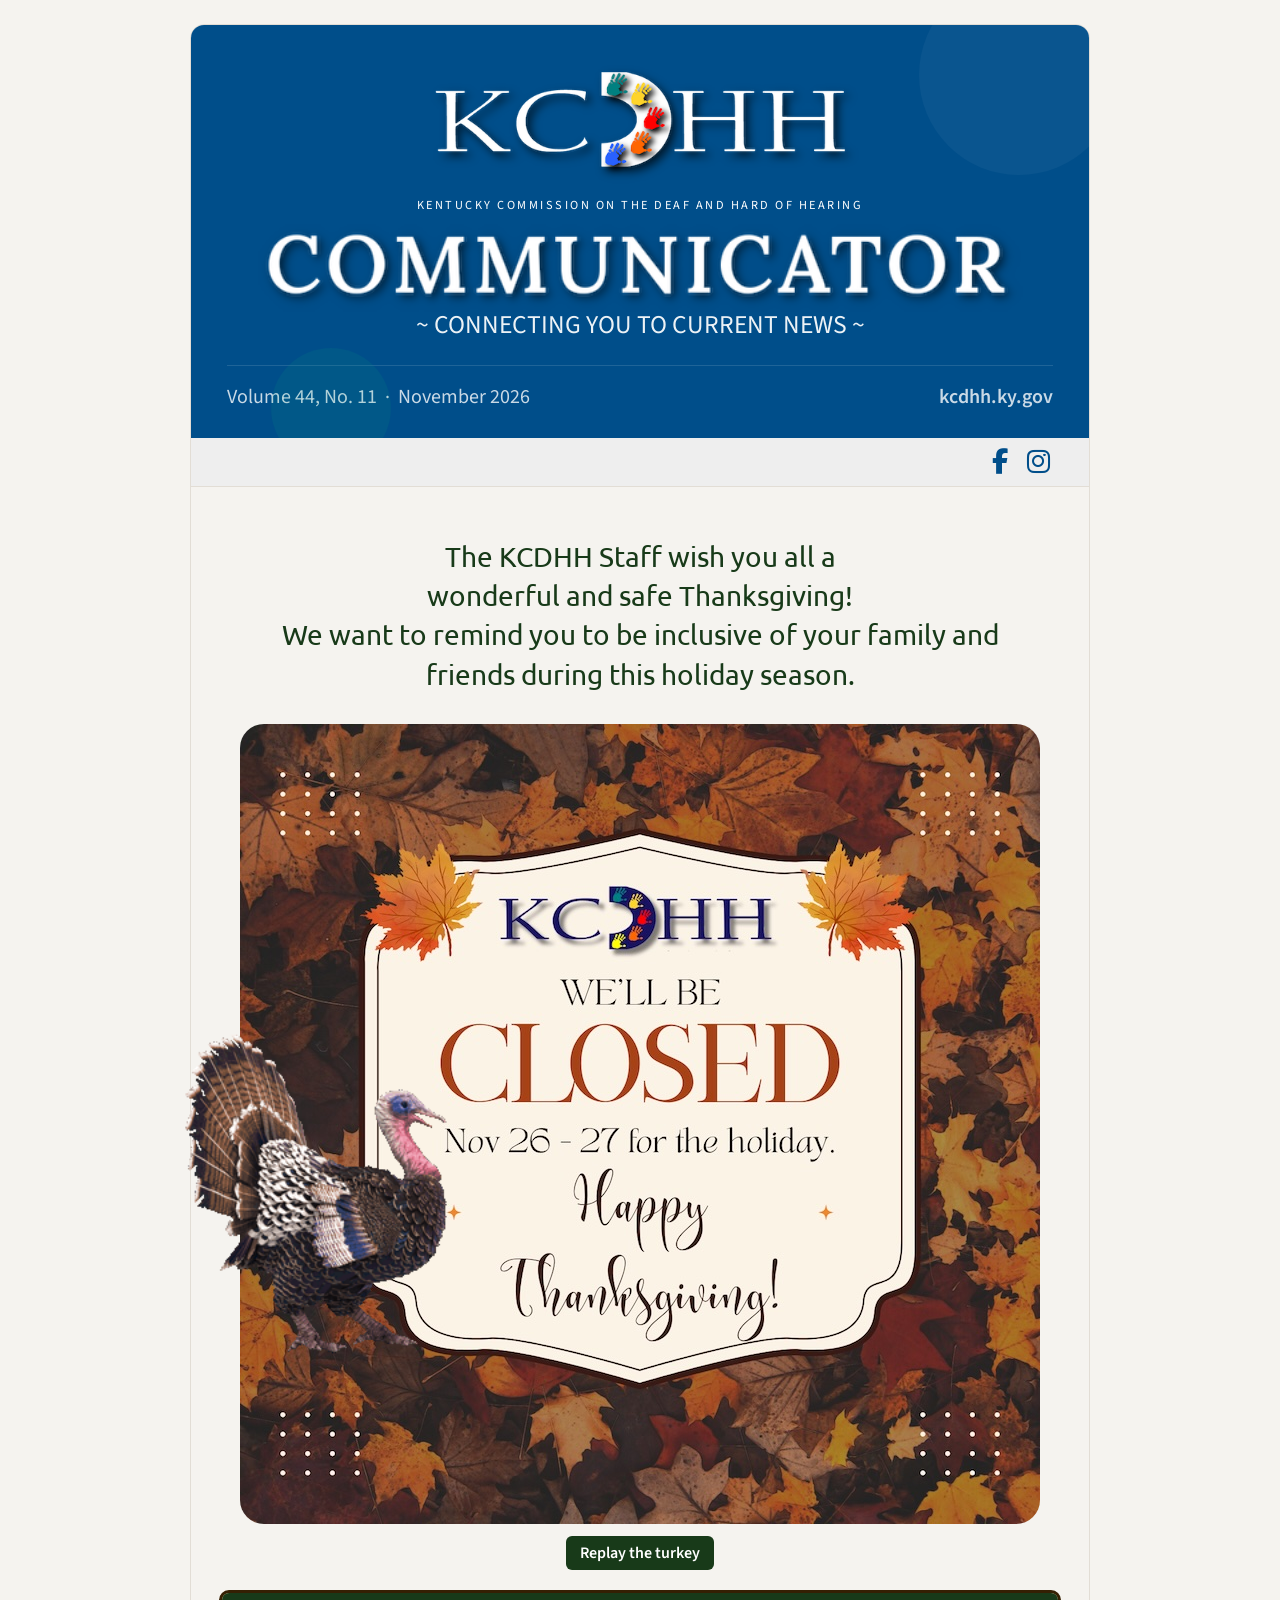
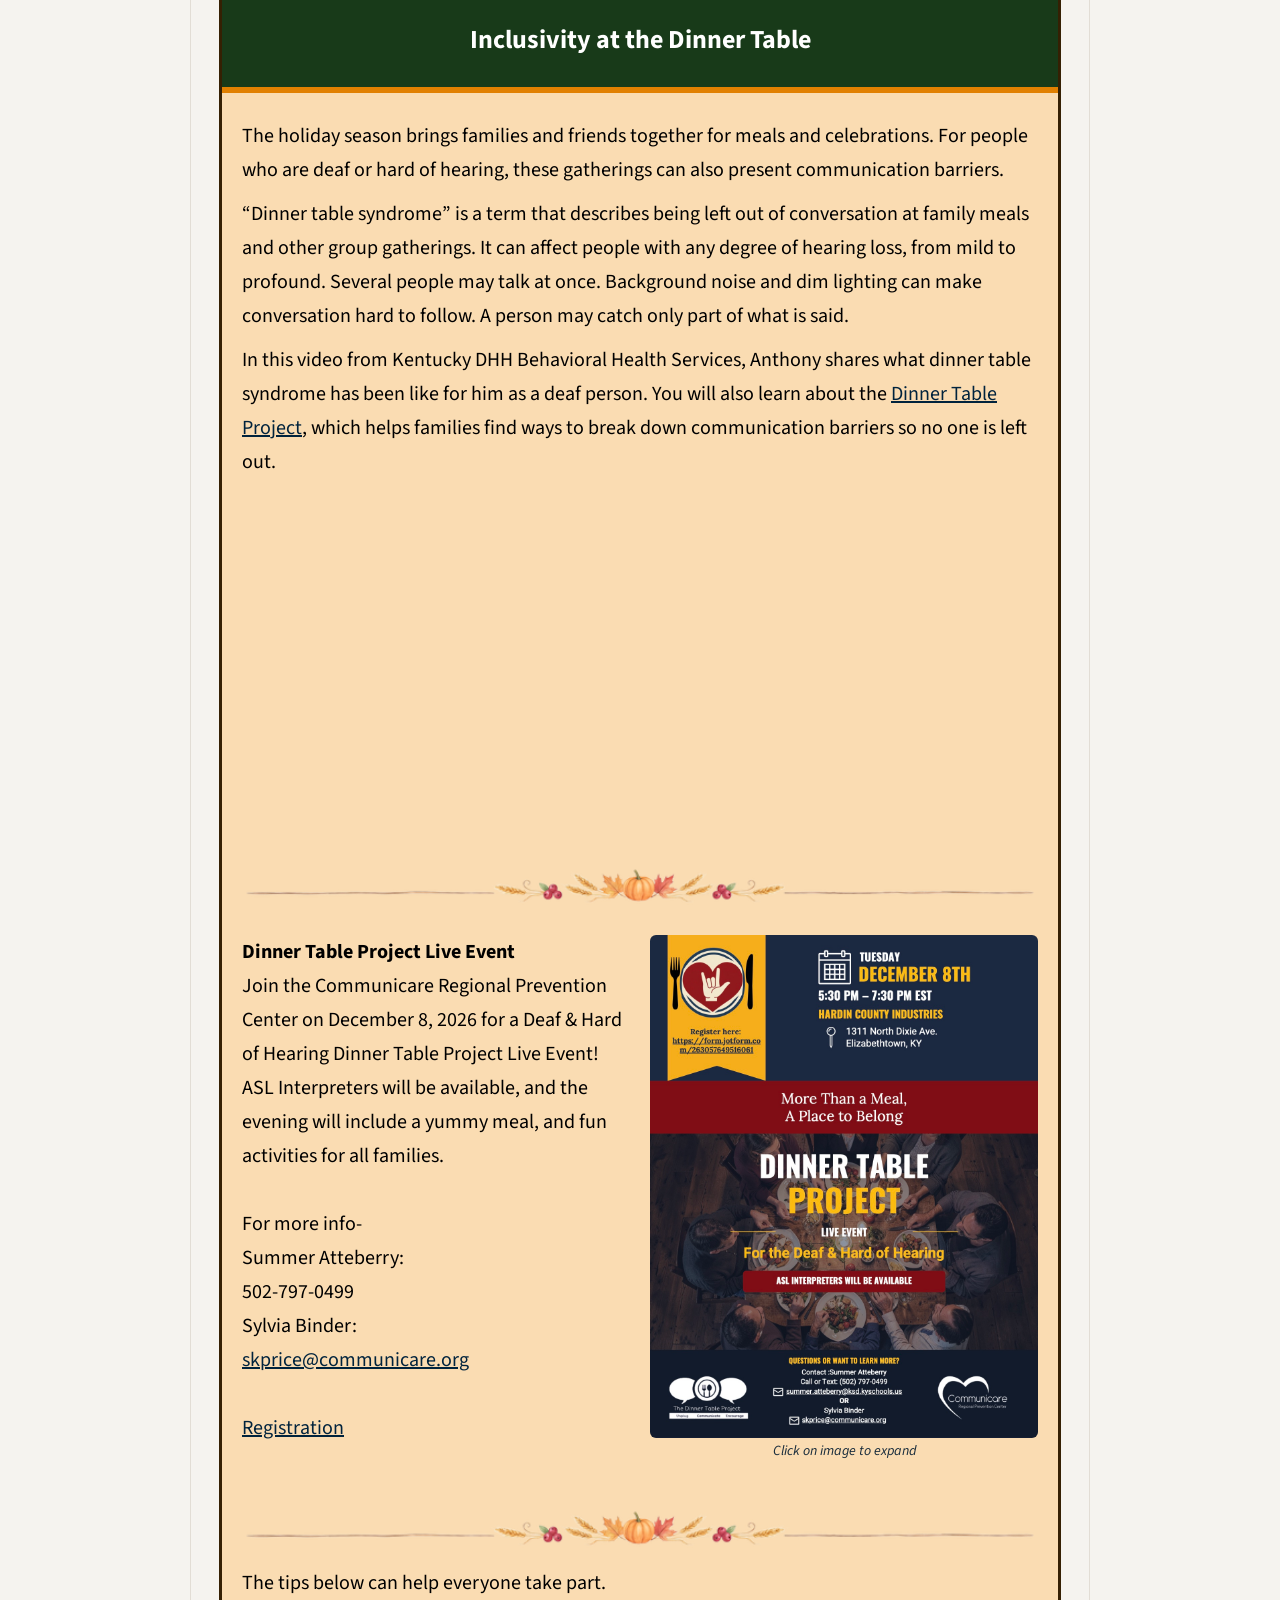
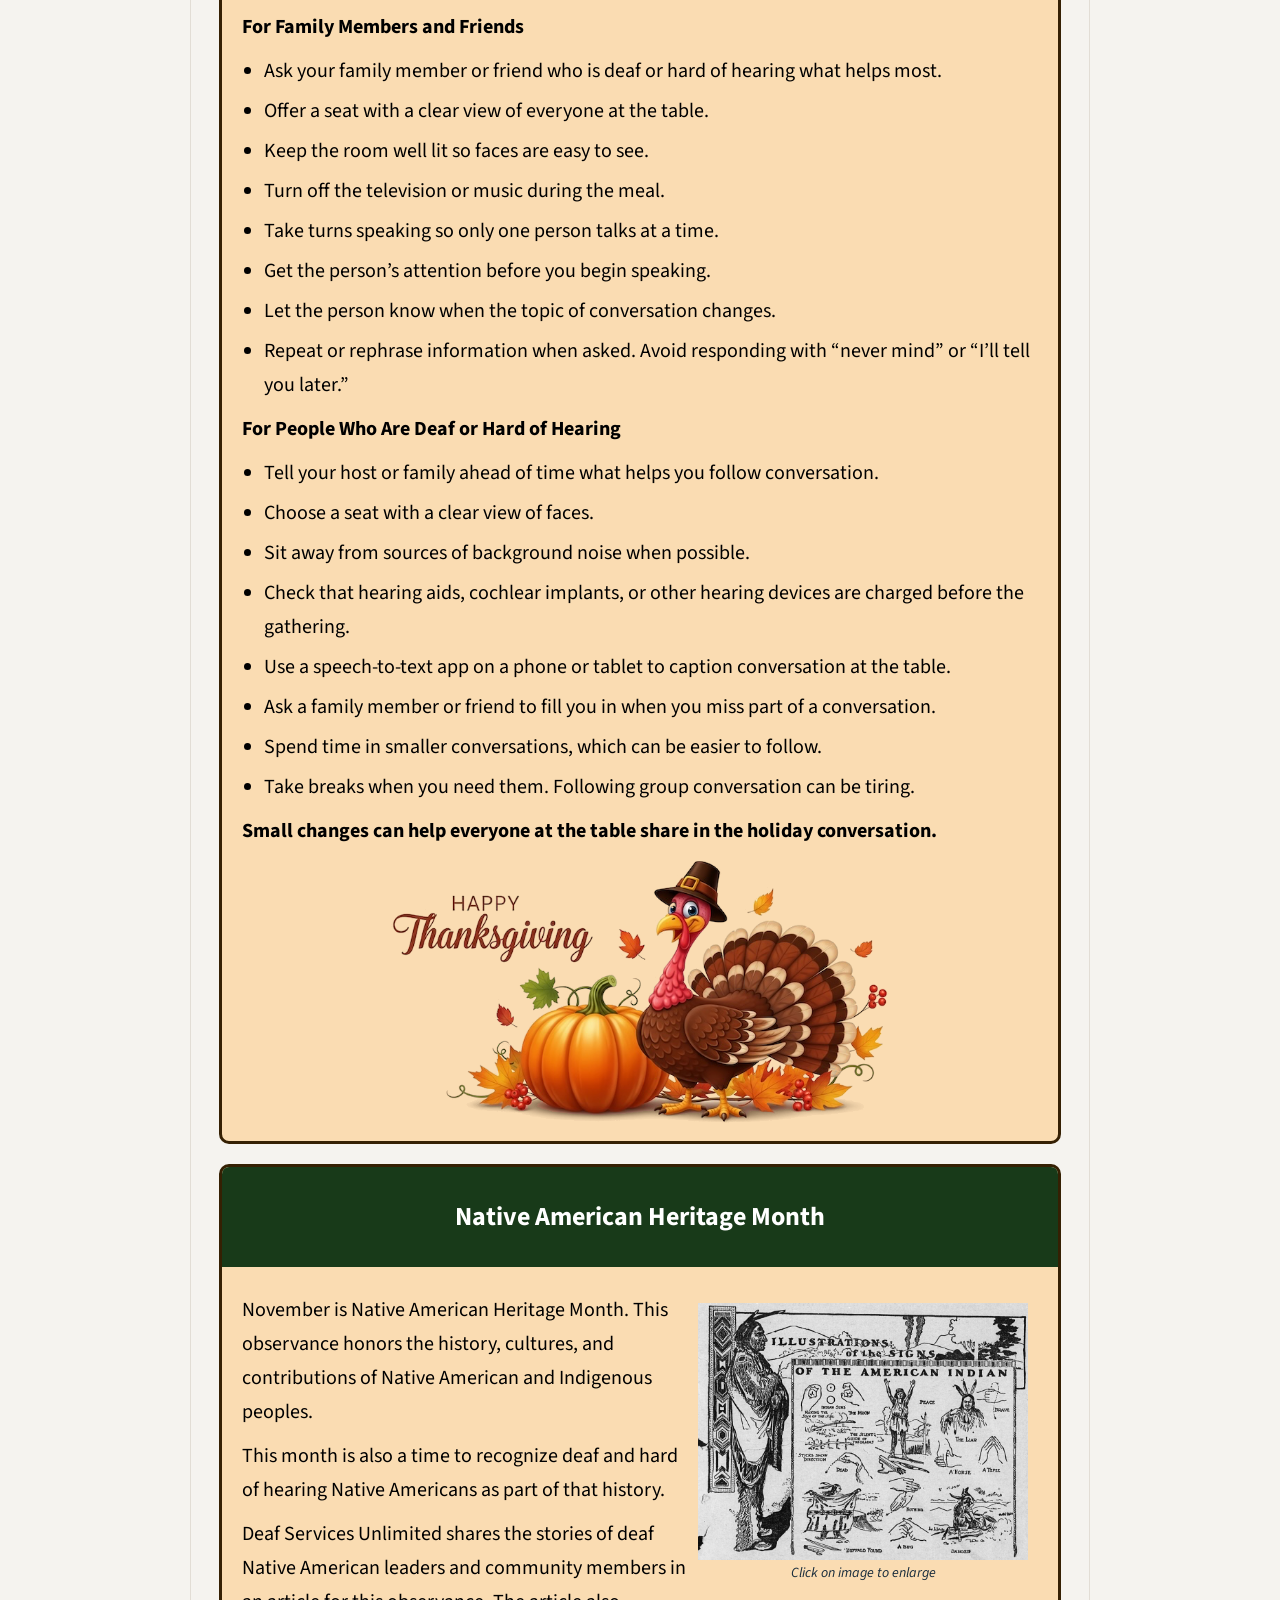
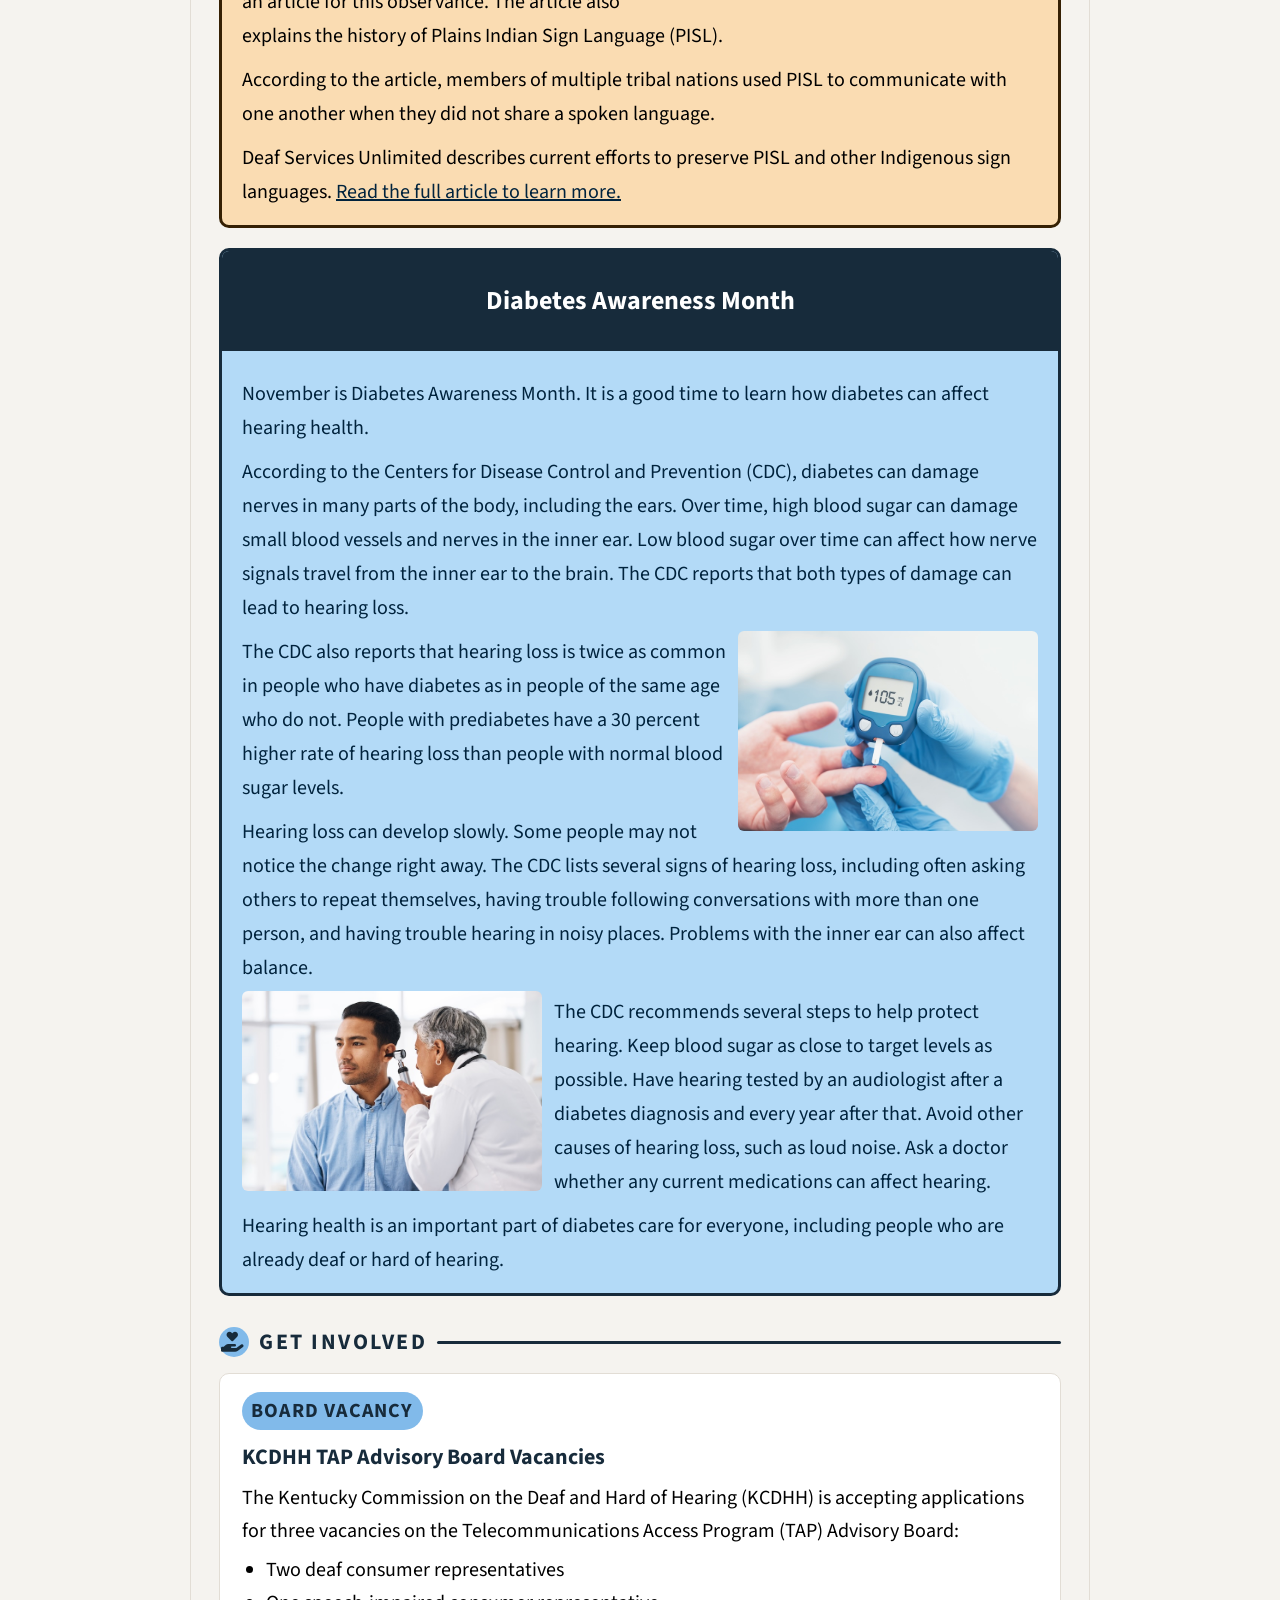
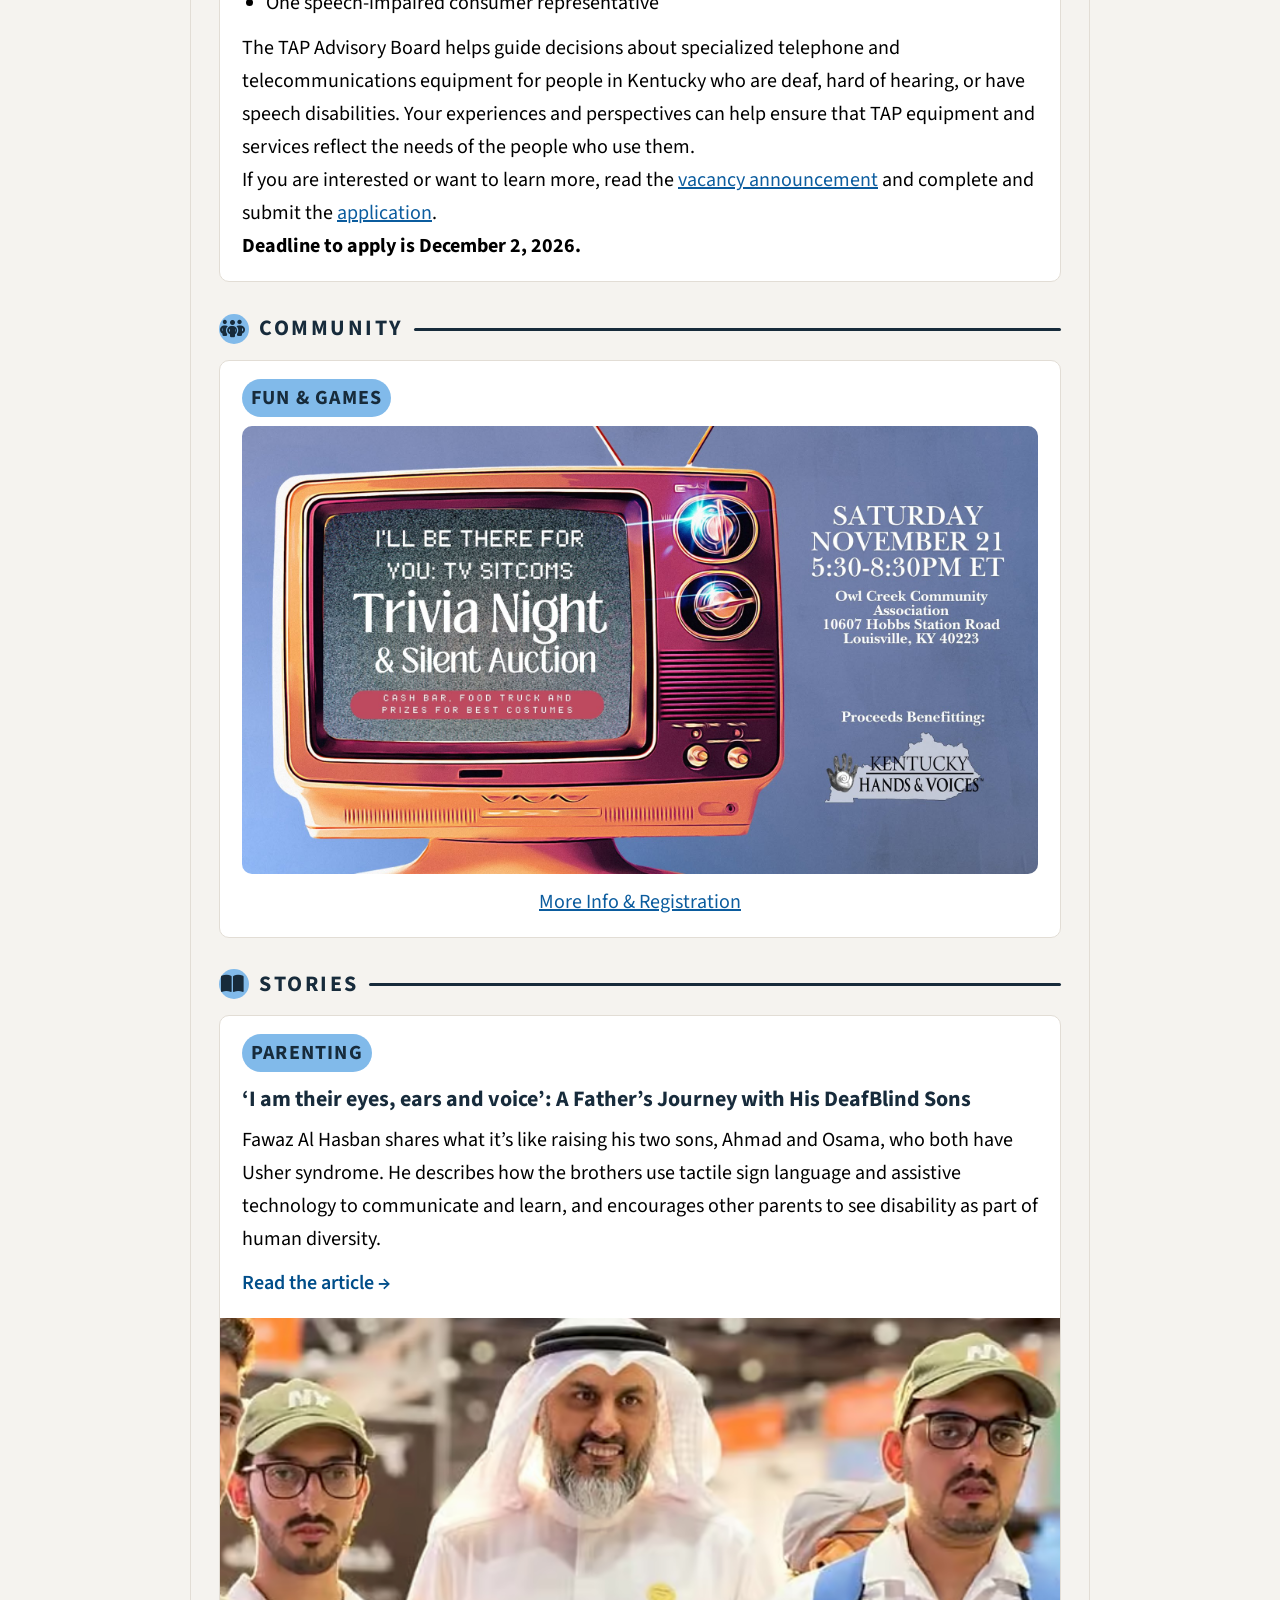
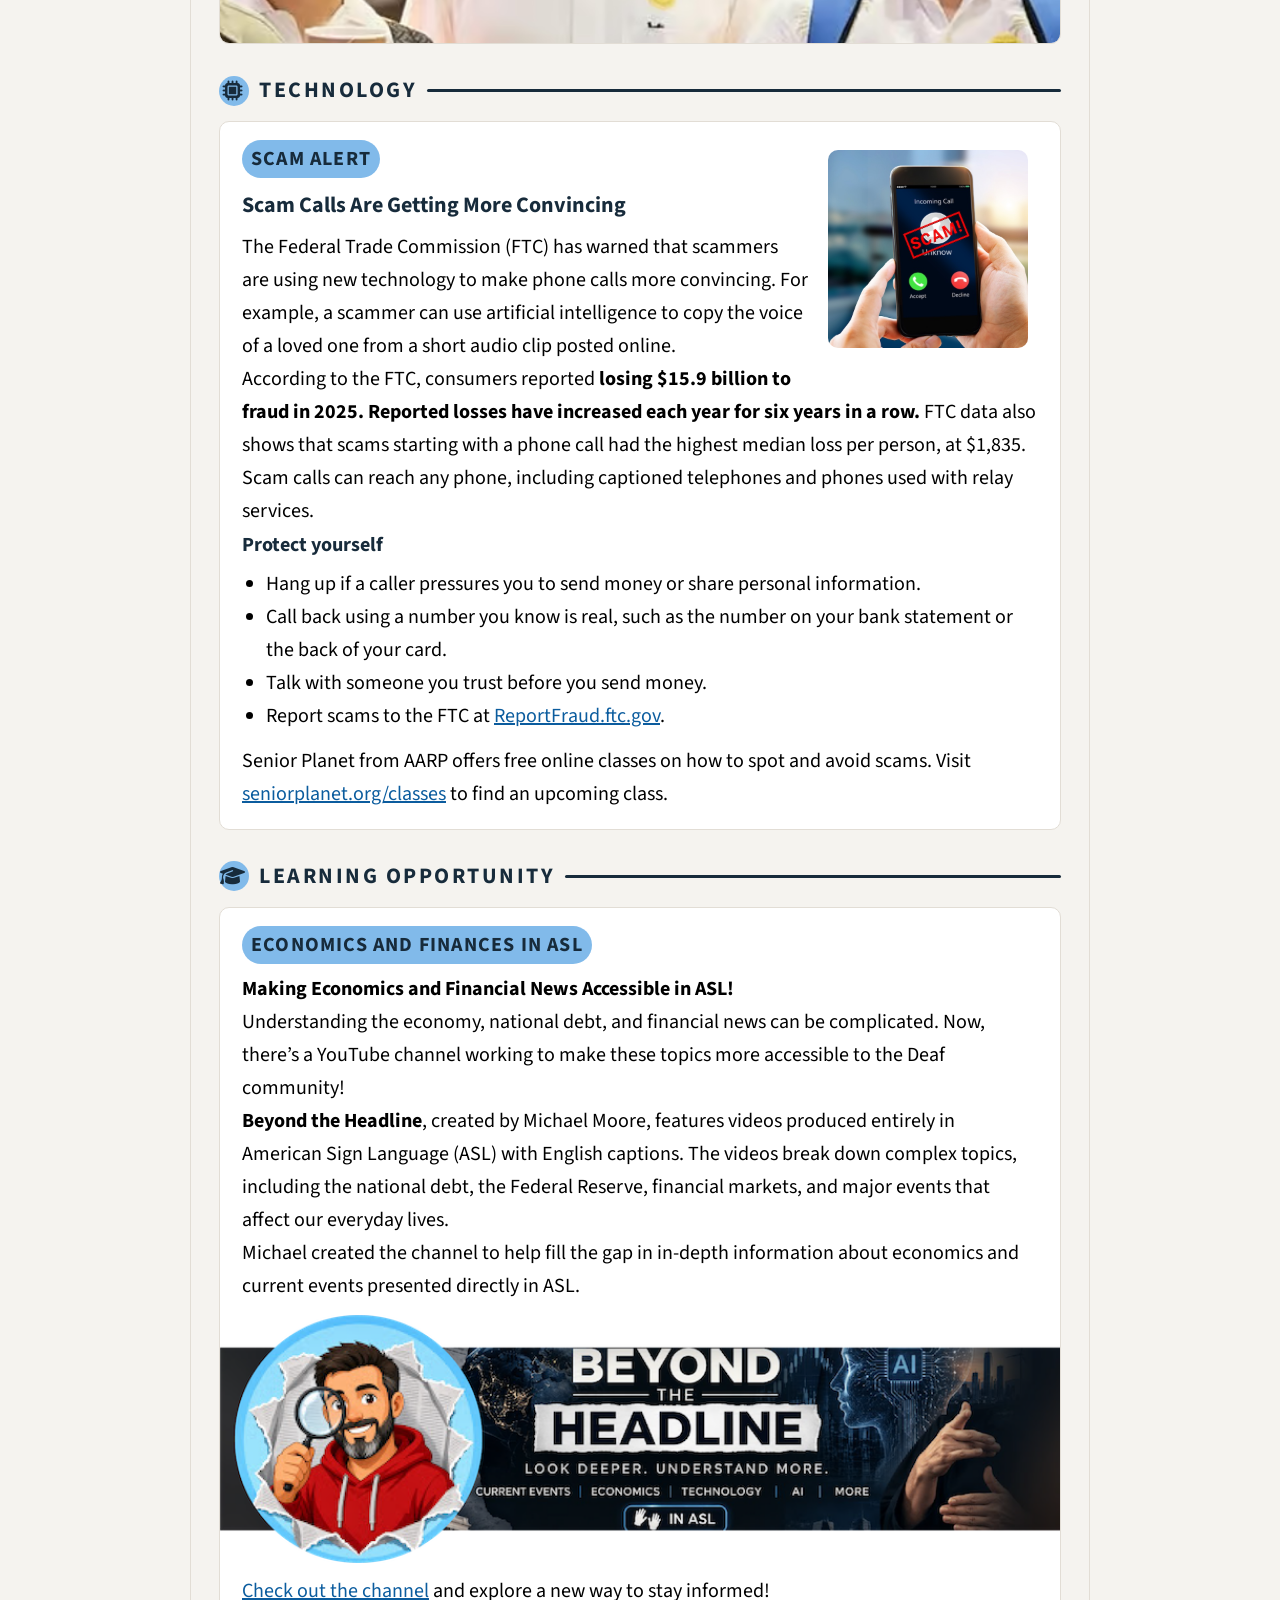
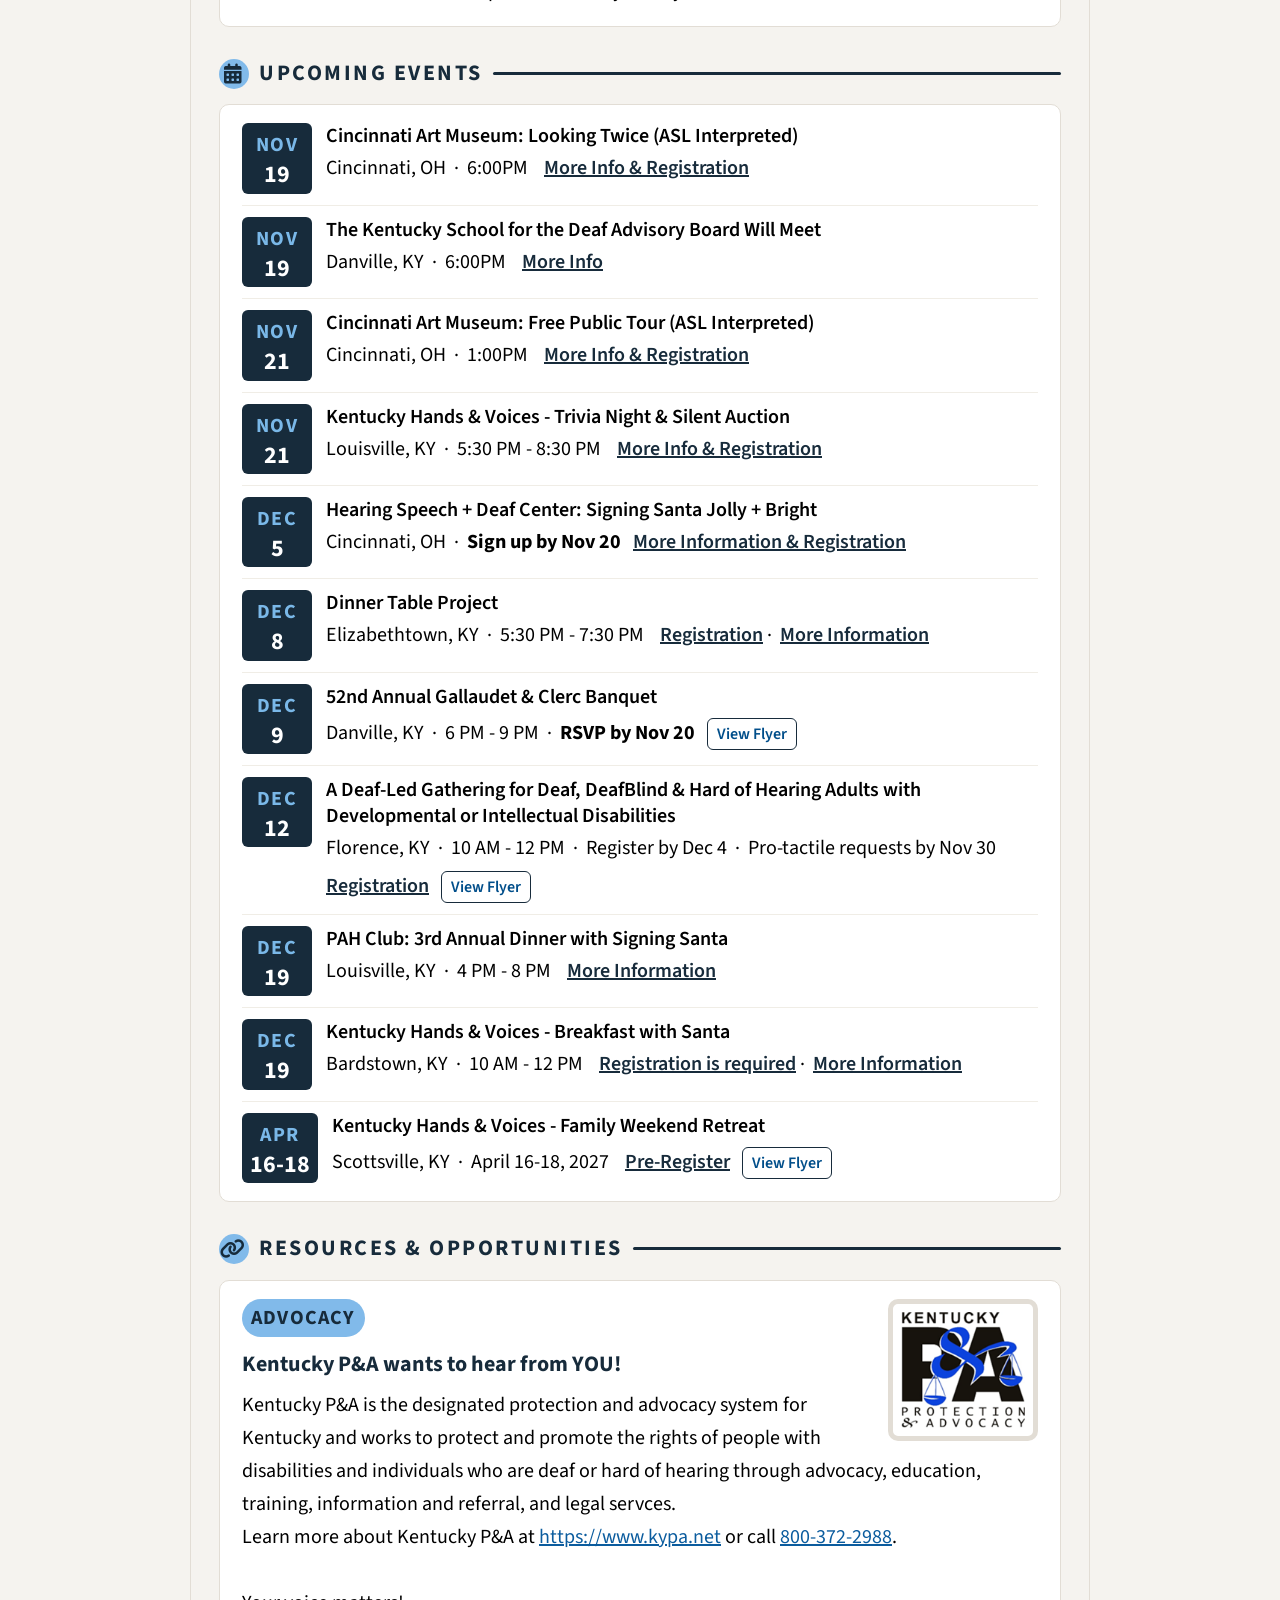
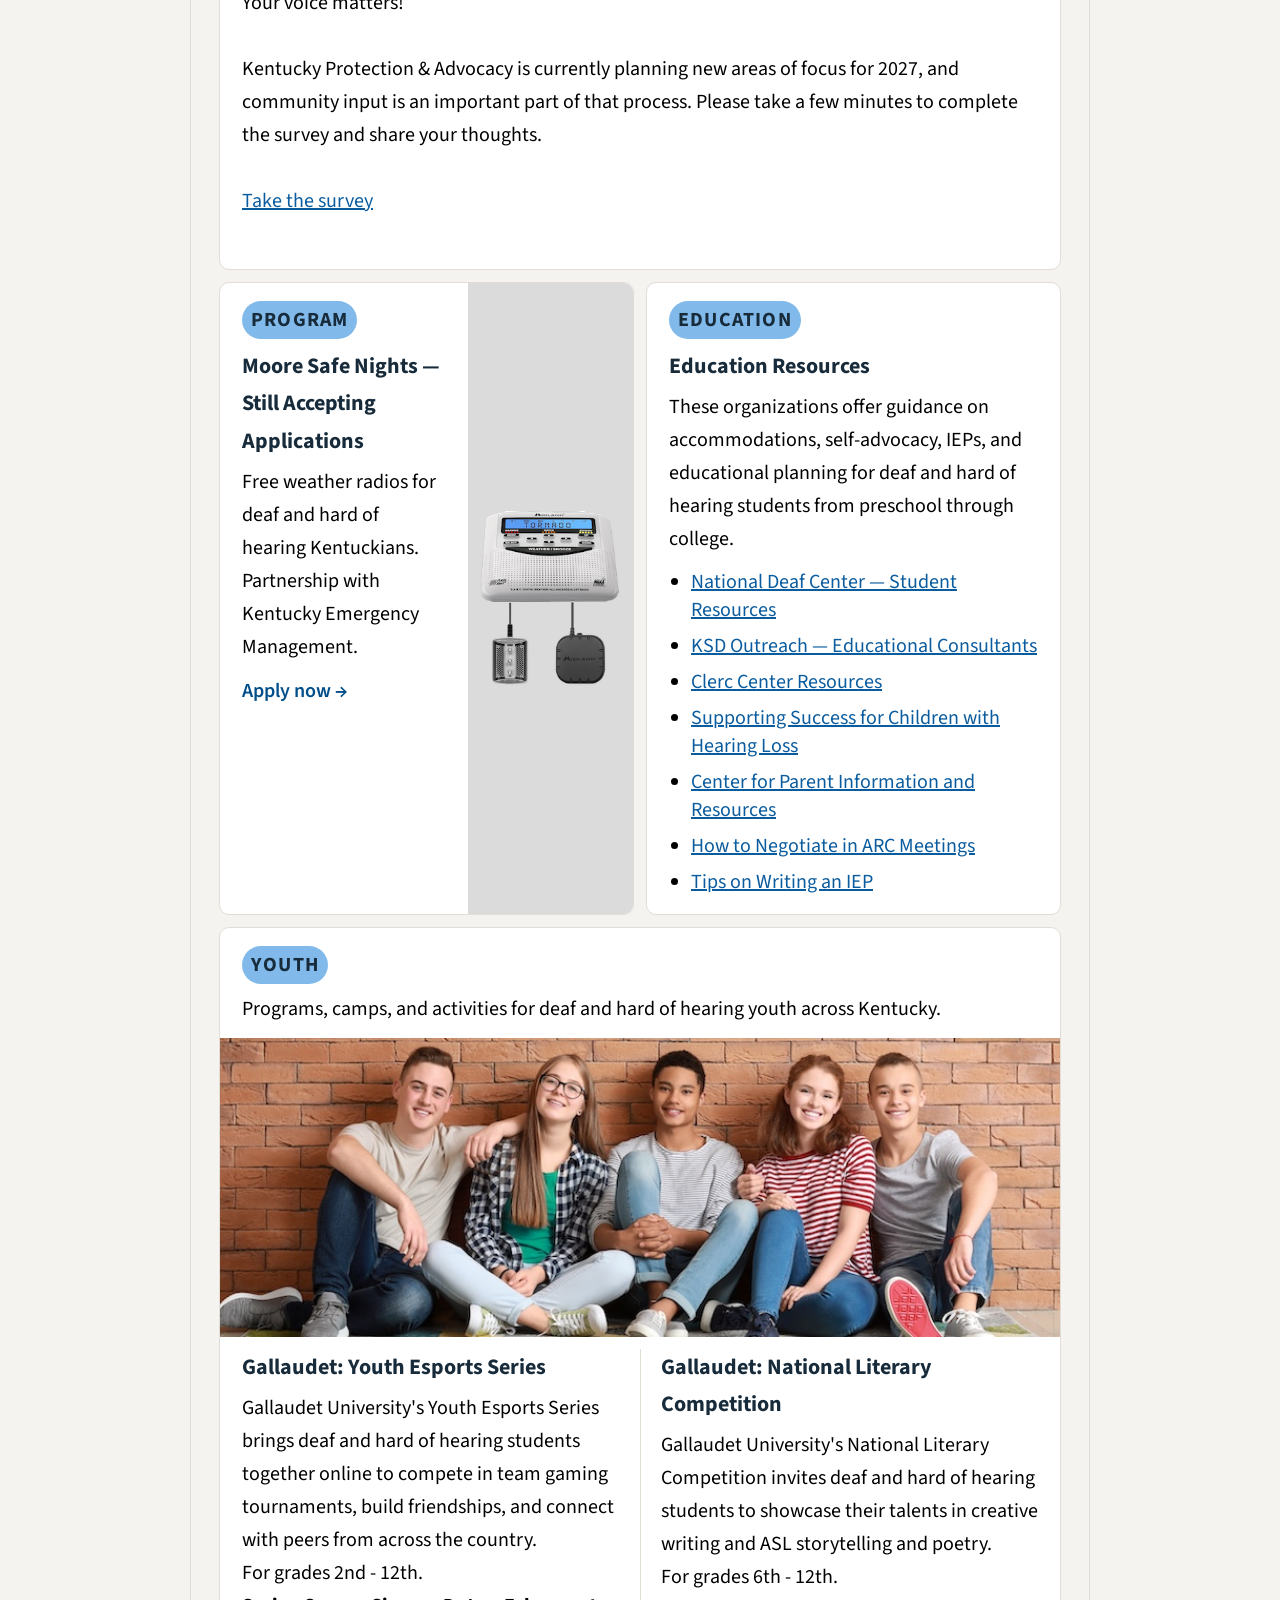
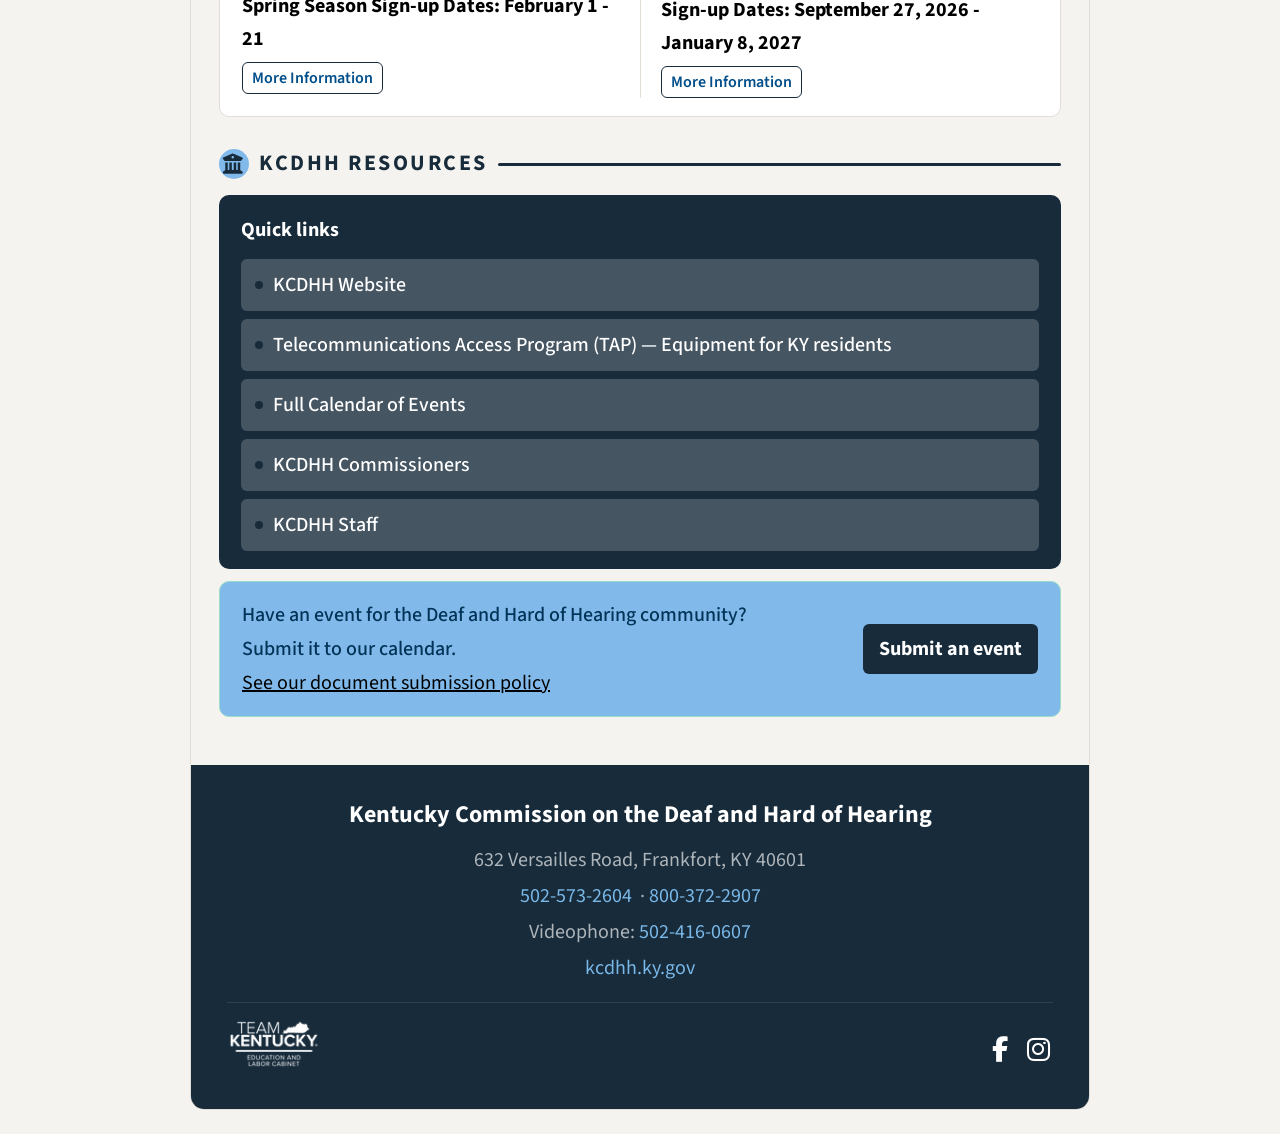
==== index.html @ fff8133f "colon to dash" ====
<!doctype html>
<html lang="en">
  <head>
    <!-- Google tag (gtag.js) -->
    <script async src="https://www.googletagmanager.com/gtag/js?id=G-WYTYBVHR5W"></script>
    <script>
    window.dataLayer = window.dataLayer || [];
    function gtag(){dataLayer.push(arguments);}
    gtag('js', new Date());

    gtag('config', 'G-WYTYBVHR5W');
  </script>
    <meta charset="utf-8" />
    <meta name="viewport" content="width=device-width, initial-scale=1.0" />
    <meta http-equiv="pragma" content="no-cache" />

    <!--Change this every month and year-->
    <title>KCDHH Communicator - November 2026</title>
    <!-- Font Awesome -->
    <link rel="stylesheet" href="https://cdnjs.cloudflare.com/ajax/libs/font-awesome/6.5.1/css/all.min.css" />

    <!-- Google Fonts -->
    <link rel="preconnect" href="https://fonts.googleapis.com" />
    <link rel="preconnect" href="https://fonts.gstatic.com" crossorigin />
    <link
      href="https://fonts.googleapis.com/css2?family=Lora:wght@600;700&family=Source+Sans+3:wght@400;500;600;700;900&family=Ubuntu:wght@400&display=swap"
      rel="stylesheet"
    />

    <!-- UserWay Accessibility Widget, let Jim fool with this, this is his work -->
    <script>
      (function (d) {
        var s = d.createElement("script");
        /* uncomment the following line to override default position*/
        /* s.setAttribute("data-position", 3);*/
        /* uncomment the following line to override default size (values: small, large)*/
        /* s.setAttribute("data-size", "small");*/
        /* uncomment the following line to override default language (e.g., fr, de, es, he, nl, etc.)*/
        /* s.setAttribute("data-language", "language");*/
        /* uncomment the following line to override color set via widget (e.g., #053f67)*/
        /* s.setAttribute("data-color", "#053e67");*/
        /* uncomment the following line to override type set via widget (1=person, 2=chair, 3=eye,  4=text)*/
        /* s.setAttribute("data-type", "1");*/
        /* s.setAttribute("data-statement_text:", "Our Accessibility Statement");*/
        /* s.setAttribute("data-statement_url", "http://www.example.com/accessibility")";*/
        /* uncomment the following line to override support on mobile devices*/
        /* s.setAttribute("data-mobile", true);*/
        /* uncomment the following line to set custom trigger action for accessibility menu*/
        /* s.setAttribute("data-trigger", "triggerId")*/
        s.setAttribute("data-account", "I5bjzqxqg1");
        s.setAttribute("src", "https://cdn.userway.org/widget.js");
        (d.body || d.head).appendChild(s);
      })(document);
    </script>
    <!-- Google Translate Element -->
    <script type="text/javascript">
      function googleTranslateElementInit() {
        new google.translate.TranslateElement({ pageLanguage: "en" }, "google_translate_element");
      }
    </script>

    <script
      type="text/javascript"
      src="//translate.google.com/translate_a/element.js?cb=googleTranslateElementInit"
    ></script>

    <link rel="stylesheet" href="styles.css" />
  </head>

  <body>
    <!-- Skip to main content (screen readers & keyboard users) -->
    <a href="#main-content" class="skip-link">Skip to main content</a>

    <div id="page">
      <!-- ============================================================
      HEADER
      ============================================================ -->
      <header class="nl-header" role="banner">
        <img class="nl-header-logo base" src="img/KCDHH-color-hands-white-letters-shadow-4.png" alt="KCDHH logo" />
        <h1 class="nl-agency-line">KENTUCKY COMMISSION ON THE DEAF AND HARD OF HEARING</h1>
        <div class="nl-masthead">
          <img src="img/Communicator-spaced-shadow-allcaps.png" alt="KCDHH Communicator" />
        </div>
        <div class="nl-tagline">~ CONNECTING YOU TO CURRENT NEWS ~</div>
        <div class="nl-header-meta">
          <!-- ✏️ EDIT: Update volume/issue and date each month -->
          <span>Volume 44, No. 11 &nbsp;·&nbsp; November 2026</span>
          <a href="https://www.kcdhh.ky.gov" target="_blank" rel="noopener">kcdhh.ky.gov</a>
        </div>
      </header>

      <!-- ============================================================
      UTILITY BAR
      ============================================================ -->
      <nav class="nl-utility-bar" aria-label="Social links">
        <div id="google_translate_element"></div>
        <div class="nl-social-links">
          <a
            href="http://www.facebook.com/kcdhh"
            target="_blank"
            rel="noopener"
            aria-label="Find us on Facebook (opens in new tab)"
            ><i class="fa-brands fa-facebook-f" aria-hidden="true"></i>
          </a>
          <a
            href="https://www.instagram.com/kycommdeafhoh/"
            target="_blank"
            rel="noopener"
            aria-label="Follow us on Instagram (opens in new tab)"
            ><i class="fa-brands fa-instagram" aria-hidden="true"></i>
          </a>
        </div>
      </nav>

      <!-- ============================================================
      MAIN CONTENT
      ============================================================ -->
      <main id="main-content" class="nl-body">
        <!-- Decorative turkey walking across the full window width (transparent GIF); src is set by script
             once the bottom of the data-trigger element is in view, and it is centered on that element -->
        <img
          class="nl-page-overlay nl-page-overlay--gif"
          data-src="2026November/turkey-walk-color.gif"
          data-duration="9.2"
          data-trigger=".nl-closed-img"
          width="960"
          height="0"
          style="margin-top:-100px;"
          alt=""
          aria-hidden="true"
        />
        <p class="nl-holiday-message">
          The KCDHH Staff wish you all a wonderful and safe Thanksgiving!<br />
          We want to remind you to be inclusive of your family and friends during this holiday season.</p>
        <img
          class="nl-closed-img"
          src="2026November/closed.jpg"
          alt="KCDHH will be closed November 26 to 27 for the holiday. Happy Thanksgiving!"
        />
        <!-- Replays the decorative turkey; hidden from screen readers and skipped by Tab like the turkey itself -->
        <button type="button" class="nl-replay-btn" aria-hidden="true" tabindex="-1">Replay the turkey</button>
        <!-- ══════════════════════════════════════════
        AWARENESS FEATURED CARD
        ══════════════════════════════════════════ -->
        <div class="nl-alert nl-featured" role="region" aria-label="Awareness feature: Inclusivity at the Dinner Table">
          <div class="nl-awareness-header nl-awareness-header--orange-border">
            <h2>Inclusivity at the Dinner Table</h2>
          </div>

          <p>The holiday season brings families and friends together for meals and celebrations. For people who are deaf or hard of hearing, these gatherings can also present communication barriers.</p>

          <p>“Dinner table syndrome” is a term that describes being left out of conversation at family meals and other group gatherings. It can affect people with any degree of hearing loss, from mild to profound. Several people may talk at once. Background noise and dim lighting can make conversation hard to follow. A person may catch only part of what is said.</p>

          <p>In this video from Kentucky DHH Behavioral Health Services, Anthony shares what dinner table syndrome has been like for him as a deaf person. You will also learn about the <a href="https://thedinnertableproject.org/" target="_blank" rel="noopener">Dinner Table Project</a>, which helps families find ways to break down communication barriers so no one is left out.</p>

          <iframe
            class="nl-video"
            src="https://www.youtube.com/embed/XqPMVTXnEPo"
            title="Dinner Table Syndrome and the Dinner Table Project: Anthony's Story"
            allow="accelerometer; clipboard-write; encrypted-media; gyroscope; picture-in-picture; web-share"
            referrerpolicy="strict-origin-when-cross-origin"
            allowfullscreen
          ></iframe>

          <img class="nl-featured-divider" src="2026November/fall-divider-trimmed.png" alt="" />

          <div class="nl-featured-columns">
            
            <p><strong>Dinner Table Project Live Event</strong><br />
              Join the Communicare Regional Prevention Center on December 8, 2026 for a Deaf &amp; Hard of Hearing
              Dinner Table Project Live Event! ASL Interpreters will be available, and the evening will include a yummy
              meal, and fun activities for all families.<br /><br />
              For more info-<br />
              Summer Atteberry:<br />
              502-797-0499<br />
              Sylvia Binder:<br />
              <a href="mailto:skprice@communicare.org">skprice@communicare.org</a><br /><br />
              <a href="https://form.jotform.com/263057649516061" target="_blank">Registration</a><br /><br />
              <!-- <a href="https://www.facebook.com/thedinnertableproject" target="_blank">Dinner Table Project's Facebook page</a><br /><br />
              Learn more about <a href="https://thedinnertableproject.org/" target="_blank" rel="noopener">Dinner Table Project</a>. -->
            </p>
            <button
              type="button"
              class="nl-flyer-thumb"
              data-flyer="2026November/dinner-table-project-flyer.jpeg"
              data-title="Dinner Table Project Live Event"
              aria-haspopup="dialog"
              aria-label="Enlarge flyer: Dinner Table Project Live Event"
            >
              <img
                src="2026November/dinner-table-project-flyer.jpeg"
                alt="Flyer for the Dinner Table Project Live Event for the Deaf and Hard of Hearing, Tuesday, December 8th, 5:30 to 7:30 PM EST at Hardin County Industries, 1311 North Dixie Ave., Elizabethtown, KY. ASL interpreters will be available."
              />
              <span class="nl-featured-float-caption">Click on image to expand</span>
            </button>
          </div>

          <img class="nl-featured-divider" src="2026November/fall-divider-trimmed.png" alt="" />
          <p>The tips below can help everyone take part.</p>

          <p><strong>For Family Members and Friends</strong></p>

          <ul>
            <li>Ask your family member or friend who is deaf or hard of hearing what helps most.</li>
            <li>Offer a seat with a clear view of everyone at the table.</li>
            <li>Keep the room well lit so faces are easy to see.</li>
            <li>Turn off the television or music during the meal.</li>
            <li>Take turns speaking so only one person talks at a time.</li>
            <li>Get the person’s attention before you begin speaking.</li>
            <li>Let the person know when the topic of conversation changes.</li>
            <li>Repeat or rephrase information when asked. Avoid responding with “never mind” or “I’ll tell you later.”</li>
          </ul>

          <p><strong>For People Who Are Deaf or Hard of Hearing</strong></p>

          <ul>
            <li>Tell your host or family ahead of time what helps you follow conversation.</li>
            <li>Choose a seat with a clear view of faces.</li>
            <li>Sit away from sources of background noise when possible.</li>
            <li>Check that hearing aids, cochlear implants, or other hearing devices are charged before the gathering.</li>
            <li>Use a speech-to-text app on a phone or tablet to caption conversation at the table.</li>
            <li>Ask a family member or friend to fill you in when you miss part of a conversation.</li>
            <li>Spend time in smaller conversations, which can be easier to follow.</li>
            <li>Take breaks when you need them. Following group conversation can be tiring.</li>
          </ul>

          <p><strong>Small changes can help everyone at the table share in the holiday conversation.</strong></p>

          <img
            class="nl-featured-center-img"
            src="2026November/thanksgiving.png"
            alt="Happy Thanksgiving illustration of a cartoon turkey in a pilgrim hat beside a pumpkin and autumn leaves"
          />
        </div>

        <div class="nl-alert nl-featured" role="region" aria-label="Awareness feature: Native American Heritage Month">
          <div class="nl-awareness-header">
            <h2>Native American Heritage Month</h2>
          </div>
          <div class="nl-featured-body">
          <p>
            <button
              type="button"
              class="nl-featured-float"
              data-flyer="2026November/PISL.jpeg"
              data-title="Illustrations of the Signs of the American Indian"
              aria-haspopup="dialog"
              aria-label="Enlarge image: Illustrations of the Signs of the American Indian"
            >
              <img
                src="2026November/PISL.jpeg"
                alt="Vintage newspaper illustration titled Illustrations of the Signs of the American Indian, showing hand signs for words such as peace, brave, horse, tepee, and danger"
              />
              <span class="nl-featured-float-caption">Click on image to enlarge</span>
            </button>
            November is Native American Heritage Month. This observance honors the history, cultures, and contributions of Native American and Indigenous peoples.</p>

            <p>This month is also a time to recognize deaf and hard of hearing Native Americans as part of that history.</p>

            <p>Deaf Services Unlimited shares the stories of deaf Native American leaders and community members in an article for this observance. The article also explains the history of Plains Indian Sign Language (PISL).</p>

            <p>According to the article, members of multiple tribal nations used PISL to communicate with one another when they did not share a spoken language.</p>

            <p>Deaf Services Unlimited describes current efforts to preserve PISL and other Indigenous sign languages.  <a href="https://deafservicesunlimited.com/native-american-heritage-month-honoring-deaf-natives-and-the-legacy-of-pisl/" target="_blank" rel="noopener">Read the full article to learn more.</a></p>
          </div>
        </div>

        <div class="nl-alert nl-featured nl-featured--navy" role="region" aria-label="Awareness feature: Diabetes Awareness Month">
          <div class="nl-awareness-header">
            <h2>Diabetes Awareness Month</h2>
          </div>
          <div class="nl-featured-body">
            <p>November is Diabetes Awareness Month. It is a good time to learn how diabetes can affect hearing health.</p>

            <p>According to the Centers for Disease Control and Prevention (CDC), diabetes can damage nerves in many parts of the body, including the ears. Over time, high blood sugar can damage small blood vessels and nerves in the inner ear. Low blood sugar over time can affect how nerve signals travel from the inner ear to the brain. The CDC reports that both types of damage can lead to hearing loss.</p>

            <img
              class="nl-featured-float-tight"
              src="2026November/diabetes.jpeg"
              alt="Gloved hands checking a person's blood sugar with a glucose meter reading 105 mg/dL"
            />

            <p>The CDC also reports that hearing loss is twice as common in people who have diabetes as in people of the same age who do not. People with prediabetes have a 30 percent higher rate of hearing loss than people with normal blood sugar levels.</p>

            <p>Hearing loss can develop slowly. Some people may not notice the change right away. The CDC lists several signs of hearing loss, including often asking others to repeat themselves, having trouble following conversations with more than one person, and having trouble hearing in noisy places. Problems with the inner ear can also affect balance.</p>

            <img
              class="nl-featured-float-tight nl-featured-float-tight--left"
              src="2026November/diabetes2.jpeg"
              alt="A doctor looking into a man's ear with an otoscope during a hearing exam"
            />

            <p>The CDC recommends several steps to help protect hearing. Keep blood sugar as close to target levels as possible. Have hearing tested by an audiologist after a diabetes diagnosis and every year after that. Avoid other causes of hearing loss, such as loud noise. Ask a doctor whether any current medications can affect hearing.</p>

            <p>Hearing health is an important part of diabetes care for everyone, including people who are already deaf or hard of hearing.</p>
          </div>
        </div>
        <!-- ══════════════════════════════════════════
        GET INVOLVED
        ══════════════════════════════════════════ -->
        <div class="section-label" role="heading" aria-level="2">
          <span class="section-icon" aria-hidden="true"><i class="fa-solid fa-hand-holding-heart"></i></span>
          Get Involved
        </div>

        <!------------------------
        TAP ADVISORY BOARD
        ----------------------------------->
        <!-- ✏️ EDIT: Add more TAP details as they come in -->
        <article class="nl-card" aria-labelledby="tap-board-heading">
          <!-- Logo after the pill: floats top right on desktop, stacks below the pill on mobile -->
          <span class="card-tag tag-community">Board Vacancy</span>
          <h3 id="tap-board-heading">KCDHH TAP Advisory Board Vacancies</h3>
          <p>The Kentucky Commission on the Deaf and Hard of Hearing (KCDHH) is accepting applications for three
            vacancies on the Telecommunications Access Program (TAP) Advisory Board:</p>
          <ul class="nl-card-list">
            <li>Two deaf consumer representatives</li>
            <li>One speech-impaired consumer representative</li>
          </ul>
          <p>The TAP Advisory Board helps guide decisions about specialized telephone and telecommunications equipment
            for people in Kentucky who are deaf, hard of hearing, or have speech disabilities. Your experiences and
            perspectives can help ensure that TAP equipment and services reflect the needs of the people who use them.</p>
          <p>If you are interested or want to learn more, read the <a href="2026November/KCDHH%20TAP%20Advisory%20Board%20Vacancies.pdf" target="_blank">vacancy announcement</a> and complete and submit the <a href="2026November/TAP%20Advisory%20Board%20Application%202026.pdf" target="_blank">application</a>.</p>
          <p style="font-weight:bold;">Deadline to apply is December 2, 2026.</p>

          <!-- <h4>How to Apply</h4>
          <p>
            Submit the following materials electronically or by mail to Jessica Endler Smith, TAP Program Coordinator:
          </p>
          <ul class="nl-card-list">
            <li>
              A completed TAP Advisory Board application&nbsp;&nbsp;
              <a
                class="flyer-btn"
                href="2026November/TAP%20Advisory%20Board%20Application%202026.pdf"
                target="_blank"
                rel="noopener"
                aria-label="Open Application (PDF): TAP Advisory Board application"
                >Open Application (PDF)</a
              >
            </li>
            <li>A brief statement explaining why you want to serve on the TAP Advisory Board</li>
            <li>A current r&eacute;sum&eacute; (optional)</li>
          </ul>
          <p>
            Jessica Endler Smith, TAP Program Coordinator<br />
            Kentucky Commission on the Deaf and Hard of Hearing (KCDHH)<br />
            632 Versailles Road, Frankfort, KY 40601<br />
            <a href="mailto:jessica.endler@ky.gov">jessica.endler@ky.gov</a>
          </p>
          <p><strong>Deadline to apply: December 2, 2026</strong></p> -->
        </article>

        <!------------------------
        KSD ADVISORY BOARD (hidden)
        ----------------------------------
        <article class="nl-card" aria-labelledby="ksd-board-heading">
          Pill in its own block so the floated seal starts below it instead of beside it
          <div><span class="card-tag tag-community">Advisory Board</span></div>
          <img
            class="nl-card-float-img nl-card-float-img--left"
            src="2026November/ksd200.png"
            alt="Kentucky School for the Deaf seal: the historic school building, Danville, KY, established 1823"
            style="width: 200px"
          />
          <h3 id="ksd-board-heading">The Kentucky School for the Deaf Advisory Board Will Meet Nov. 19</h3>
          <p>
            The Kentucky School for the Deaf (KSD) Advisory Board will meet in person at 6 p.m. ET / 5 p.m. CT on
            Nov. 19 in the Kerr Building Open Area at KSD in Danville.
            <a href="https://www.youtube.com/@kentuckyschoolforthedeaf550" target="_blank" rel="noopener"
              >Watch live on the KSD YouTube Channel</a
            >.
          </p>
          <p>
            Per KRS 167.037, this board is to be composed of nine members appointed by the Kentucky Board of
            Education (KBE) upon the recommendation of the commissioner of education.
          </p>
          <p>
            The purpose of the board is to act in an advisory capacity to assist school leadership and make
            recommendations related to: (1) school goals and objectives; (2) budget requests; (3) student services;
            (4) public relations; (5) construction and maintenance; and (6) program evaluation.
          </p>
          <p>
            Membership on the board is statewide and consists of two parents of Deaf children, one professional in
            education of the Deaf, one former student of the Kentucky School for the Deaf, one member of the Kentucky
            Association for the Deaf (KAD), two members who represent school districts, and two members at large. A
            majority of the board&rsquo;s membership is persons who are Deaf or Hard of Hearing.
          </p><br>

          <h4>Advisory Board Members</h4>
          <img
            class="nl-card-float-img"
            src="2026November/ksdlogo.png"
            alt="Kentucky School for the Deaf Colonels logo: a cartoon colonel in a green hat riding a horse"
            style="width: 300px; max-width: 100%"
          />
          <ul class="nl-card-list">
            <li>Scott Haun, Professional</li>
            <li>Bethany Yance, Former Student</li>
            <li><strong>Vacant</strong>, Member at Large</li>
            <li>Hailey Brock, Kentucky Association of the Deaf</li>
            <li>Kela Parton, Member at Large</li>
            <li>Robin Bush, District</li>
            <li><strong>Vacant</strong>, District</li>
            <li>Erin Rhoden, Parent of deaf children</li>
            <li>Cathy White, Parent of deaf children</li>
          </ul>

          <h4>Agenda</h4>
          <ol class="nl-card-list">
            <li>Welcome &mdash; Bethany Nymo-Yance, Chair of the KSD Advisory Board</li>
            <li>Approval of August 20, 2026, Board Minutes &mdash; Bethany Nymo-Yance, Chair of the KSD Advisory Board</li>
            <li>KSD Report &mdash; Justin Padgett, Principal, Kentucky School for the Deaf</li>
            <li>KSD FFA Updates &mdash; FFA Students, Kentucky School for the Deaf</li>
            <li>KSD Athletics &mdash; Kristy Belvins, Athletic Director, Kentucky School for the Deaf</li>
            <li>KSD Facilities Update &mdash; Chris Grey, Director of KSD Operations, Kentucky School for the Deaf</li>
            <li>Student Life Report &mdash; Kevin Hamilton, Student Life Specialist, Kentucky School for the Deaf</li>
            <li>
              KDE Update &mdash; Shannon Sparkman, Director of State Schools, Office of Special Education and Early
              Learning
            </li>
            <li>
              New Business: Discussions, Goals, Objectives and Recommendations of Advisory Board &mdash; Bethany
              Nymo-Yance, Chair of the KSD Advisory Board
            </li>
            <li>Public Comments &mdash; Bethany Nymo-Yance, Chair of the KSD Advisory Board</li>
            <li>Adjournment &mdash; Bethany Nymo-Yance, Chair of the KSD Advisory Board</li>
          </ol>
          <p><strong>Next Meeting:</strong> TBA</p>
        </article> -->

         <!-- ══════════════════════════════════════════
        Community
        ══════════════════════════════════════════ -->
         <div class="section-label" role="heading" aria-level="2">
          <span class="section-icon" aria-hidden="true"><i class="fa-solid fa-people-group"></i></span>
          Community
        </div>
        
        <article class="nl-card" aria-label="Kentucky Hands and Voices Trivia Night">
          <div class="nl-card-content">
            <div class="-header" style="display: flex; align-items: center; position: relative; margin-bottom: 9px">
              <span class="card-tag tag-resource" style="margin-bottom: 0">Fun & Games</span>
            </div>
            <img
              src="2026November/trivia.png"
              alt="Kentucky Hands and Voices Trivia Night"
              style="display: block; width: 100%; height: auto; margin-bottom: 12px; border-radius: var(--radius-md)"
            />
            <p style="text-align: center"><a href="https://kyhandsandvoices.org/trivia-night-silent-auction/" target="_blank" rel="noopener">More Info & Registration</a></p>
          </div>
        </article>
        <!-- ══════════════════════════════════════════
        Stories
        ══════════════════════════════════════════ -->
        <div class="section-label" role="heading" aria-level="2">
          <span class="section-icon" aria-hidden="true"><i class="fa-solid fa-book-open"></i></span>
          Stories
        </div>

        <article class="nl-card nl-card--image-bottom" aria-labelledby="deafblind-sons-heading">
          <div class="nl-card-content">
            <span class="card-tag tag-community">Parenting</span>
            <h3 id="deafblind-sons-heading">&lsquo;I am their eyes, ears and voice&rsquo;: A Father&rsquo;s Journey with His DeafBlind Sons</h3>
            <p>
              Fawaz Al Hasban shares what it&rsquo;s like raising his two sons, Ahmad and Osama, who both have Usher
              syndrome. He describes how the brothers use tactile sign language and assistive technology to communicate
              and learn, and encourages other parents to see disability as part of human diversity.
            </p>
            <a
              class="card-link"
              href="https://www.khaleejtimes.com/uae/father-deafblind-sons-accessabilities-expo-dubai"
              target="_blank"
              rel="noopener"
              aria-label="Read the article: Khaleej Times story about a father and his DeafBlind sons"
              >Read the article</a
            >
          </div>
          <img
            class="nl-card-image nl-card-image-fill"
            src="2026November/ushers.png"
            alt="Fawaz Al Hasban smiling at an expo, standing among young men holding white canes"
          />
        </article>
        <!-- ══════════════════════════════════════════
        Technology
        ══════════════════════════════════════════ -->
        <div class="section-label" role="heading" aria-level="2">
          <span class="section-icon" aria-hidden="true"><i class="fa-solid fa-microchip"></i></span>
          Technology
        </div>
        <article class="nl-card" aria-labelledby="scam-calls-heading">
          <img
            class="nl-card-float-img"
            src="2026November/scamcalls.jpeg"
            alt="Hands holding a phone showing an incoming call from an unknown number stamped SCAM"
          />
          <span class="card-tag tag-resource">Scam Alert</span>
          <h3 id="scam-calls-heading">Scam Calls Are Getting More Convincing</h3>
          <p>
            The Federal Trade Commission (FTC) has warned that scammers are using new technology to make phone calls
            more convincing. For example, a scammer can use artificial intelligence to copy the voice of a loved one
            from a short audio clip posted online.
          </p>
          <p>
            According to the FTC, consumers reported <strong>losing $15.9 billion to fraud in 2025. Reported losses have increased each year for six years in a row.</strong> FTC data also shows that scams starting with a phone call had the highest median loss per person, at $1,835.
          </p>
          <p>
            Scam calls can reach any phone, including captioned telephones and phones used with relay services.
          </p>
          <h4>Protect yourself</h4>
          <ul class="nl-card-list">
            <li>Hang up if a caller pressures you to send money or share personal information.</li>
            <li>
              Call back using a number you know is real, such as the number on your bank statement or the back of your
              card.
            </li>
            <li>Talk with someone you trust before you send money.</li>
            <li>
              Report scams to the FTC at
              <a href="https://reportfraud.ftc.gov" target="_blank" rel="noopener">ReportFraud.ftc.gov</a>.
            </li>
          </ul>
          <p>
            Senior Planet from AARP offers free online classes on how to spot and avoid scams. Visit
            <a href="https://seniorplanet.org/classes?query=scam&page=1" target="_blank" rel="noopener">seniorplanet.org/classes</a> to
            find an upcoming class.
          </p>
        </article>
        <!-- ══════════════════════════════════════════
        LEARNING OPPORTUNITY
        ══════════════════════════════════════════ -->
        <div class="section-label" role="heading" aria-level="2">
          <span class="section-icon" aria-hidden="true"><i class="fa-solid fa-graduation-cap"></i></span>
          Learning Opportunity
        </div>
        <article class="nl-card" aria-label="Economics and Finances in ASL">
          <span class="card-tag tag-resource">Economics and Finances in ASL</span>
          <p><strong>Making Economics and Financial News Accessible in ASL!</strong></p>
          <p>
            Understanding the economy, national debt, and financial news can be complicated. Now, there&rsquo;s a
            YouTube channel working to make these topics more accessible to the Deaf community!
          </p>
          <p>
            <strong>Beyond the Headline</strong>, created by Michael Moore, features videos produced entirely in
            American Sign Language (ASL) with English captions. The videos break down complex topics, including the
            national debt, the Federal Reserve, financial markets, and major events that affect our everyday lives.
          </p>
          <p>
            Michael created the channel to help fill the gap in in-depth information about economics and current
            events presented directly in ASL.
          </p>
          <a href="https://www.youtube.com/@BeyondTheHeadLineASL" target="_blank" rel="noopener">
            <img
              class="nl-card-banner"
              src="2026November/BeyondTheHeadlineASLBanner.png"
              alt="Visit the Beyond the Headline YouTube channel: Look deeper. Understand more. Current events, economics, technology, AI, and more, in ASL"
            />
          </a>
          <p>
            <a href="https://www.youtube.com/@BeyondTheHeadLineASL" target="_blank" rel="noopener"
              >Check out the channel</a
            >
            and explore a new way to stay informed!
          </p>
        </article>
        <!-- ══════════════════════════════════════════
        UPCOMING EVENTS
        ══════════════════════════════════════════ -->
        <div class="section-label" role="heading" aria-level="2">
          <span class="section-icon" aria-hidden="true"><i class="fa-solid fa-calendar-days"></i></span>
          Upcoming Events
        </div>

        <!-- ✏️ EDIT: Update event list items each month -->
        <article class="nl-card" aria-label="Upcoming events list">
          <ul class="event-list" aria-label="Events by date">
           <!--  ASTra Webinar Nov 17 (hidden) ---------------------------------------------
            <li class="event-item">
              <div class="event-date" aria-label="November 17">
                <span class="month">NOV</span>
                <span class="day">17</span>
              </div>
              <div class="event-info">
                <strong>ASTra webinar - From Parent Records to Student Voice: The Power of Documentation - Webinar</strong>
                <span> 11:00AM - 12:00PM MOUNTAIN TIME &nbsp;·&nbsp; 1:00PM - 3:00PM ET </span>&nbsp;&nbsp;
                <a href="https://handsandvoices.org/astra/webinars/"
                 target="_blank"
                  rel="noopener"
                  >More Info & Registration</a
                >
              </div>
            </li> -->
            <!--  Cincinnati art museum looking twice Nov 19 ---------------------------------------------->
            <li class="event-item">
              <div class="event-date" aria-label="November 19">
                <span class="month">NOV</span>
                <span class="day">19</span>
              </div>
              <div class="event-info">
                <strong>Cincinnati Art Museum: Looking Twice (ASL Interpreted)</strong>
                <span> Cincinnati, OH &nbsp;·&nbsp; 6:00PM </span>&nbsp;&nbsp;
                <a href="https://www.facebook.com/photo?fbid=1100940479369364&set=a.124979473632141"
                 target="_blank"
                  rel="noopener"
                  >More Info & Registration</a
                >
              </div>
            </li>
            <!--  KSD Advisory Board meeting Nov 19 ---------------------------------------------->
            <li class="event-item">
              <div class="event-date" aria-label="November 19">
                <span class="month">NOV</span>
                <span class="day">19</span>
              </div>
              <div class="event-info">
                <strong>The Kentucky School for the Deaf Advisory Board Will Meet</strong>
                <span> Danville, KY &nbsp;·&nbsp; 6:00PM </span>&nbsp;&nbsp;
                <a href="https://www.kcdhh.ky.gov/bulletin/KSD_AdvisoryBoardMeeting.pdf"
                 target="_blank"
                  rel="noopener"
                  >More Info</a
                >
              </div>
            </li>
            <!-- PUblic tour ASL interp Nov 21 ---------------------------------------------->
            <li class="event-item">
              <div class="event-date" aria-label="November 21">
                <span class="month">NOV</span>
                <span class="day">21</span>
              </div>
              <div class="event-info">
                <strong>Cincinnati Art Museum: Free Public Tour (ASL Interpreted)</strong>
                <span> Cincinnati, OH &nbsp;·&nbsp; 1:00PM </span>&nbsp;&nbsp;
                <a href="https://www.facebook.com/photo?fbid=1100940479369364&set=a.124979473632141"
                 target="_blank"
                  rel="noopener"
                  >More Info & Registration</a
                >
              </div>
            </li>
            <!-- KY Hands and Voices TRIVIA NIGHT Nov 21 ---------------------------------------------->
            <li class="event-item">
              <div class="event-date" aria-label="November 21">
                <span class="month">NOV</span>
                <span class="day">21</span>
              </div>
              <div class="event-info">
                <strong>Kentucky Hands & Voices - Trivia Night & Silent Auction</strong>
                <span> Louisville, KY &nbsp;·&nbsp; 5:30 PM - 8:30 PM </span>&nbsp;&nbsp;
                <a href="https://kyhandsandvoices.org/trivia-night-silent-auction/"
                 target="_blank"
                  rel="noopener"
                  >More Info &amp; Registration</a
                >
              </div>
            </li>
            <!-- HSDC Signing Santa Dec 5 ---------------------------------------------->
            <li class="event-item">
              <div class="event-date" aria-label="December 5">
                <span class="month">DEC</span>
                <span class="day">5</span>
              </div>
              <div class="event-info">
                <strong>Hearing Speech + Deaf Center: Signing Santa Jolly + Bright</strong>
                <span> Cincinnati, OH &nbsp;·&nbsp; <strong>Sign up by Nov 20</strong></span>&nbsp;&nbsp;
                <a href="https://hearingspeechdeaf.org/event/signing-santa-jolly-bright/"
                 target="_blank"
                  rel="noopener"
                  >More Information &amp; Registration</a
                >
              </div>
            </li>
            <!-- Dinner Table Project Live Event Dec 8 ---------------------------------------------->
            <li class="event-item">
              <div class="event-date" aria-label="December 8">
                <span class="month">DEC</span>
                <span class="day">8</span>
              </div>
              <div class="event-info">
                <strong>Dinner Table Project</strong>
                <span> Elizabethtown, KY &nbsp;·&nbsp; 5:30 PM - 7:30 PM </span>&nbsp;&nbsp;
                <a href="https://form.jotform.com/263057649516061"
                 target="_blank"
                  rel="noopener"
                  >Registration</a
                >&nbsp;·&nbsp;
                <a href="https://www.facebook.com/share/p/18osqN8GVJ/"
                 target="_blank"
                  rel="noopener"
                  >More Information</a
                >
              </div>
            </li>
            <!-- Gallaudet & Clerc Banquet Dec 9 ---------------------------------------------->
            <li class="event-item">
              <div class="event-date" aria-label="December 9">
                <span class="month">DEC</span>
                <span class="day">9</span>
              </div>
              <div class="event-info">
                <strong>52nd Annual Gallaudet &amp; Clerc Banquet</strong>
                <span> Danville, KY &nbsp;·&nbsp; 6 PM - 9 PM &nbsp;·&nbsp; <strong>RSVP by Nov 20</strong></span>&nbsp;&nbsp;
                <button
                  type="button"
                  class="flyer-btn"
                  data-flyer="2026November/GCB.jpg"
                  data-title="52nd Annual Gallaudet &amp; Clerc Banquet"
                  aria-haspopup="dialog"
                >
                  View Flyer
                </button>
              </div>
            </li>
            <!-- Deaf-Led Gathering Dec 12 ---------------------------------------------->
            <li class="event-item">
              <div class="event-date" aria-label="December 12">
                <span class="month">DEC</span>
                <span class="day">12</span>
              </div>
              <div class="event-info">
                <strong>A Deaf-Led Gathering for Deaf, DeafBlind &amp; Hard of Hearing Adults with Developmental or Intellectual Disabilities</strong>
                <span> Florence, KY &nbsp;·&nbsp; 10 AM - 12 PM &nbsp;·&nbsp; Register by Dec 4 &nbsp;·&nbsp; Pro-tactile requests by Nov 30</span>&nbsp;&nbsp;
                <a href="https://form.typeform.com/to/DAdKlcEN"
                 target="_blank"
                  rel="noopener"
                  >Registration</a
                >&nbsp;&nbsp;
                <button
                  type="button"
                  class="flyer-btn"
                  data-flyer="2026November/deaf-led-gathering-flyer.jpeg"
                  data-title="A Deaf-Led Gathering"
                  aria-haspopup="dialog"
                >
                  View Flyer
                </button>
              </div>
            </li>
            <!-- PAH Club Dinner with Signing Santa Dec 19------------------------------>
            <li class="event-item">
              <div class="event-date" aria-label="December 19">
                <span class="month">DEC</span>
                <span class="day">19</span>
              </div>
              <div class="event-info">
                <strong>PAH Club: 3rd Annual Dinner with Signing Santa</strong>
                <span> Louisville, KY &nbsp;·&nbsp; 4 PM - 8 PM </span>&nbsp;&nbsp;
                <a href="https://www.facebook.com/events/4885219361707103"
                 target="_blank"
                  rel="noopener"
                  >More Information</a
                >
                
              </div>
            </li>
            <!-- KY Hands and Voices Breakfast with Santa Dec 19------------------------------>
            <li class="event-item">
              <div class="event-date" aria-label="December 19">
                <span class="month">DEC</span>
                <span class="day">19</span>
              </div>
              <div class="event-info">
                <strong>Kentucky Hands & Voices - Breakfast with Santa</strong>
                <span> Bardstown, KY &nbsp;·&nbsp; 10 AM - 12 PM </span>&nbsp;&nbsp;
                <a href="https://docs.google.com/forms/d/e/1FAIpQLScXVTbm9Jrz-nQ9qvaRu_ima_L3_OPtJpiM8T1CdvNHPPfFPQ/viewform"
                 target="_blank"
                  rel="noopener"
                  >Registration is required</a
                >&nbsp;·&nbsp;
                <a href="https://www.facebook.com/events/1093052366993533/"
                 target="_blank"
                  rel="noopener"
                  >More Information </a
                >

              </div>
            </li>
            <!-- KY Hands and Voices Family Weekend Retreat Apr 16-18, 2027 ------------------------------>
            <li class="event-item">
              <div class="event-date" aria-label="April 16 to 18, 2027">
                <span class="month">APR</span>
                <span class="day">16-18</span>
              </div>
              <div class="event-info">
                <strong>Kentucky Hands &amp; Voices - Family Weekend Retreat</strong>
                <span> Scottsville, KY &nbsp;·&nbsp; April 16-18, 2027 </span>&nbsp;&nbsp;
                <a href="https://docs.google.com/forms/d/e/1FAIpQLScxHOJnwKbxCWhKKu1OT8TfsV5vNrIUrVkW5htJMLohS-3_GQ/viewform"
                 target="_blank"
                  rel="noopener"
                  >Pre-Register</a
                >&nbsp;&nbsp;
                <button
                  type="button"
                  class="flyer-btn"
                  data-flyer="2026November/familyweekend.jpg"
                  data-title="Kentucky Hands &amp; Voices - Family Weekend Retreat"
                  aria-haspopup="dialog"
                >
                  View Flyer
                </button>
              </div>
            </li>
          </ul>
        </article>

        <!-- ══════════════════════════════════════════
        RESOURCES & OPPORTUNITIES
        ══════════════════════════════════════════ -->
        <div class="section-label" role="heading" aria-level="2">
          <span class="section-icon" aria-hidden="true"><i class="fa-solid fa-link"></i></span>
          Resources &amp; Opportunities
        </div>

        <!-- ✏️ EDIT: Swap card content as relevant stories change -->
        <!--SUMMER-->
        <article class="nl-card" aria-labelledby="PA-heading">
          <span class="card-tag tag-camp">ADVOCACY</span>
          <img
            src="2026November/PA-Logo-Blue.png"
            alt="PA logo"
            style="
              float: right;
              width: 150px;
              margin: 0 0 10px 16px;
              background: #fff;
              padding: 8px;
              border-radius: var(--radius-md);
              border: 5px solid var(--border);
            "
          />
          <h3 id="PA-heading">Kentucky P&A wants to hear from YOU!</h3>
          <p>
            Kentucky P&A is the designated protection and advocacy system for Kentucky and works to protect and promote
            the rights of people with disabilities and individuals who are deaf or hard of hearing through advocacy,
            education, training, information and referral, and legal servces.<br />
            Learn more about Kentucky P&A at
            <a href="https://www.kypa.net" target="_blank" rel="noopener">https://www.kypa.net</a> or call
            <a href="tel:+18003722988">800-372-2988</a>.<br /><br />
            Your voice matters! <br /><br />
            Kentucky Protection & Advocacy is currently planning new areas of focus for 2027, and community input is
            an important part of that process. Please take a few minutes to complete the survey and share your
            thoughts.<br /><br />
            <a
              href="https://docs.google.com/forms/d/e/1FAIpQLSfXV9skU_7_BZV_yvabASHqC3A5zgwI7dYtjSL92m-V33Pr8w/viewform"
              target="_blank"
              rel="noopener"
            >
              Take the survey</a
            >
            <br /><br />
          </p>
        </article>

        <div class="card-grid">
          <!------------------------ 
          PROGRAM 
          ----------------------------------->
          <article class="nl-card nl-card--has-image" aria-labelledby="msn-heading">
            <div class="nl-card-content">
              <span class="card-tag tag-resource">Program</span>
              <h3 id="msn-heading">Moore Safe Nights — Still Accepting Applications</h3>
              <p>
                Free weather radios for deaf and hard of hearing Kentuckians. Partnership with Kentucky Emergency
                Management.
              </p>
              <a
                class="card-link"
                href="https://www.kcdhh.ky.gov/msn/"
                target="_blank"
                rel="noopener"
                aria-label="Apply now for a free Moore Safe Nights weather radio"
                >Apply now</a
              >
            </div>
            <img class="nl-card-image" src="img/Radio.png" alt="Moore Safe Nights weather radio" />
          </article>
          
        

          <!------------------------ 
          EDUCATION ----------------------------------->
          <article class="nl-card" aria-labelledby="education-heading">
            <span class="card-tag tag-community">Education</span>
            <h3 id="education-heading">Education Resources</h3>
            <p>
              These organizations offer guidance on accommodations, self-advocacy, IEPs, and educational planning for
              deaf and hard of hearing students from preschool through college.
            </p>
            <ul class="nl-link-grid">
              <li>
                <a href="https://nationaldeafcenter.org/students/" target="_blank" rel="noopener">National Deaf Center &mdash; Student Resources</a>
              </li>
              <li>
                <a href="https://sites.google.com/ksd.kyschools.us/ksd-outreach/parents" target="_blank" rel="noopener">KSD Outreach &mdash; Educational Consultants</a>
              </li>
              <li>
                <a href="https://clerccenter.gallaudet.edu/resources/" target="_blank" rel="noopener">Clerc Center Resources</a>
              </li>
              <li>
                <a href="https://successforkidswithhearingloss.com" target="_blank" rel="noopener">Supporting Success for Children with Hearing Loss</a>
              </li>
              <li>
                <a href="https://www.parentcenterhub.org/resources-in-education/" target="_blank" rel="noopener">Center for Parent Information and Resources</a>
              </li>
              <li>
                <a href="https://kypa.net/how-to-negotiate-in-arc-meetings/" target="_blank" rel="noopener">How to Negotiate in ARC Meetings</a>
              </li>
              <li>
                <a href="https://kypa.net/tips-on-writing-an-individualized-education-program-ieptips/" target="_blank" rel="noopener">Tips on Writing an IEP</a>
              </li>
            </ul>
          </article>
        </div>

        <!------------------------
        YOUTH PROGRAMS 
        ----------------------------------->
        <!-- ✏️ EDIT: Add youth program details and links -->
        <article class="nl-card" aria-label="Youth Programs">
          <span class="card-tag tag-camp">Youth</span>

          <p>
            Programs, camps, and activities for deaf and hard of hearing youth across Kentucky.
          </p>
          <img
            class="nl-card-banner"
            src="2026November/teens.jpeg"
            alt="Five smiling teenagers sitting together on the floor in front of a brick wall"
          />
          <div class="nl-columns">
            <div class="nl-column">
              <h3>Gallaudet: Youth Esports Series</h3>
              <p>
                Gallaudet University's Youth Esports Series brings deaf and hard of hearing students together online to
                compete in team gaming tournaments, build friendships, and connect with peers from across the country.
              </p>
              <p>For grades 2nd - 12th.</p>
              <p><strong>Spring Season Sign-up Dates: February 1 - 21</strong></p>
              <a
                class="flyer-btn"
                href="https://gallaudet.edu/youth-programs/youth-esports-series/"
                target="_blank"
                rel="noopener"
                aria-label="More information about the Gallaudet Youth Esports Series"
                >More Information</a
              >
            </div>
            <div class="nl-column">
              <h3>Gallaudet: National Literary Competition</h3>
              <p>
                Gallaudet University's National Literary Competition invites deaf and hard of hearing students to
                showcase their talents in creative writing and ASL storytelling and poetry.
              </p>
              <p>For grades 6th - 12th.</p>
              <p><strong>Sign-up Dates: September 27, 2026 - January 8, 2027</strong></p>
              <a
                class="flyer-btn"
                href="https://gallaudet.edu/youth-programs/national-literary-competition/"
                target="_blank"
                rel="noopener"
                aria-label="More information about the Gallaudet National Literary Competition"
                >More Information</a
              >
            </div>
          </div>
        </article>

        <!-- ══════════════════════════════════════════
        KCDHH RESOURCES
        ══════════════════════════════════════════ -->
        <div class="section-label" role="heading" aria-level="2">
          <span class="section-icon" aria-hidden="true"><i class="fa-solid fa-building-columns"></i></span>
          KCDHH Resources
        </div>

        <!-- EDIT: Quick links here are relatively stable and rarely need monthly updates -->
        <nav class="nl-resources" aria-label="KCDHH resource links">
          <h3>Quick links</h3>
          <div class="resource-links">
            <a
              class="resource-link-item"
              href="https://www.kcdhh.ky.gov/"
              target="_blank"
              rel="noopener"
              aria-label="Visit the KCDHH website"
            >
              <span class="resource-dot" aria-hidden="true"></span>
              KCDHH Website
            </a>
            <a
              class="resource-link-item"
              href="https://www.kcdhh.ky.gov/oea/howapply.html"
              target="_blank"
              rel="noopener"
            >
              <span class="resource-dot" aria-hidden="true"></span>
              Telecommunications Access Program (TAP) — Equipment for KY residents
            </a>
            <a
              class="resource-link-item"
              href="https://www.kcdhh.ky.gov/bulletin/events.html"
              target="_blank"
              rel="noopener"
            >
              <span class="resource-dot" aria-hidden="true"></span>
              Full Calendar of Events
            </a>
            <a
              class="resource-link-item"
              href="https://www.kcdhh.ky.gov/oas/commissioners.html"
              target="_blank"
              rel="noopener"
              aria-label="Meet the KCDHH Commissioners"
            >
              <span class="resource-dot" aria-hidden="true"></span>
              KCDHH Commissioners
            </a>
            <a
              class="resource-link-item"
              href="https://www.kcdhh.ky.gov/oas/staff.html"
              target="_blank"
              rel="noopener"
              aria-label="Meet the KCDHH Staff"
            >
              <span class="resource-dot" aria-hidden="true"></span>
              KCDHH Staff
            </a>
          </div>
        </nav>

        <!-- Calendar event submission CTA -->
        <div class="nl-cta" role="complementary" aria-label="Submit a calendar event">
          <div>
            <p>Have an event for the Deaf and Hard of Hearing community?</p>
            <p>Submit it to our calendar.</p>
            <p>
              <button class="policy-modal-trigger" aria-haspopup="dialog">See our document submission policy</button>
            </p>
          </div>
          <a href="mailto:kcdhh@ky.gov?subject=Calendar%20Event" aria-label="Submit an event by email to KCDHH"
            >Submit an event</a
          >
        </div>
      </main>
      

      <!-- ============================================================
      FOOTER
      ============================================================ -->
      <footer class="nl-footer" role="contentinfo">
        <strong>Kentucky Commission on the Deaf and Hard of Hearing</strong>
        632 Versailles Road, Frankfort, KY 40601
        <br />
        <a href="tel:5025732604">502-573-2604</a>
        &nbsp;·&nbsp;<a href="tel:8003722907">800-372-2907</a>
        <br />
        Videophone: <a href="tel:5024160607">502-416-0607</a>
        <br />
        <a href="https://www.kcdhh.ky.gov" target="_blank" rel="noopener">kcdhh.ky.gov</a>
        <hr class="nl-footer-divider" />

        <!--Footer bar with ELC Logo and SM buttons-->
        <div style="display: flex; justify-content: space-between; align-items: center">
          <a
            href="https://elc.ky.gov/Pages/index.aspx"
            target="_blank"
            rel="noopener"
            aria-label="Visit the Kentucky ELC website (opens in new tab)"
            ><img
              src="img/Team-KY-ELC-logo-all-white.png"
              alt="Team Kentucky ELC logo"
              style="height: 50px; width: auto"
          /></a>
          <div class="nl-social-links">
            <a
              href="http://www.facebook.com/kcdhh"
              target="_blank"
              rel="noopener"
              aria-label="Find us on Facebook (opens in new tab)"
              ><i class="fa-brands fa-facebook-f" aria-hidden="true"></i
            ></a>
            <a
              href="https://www.instagram.com/kycommdeafhoh/"
              target="_blank"
              rel="noopener"
              aria-label="Follow us on Instagram (opens in new tab)"
              ><i class="fa-brands fa-instagram" aria-hidden="true"></i
            ></a>
          </div>
        </div>
      </footer>
    </div>
    <!-- /#page -->

    <!-- Document Submission Policy Modal -->
    <div
      id="policy-modal"
      class="policy-modal-overlay"
      role="dialog"
      aria-modal="true"
      aria-labelledby="policy-modal-title"
      hidden
    >
      <div class="policy-modal-box">
        <div class="policy-modal-header">
          <h2 id="policy-modal-title">Document Submission Guidelines</h2>
          <button class="policy-modal-close" aria-label="Close policy modal">&times;</button>
        </div>
        <div class="policy-modal-body">
          <p>
            KCDHH accepts submissions relevant to the Deaf and Hard of Hearing community, their families, service
            providers, and community partners. This includes events, announcements, and resources.
          </p>
          <p><strong>Submissions should include:</strong></p>
          <p>• Title of event or announcement</p>
          <p>• Date and time</p>
          <p>• Location (in-person or virtual)</p>
          <p>• Contact information for person who can answer questions related to the information</p>
          <p>• Brief description (100 words or fewer)</p>
          <p>• Must state whether or not accommodations will be provided and if not, the name and contact information for the person that needs to be contacted to request it.</p>
          <p>Information must be submitted in PDF format attached to an email.</p>
          <p>
            All submitted documents must meet federal accessibility standards. KCDHH does not edit documents for
            accessibility. If your document is not accessible, please provide a direct link to a webpage or social media page where the information can be found and we will share the link.
          </p>
          <p><strong>KCDHH reserves the right to edit, accept, or decline any submission.</strong></p>
          <p><strong>Contact</strong></p>
          <p>Questions? Email: kcdhh@ky.gov</p>
        </div>
      </div>
    </div>

    <!-- ============================================================
    FLYER MODAL
    ============================================================ -->
    <div id="flyer-modal" role="dialog" aria-modal="true" aria-labelledby="flyer-modal-title" aria-hidden="true">
      <div id="flyer-modal-dialog">
        <button id="flyer-modal-close" aria-label="Close flyer">&times;</button>
        <h2 id="flyer-modal-title">close flyer</h2>
        <img id="flyer-modal-img" src="" alt="" />
      </div>
    </div>

    <script>
      (function () {
        var modal = document.getElementById("flyer-modal");
        var dialog = document.getElementById("flyer-modal-dialog");
        var closeBtn = document.getElementById("flyer-modal-close");
        var titleEl = document.getElementById("flyer-modal-title");
        var imgEl = document.getElementById("flyer-modal-img");
        var lastFocus = null;

        function openModal(btn) {
          lastFocus = btn;
          titleEl.textContent = btn.getAttribute("data-title") || "Event Flyer";
          imgEl.src = btn.getAttribute("data-flyer");
          imgEl.alt = titleEl.textContent;
          modal.classList.add("is-open");
          modal.setAttribute("aria-hidden", "false");
          closeBtn.focus();
          document.addEventListener("keydown", onKeyDown);
        }

        function closeModal() {
          modal.classList.remove("is-open");
          modal.setAttribute("aria-hidden", "true");
          imgEl.src = "";
          document.removeEventListener("keydown", onKeyDown);
          if (lastFocus) lastFocus.focus();
        }

        function onKeyDown(e) {
          if (e.key === "Escape") {
            closeModal();
            return;
          }
          // Focus trap
          if (e.key === "Tab") {
            var focusable = dialog.querySelectorAll("button, [href], img[tabindex]");
            var first = focusable[0];
            var last = focusable[focusable.length - 1];
            if (e.shiftKey && document.activeElement === first) {
              e.preventDefault();
              last.focus();
            } else if (!e.shiftKey && document.activeElement === last) {
              e.preventDefault();
              first.focus();
            }
          }
        }

        // Open on anything with a data-flyer attribute (flyer buttons, clickable images; plain links are excluded)
        document.addEventListener("click", function (e) {
          var btn = e.target.closest("[data-flyer]");
          if (btn) openModal(btn);
        });

        // Close on X button or backdrop click
        closeBtn.addEventListener("click", closeModal);
        modal.addEventListener("click", function (e) {
          if (e.target === modal) closeModal();
        });
      })();
    </script>

    <script>
      // Page overlay GIF: plays once, fades out over the last second, then hides until replayed.
      // A GIF with data-trigger waits until the bottom of that element is in view, then plays centered on it.
      // The GIF is fully downloaded in the background first, so it always starts from its first frame
      // and the fade timer (from data-duration, in seconds) lines up with the walk. Each play gets a fresh
      // blob URL so the GIF restarts from the first frame on replay without downloading it again.
      (function () {
        var overlays = document.querySelectorAll(".nl-page-overlay");

        Array.prototype.forEach.call(overlays, function (overlay) {
          var src = overlay.getAttribute("data-src");
          var triggerSelector = overlay.getAttribute("data-trigger");
          var trigger = triggerSelector && document.querySelector(triggerSelector);
          var replayBtn = document.querySelector(".nl-replay-btn");
          var loaded = false;
          var triggered = !trigger;
          var gifBlob = null;
          var playUrl = null;
          var playTimer;
          var fadeTimer;

          function fadeOut() {
            if (overlay.classList.contains("is-fading")) return;
            overlay.classList.add("is-fading");
            fadeTimer = setTimeout(function () {
              overlay.style.display = "none";
              overlay.removeAttribute("src");
            }, 1000);
          }

          function play() {
            if (!loaded || !triggered) return;
            clearTimeout(playTimer);
            clearTimeout(fadeTimer);
            overlay.classList.remove("is-fading");
            overlay.style.display = "";
            if (trigger) {
              // Center vertically on the trigger (width/height attributes give the height before load)
              var rect = trigger.getBoundingClientRect();
              overlay.style.top = rect.top + window.scrollY + rect.height / 2 - overlay.offsetHeight / 2 + "px";
            }
            if (playUrl && playUrl !== src) URL.revokeObjectURL(playUrl);
            playUrl = gifBlob ? URL.createObjectURL(gifBlob) : src;
            overlay.src = playUrl;
            var duration = parseFloat(overlay.getAttribute("data-duration")) || 0;
            playTimer = setTimeout(fadeOut, Math.max(0, duration - 1) * 1000);
          }

          function onLoaded() {
            loaded = true;
            play();
          }

          // fetch() is unavailable when the page is opened as a local file; fall back to a plain preload
          fetch(src)
            .then(function (response) {
              if (!response.ok) throw new Error(response.status);
              return response.blob();
            })
            .then(function (blob) {
              gifBlob = blob;
              onLoaded();
            })
            .catch(function () {
              var preload = new Image();
              preload.onload = onLoaded;
              preload.onerror = function () {
                overlay.remove();
                if (replayBtn) replayBtn.remove();
              };
              preload.src = src;
            });

          if (replayBtn) {
            replayBtn.addEventListener("click", function () {
              triggered = true;
              play();
            });
          }

          // Start once the bottom edge of the trigger has scrolled into view
          function checkTrigger() {
            if (triggered || trigger.getBoundingClientRect().bottom > window.innerHeight) return;
            triggered = true;
            window.removeEventListener("scroll", checkTrigger);
            window.removeEventListener("resize", checkTrigger);
            play();
          }
          if (!triggered) {
            window.addEventListener("scroll", checkTrigger, { passive: true });
            window.addEventListener("resize", checkTrigger);
            window.addEventListener("load", checkTrigger);
            checkTrigger();
          }
        });
      })();
    </script>

    <noscript>
      <p>Please enable JavaScript for accessibility features via <a href="https://userway.org">UserWay</a>.</p>
    </noscript>

    <script>
      function fitAgencyLineToLogo() {
        var img = document.querySelector(".nl-header-logo");
        var text = document.querySelector(".nl-agency-line");
        if (!img || !text) return;
        if (window.innerWidth <= 580) {
          text.style.display = "";
          return;
        }
        var targetWidth = img.offsetWidth;

        // Temporarily make inline so offsetWidth = text width, not container width
        text.style.display = "inline-block";
        text.style.whiteSpace = "nowrap";

        var fontSize = 8;
        text.style.fontSize = fontSize + "px";
        while (text.offsetWidth < targetWidth && fontSize < 300) {
          fontSize += 0.5;
          text.style.fontSize = fontSize + "px";
        }
        while (text.offsetWidth > targetWidth && fontSize > 1) {
          fontSize -= 0.1;
          text.style.fontSize = fontSize + "px";
        }

        // Restore block layout
        text.style.display = "block";
        text.style.whiteSpace = "";
      }

      function fitTaglineToLogo() {
        var img = document.querySelector(".nl-header-logo");
        var tagline = document.querySelector(".nl-tagline");
        if (!img || !tagline) return;
        var targetWidth = img.offsetWidth;

        tagline.style.display = "inline-block";
        tagline.style.whiteSpace = "nowrap";
        tagline.style.width = "auto";

        var fontSize = 8;
        tagline.style.fontSize = fontSize + "px";
        while (tagline.offsetWidth < targetWidth && fontSize < 300) {
          fontSize += 0.5;
          tagline.style.fontSize = fontSize + "px";
        }
        while (tagline.offsetWidth > targetWidth && fontSize > 1) {
          fontSize -= 0.1;
          tagline.style.fontSize = fontSize + "px";
        }

        tagline.style.display = "block";
        tagline.style.whiteSpace = "nowrap";
        tagline.style.width = "";
      }

      function fitHeader() {
        fitAgencyLineToLogo();
        fitTaglineToLogo();
      }
      window.addEventListener("load", fitHeader);
      window.addEventListener("resize", fitHeader);

      // Policy modal
      var policyModal = document.getElementById("policy-modal");
      var policyTrigger = document.querySelector(".policy-modal-trigger");
      var policyClose = document.querySelector(".policy-modal-close");

      function openPolicyModal() {
        policyModal.removeAttribute("hidden");
        policyClose.focus();
      }

      function closePolicyModal() {
        policyModal.setAttribute("hidden", "");
        policyTrigger.focus();
      }

      policyTrigger.addEventListener("click", openPolicyModal);
      policyClose.addEventListener("click", closePolicyModal);
      policyModal.addEventListener("click", function (e) {
        if (e.target === policyModal) closePolicyModal();
      });
      document.addEventListener("keydown", function (e) {
        if (e.key === "Escape" && !policyModal.hasAttribute("hidden")) closePolicyModal();
      });
    </script>
  </body>
</html>
---- styles.css ----
/* ============================================================
 CSS VARIABLES — Edit brand colors here
============================================================ */
:root {
  --elcblue: #004e8a;
  --teamkynavy: #003764;
  --navy1: #172b3b;
  --navy2: #00233d;
  --navy3: #003357;
  --lightgray: #dbdbdb;
  --lightblue1: #81baea;
  --alert: #85caff;
  --alert-light: #b3daf7;
  --bg: #f5f3ef;
  --surface: #ffffff;
  --border: #e2ddd5;
  --text-main: #000000;
  --text-muted: #000000;
  --text-light: #aaaaaa;
  --link: #0b5c9e;
  --radius-sm: 6px;
  --radius-md: 10px;
  --radius-lg: 14px;
}

/* ============================================================
 RESET & BASE
============================================================ */
*,
*::before,
*::after {
  box-sizing: border-box;
  margin: 0;
  padding: 0;
}

body {
  background: var(--bg);
  font-family: "Source Sans 3", Georgia, sans-serif;
  font-size: 20px;
  color: var(--text-main);
  line-height: 1.7;
  -webkit-font-smoothing: antialiased;
}

a {
  color: var(--link);
}

a:hover {
  text-decoration: underline;
}

a:focus {
  outline: 3px solid var(--elcblue);
  outline-offset: 2px;
  border-radius: 2px;
}

h1,
h2,

img.base {
  max-width: 100%;
  height: auto;
  display: block;
}

/* ============================================================
 SKIP TO CONTENT (Accessibility)
============================================================ */

/* the skip link is placed -100px above the page to hide it from plain view. Screen readers will pick up on this.*/
.skip-link {
  position: absolute;
  top: -100px;
  left: 0;
  background: var(--navy1);
  color: #fff;
  padding: 10px 18px;
  font-size: 16px;
  font-weight: 600;
  border-radius: 0 0 var(--radius-sm) 0;
  z-index: 1000;
  transition: top 0.2s;
}

.skip-link:focus {
  top: 0;
}

/* ============================================================
 PAGE WRAPPER
============================================================ */
#page {
  max-width: 900px;
  margin: 24px auto;
  background: var(--surface);
  border-radius: var(--radius-lg);
  overflow: hidden;
  border: 1px solid var(--border);
}

/* ============================================================
 HEADER
============================================================ */

.nl-header {
  background: var(--elcblue);
  color: #fff;
  padding: 32px 36px 24px;
  position: relative;
  overflow: hidden;
}

.nl-header-logo {
  width: 450px;
  max-width: 100%;
  margin: 0 auto 8px;
}

/* decorative circles */
.nl-header::before {
  content: "";
  position: absolute;
  top: -50px;
  right: -30px;
  width: 200px;
  height: 200px;
  border-radius: 50%;
  background: rgba(255, 255, 255, 0.04);
}

.nl-header::after {
  content: "";
  position: absolute;
  bottom: -30px;
  left: 80px;
  width: 120px;
  height: 120px;
  border-radius: 50%;
  background: rgba(14, 158, 120, 0.12);
}

.nl-agency-line {
  font-family: "Source Sans 3", Georgia, sans-serif;
  font-size: 22px;
  font-weight: 400;
  letter-spacing: 2.5px;
  text-transform: uppercase;
  color: white;
  margin-bottom: 8px;
  position: relative;
  text-align: center;
}

.nl-masthead {
  position: relative;
  margin-bottom: 0;
}

.nl-masthead img {
  display: block;
  width: 765px;
  margin: 0 auto;
  position: relative;
}

.nl-tagline {
  font-size: 22px;
  color: #ffffffec;
  position: relative;
  width: 450px;
  max-width: 100%;
  margin: -8px auto 18px;
  text-align: center;
  white-space: nowrap;
}

.nl-header-meta {
  display: flex;
  justify-content: space-between;
  align-items: center;
  border-top: 1px solid rgba(255, 255, 255, 0.12);
  padding-top: 14px;
  font-size: 20px;
  color: rgba(255, 255, 255, 0.788);
  position: relative;
}

.nl-header-meta a {
  color: rgba(255, 255, 255, 0.788);
  text-decoration: none;
  font-weight: 600;
}

/* ============================================================
 UTILITY BAR
============================================================ */
.nl-utility-bar {
  background: #eee;
  border-bottom: 1px solid var(--border);
  padding: 9px 36px;
  display: flex;
  align-items: center;
  gap: 16px;
  flex-wrap: wrap;
}

#google_translate_element {
  display: inline-flex;
}

#google_translate_element .goog-te-gadget {
  font-size: 12px;
}

#google_translate_element select {
  font-family: inherit;
  font-size: 16px;
  color: var(--navy1);
  background: #fff;
  border: 1px solid #000;
  border-radius: var(--radius-sm);
  padding: 4px 8px;
  cursor: pointer;
}

.nl-social-links {
  margin-left: auto;
  display: flex;
  gap: 8px;
}

.nl-social-links a {
  color: var(--elcblue);
  font-size: 26px;
  width: 30px;
  height: 30px;
  display: inline-flex;
  align-items: center;
  justify-content: center;
  border-radius: var(--radius-sm);
  text-decoration: none;
}

.nl-social-links a:hover {
  background: var(--navy1);
}

/* ============================================================
 BODY / CONTENT AREA
============================================================ */
.nl-body {
  padding: 20px 28px 36px;
  background: var(--bg);
}

/* Small button under the office-closed notice that replays the decorative turkey */
.nl-replay-btn {
  display: block;
  margin: -8px auto 20px;
  padding: 6px 14px;
  font-family: inherit;
  font-size: 16px;
  font-weight: 600;
  color: #fff;
  background: #183a19;
  border: none;
  border-radius: var(--radius-sm);
  cursor: pointer;
}
.nl-replay-btn:hover {
  background: #0f2610;
}

/* Holiday greeting above the office-closed notice */
.nl-holiday-message {
  font-family: "Ubuntu", sans-serif;
  font-size: 28px;
  line-height: 1.4;
  color: #183a19;
  text-align: center;
  padding: 30px 20px;
  /* Evens out line lengths so no line ends up with a single word */
  text-wrap: balance;
}

/* Office-closed notice at the top of the content; shown at its natural 800px, shrinking to full width on smaller screens */
.nl-closed-img {
  display: block;
  width: 100%;
  max-width: 800px;
  height: auto;
  margin: 0 auto 20px;
  border-radius: 24px;
}

/* Two-column list of resource links inside a card */
.nl-link-grid {
  display: grid;
  grid-template-columns: 1fr 1fr;
  gap: 8px 24px;
  margin: 12px 0 0;
  padding-left: 22px;
}

.nl-link-grid li {
  line-height: 1.4;
}

/* In a two-up grid the card is too narrow for two link columns */
.card-grid .nl-link-grid {
  grid-template-columns: 1fr;
}

/* ============================================================
 SECTION LABELS
============================================================ */
.section-label {
  display: flex;
  align-items: center;
  gap: 10px;
  font-size: 22px;
  font-weight: 700;
  letter-spacing: 2.5px;
  text-transform: uppercase;
  color: var(--navy1);
  margin: 28px 0 12px;
}

.section-label::after {
  content: "";
  flex: 1;
  height: 3px;
  background: var(--navy1);
  border-radius: 2px;
}

.section-icon {
  width: 30px;
  height: 30px;
  display: inline-flex;
  align-items: center;
  justify-content: center;
  background: var(--lightblue1);
  border-radius: 50%;
  font-size: 20px;
}

/* ============================================================
 ALERT CARD
============================================================ */
.nl-alert {
  background: var(--alert-light);
  border: 1px solid var(--elcblue);
  border-left: 5px solid var(--navy1);
  border-radius: var(--radius-md);
  padding: 16px 20px;
  margin: 20px 0;
  display: flex;
  flex-direction: column;
  gap: 10px;
  align-items: flex-start;
}

.nl-awareness-header {
  background: #183a19;
  color: #fff;
  width: calc(100% + 40px);
  height: 100px;
  margin: -16px -20px 16px;
  border-radius: 7px 7px 0 0;
  display: flex;
  flex-direction: column;
  align-items: center;
  justify-content: center;
  text-align: center;
  padding: 16px 24px;
}
.nl-awareness-header h2 {
  font-family: "Source Sans 3", Georgia, sans-serif;
  font-size: 26px;
  font-weight: 700;
  color: #fff;
  line-height: 1.35;
  margin: 0;
}

/* Originally added for the old header turkey animation; kept so the headers render the same */
.nl-awareness-header {
  overflow: hidden;
}
.nl-awareness-header h2 {
  position: relative;
  width: 100%;
}

.nl-alert.nl-featured {
  background: #fadcb2;
  border: 3px solid #352003;
}

/* Decorative video/GIF layered edge to edge across the window, played once then faded out
   (top defaults to the top of the page; script moves it when the overlay has a data-trigger) */
.nl-page-overlay {
  position: absolute;
  top: 0;
  left: 0;
  width: 100%;
  height: auto;
  z-index: 10;
  /* The video is black on white: multiply makes the white see-through */
  mix-blend-mode: multiply;
  pointer-events: none;
  opacity: 1;
  transition: opacity 1s ease;
}
/* GIF version has real transparency, so it needs no blend mode */
.nl-page-overlay--gif {
  mix-blend-mode: normal;
}
.nl-page-overlay.is-fading {
  opacity: 0;
}
/* Before the script sets src (and after it removes it), some browsers draw an outline around
   the empty image across the header. Keep it invisible; visibility (not display) keeps its
   height so the script can still center it on the trigger. */
.nl-page-overlay:not([src]) {
  visibility: hidden;
}

.nl-alert.nl-featured a {
  color: var(--navy2);
}

/* Navy / light blue color variant of the awareness feature card */
.nl-alert.nl-featured.nl-featured--navy {
  background: var(--alert-light);
  border-color: var(--navy1);
  color: var(--navy2);
}
.nl-featured--navy .nl-awareness-header {
  background: var(--navy1);
}

/* Dark beige rule under the header; 3:1 contrast against both the cream card and the green header */
.nl-awareness-header--orange-border {
  border-bottom: 6px solid #e18001;
}

/* Image centered on its own line inside an awareness card (.nl-alert left-aligns its children) */
.nl-featured-center-img {
  align-self: center;
  display: block;
  width: 100%;
  max-width: 500px;
  height: auto;
}

/* Decorative divider line spanning an awareness card */
.nl-featured-divider {
  align-self: stretch;
  display: block;
  width: 100%;
  height: auto;
  margin: 6px 0;
}

/* Groups a card's paragraphs into one block so a floated image can wrap across several
   of them (each direct child of the flex .nl-alert is laid out on its own) */
.nl-featured-body {
  align-self: stretch;
  display: flow-root;
}
.nl-featured-body > * + p {
  margin-top: 10px;
}

/* Image floated right with text wrapped tight against its edges; clear keeps a second
   one below the first instead of beside it */
.nl-featured-float-tight {
  float: right;
  clear: right;
  width: 300px;
  height: auto;
  margin: 6px 0 6px 12px;
  border-radius: var(--radius-sm);
}
.nl-featured-float-tight--left {
  float: left;
  clear: left;
  margin: 6px 12px 6px 0;
}

.nl-alert.nl-featured ul {
  padding-left: 22px;
}
.nl-alert.nl-featured li + li {
  margin-top: 6px;
}

/* Image floated into the top-right of an awareness card; must sit inside a <p>
   because .nl-alert is a flex container and its direct children can't float */
.nl-featured-float {
  float: right;
  width: 350px;
  height: auto;
  padding: 10px;
}

/* Clickable floated image that opens in the flyer modal */
button.nl-featured-float {
  background: none;
  border: none;
  cursor: zoom-in;
  font: inherit;
}
button.nl-featured-float img {
  display: block;
  width: 100%;
  height: auto;
}
.nl-featured-float-caption {
  display: block;
  margin-top: 4px;
  font-size: 14px;
  font-style: italic;
  line-height: 1.3;
  text-align: center;
  color: var(--navy1);
}
button.nl-featured-float:focus-visible {
  outline: 2px solid var(--navy1);
  outline-offset: -2px;
}

/* Two columns inside an awareness card: text on the left, clickable flyer on the right */
.nl-featured-columns {
  display: grid;
  /* minmax(0, …) keeps a long unbreakable word from widening the column past the card */
  grid-template-columns: minmax(0, 1fr) minmax(0, 1fr);
  gap: 20px;
  align-items: start;
  margin: 12px 0;
}
.nl-featured-columns p {
  margin: 0;
  /* Let long web and email addresses wrap on narrow screens */
  overflow-wrap: anywhere;
}

/* Clickable flyer thumbnail that opens in the flyer modal */
button.nl-flyer-thumb {
  display: block;
  width: 100%;
  padding: 0;
  background: none;
  border: none;
  cursor: zoom-in;
  font: inherit;
}
button.nl-flyer-thumb img {
  display: block;
  width: 100%;
  height: auto;
  border-radius: var(--radius-sm);
}
button.nl-flyer-thumb:focus-visible {
  outline: 2px solid var(--navy1);
  outline-offset: 2px;
}

/* ============================================================
 CARDS
============================================================ */
.nl-card {
  background: var(--surface);
  border: 1px solid var(--border);
  border-radius: var(--radius-md);
  padding: 18px 22px;
  margin-bottom: 12px;
}

.nl-card--has-image {
  display: flex;
  flex-direction: row;
  align-items: stretch;
  padding: 0;
  overflow: hidden;
}

.nl-card--has-image .nl-card-content {
  flex: 2;
  padding: 18px 22px;
}

.nl-card--has-image .nl-card-image {
  flex: 0 0 40%;
  width: 40%;
  object-fit: contain;
  display: block;
  background: var(--lightgray);
  padding: 12px;
}

.nl-card--image-bottom {
  display: flex;
  flex-direction: column;
  padding: 0;
  overflow: hidden;
}

.nl-card--image-bottom .nl-card-content {
  padding: 18px 22px;
}

.nl-card--image-bottom .nl-card-image {
  width: 100%;
  object-fit: cover;
  display: block;
  background: var(--lightgray);
}

/* Like .nl-card-image, but the photo fills the whole image area (no grey panel) */
.nl-card-image-fill {
  display: block;
  width: 100%;
  height: auto;
  object-fit: cover;
  background: none;
  padding: 0;
}

/* Card title (h3, under a section label) and sub-heading inside a card (h4) share one font */
.nl-card h3,
.nl-card h4 {
  font-family: "Source Sans 3", sans-serif;
  font-weight: 700;
  color: var(--navy1);
  margin-bottom: 6px;
}
.nl-card h3 {
  font-size: 22px;
}
.nl-card h4 {
  font-size: 20px;
}

.nl-card p {
  font-size: 20px;
  color: var(--text-muted);
  line-height: 1.65;
}

/* Responsive 16:9 video embed (e.g. YouTube) */
.nl-video {
  display: block;
  width: 75%;
  aspect-ratio: 16 / 9;
  height: auto;
  margin: 12px auto;
  border: 0;
  border-radius: var(--radius-md);
}

/* Banner image spanning the full card width, past the card's side padding */
.nl-card-banner {
  display: block;
  width: calc(100% + 44px);
  max-width: none;
  height: auto;
  margin: 12px -22px;
}

/* Image floated in the top-right corner of a card */
.nl-card-float-img {
  float: right;
  width: 200px;
  margin: 10px 10px 20px 20px;
  border-radius: var(--radius-md);
}
/* Same, floated into the top-left corner instead (stacks centered on mobile like the right version) */
.nl-card-float-img--left {
  float: left;
  margin: 0 20px 10px 0;
}

/* Bulleted list inside a card, matching paragraph text */
.nl-card-list {
  font-size: 20px;
  color: var(--text-muted);
  line-height: 1.65;
  padding-left: 24px;
  margin: 6px 0 12px;
}

/* Tag pill */
.card-tag {
  display: inline-block;
  font-size: 20px;
  font-weight: 700;
  letter-spacing: 1.2px;
  text-transform: uppercase;
  padding: 2px 9px;
  border-radius: 20px;
  margin-bottom: 9px;
}

.tag-resource {
  background: var(--lightblue1);
  color: var(--navy1);
}

.tag-community {
  background: var(--lightblue1);
  color: var(--navy1);
}

.tag-camp {
  background: var(--lightblue1);
  color: var(--navy1);
}

/* Read more link */
.card-link {
  display: inline-flex;
  align-items: center;
  gap: 4px;
  font-size: 20px;
  font-weight: 600;
  color: var(--elcblue);
  text-decoration: none;
  margin-top: 10px;
}

.card-link::after {
  content: " →";
}

.card-link:hover {
  color: var(--navy1);
}

/* Two-column card grid */
.card-grid {
  display: grid;
  grid-template-columns: 1fr 1fr;
  gap: 12px;
  margin-bottom: 12px;
}

.card-grid .nl-card {
  margin-bottom: 0;
}

/* Two columns inside a single card, divided by a thin line */
.nl-columns {
  display: grid;
  grid-template-columns: 1fr 1fr;
  margin-top: 12px;
}

.nl-column {
  padding-right: 20px;
}

.nl-column + .nl-column {
  padding-right: 0;
  padding-left: 20px;
  border-left: 1px solid var(--border);
}

/* ============================================================
 EVENT LIST CARD
============================================================ */
.event-list {
  list-style: none;
  padding: 0;
  margin: 0;
}

.event-item {
  display: flex;
  gap: 14px;
  align-items: flex-start;
  padding: 11px 0;
  border-bottom: 1px solid #f0ede6;
}

.event-item:last-child {
  border-bottom: none;
  padding-bottom: 0;
}

.event-item:first-child {
  padding-top: 0;
}

.event-date {
  background: var(--navy1);
  color: #fff;
  border-radius: var(--radius-sm);
  padding: 5px 8px;
  text-align: center;
  min-width: 70px;
  flex-shrink: 0;
}
.event-date .month {
  display: block;
  font-size: 20px;
  text-transform: uppercase;
  letter-spacing: 1.5px;
  color: #7ab8e8;
  font-weight: 700;
}
.event-date .day {
  display: block;
  font-size: 24px;
  font-weight: 700;
  line-height: 1.1;
}

.event-info > strong {
  display: block;
  font-size: 20px;
  font-weight: 600;
  color: var(--text-main);
  line-height: 1.3;
  margin-bottom: 2px;
}

.event-info span {
  font-size: 20px;
  color: var(--text-muted);
}

.event-info a {
  color: var(--navy1);
  font-weight: 600;
}

/* ============================================================
 FLYER BUTTON & MODAL
============================================================ */
.flyer-btn {
  display: inline-flex;
  align-items: center;
  gap: 5px;
  margin-top: 6px;
  padding: 3px 9px;
  line-height: 1.5;
  font-family: inherit;
  font-size: 16px;
  font-weight: 600;
  color: var(--elcblue);
  background: transparent;
  border: 1.5px solid var(--navy1);
  border-radius: var(--radius-sm);
  cursor: pointer;
  text-decoration: none;
  -webkit-appearance: none;
  appearance: none;
}

.flyer-btn:hover {
  background: var(--navy1);
  color: #fff;
  text-decoration: none;
}

a.flyer-btn,
a.flyer-btn:visited {
  color: var(--elcblue);
  vertical-align: middle;
}

a.flyer-btn:hover {
  background: var(--navy1);
  color: #fff;
  text-decoration: none;
}

.flyer-btn:focus-visible {
  outline: 2px solid var(--navy1);
  outline-offset: 2px;
}

/* Overlay */
#flyer-modal {
  display: none;
  position: fixed;
  inset: 0;
  background: rgba(0, 0, 0, 0.75);
  z-index: 9999;
  align-items: center;
  justify-content: center;
  padding: 20px;
}

#flyer-modal.is-open {
  display: flex;
}

/* Dialog box */
#flyer-modal-dialog {
  background: #fff;
  border-radius: var(--radius-md);
  max-width: 900px;
  width: 100%;
  max-height: 90vh;
  overflow-y: auto;
  position: relative;
  padding: 16px;
  box-shadow: 0 8px 32px rgba(0, 0, 0, 0.35);
}

#flyer-modal-title {
  font-size: 16px;
  font-weight: 700;
  color: var(--navy1);
  margin: 0 40px 12px 0;
}

#flyer-modal img {
  width: 100%;
  height: auto;
  display: block;
  border-radius: 4px;
}

#flyer-modal-close {
  position: absolute;
  top: 12px;
  right: 12px;
  background: var(--navy1);
  color: #fff;
  border: none;
  border-radius: 50%;
  width: 30px;
  height: 30px;
  font-size: 16px;
  cursor: pointer;
  display: flex;
  align-items: center;
  justify-content: center;
  line-height: 1;
}

#flyer-modal-close:focus-visible {
  outline: 2px solid var(--navy1);
  outline-offset: 2px;
}

/* ============================================================
 RESOURCES BAR
============================================================ */
.nl-resources {
  background: var(--navy1);
  border-radius: var(--radius-md);
  padding: 18px 22px;
  margin-bottom: 12px;
}

.nl-resources h3 {
  font-size: 20px;
  font-family: "Source Sans 3", sans-serif;
  font-weight: 700;
  color: #fff;
  margin-bottom: 12px;
}

.resource-links {
  display: flex;
  flex-direction: column;
  gap: 8px;
}

.resource-link-item {
  display: flex;
  align-items: center;
  gap: 10px;
  background: rgba(255, 255, 255, 0.2);
  border-radius: var(--radius-sm);
  padding: 9px 14px;
  text-decoration: none;
  color: #fff;
  font-size: 20px;
  font-weight: 500;
  transition: background 0.15s;
}

.resource-link-item:hover {
  background: rgba(255, 255, 255, 0.1);
  text-decoration: none;
}

.resource-link-item:focus {
  outline: 2px solid var(--elcblue);
  outline-offset: 2px;
}

.resource-dot {
  width: 8px;
  height: 8px;
  border-radius: 50%;
  background: var(--navy1);
  flex-shrink: 0;
}

/* ============================================================
 FOOTER
============================================================ */
.nl-footer {
  background: var(--navy1);
  color: rgba(255, 255, 255, 0.65);
  padding: 28px 36px;
  text-align: center;
  font-size: 20px;
  line-height: 1.8;
}

.nl-footer strong {
  display: block;
  color: #fff;
  font-size: 24px;
  font-weight: 700;
  margin-bottom: 6px;
  font-family: "Source Sans 3", Georgia, sans-serif;
}

.nl-footer a {
  color: #7ab8e8;
  text-decoration: none;
}

.nl-footer a:hover {
  text-decoration: underline;
}

.nl-footer .nl-social-links {
  justify-content: flex-end;
}

.nl-footer .nl-social-links a {
  color: #fff;
}

.nl-footer-divider {
  border: none;
  border-top: 1px solid rgba(255, 255, 255, 0.1);
  margin: 16px 0;
}

/* ============================================================
 CALENDAR CTA
============================================================ */
.nl-cta {
  background: var(--lightblue1);
  border: 1px solid #9adcc8;
  border-radius: var(--radius-md);
  padding: 16px 22px;
  margin-bottom: 12px;
  display: flex;
  flex-direction: row;
  justify-content: space-between;
  align-items: center;
  gap: 16px;
}

/* -- submit an event card -- */
.nl-cta p {
  font-size: 20px;
  color: var(--navy3);
  font-weight: 500;
  margin: 0;
}

.nl-cta a {
  background: var(--navy1);
  color: #fff;
  font-size: 20px;
  font-weight: 700;
  padding: 8px 16px;
  border-radius: var(--radius-sm);
  text-decoration: none;
  white-space: nowrap;
  flex-shrink: 0;
}

.nl-cta a:hover {
  background: var(--teamkynavy);
}

/* ============================================================
 POLICY MODAL
============================================================ */
.policy-modal-trigger {
  background: none;
  border: none;
  padding: 0;
  font-family: inherit;
  font-size: 20px;
  color: #000000;
  cursor: pointer;
  text-decoration: underline;
}

.policy-modal-trigger:hover {
  color: var(--teamkynavy);
}

.policy-modal-overlay {
  position: fixed;
  inset: 0;
  background: rgba(0, 0, 0, 0.55);
  display: flex;
  align-items: center;
  justify-content: center;
  z-index: 9999;
  padding: 20px;
}

.policy-modal-overlay[hidden] {
  display: none;
}

.policy-modal-box {
  background: var(--surface);
  border-radius: var(--radius-md);
  max-width: 560px;
  width: 100%;
  max-height: 80vh;
  display: flex;
  flex-direction: column;
  box-shadow: 0 8px 32px rgba(0, 0, 0, 0.25);
}

.policy-modal-header {
  display: flex;
  justify-content: space-between;
  align-items: center;
  padding: 20px 24px 16px;
  border-bottom: 1px solid var(--border);
}

.policy-modal-header h2 {
  font-size: 20px;
  color: var(--navy1);
}

.policy-modal-close {
  background: none;
  border: none;
  font-size: 24px;
  line-height: 1;
  cursor: pointer;
  color: var(--text-light);
  padding: 0 4px;
}

.policy-modal-close:hover {
  color: var(--navy1);
}

.policy-modal-body {
  padding: 20px 24px 24px;
  overflow-y: auto;
  display: flex;
  flex-direction: column;
  gap: 12px;
  font-size: 20px;
  line-height: 1.6;
  color: var(--text-main);
}

 /* ============================================================
 RESPONSIVE — Mobile
 ============================================================ */
@media (max-width: 580px) {
  #page {
    margin: 0;
    border-radius: 0;
    border: none;
  }

  .nl-header {
    padding: 24px 20px 18px;
  }

  .nl-header-logo {
    width: 60%;
  }

  .nl-agency-line {
    display: none;
  }

  .nl-tagline {
    width: 60%;
    margin-top: 8px;
  }

  .nl-masthead {
    margin-left: -20px;
    margin-right: -20px;
  }

  .nl-masthead img {
    width: 100%;
    max-width: 100%;
  }

  .nl-utility-bar {
    padding: 9px 20px;
  }

  .nl-social-links {
    margin-left: 0;
  }

  .nl-body {
    padding: 16px 16px 28px;
  }

  .card-grid {
    grid-template-columns: 1fr;
  }

  .nl-columns {
    grid-template-columns: 1fr;
  }

  .nl-video {
    width: 100%;
  }

  .nl-featured-columns {
    grid-template-columns: minmax(0, 1fr);
  }

  .nl-card-float-img {
    float: none;
    display: block;
    margin: 0 auto 16px;
  }

  .nl-column {
    padding-right: 0;
  }

  .nl-column + .nl-column {
    padding-left: 0;
    padding-top: 16px;
    margin-top: 16px;
    border-left: none;
    border-top: 1px solid var(--border);
  }

  .nl-link-grid {
    grid-template-columns: 1fr;
  }

  .nl-cta {
    flex-direction: column;
    align-items: flex-start;
  }

  .nl-cta a {
    width: 100%;
    text-align: center;
  }

  .nl-footer {
    padding: 22px 20px;
  }

  .nl-featured-float {
    float: none;
    display: block;
    width: 100%;
    padding: 0 0 12px;
  }

  .nl-featured-float-tight {
    float: none;
    display: block;
    width: 100%;
    margin: 0 0 12px;
  }

}
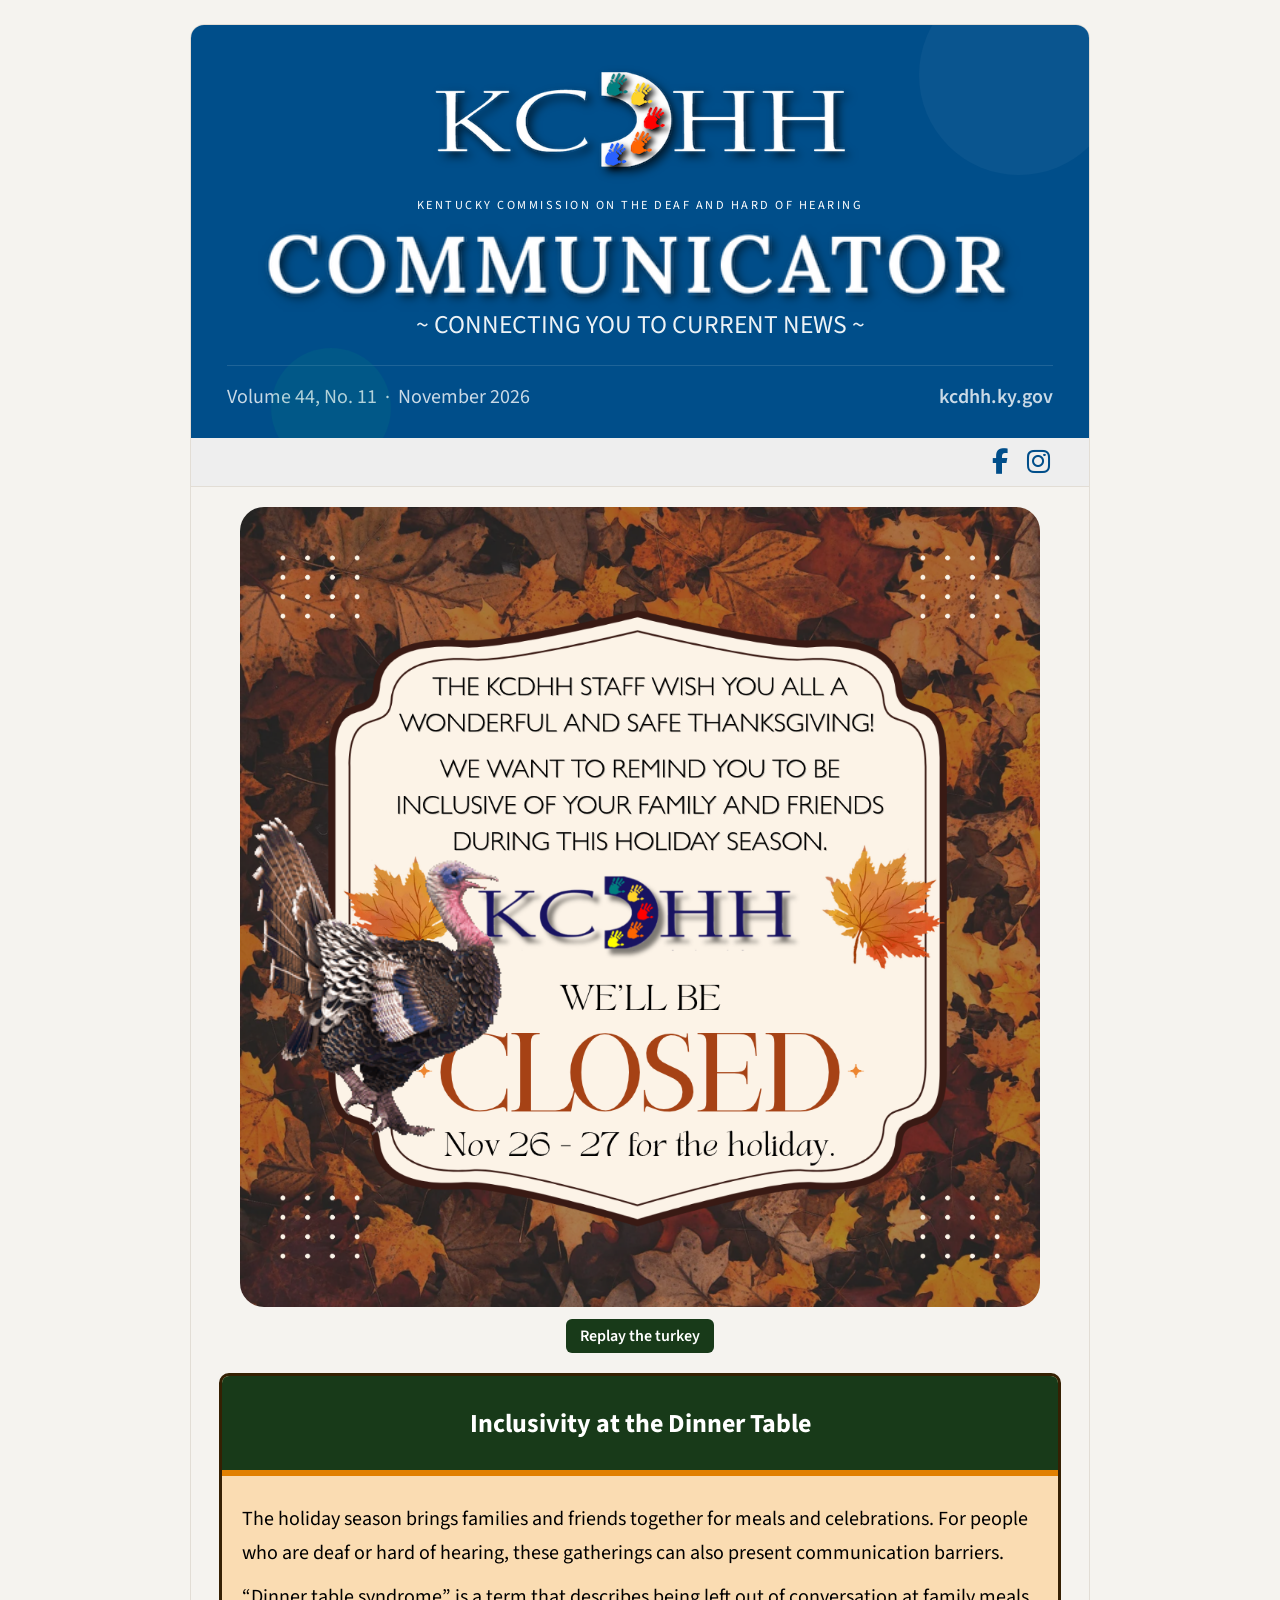
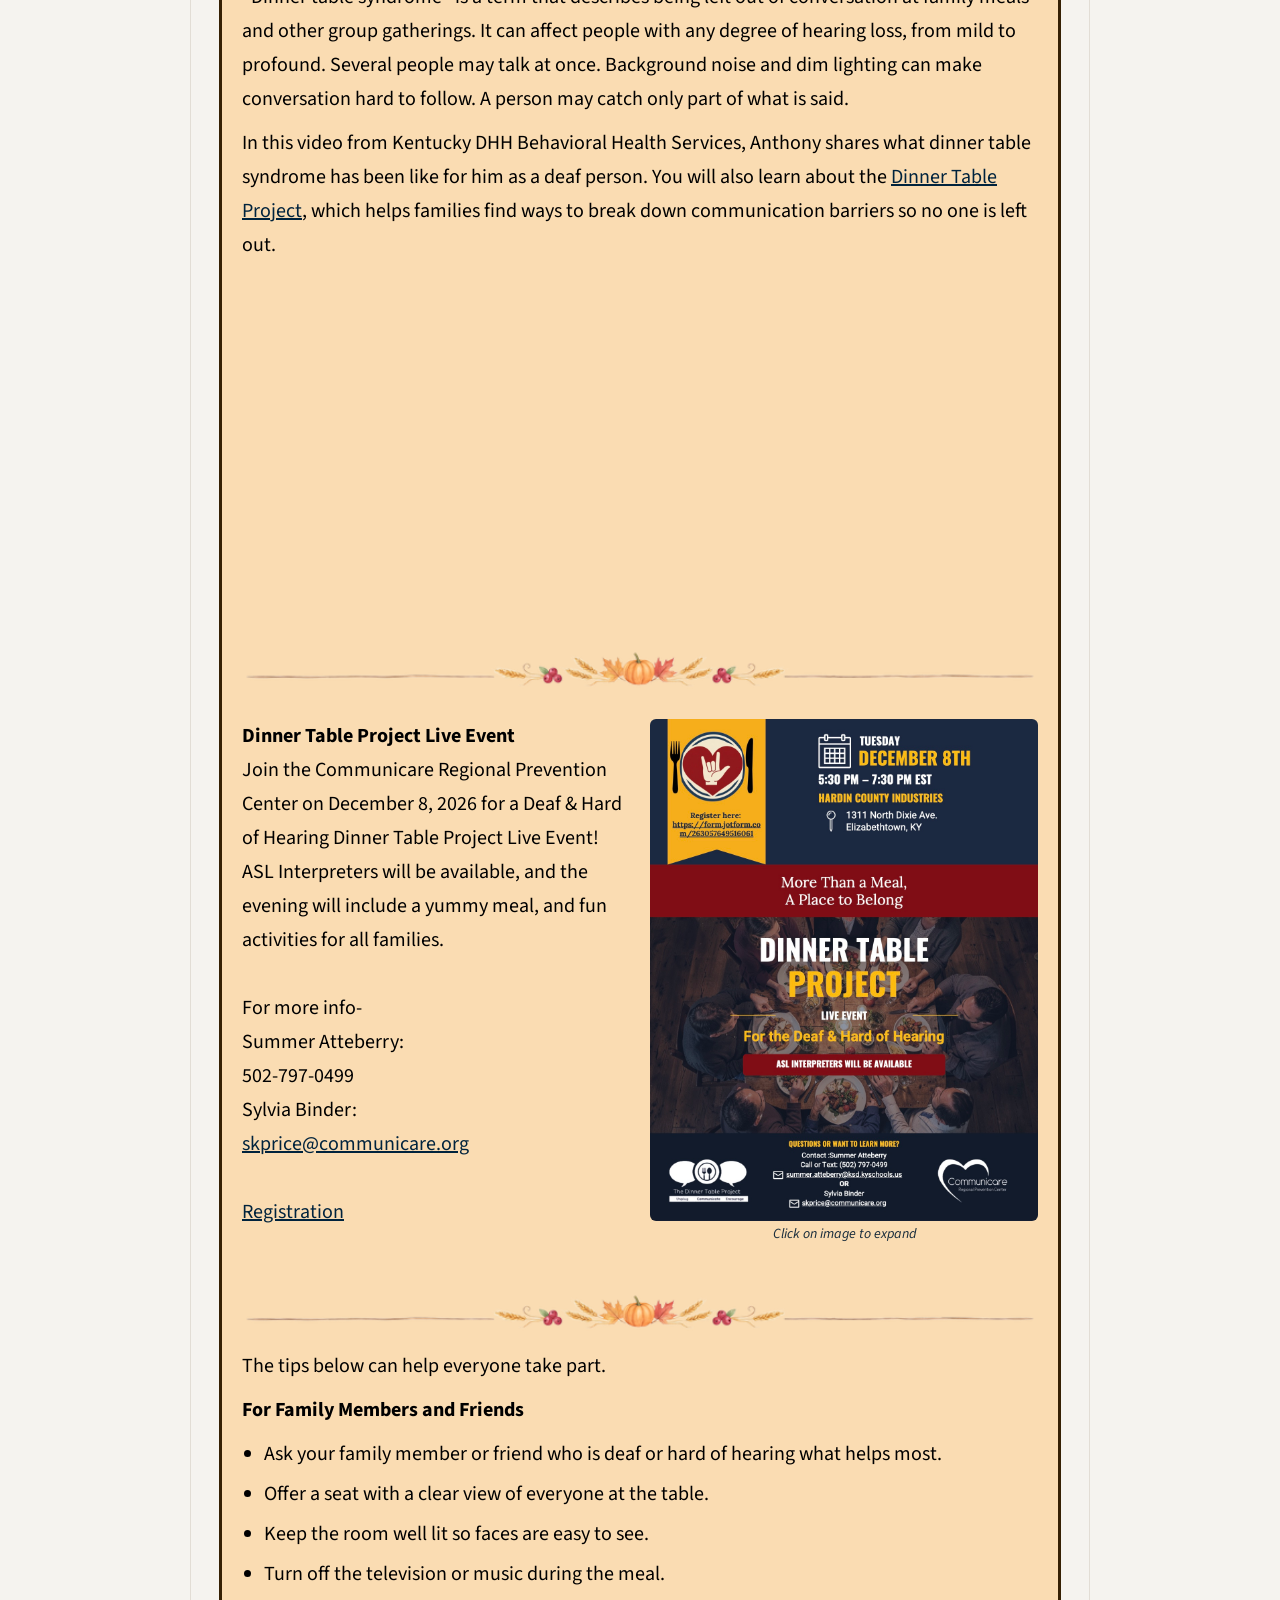
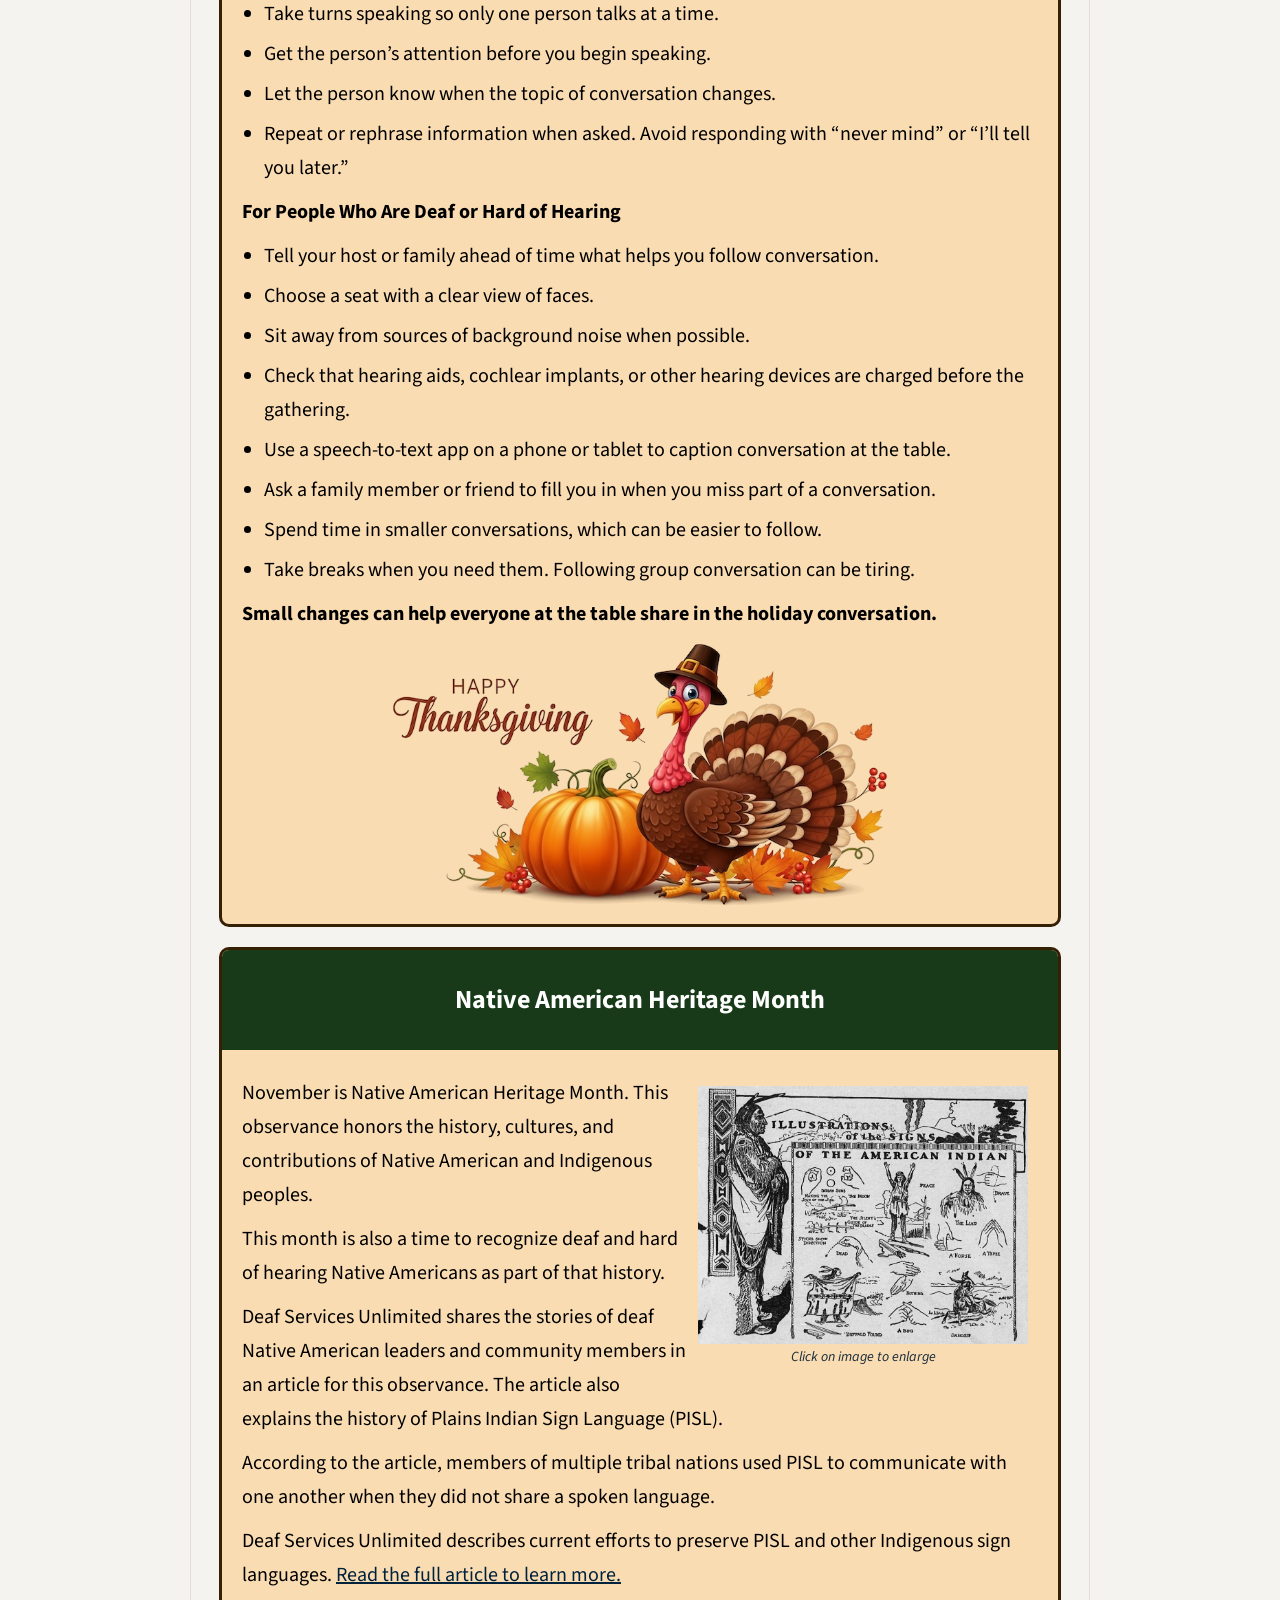
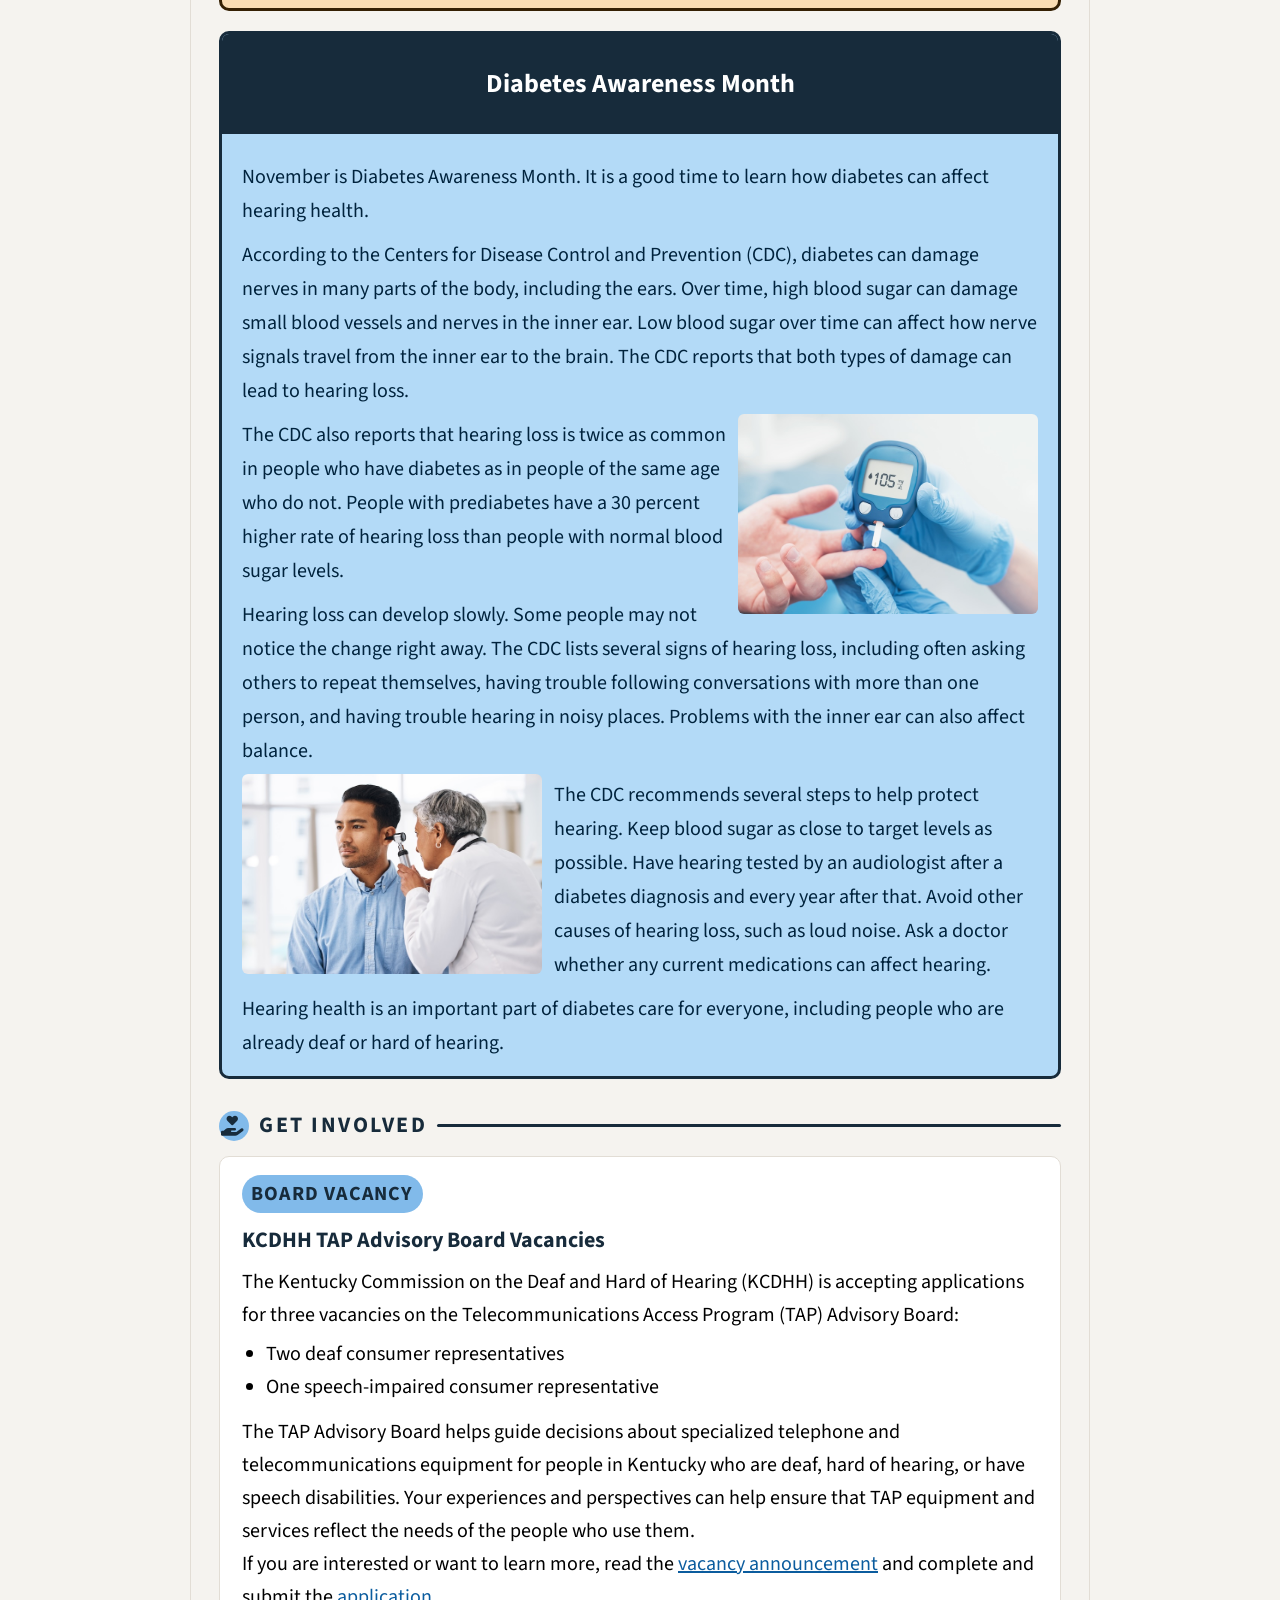
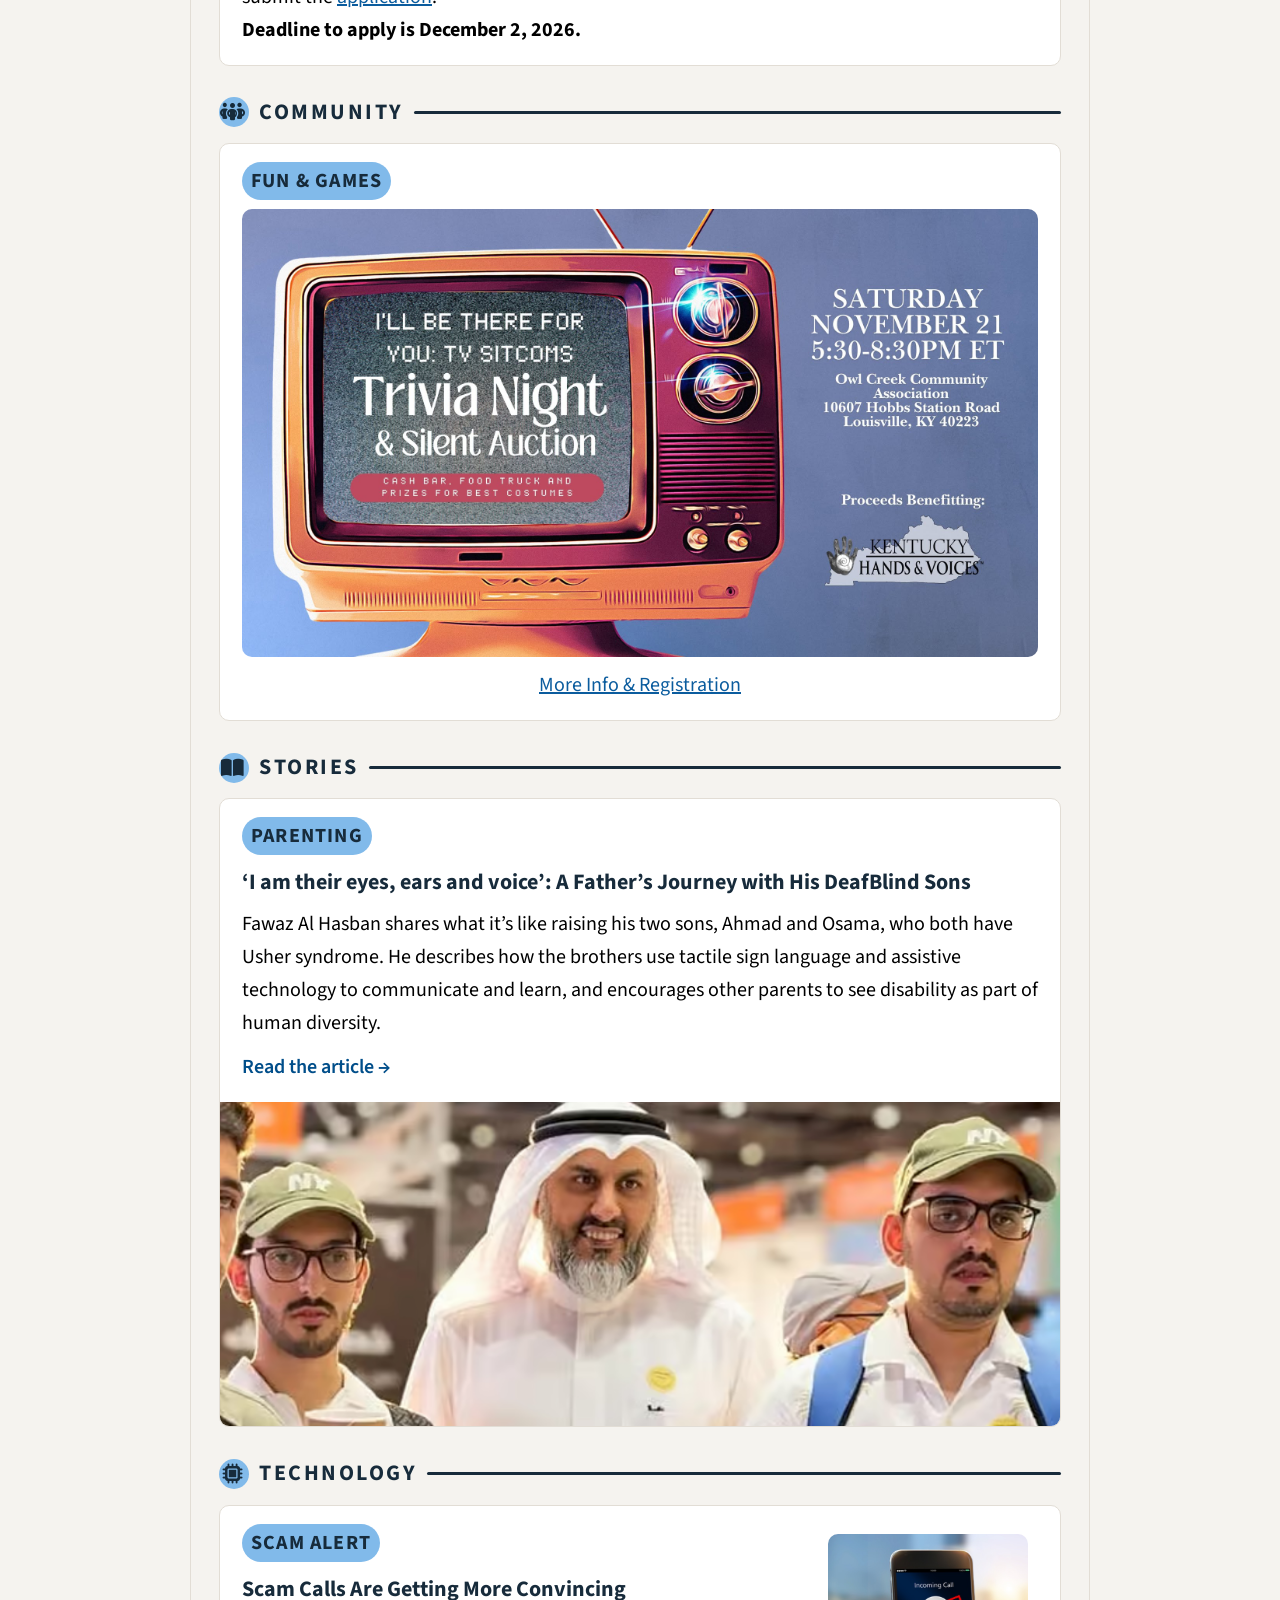
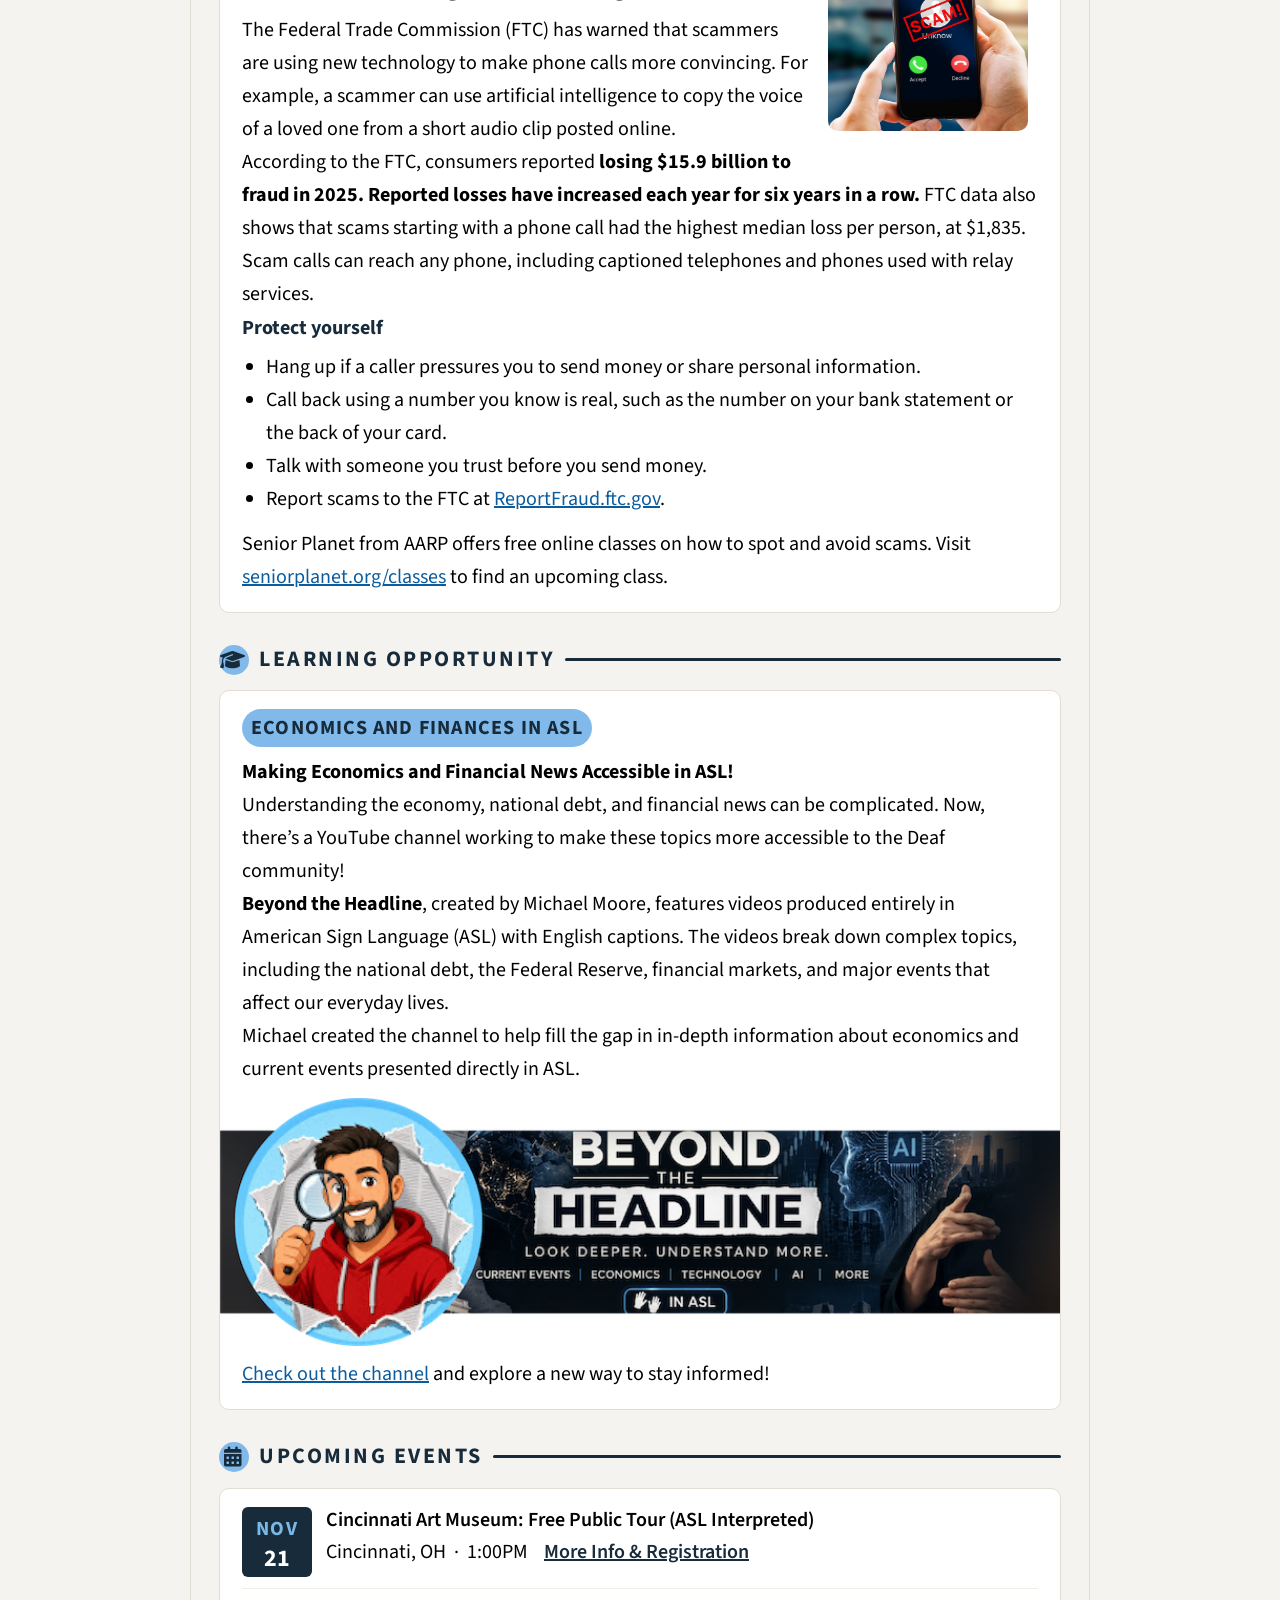
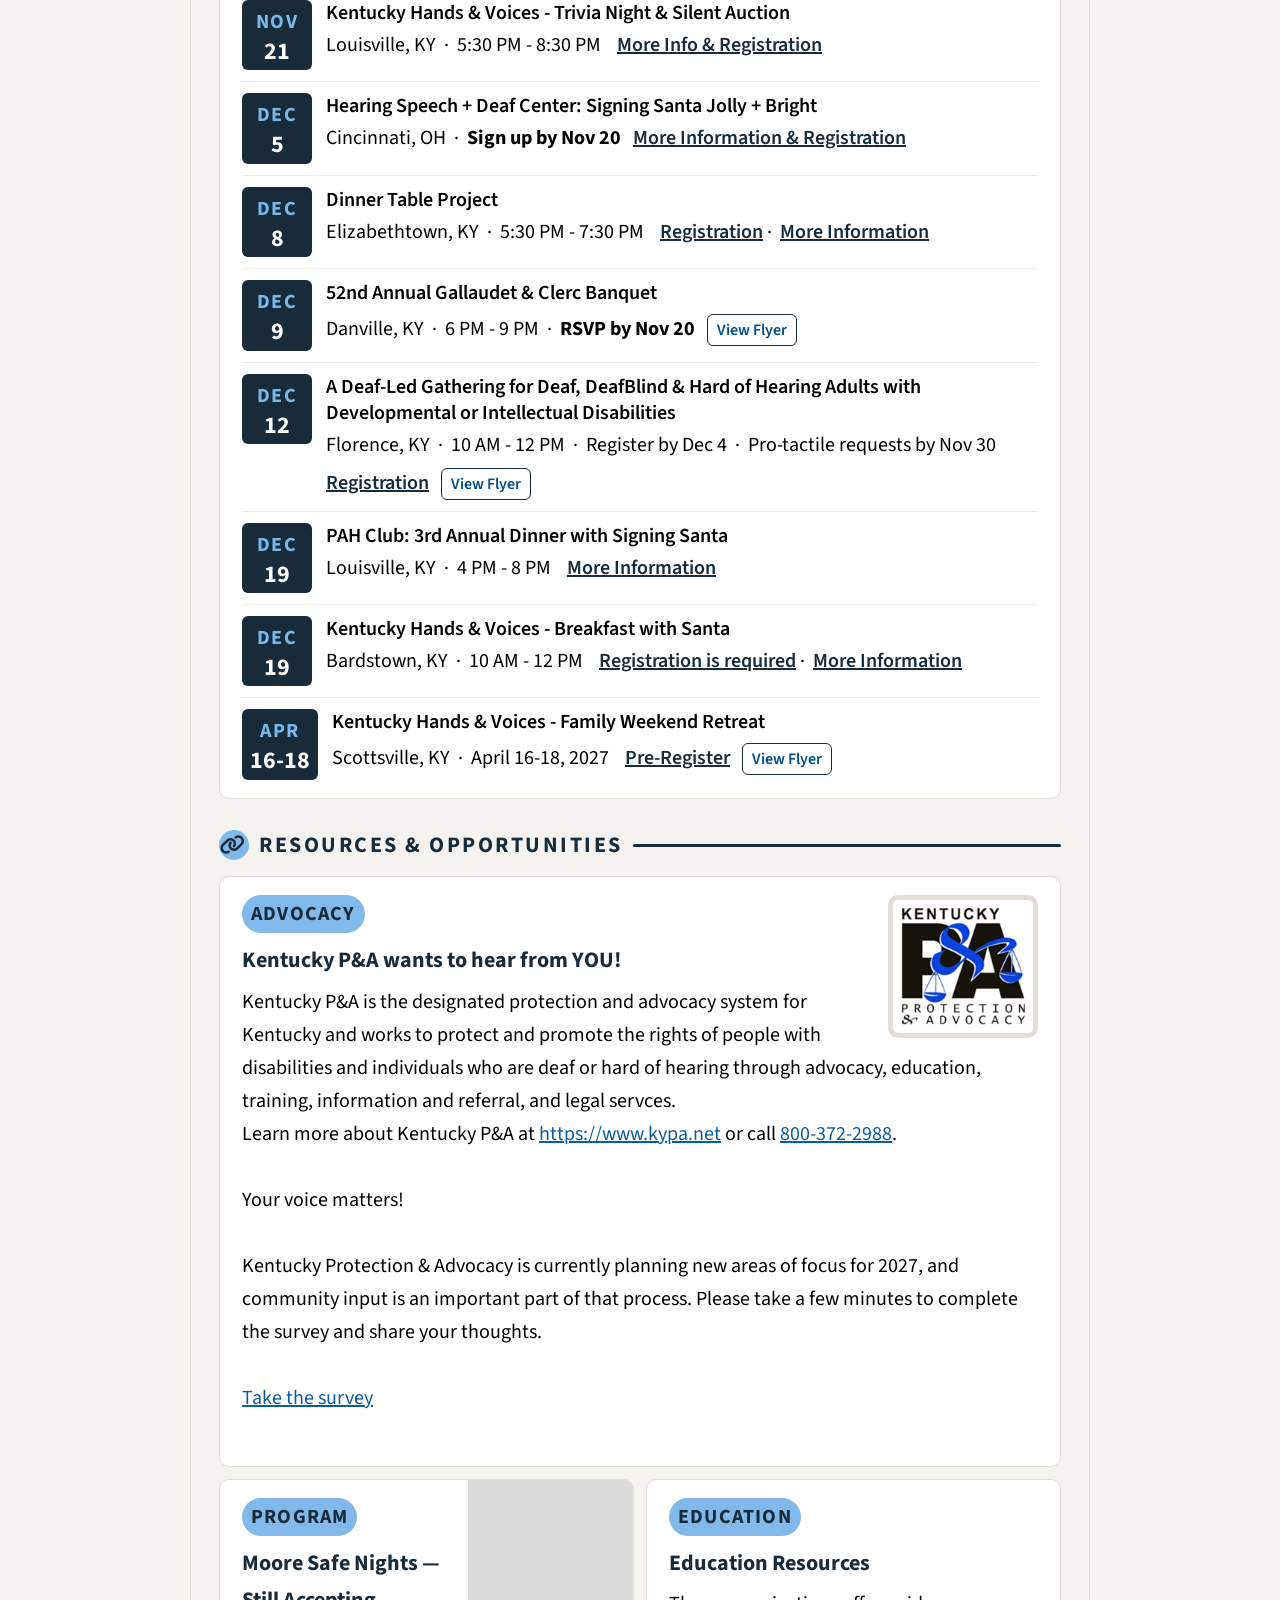
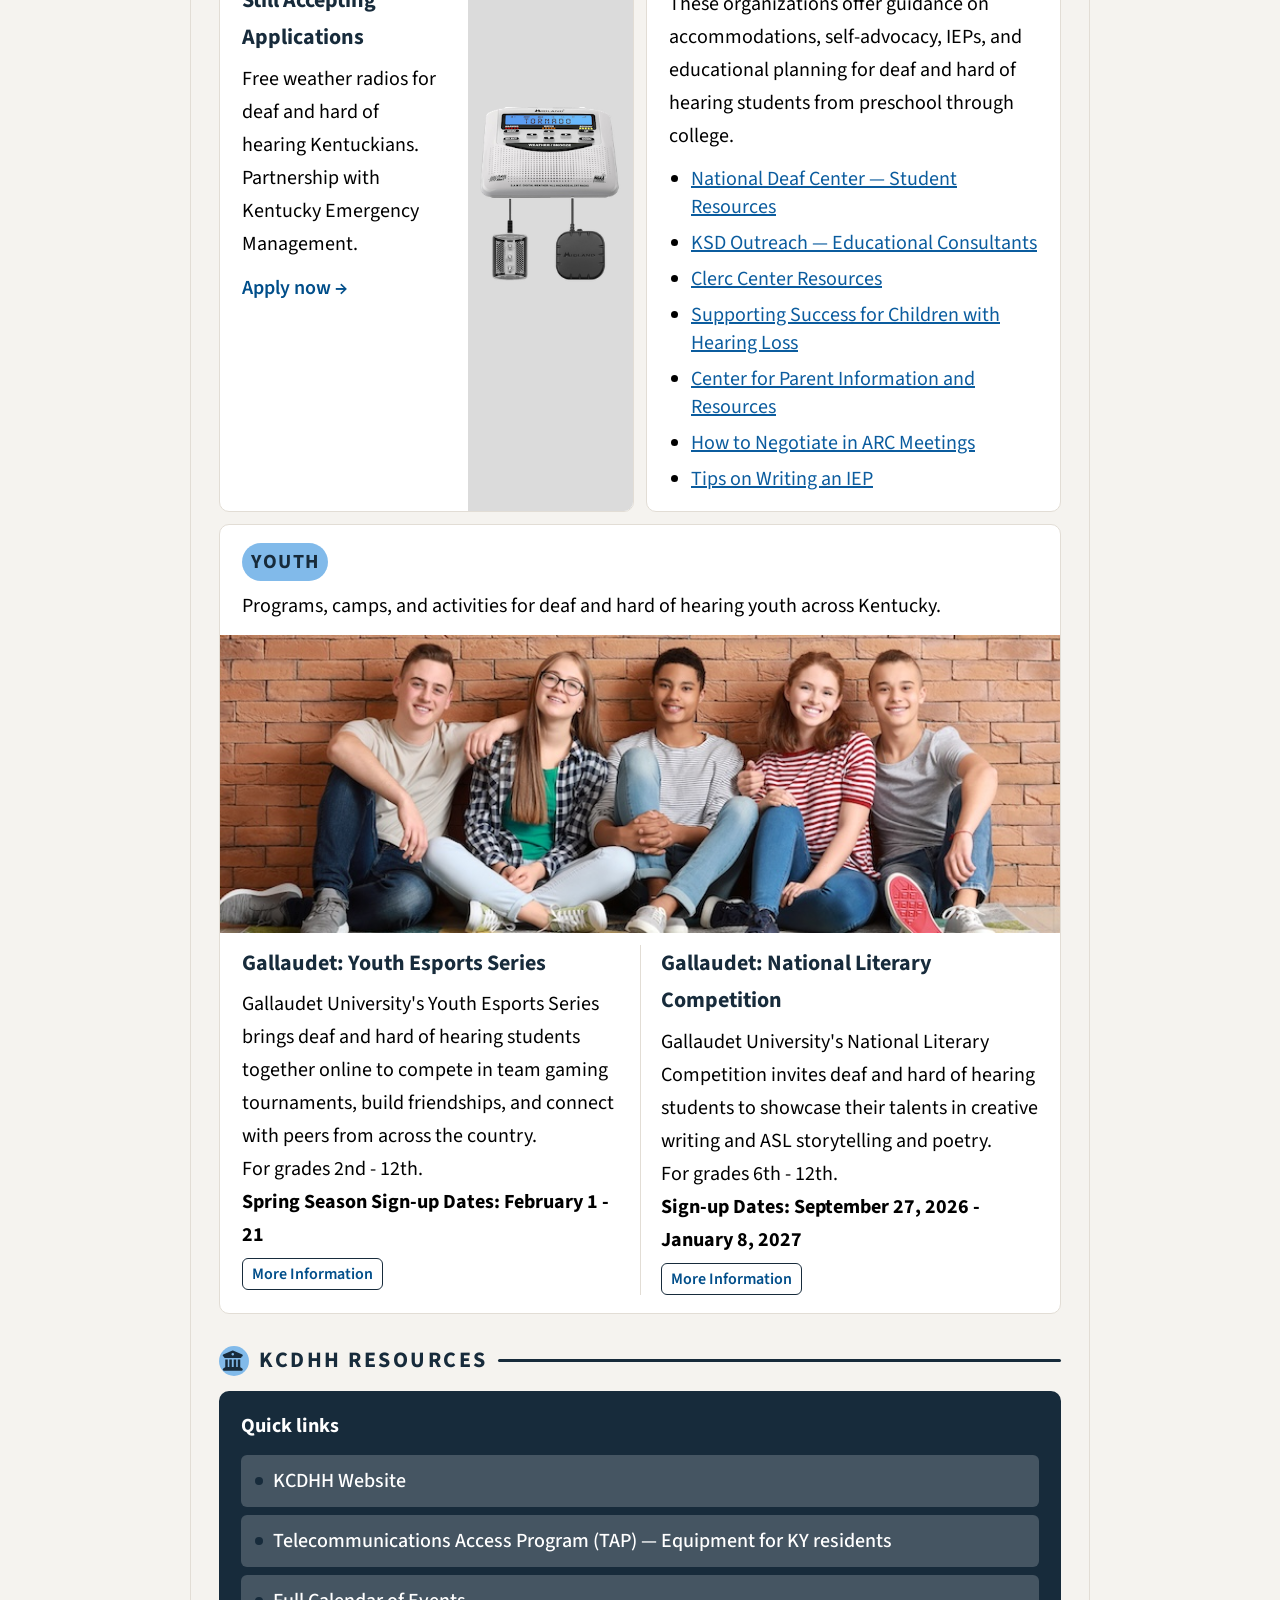
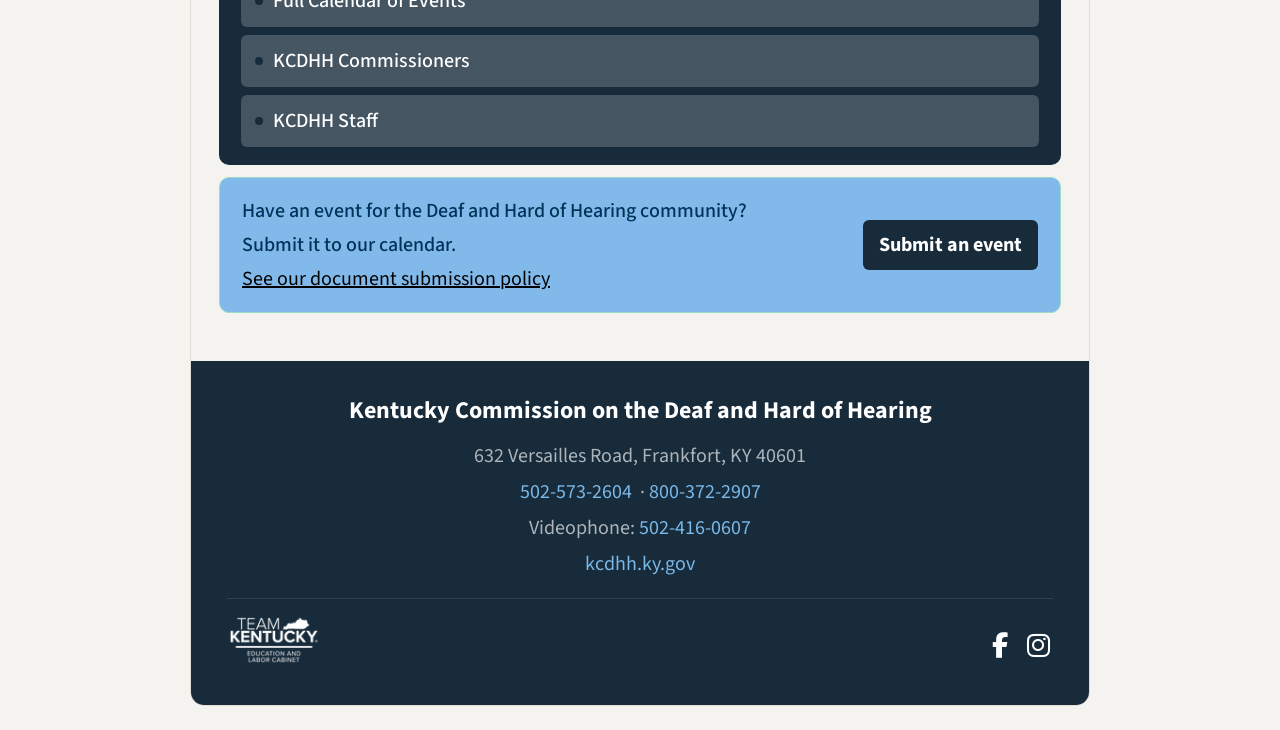
==== commit e1d6b0e4: "holiday message" ====
--- a/index.html
+++ b/index.html
@@ -129,12 +129,10 @@
           alt=""
           aria-hidden="true"
         />
-        <p class="nl-holiday-message">
-          The KCDHH Staff wish you all a wonderful and safe Thanksgiving!<br />
-          We want to remind you to be inclusive of your family and friends during this holiday season.</p>
+        
         <img
           class="nl-closed-img"
-          src="2026November/closed.jpg"
+          src="2026November/closed.png"
           alt="KCDHH will be closed November 26 to 27 for the holiday. Happy Thanksgiving!"
         />
         <!-- Replays the decorative turkey; hidden from screen readers and skipped by Tab like the turkey itself -->
@@ -591,38 +589,6 @@
                 >
               </div>
             </li> -->
-            <!--  Cincinnati art museum looking twice Nov 19 ---------------------------------------------->
-            <li class="event-item">
-              <div class="event-date" aria-label="November 19">
-                <span class="month">NOV</span>
-                <span class="day">19</span>
-              </div>
-              <div class="event-info">
-                <strong>Cincinnati Art Museum: Looking Twice (ASL Interpreted)</strong>
-                <span> Cincinnati, OH &nbsp;·&nbsp; 6:00PM </span>&nbsp;&nbsp;
-                <a href="https://www.facebook.com/photo?fbid=1100940479369364&set=a.124979473632141"
-                 target="_blank"
-                  rel="noopener"
-                  >More Info & Registration</a
-                >
-              </div>
-            </li>
-            <!--  KSD Advisory Board meeting Nov 19 ---------------------------------------------->
-            <li class="event-item">
-              <div class="event-date" aria-label="November 19">
-                <span class="month">NOV</span>
-                <span class="day">19</span>
-              </div>
-              <div class="event-info">
-                <strong>The Kentucky School for the Deaf Advisory Board Will Meet</strong>
-                <span> Danville, KY &nbsp;·&nbsp; 6:00PM </span>&nbsp;&nbsp;
-                <a href="https://www.kcdhh.ky.gov/bulletin/KSD_AdvisoryBoardMeeting.pdf"
-                 target="_blank"
-                  rel="noopener"
-                  >More Info</a
-                >
-              </div>
-            </li>
             <!-- PUblic tour ASL interp Nov 21 ---------------------------------------------->
             <li class="event-item">
               <div class="event-date" aria-label="November 21">
--- a/styles.css
+++ b/styles.css
@@ -274,18 +274,6 @@
   background: #0f2610;
 }
 
-/* Holiday greeting above the office-closed notice */
-.nl-holiday-message {
-  font-family: "Ubuntu", sans-serif;
-  font-size: 28px;
-  line-height: 1.4;
-  color: #183a19;
-  text-align: center;
-  padding: 30px 20px;
-  /* Evens out line lengths so no line ends up with a single word */
-  text-wrap: balance;
-}
-
 /* Office-closed notice at the top of the content; shown at its natural 800px, shrinking to full width on smaller screens */
 .nl-closed-img {
   display: block;
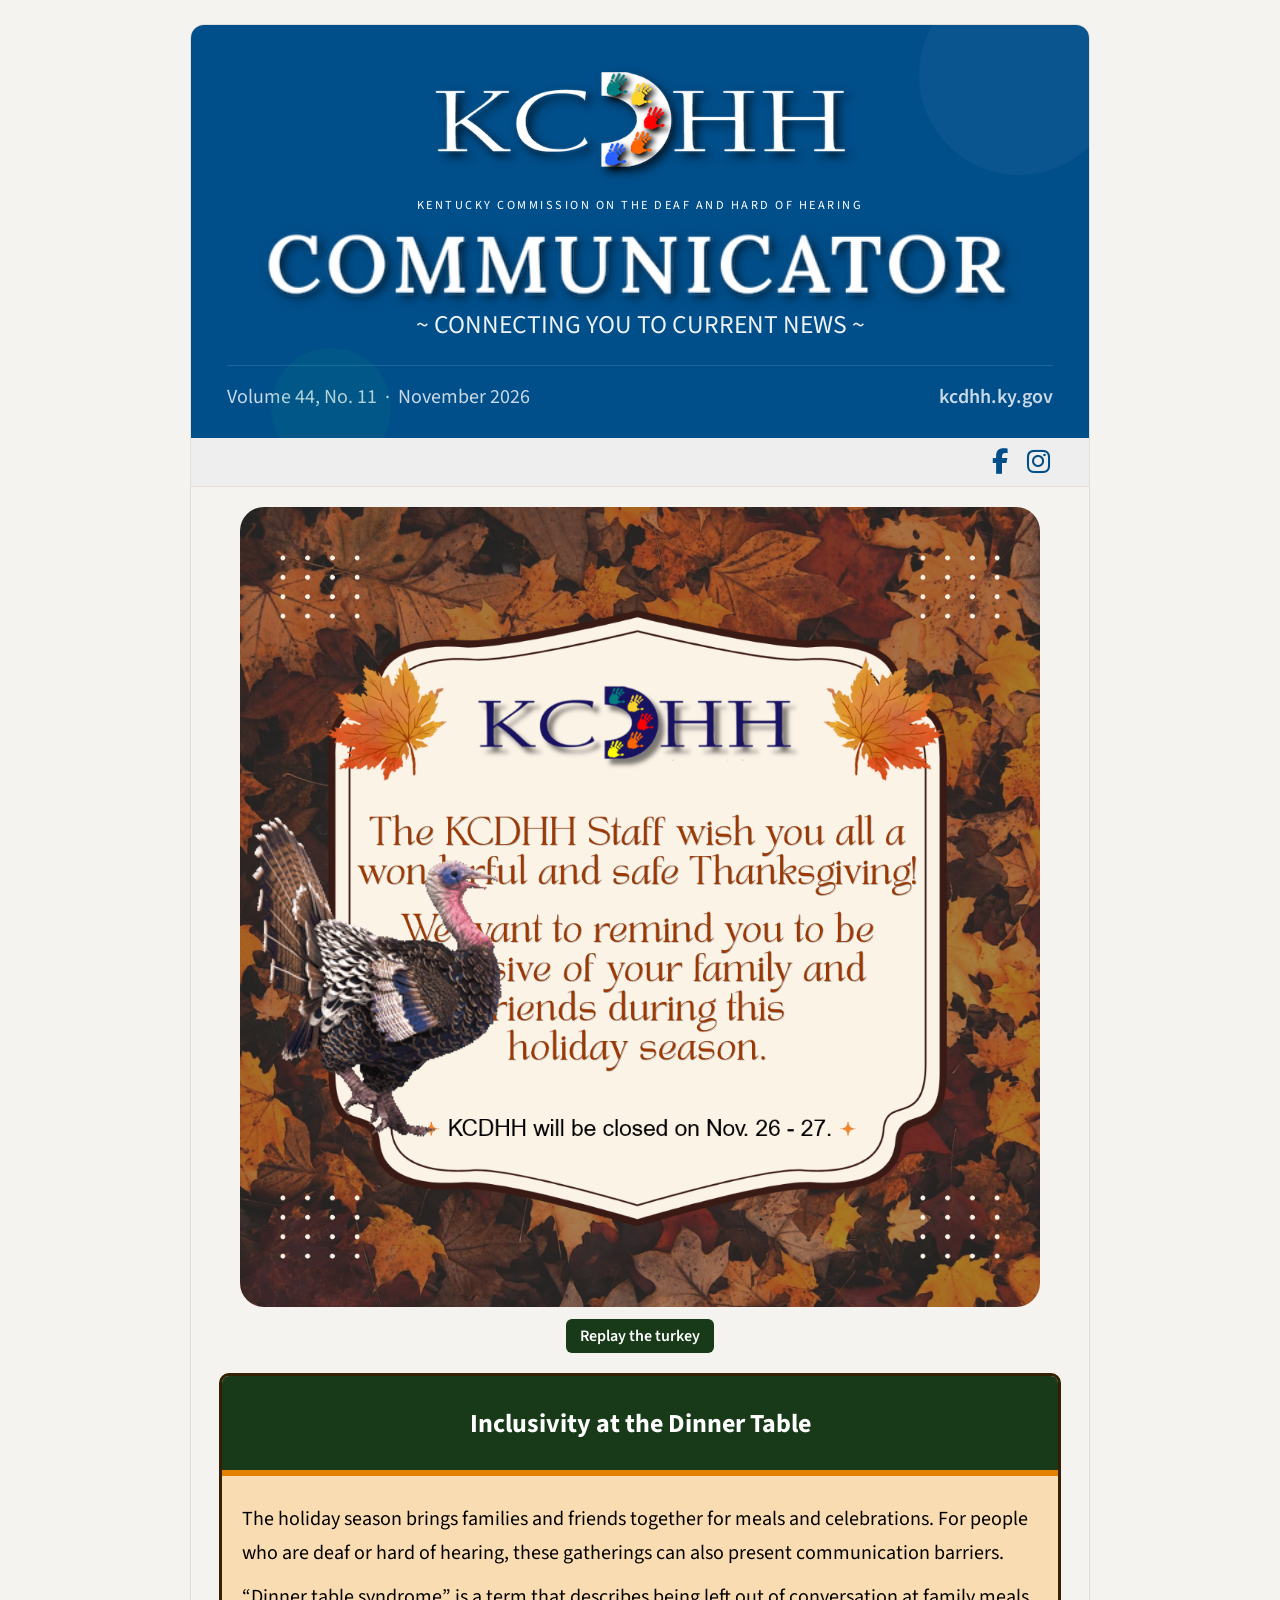
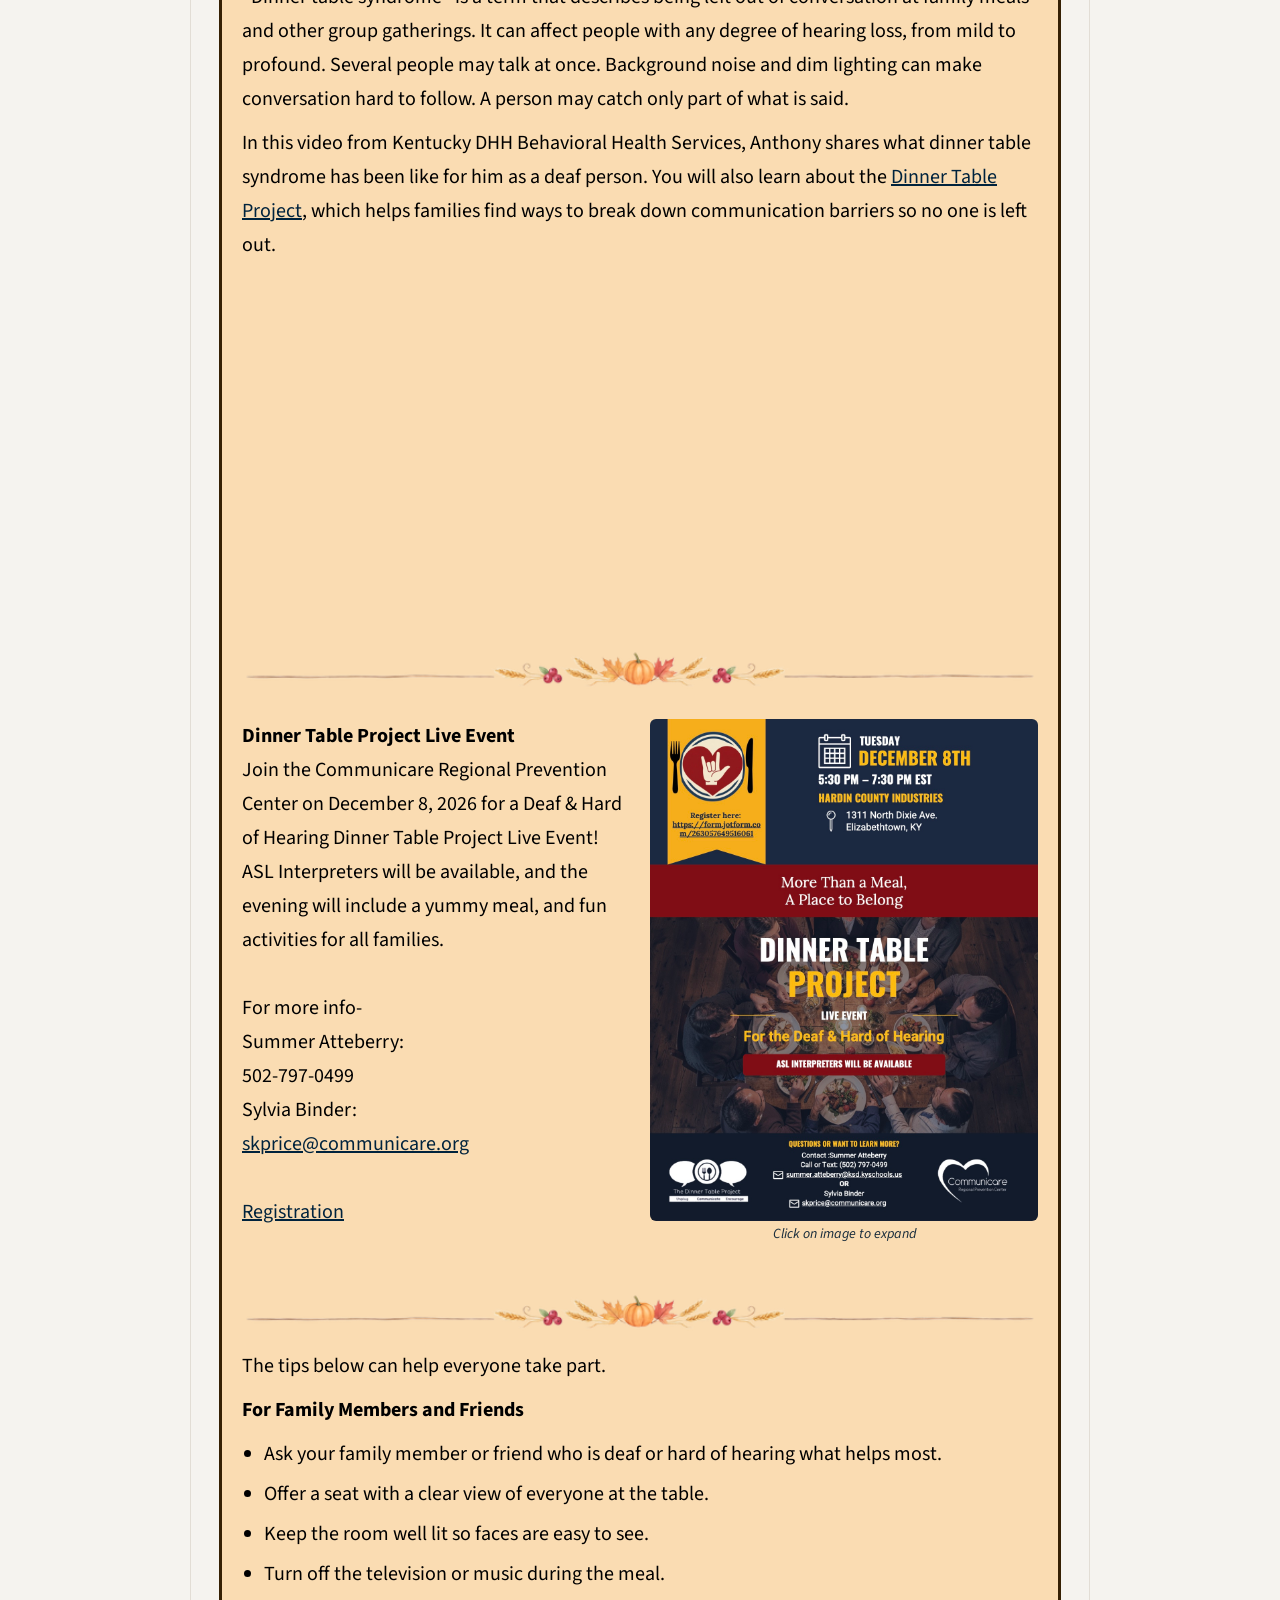
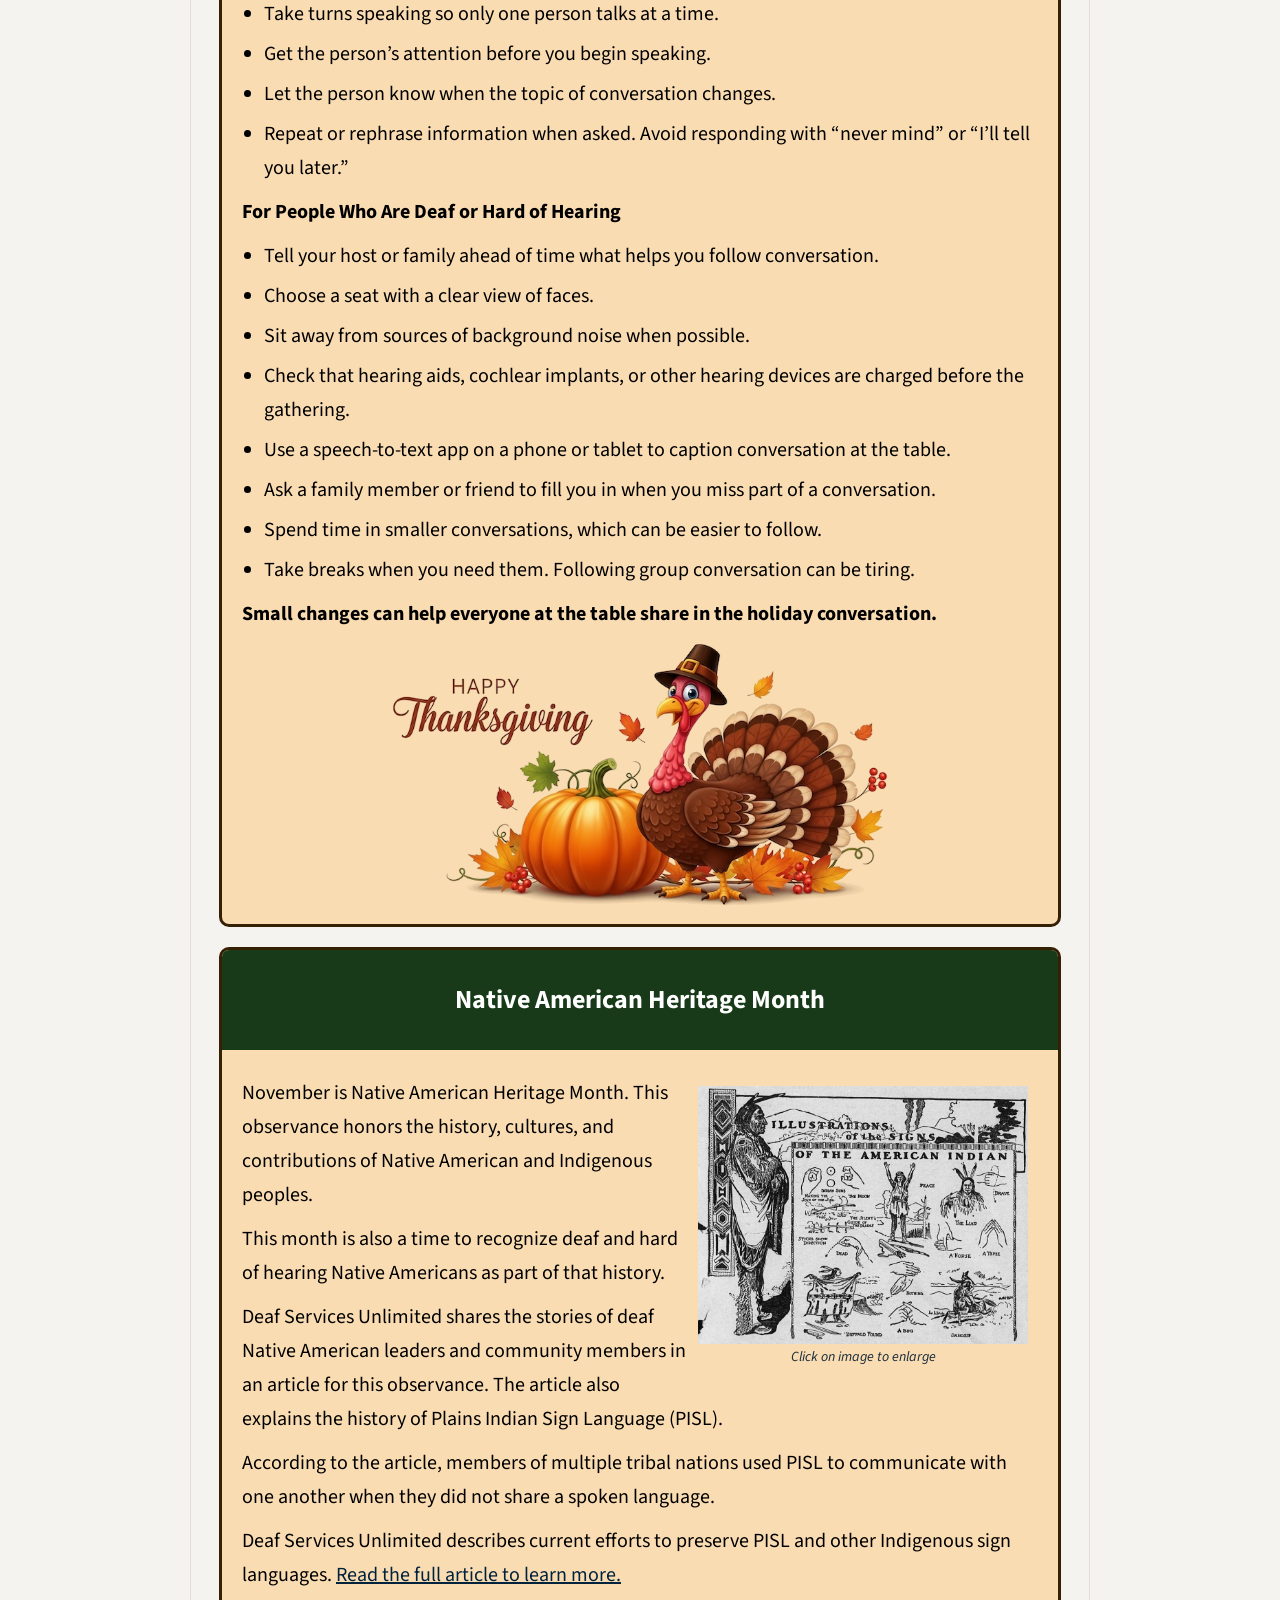
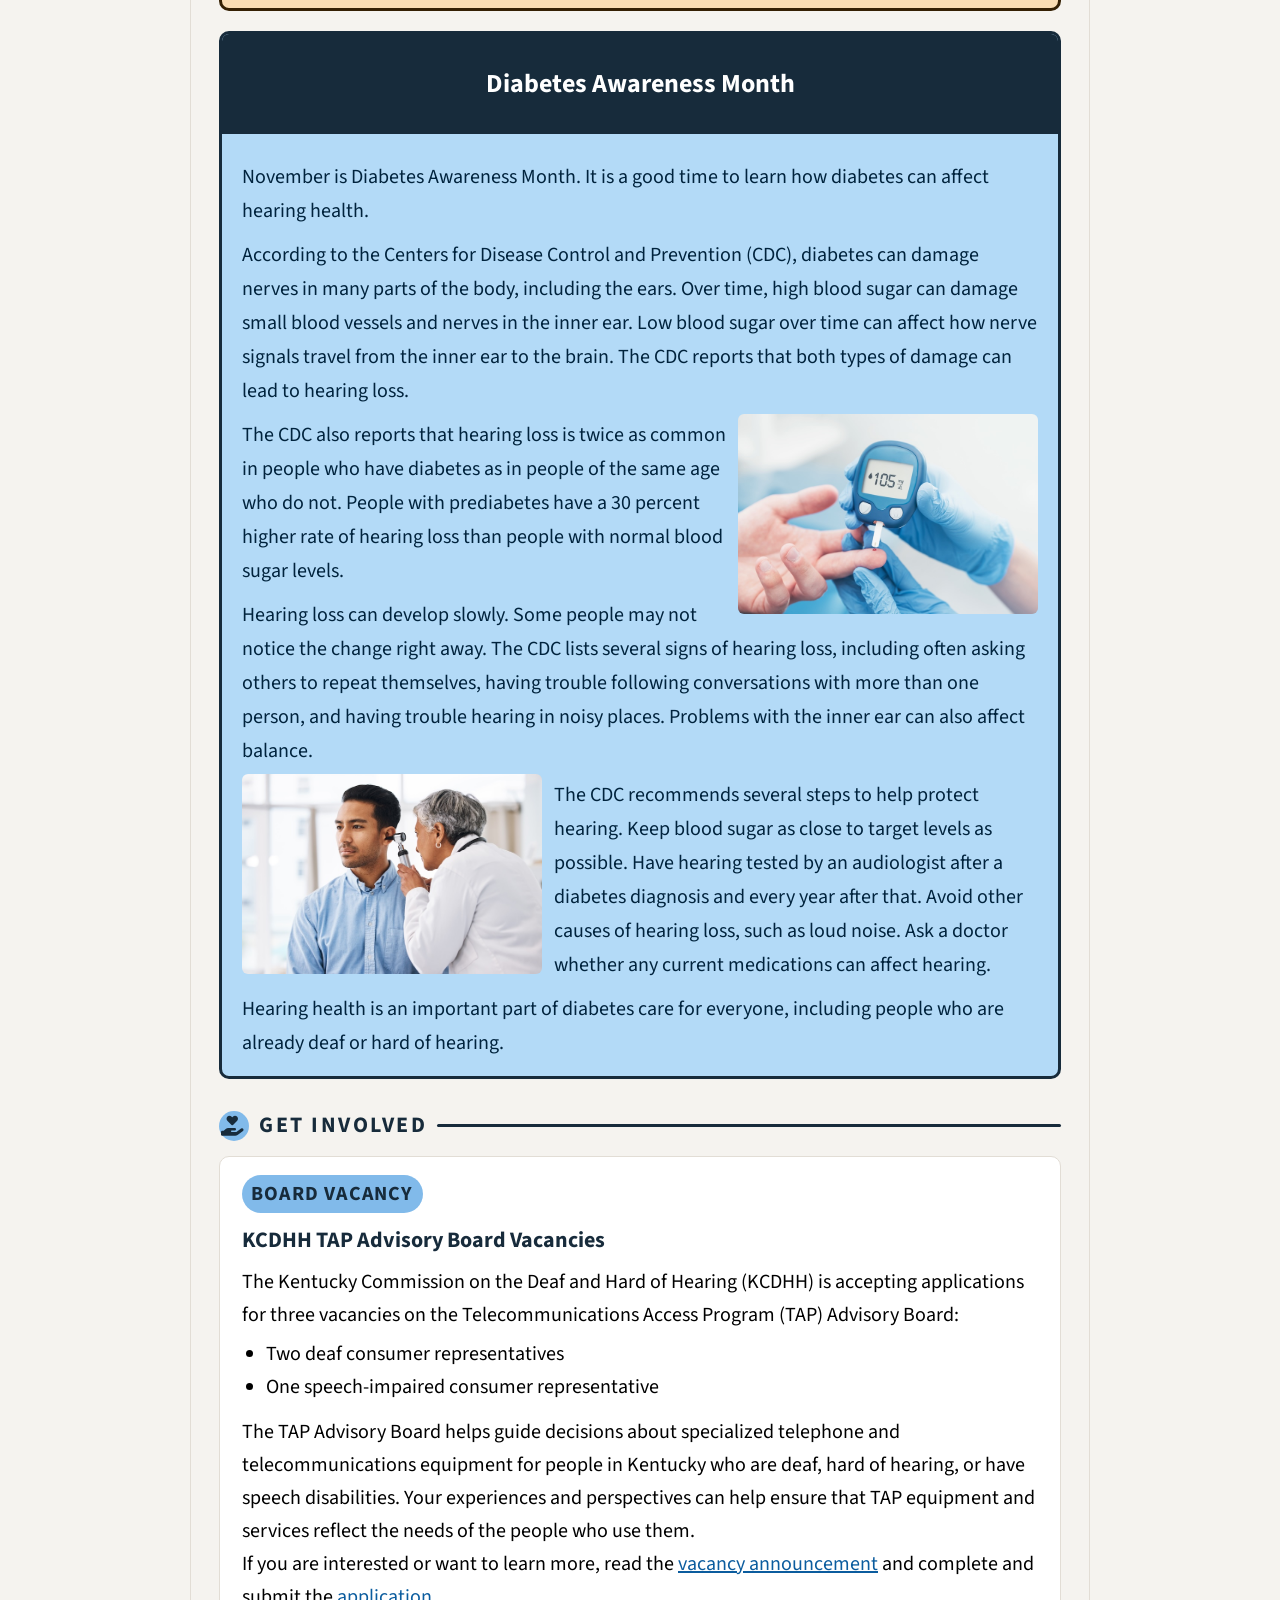
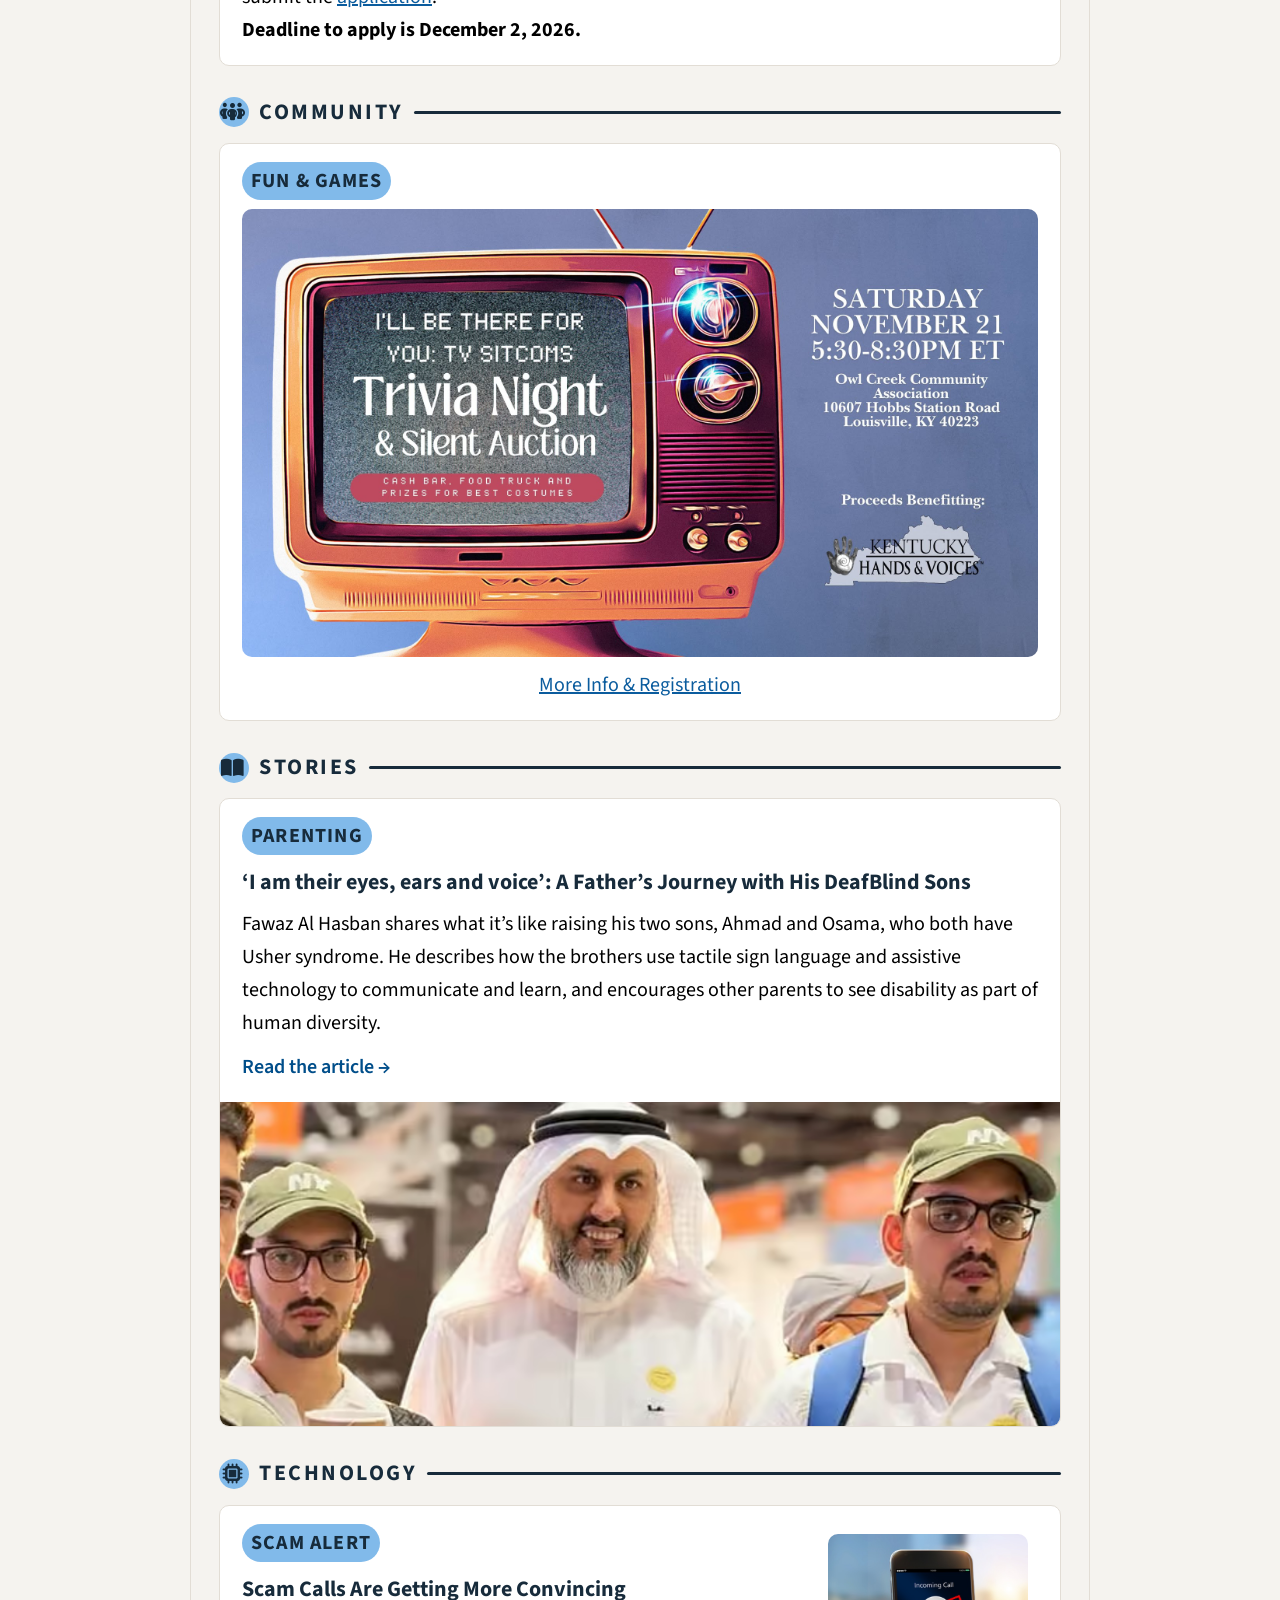
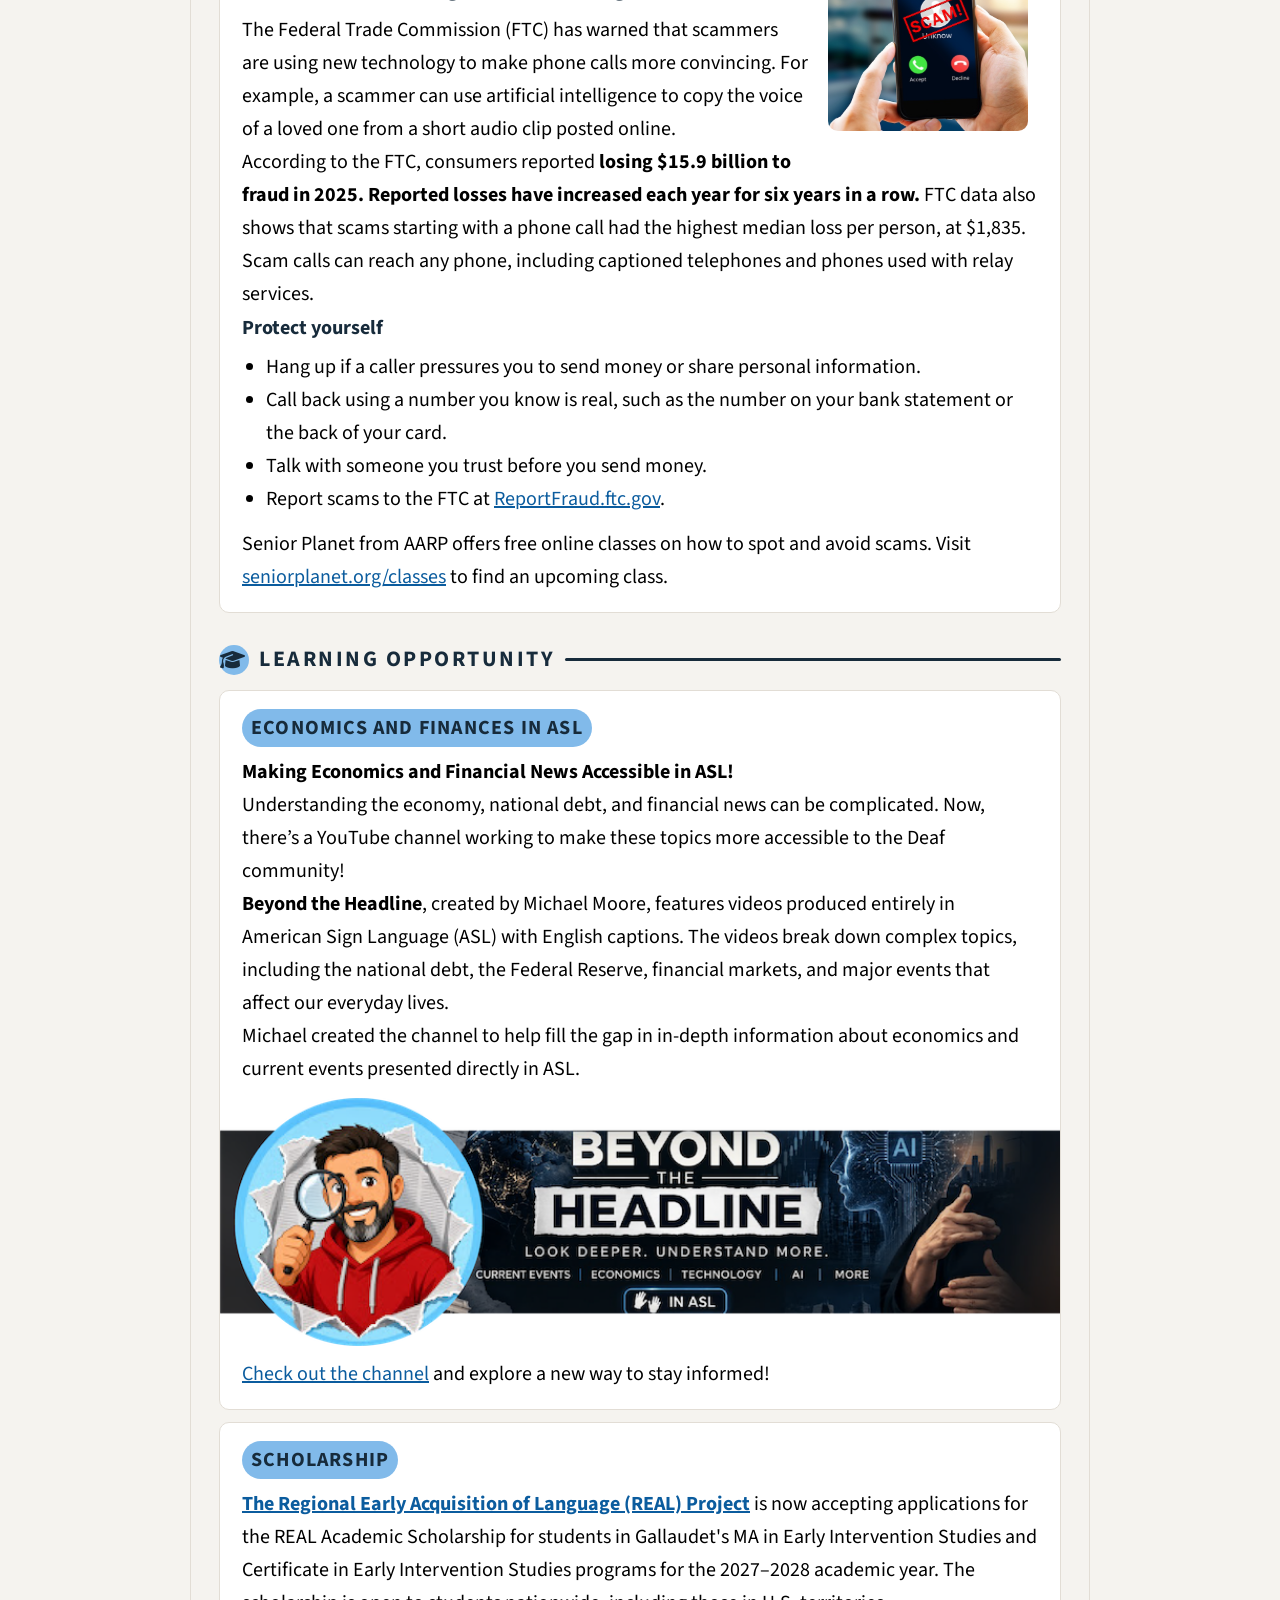
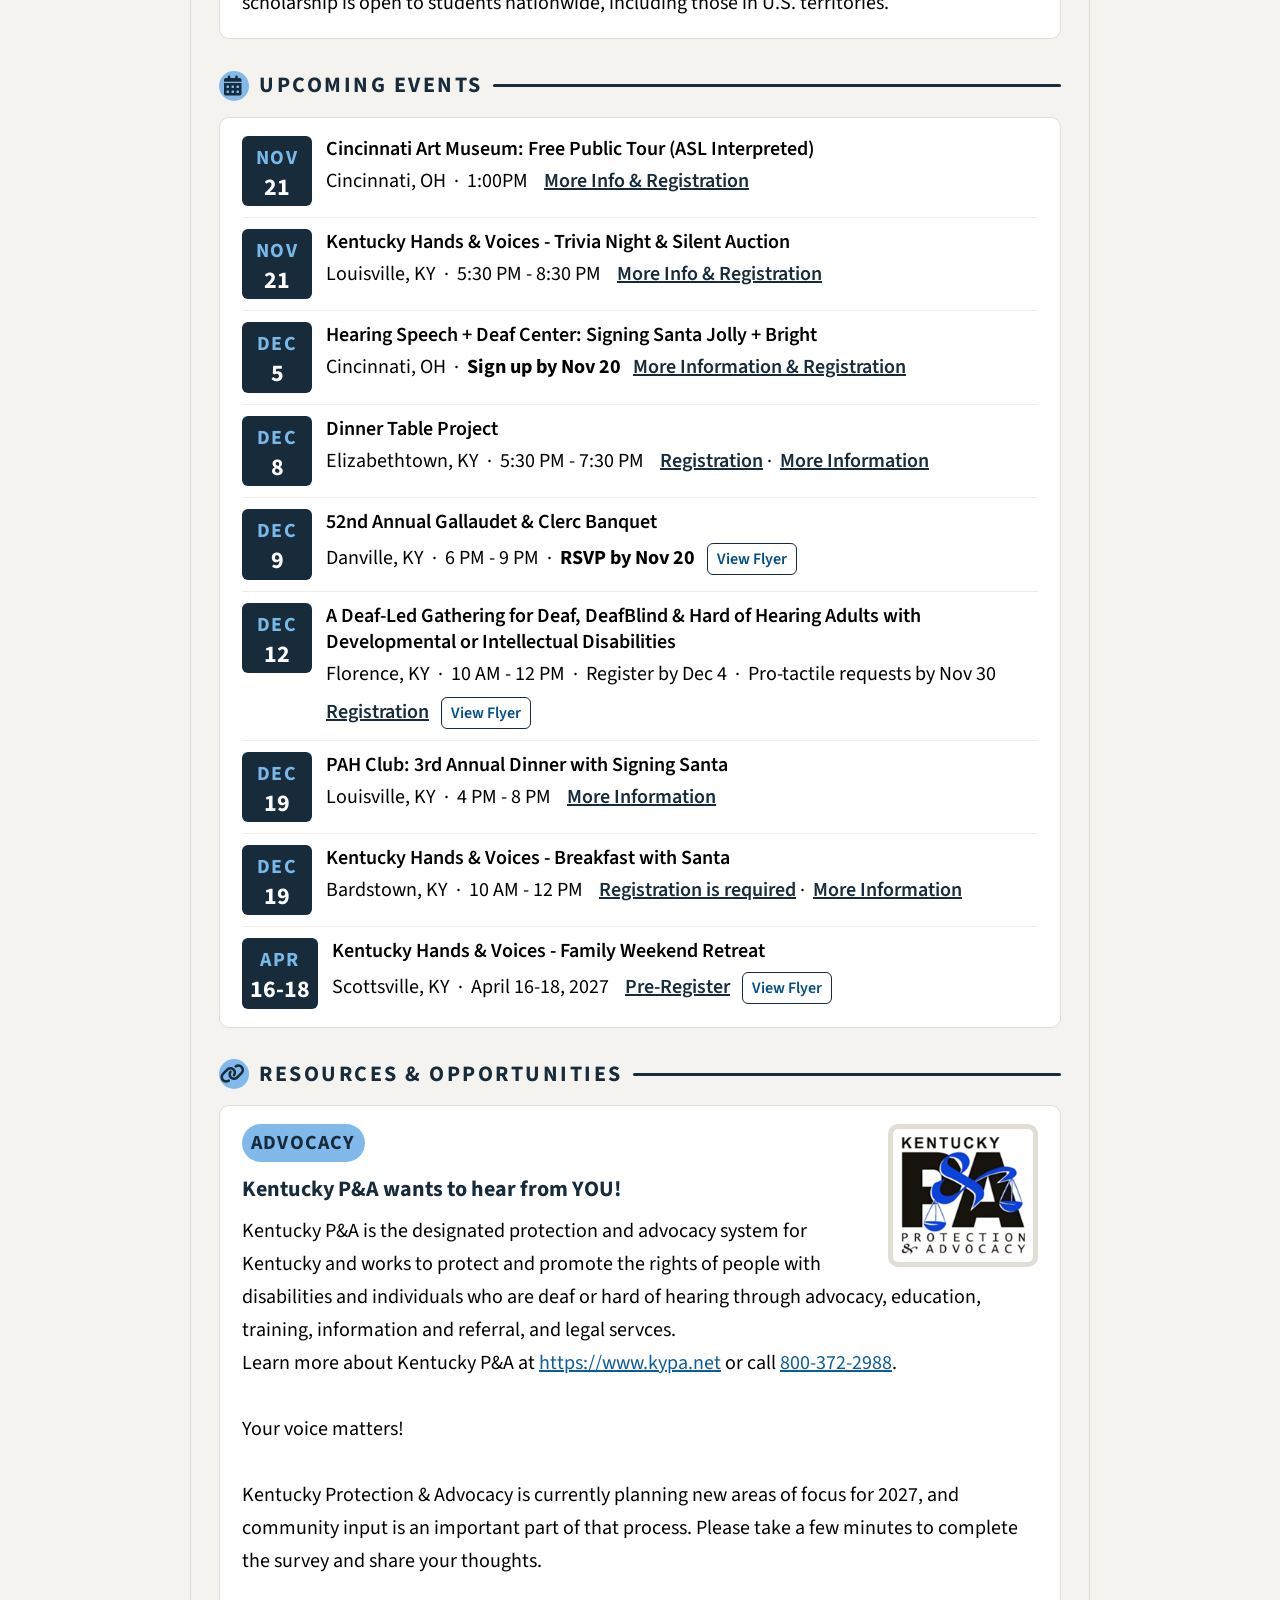
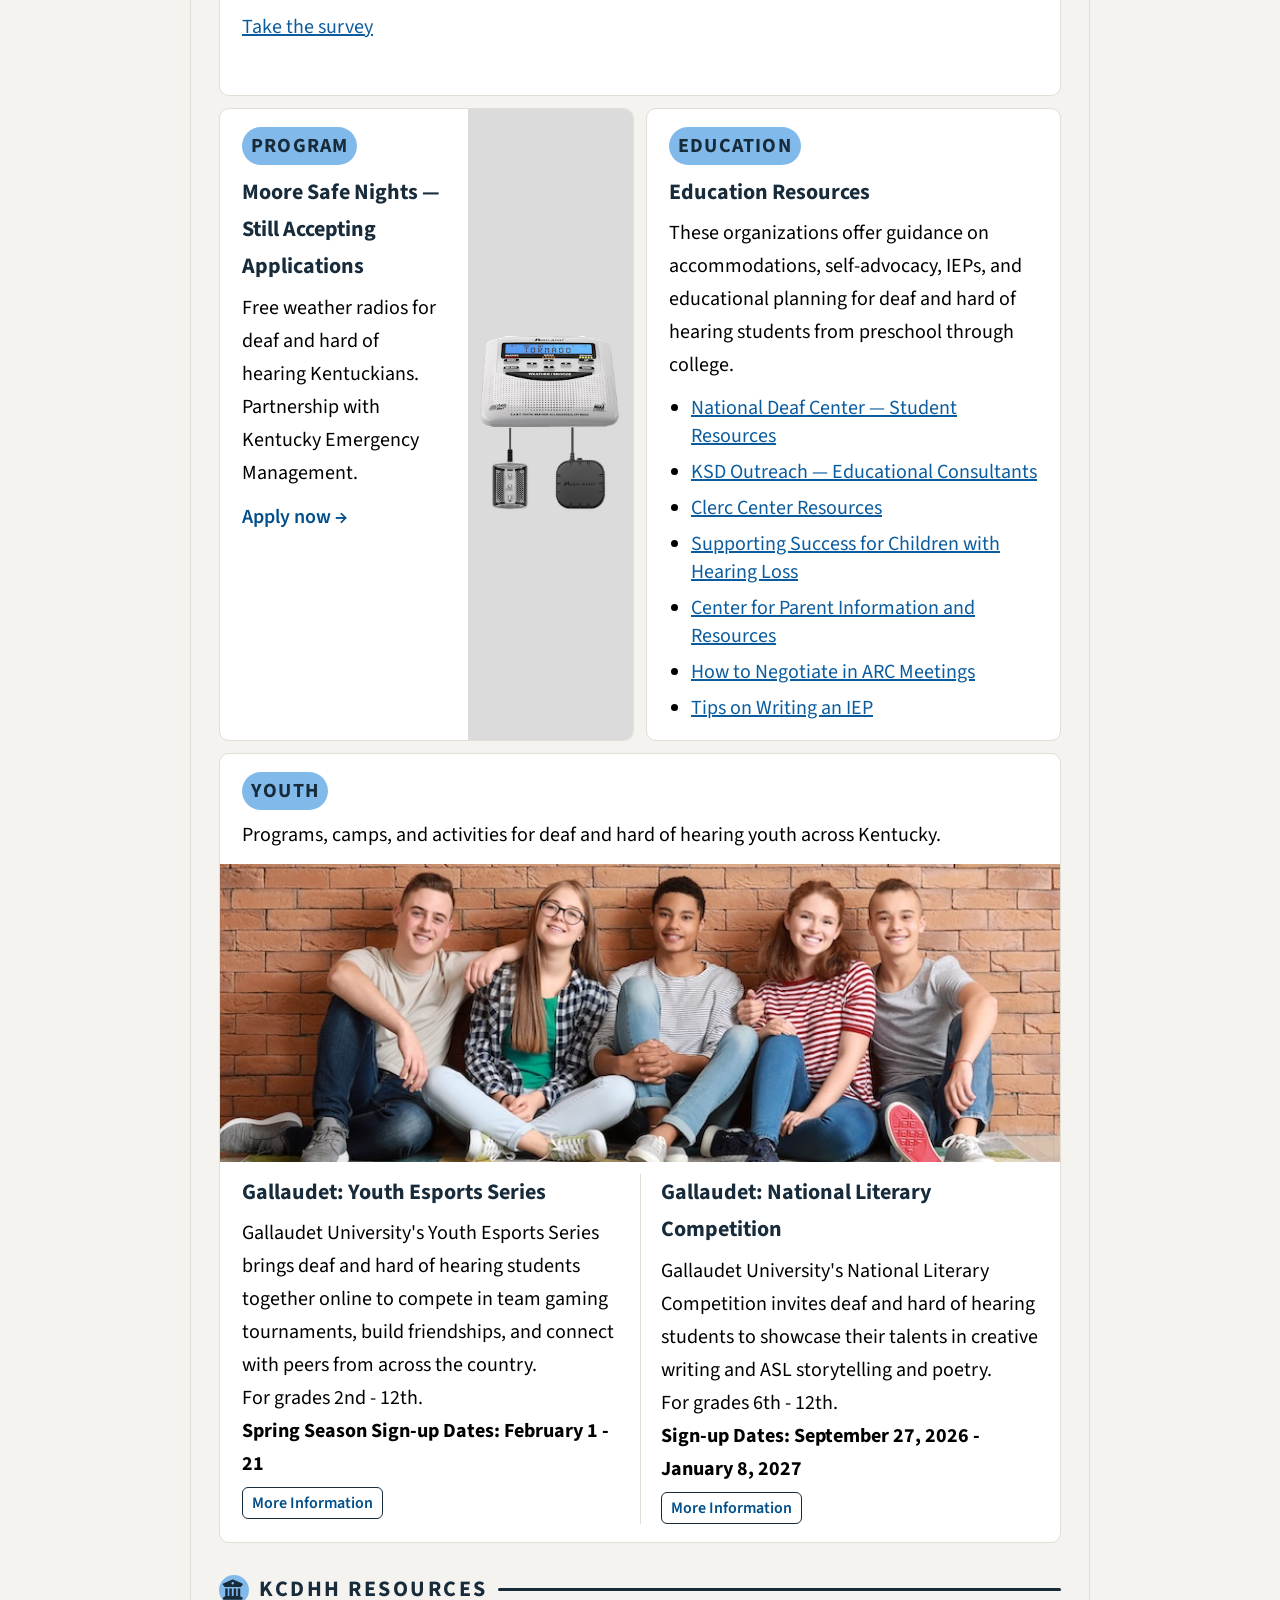
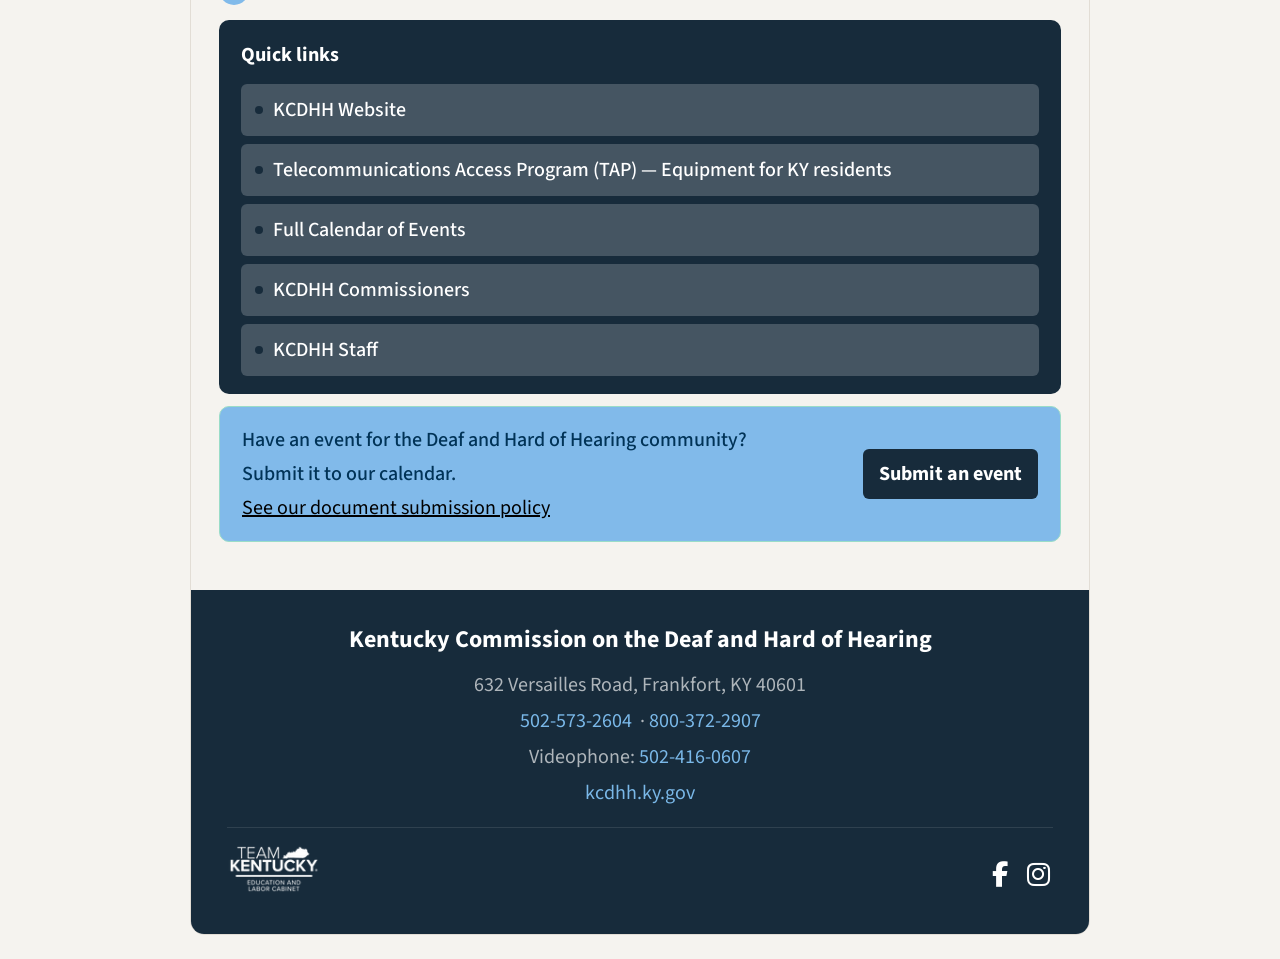
==== commit a920bcbd: "scholarshiop" ====
--- a/index.html
+++ b/index.html
@@ -320,112 +320,7 @@
             perspectives can help ensure that TAP equipment and services reflect the needs of the people who use them.</p>
           <p>If you are interested or want to learn more, read the <a href="2026November/KCDHH%20TAP%20Advisory%20Board%20Vacancies.pdf" target="_blank">vacancy announcement</a> and complete and submit the <a href="2026November/TAP%20Advisory%20Board%20Application%202026.pdf" target="_blank">application</a>.</p>
           <p style="font-weight:bold;">Deadline to apply is December 2, 2026.</p>
-
-          <!-- <h4>How to Apply</h4>
-          <p>
-            Submit the following materials electronically or by mail to Jessica Endler Smith, TAP Program Coordinator:
-          </p>
-          <ul class="nl-card-list">
-            <li>
-              A completed TAP Advisory Board application&nbsp;&nbsp;
-              <a
-                class="flyer-btn"
-                href="2026November/TAP%20Advisory%20Board%20Application%202026.pdf"
-                target="_blank"
-                rel="noopener"
-                aria-label="Open Application (PDF): TAP Advisory Board application"
-                >Open Application (PDF)</a
-              >
-            </li>
-            <li>A brief statement explaining why you want to serve on the TAP Advisory Board</li>
-            <li>A current r&eacute;sum&eacute; (optional)</li>
-          </ul>
-          <p>
-            Jessica Endler Smith, TAP Program Coordinator<br />
-            Kentucky Commission on the Deaf and Hard of Hearing (KCDHH)<br />
-            632 Versailles Road, Frankfort, KY 40601<br />
-            <a href="mailto:jessica.endler@ky.gov">jessica.endler@ky.gov</a>
-          </p>
-          <p><strong>Deadline to apply: December 2, 2026</strong></p> -->
         </article>
-
-        <!------------------------
-        KSD ADVISORY BOARD (hidden)
-        ----------------------------------
-        <article class="nl-card" aria-labelledby="ksd-board-heading">
-          Pill in its own block so the floated seal starts below it instead of beside it
-          <div><span class="card-tag tag-community">Advisory Board</span></div>
-          <img
-            class="nl-card-float-img nl-card-float-img--left"
-            src="2026November/ksd200.png"
-            alt="Kentucky School for the Deaf seal: the historic school building, Danville, KY, established 1823"
-            style="width: 200px"
-          />
-          <h3 id="ksd-board-heading">The Kentucky School for the Deaf Advisory Board Will Meet Nov. 19</h3>
-          <p>
-            The Kentucky School for the Deaf (KSD) Advisory Board will meet in person at 6 p.m. ET / 5 p.m. CT on
-            Nov. 19 in the Kerr Building Open Area at KSD in Danville.
-            <a href="https://www.youtube.com/@kentuckyschoolforthedeaf550" target="_blank" rel="noopener"
-              >Watch live on the KSD YouTube Channel</a
-            >.
-          </p>
-          <p>
-            Per KRS 167.037, this board is to be composed of nine members appointed by the Kentucky Board of
-            Education (KBE) upon the recommendation of the commissioner of education.
-          </p>
-          <p>
-            The purpose of the board is to act in an advisory capacity to assist school leadership and make
-            recommendations related to: (1) school goals and objectives; (2) budget requests; (3) student services;
-            (4) public relations; (5) construction and maintenance; and (6) program evaluation.
-          </p>
-          <p>
-            Membership on the board is statewide and consists of two parents of Deaf children, one professional in
-            education of the Deaf, one former student of the Kentucky School for the Deaf, one member of the Kentucky
-            Association for the Deaf (KAD), two members who represent school districts, and two members at large. A
-            majority of the board&rsquo;s membership is persons who are Deaf or Hard of Hearing.
-          </p><br>
-
-          <h4>Advisory Board Members</h4>
-          <img
-            class="nl-card-float-img"
-            src="2026November/ksdlogo.png"
-            alt="Kentucky School for the Deaf Colonels logo: a cartoon colonel in a green hat riding a horse"
-            style="width: 300px; max-width: 100%"
-          />
-          <ul class="nl-card-list">
-            <li>Scott Haun, Professional</li>
-            <li>Bethany Yance, Former Student</li>
-            <li><strong>Vacant</strong>, Member at Large</li>
-            <li>Hailey Brock, Kentucky Association of the Deaf</li>
-            <li>Kela Parton, Member at Large</li>
-            <li>Robin Bush, District</li>
-            <li><strong>Vacant</strong>, District</li>
-            <li>Erin Rhoden, Parent of deaf children</li>
-            <li>Cathy White, Parent of deaf children</li>
-          </ul>
-
-          <h4>Agenda</h4>
-          <ol class="nl-card-list">
-            <li>Welcome &mdash; Bethany Nymo-Yance, Chair of the KSD Advisory Board</li>
-            <li>Approval of August 20, 2026, Board Minutes &mdash; Bethany Nymo-Yance, Chair of the KSD Advisory Board</li>
-            <li>KSD Report &mdash; Justin Padgett, Principal, Kentucky School for the Deaf</li>
-            <li>KSD FFA Updates &mdash; FFA Students, Kentucky School for the Deaf</li>
-            <li>KSD Athletics &mdash; Kristy Belvins, Athletic Director, Kentucky School for the Deaf</li>
-            <li>KSD Facilities Update &mdash; Chris Grey, Director of KSD Operations, Kentucky School for the Deaf</li>
-            <li>Student Life Report &mdash; Kevin Hamilton, Student Life Specialist, Kentucky School for the Deaf</li>
-            <li>
-              KDE Update &mdash; Shannon Sparkman, Director of State Schools, Office of Special Education and Early
-              Learning
-            </li>
-            <li>
-              New Business: Discussions, Goals, Objectives and Recommendations of Advisory Board &mdash; Bethany
-              Nymo-Yance, Chair of the KSD Advisory Board
-            </li>
-            <li>Public Comments &mdash; Bethany Nymo-Yance, Chair of the KSD Advisory Board</li>
-            <li>Adjournment &mdash; Bethany Nymo-Yance, Chair of the KSD Advisory Board</li>
-          </ol>
-          <p><strong>Next Meeting:</strong> TBA</p>
-        </article> -->
 
          <!-- ══════════════════════════════════════════
         Community
@@ -560,6 +455,15 @@
               >Check out the channel</a
             >
             and explore a new way to stay informed!
+          </p>
+        </article>
+        <article class="nl-card" aria-label="REAL Academic Scholarship">
+          <span class="card-tag tag-resource">Scholarship</span>
+          <p>
+            <strong><a href="https://www.kcdhh.ky.gov/bulletin/REALGallaudetScholarship.pdf" target="_blank" rel="noopener">The Regional Early Acquisition of Language (REAL) Project</a></strong> is now accepting applications
+            for the REAL Academic Scholarship for students in Gallaudet's MA in Early Intervention Studies and
+            Certificate in Early Intervention Studies programs for the 2027&ndash;2028 academic year. The scholarship is
+            open to students nationwide, including those in U.S. territories.
           </p>
         </article>
         <!-- ══════════════════════════════════════════
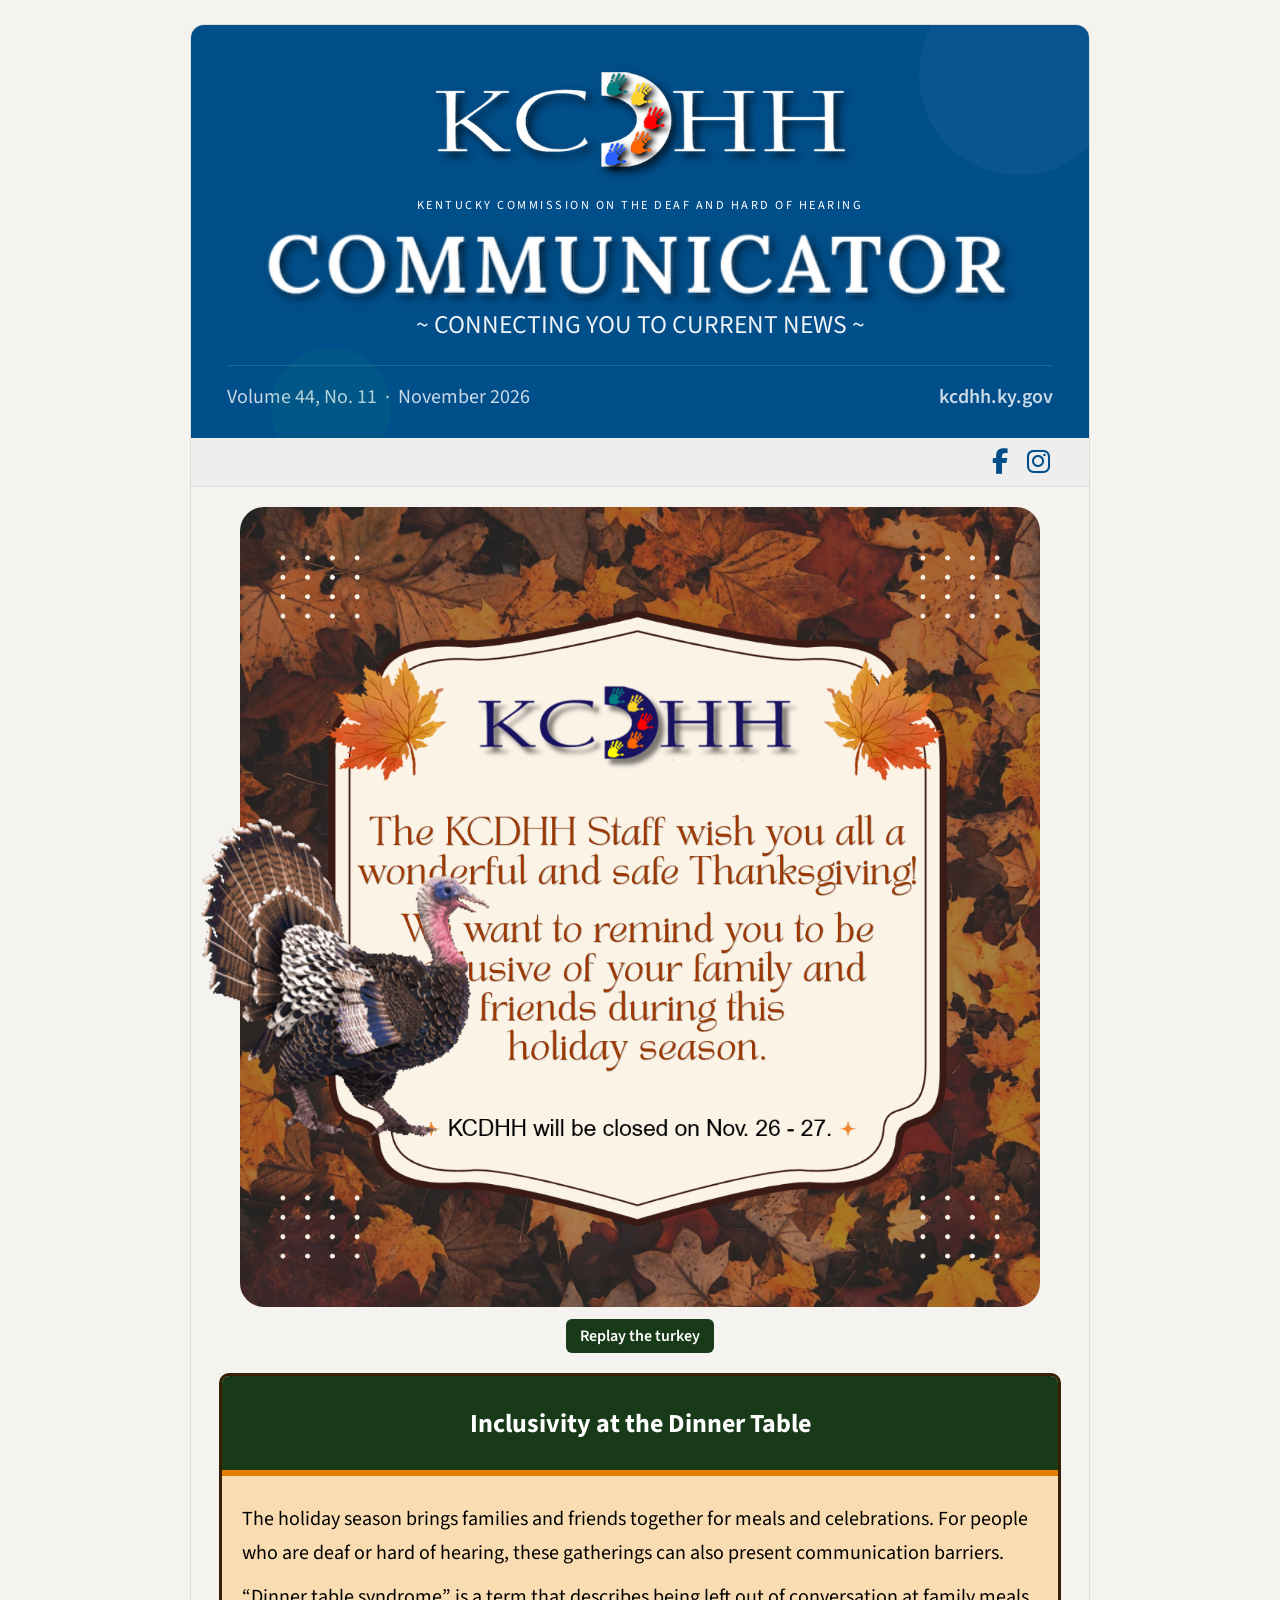
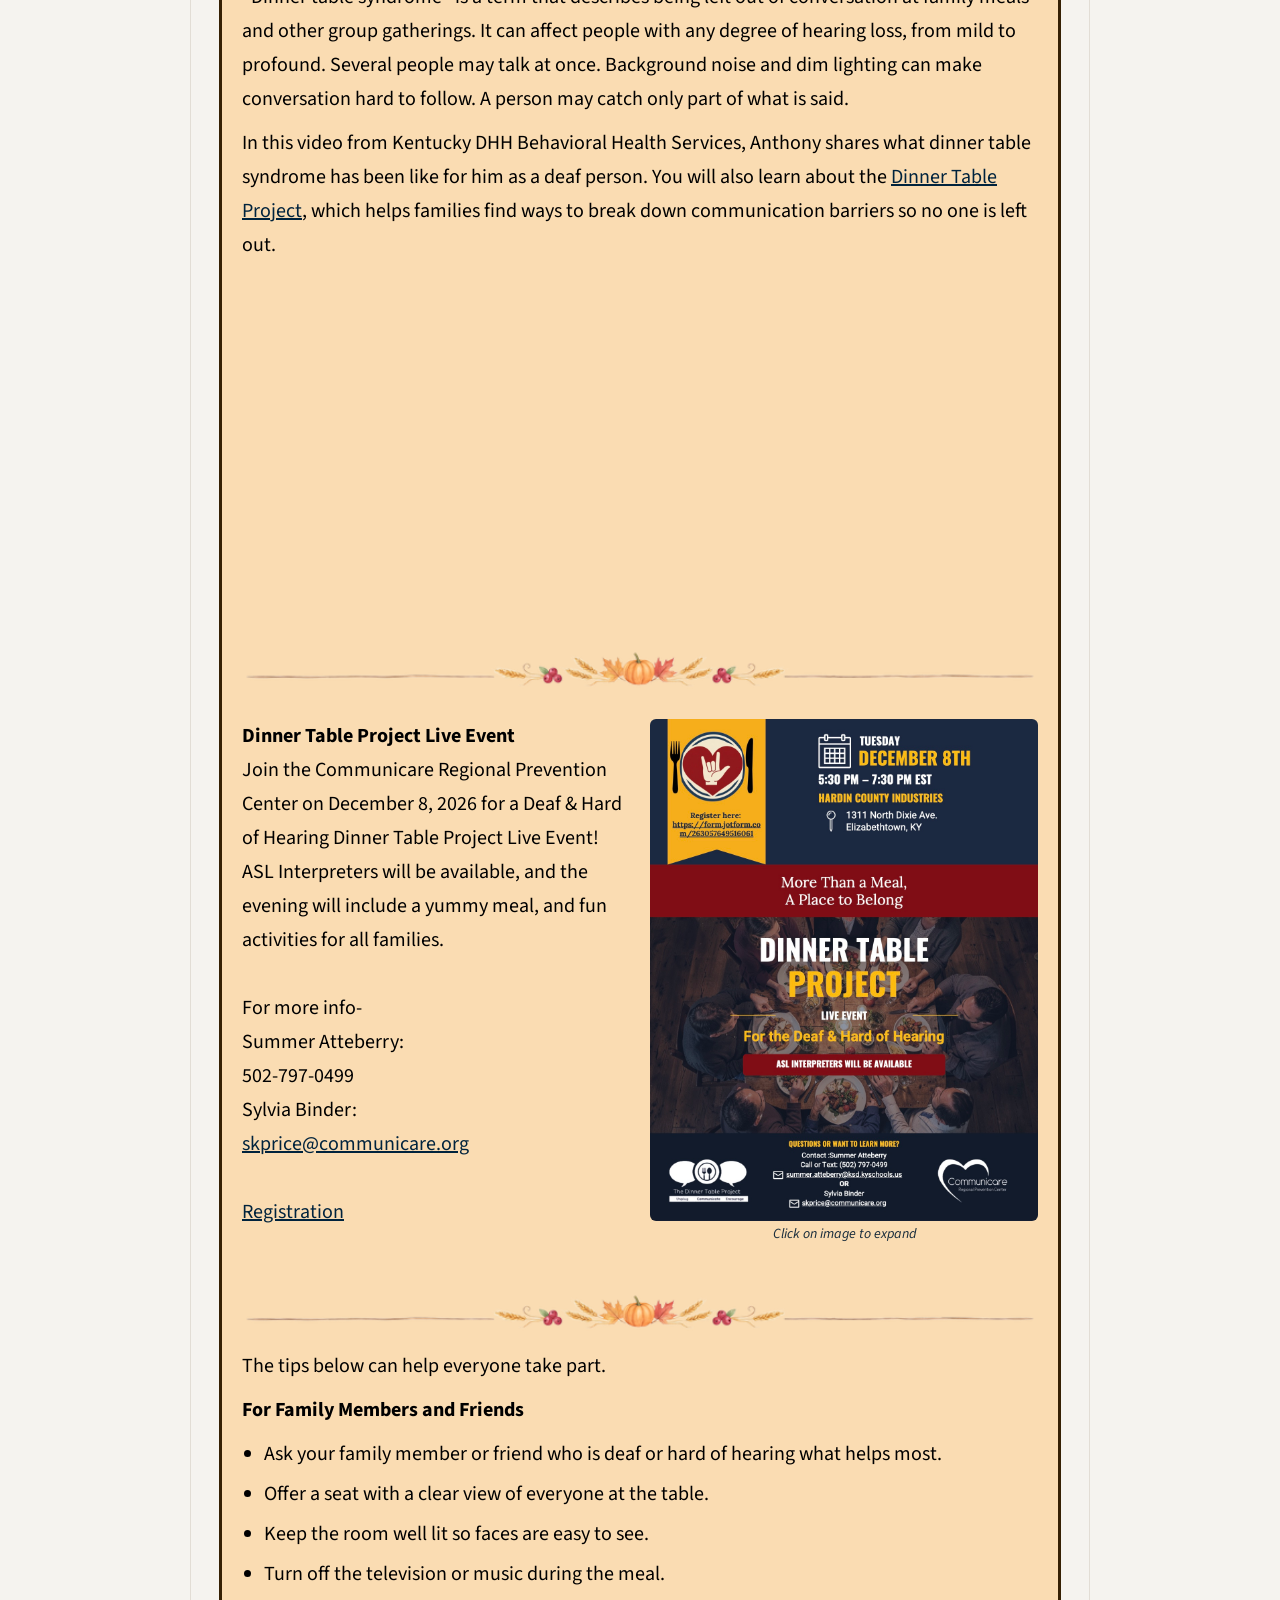
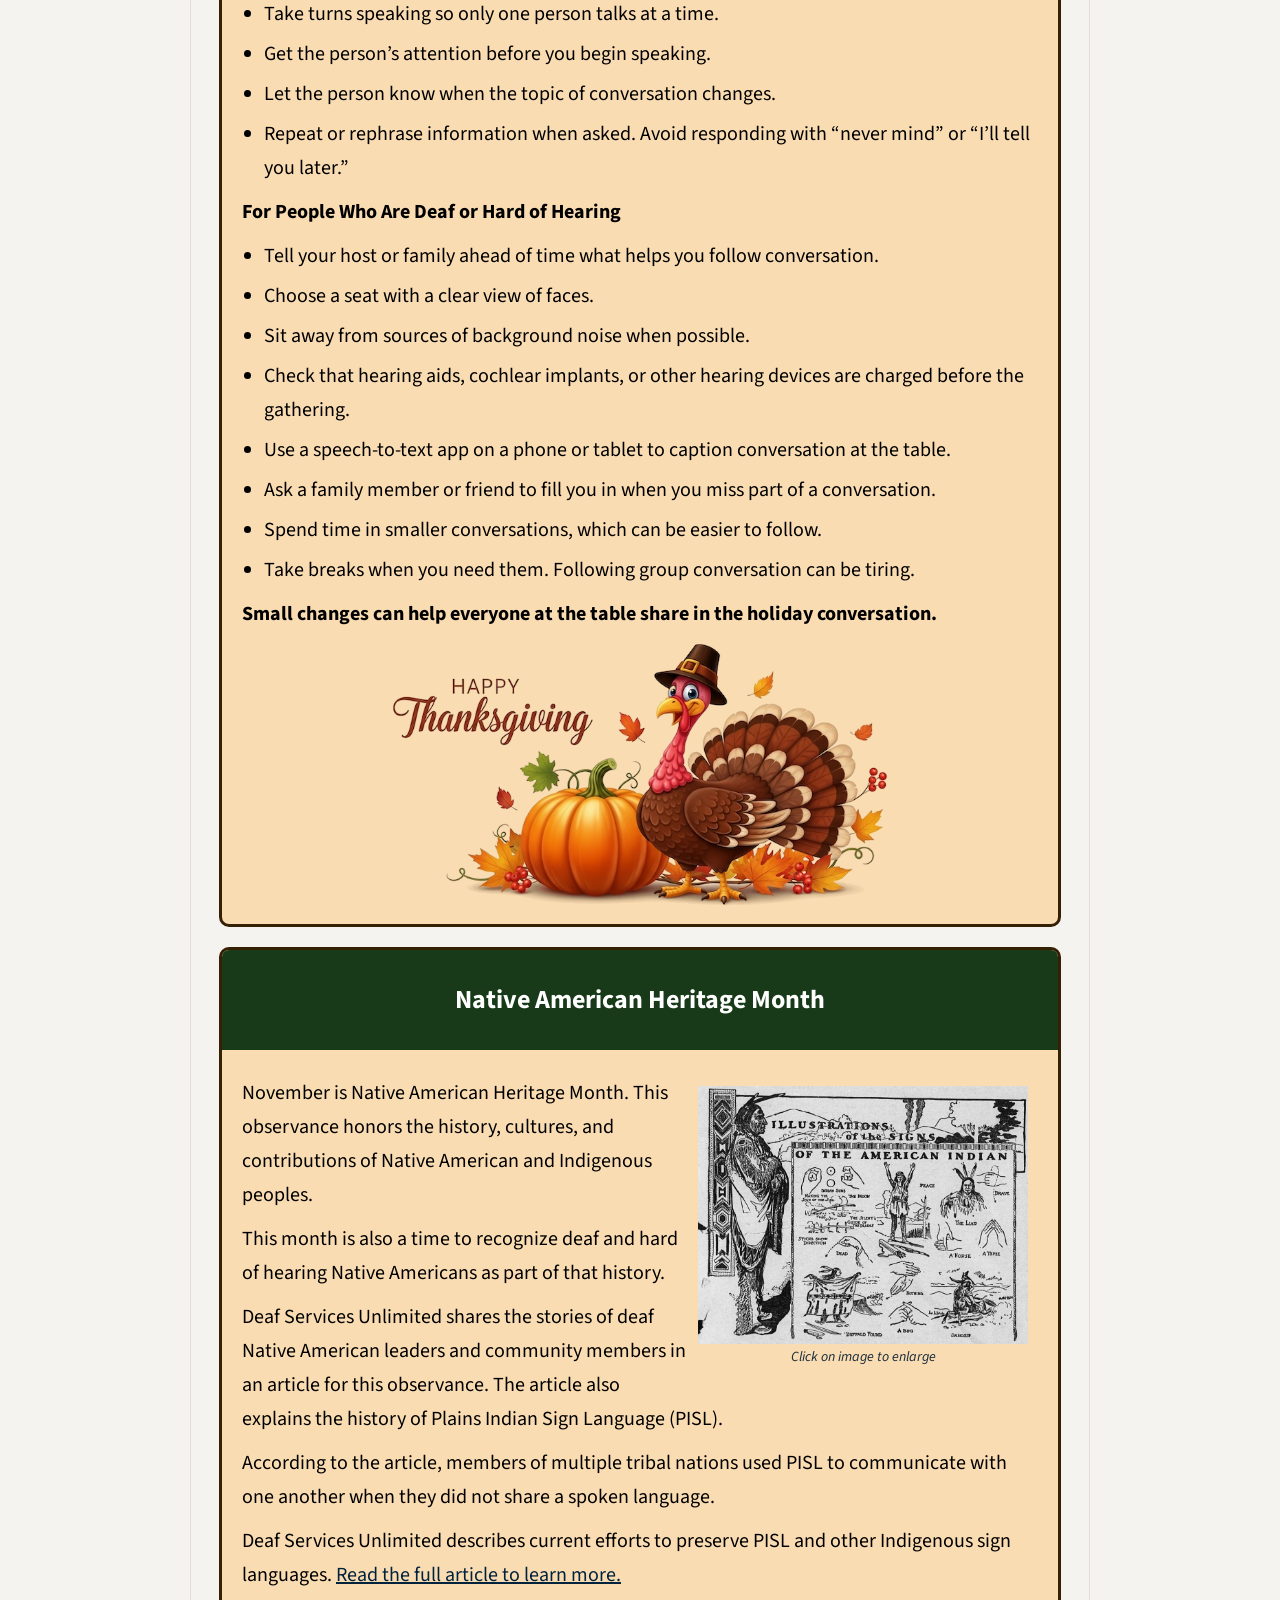
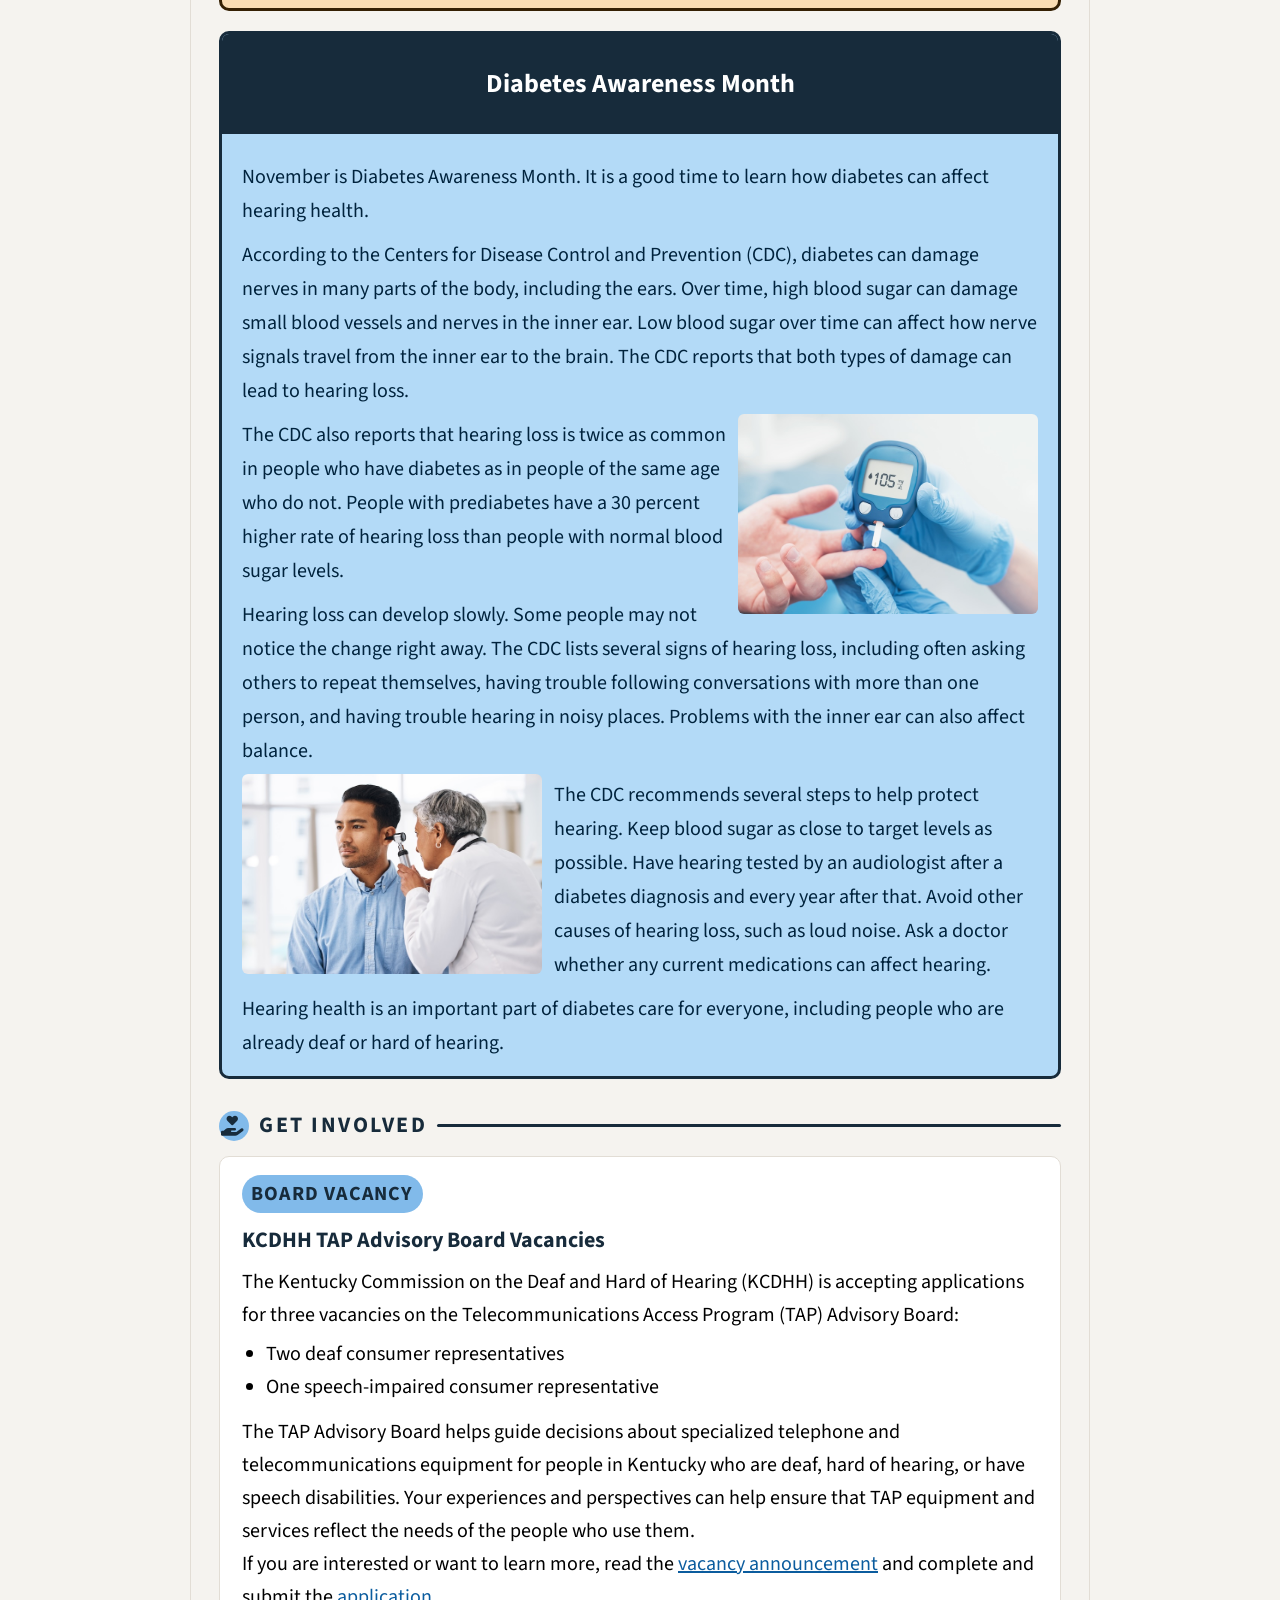
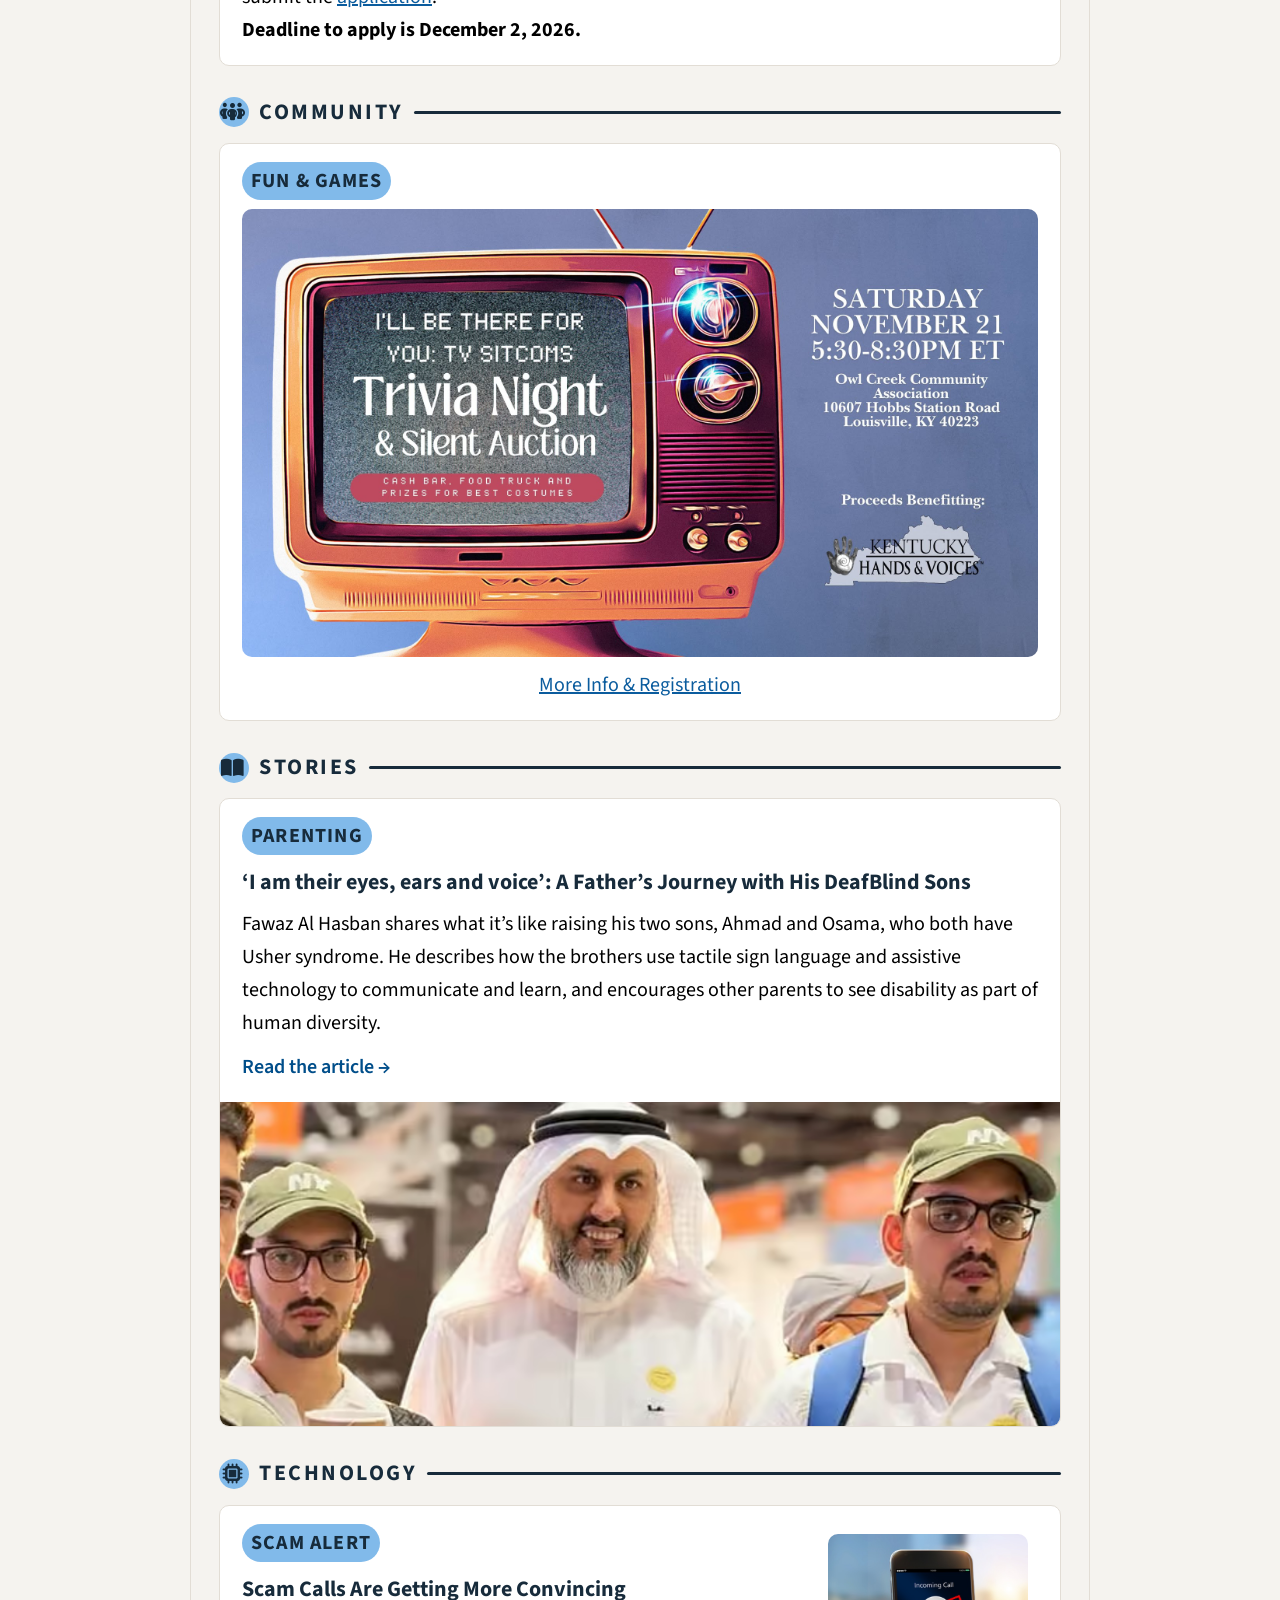
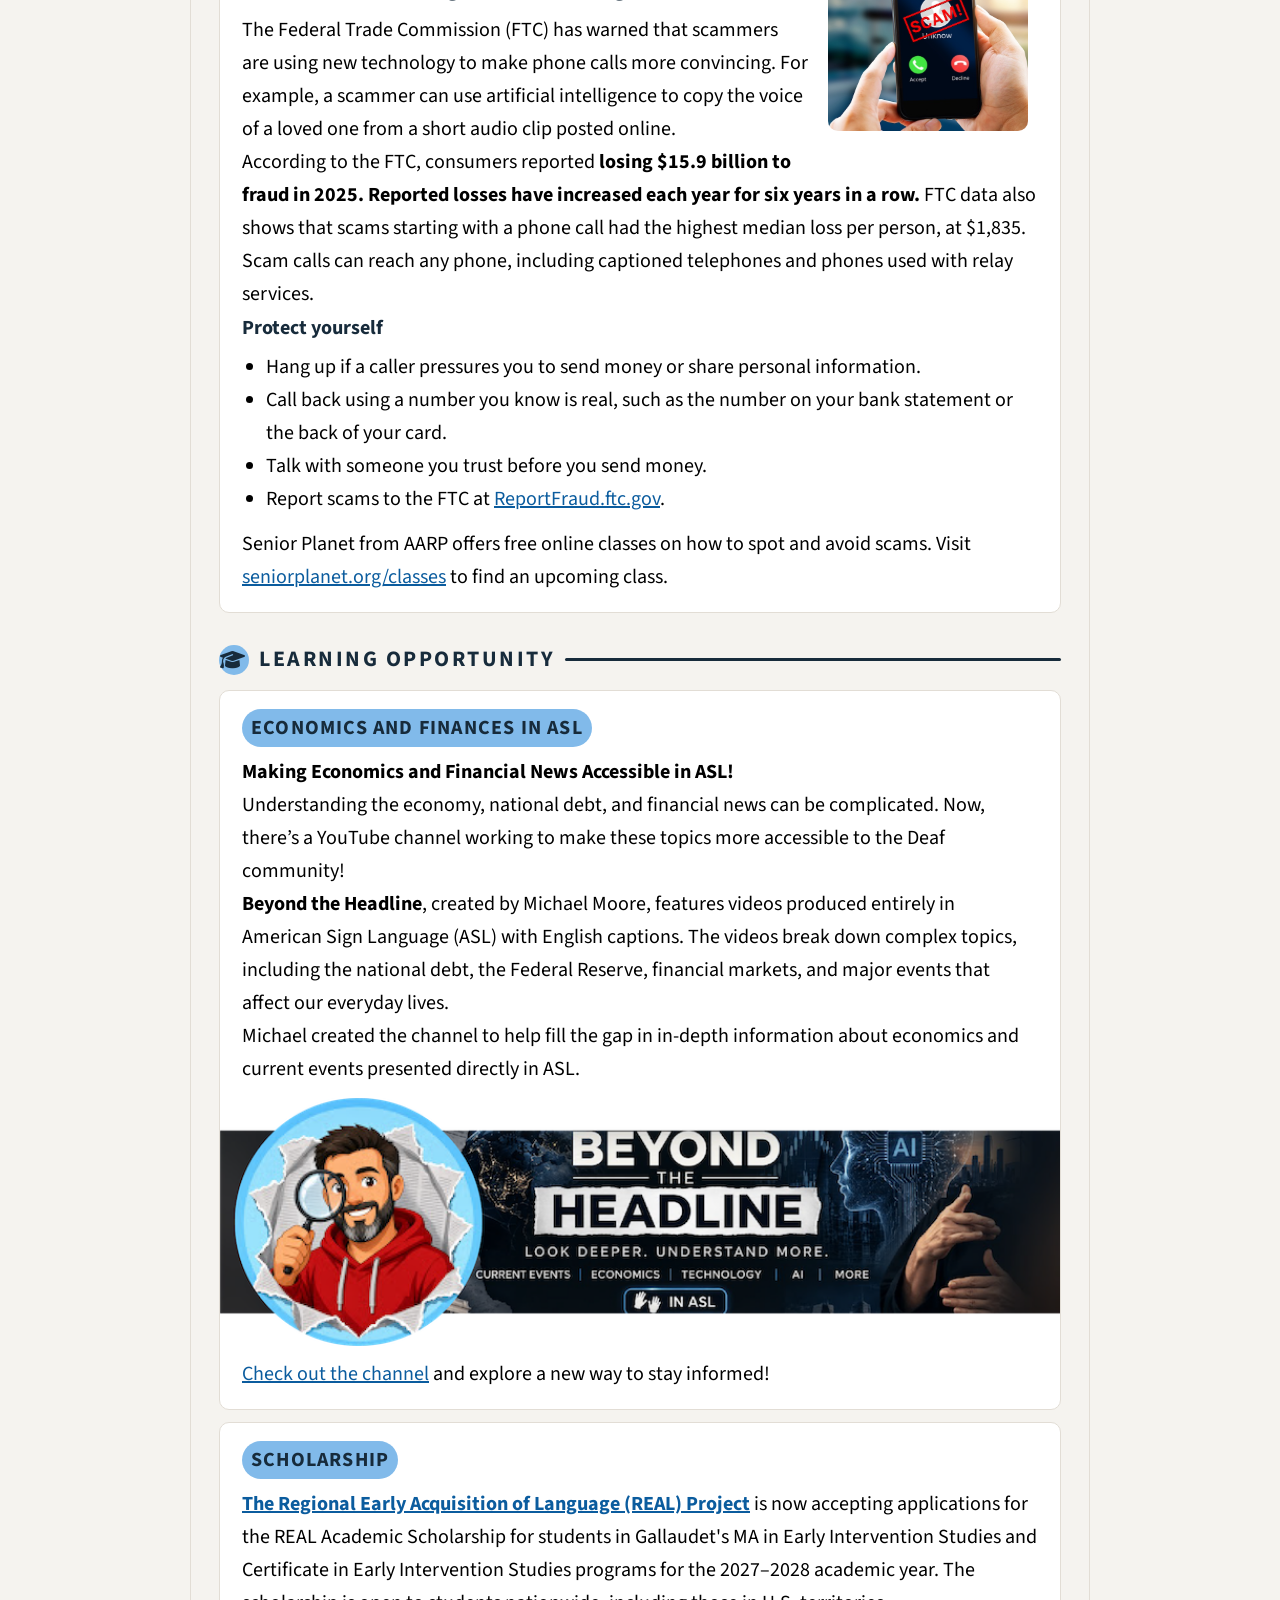
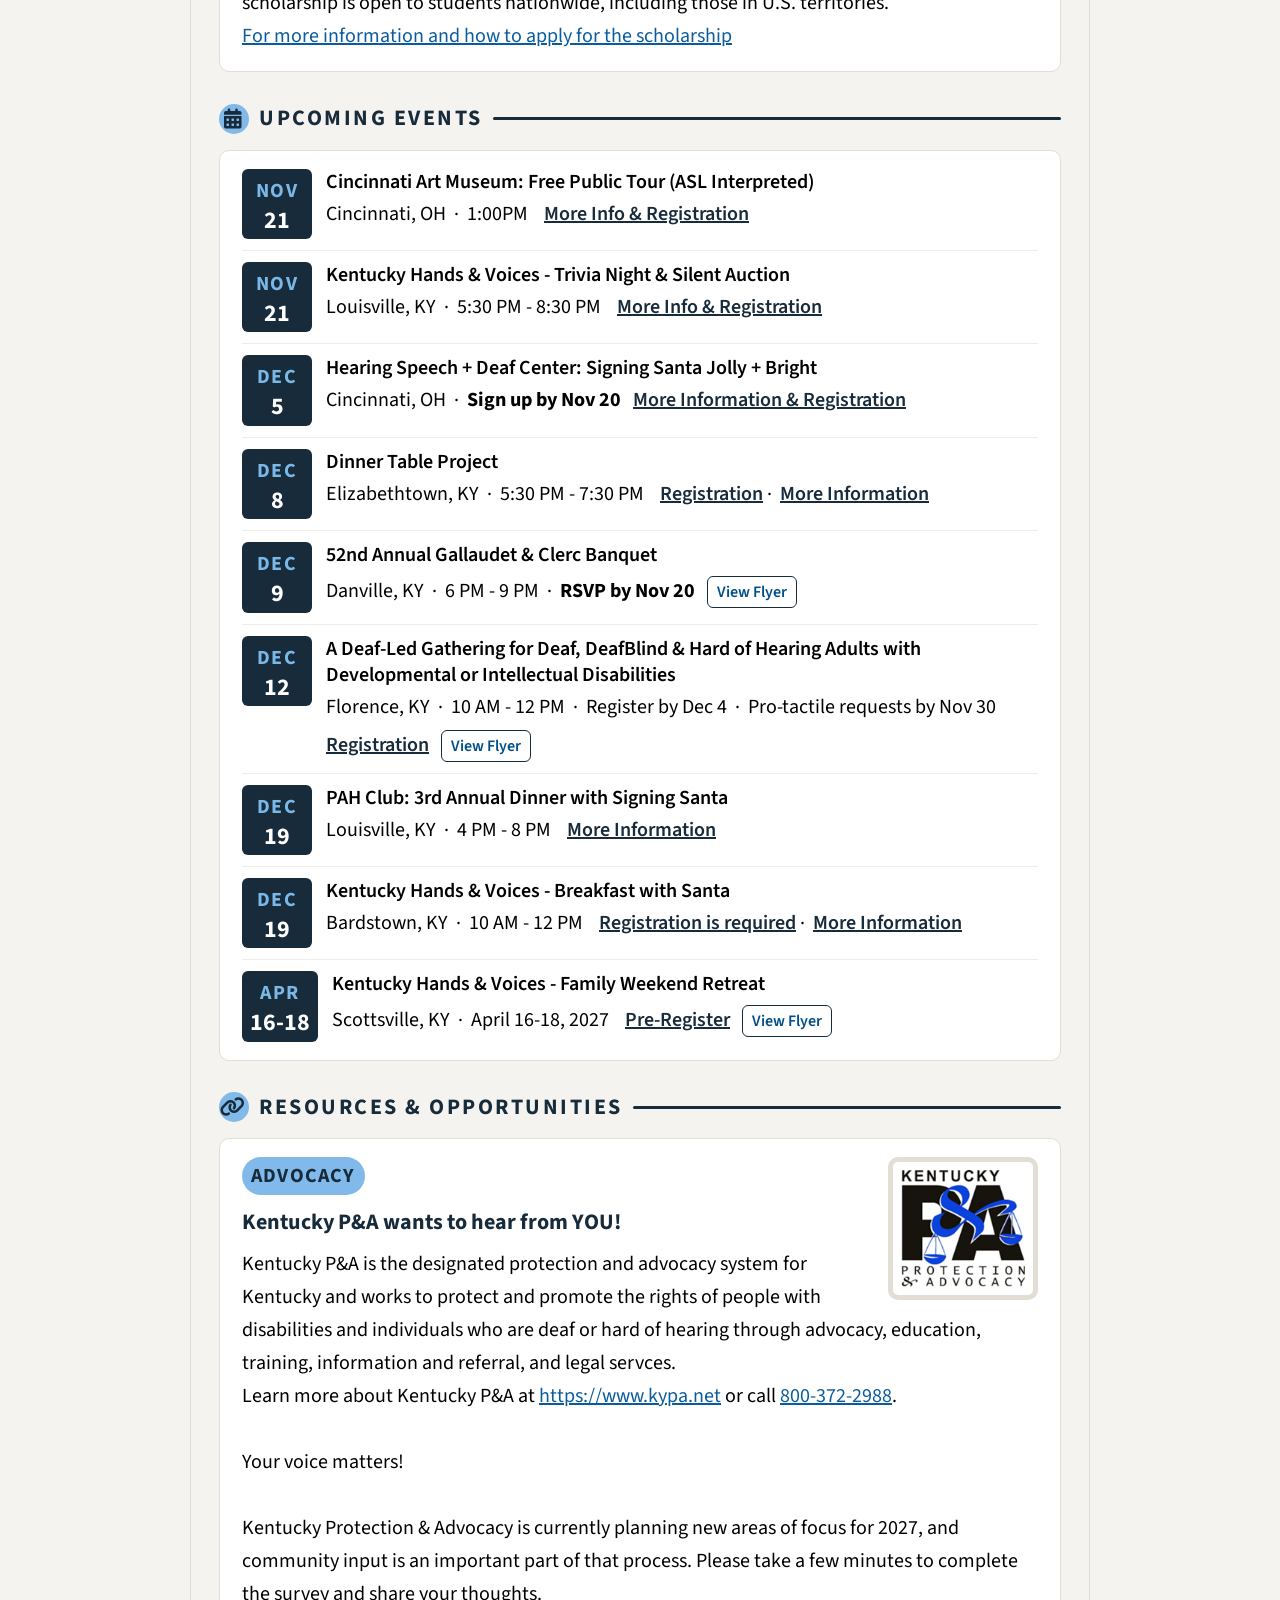
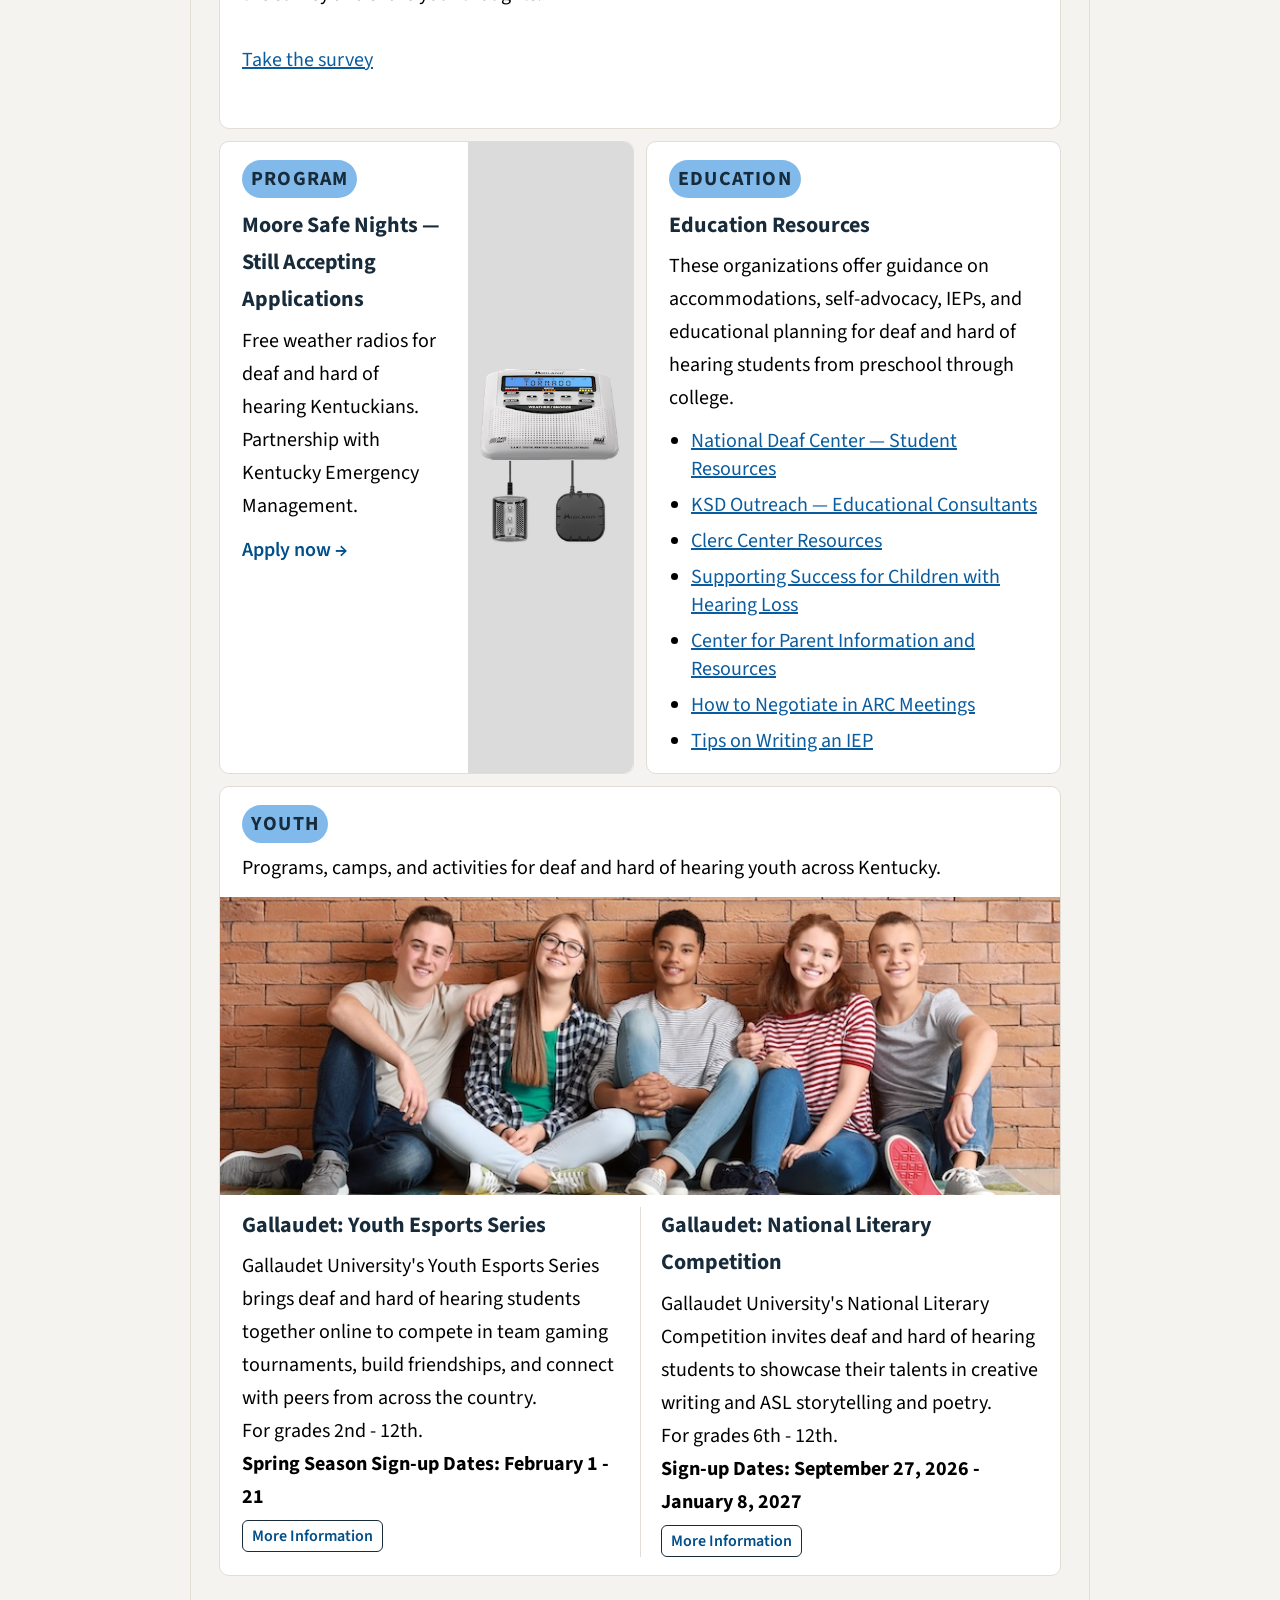
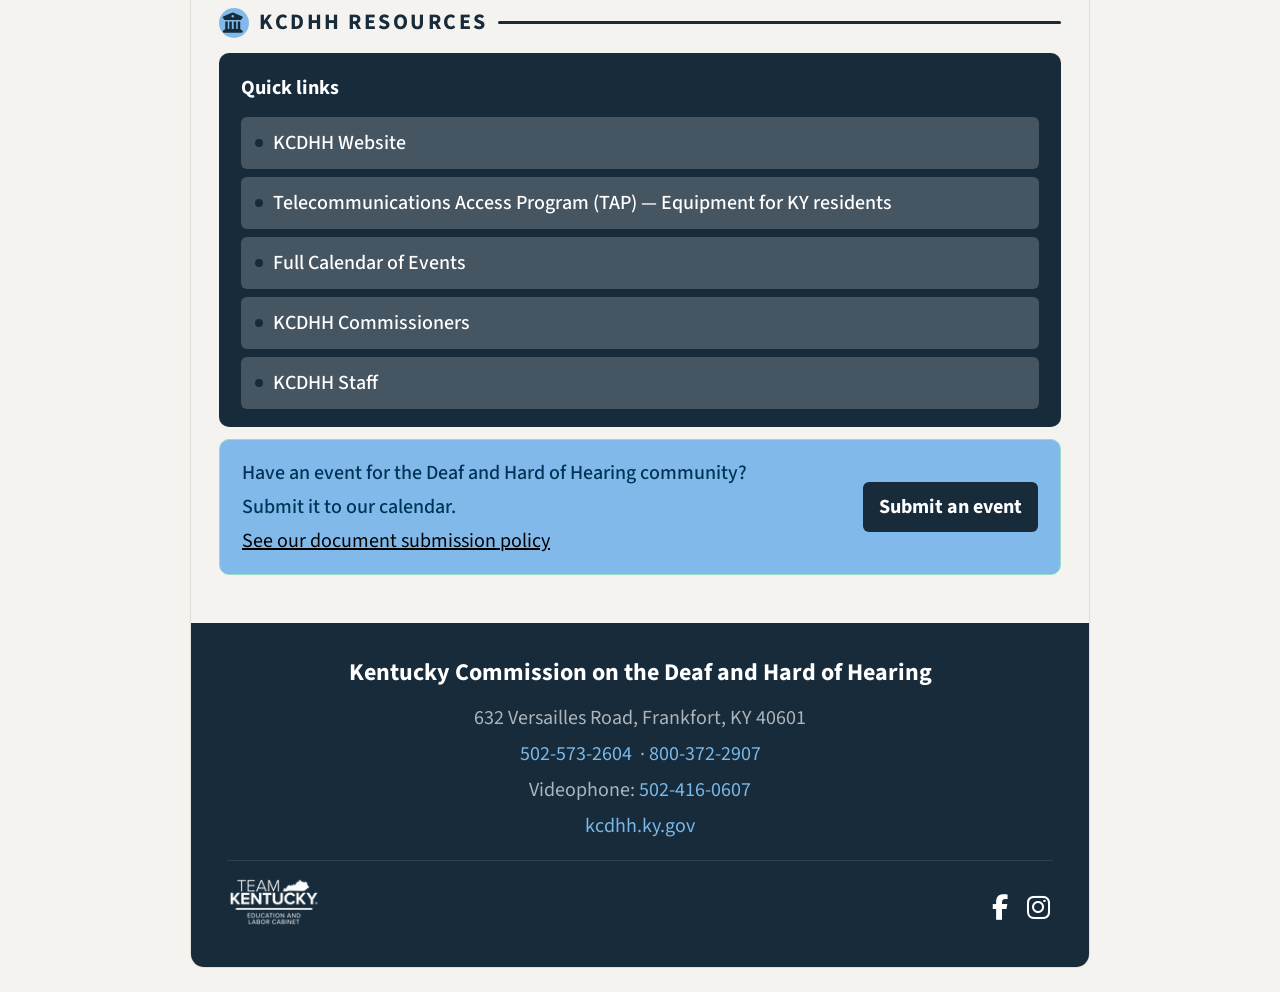
==== commit 911c485b: "scholarship 2 links" ====
--- a/index.html
+++ b/index.html
@@ -460,11 +460,12 @@
         <article class="nl-card" aria-label="REAL Academic Scholarship">
           <span class="card-tag tag-resource">Scholarship</span>
           <p>
-            <strong><a href="https://www.kcdhh.ky.gov/bulletin/REALGallaudetScholarship.pdf" target="_blank" rel="noopener">The Regional Early Acquisition of Language (REAL) Project</a></strong> is now accepting applications
+            <strong><a href="https://clerccenter.gallaudet.edu/real/" target="_blank" rel="noopener">The Regional Early Acquisition of Language (REAL) Project</a></strong> is now accepting applications
             for the REAL Academic Scholarship for students in Gallaudet's MA in Early Intervention Studies and
             Certificate in Early Intervention Studies programs for the 2027&ndash;2028 academic year. The scholarship is
             open to students nationwide, including those in U.S. territories.
           </p>
+          <p><a href="https://www.kcdhh.ky.gov/bulletin/REALGallaudetScholarship.pdf" target="_blank" rel="noopener">For more information and how to apply for the scholarship</a></p>
         </article>
         <!-- ══════════════════════════════════════════
         UPCOMING EVENTS
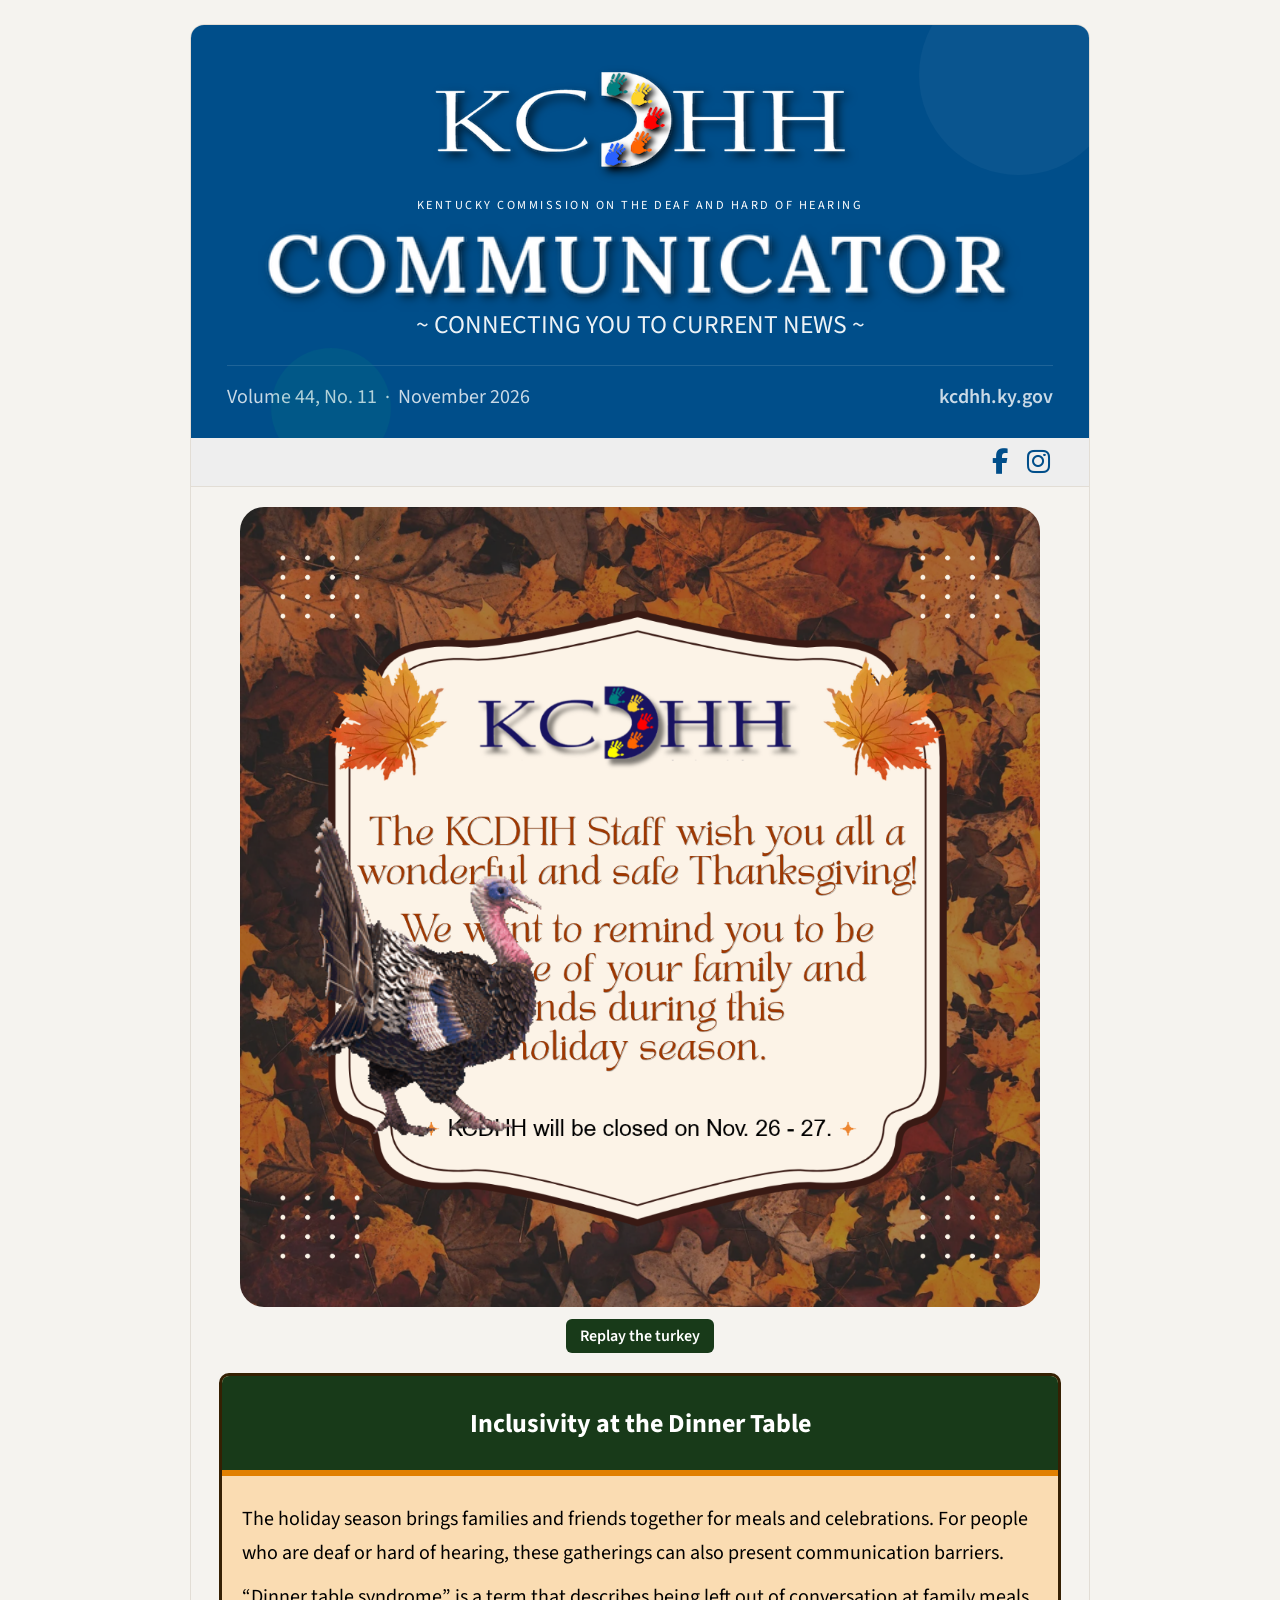
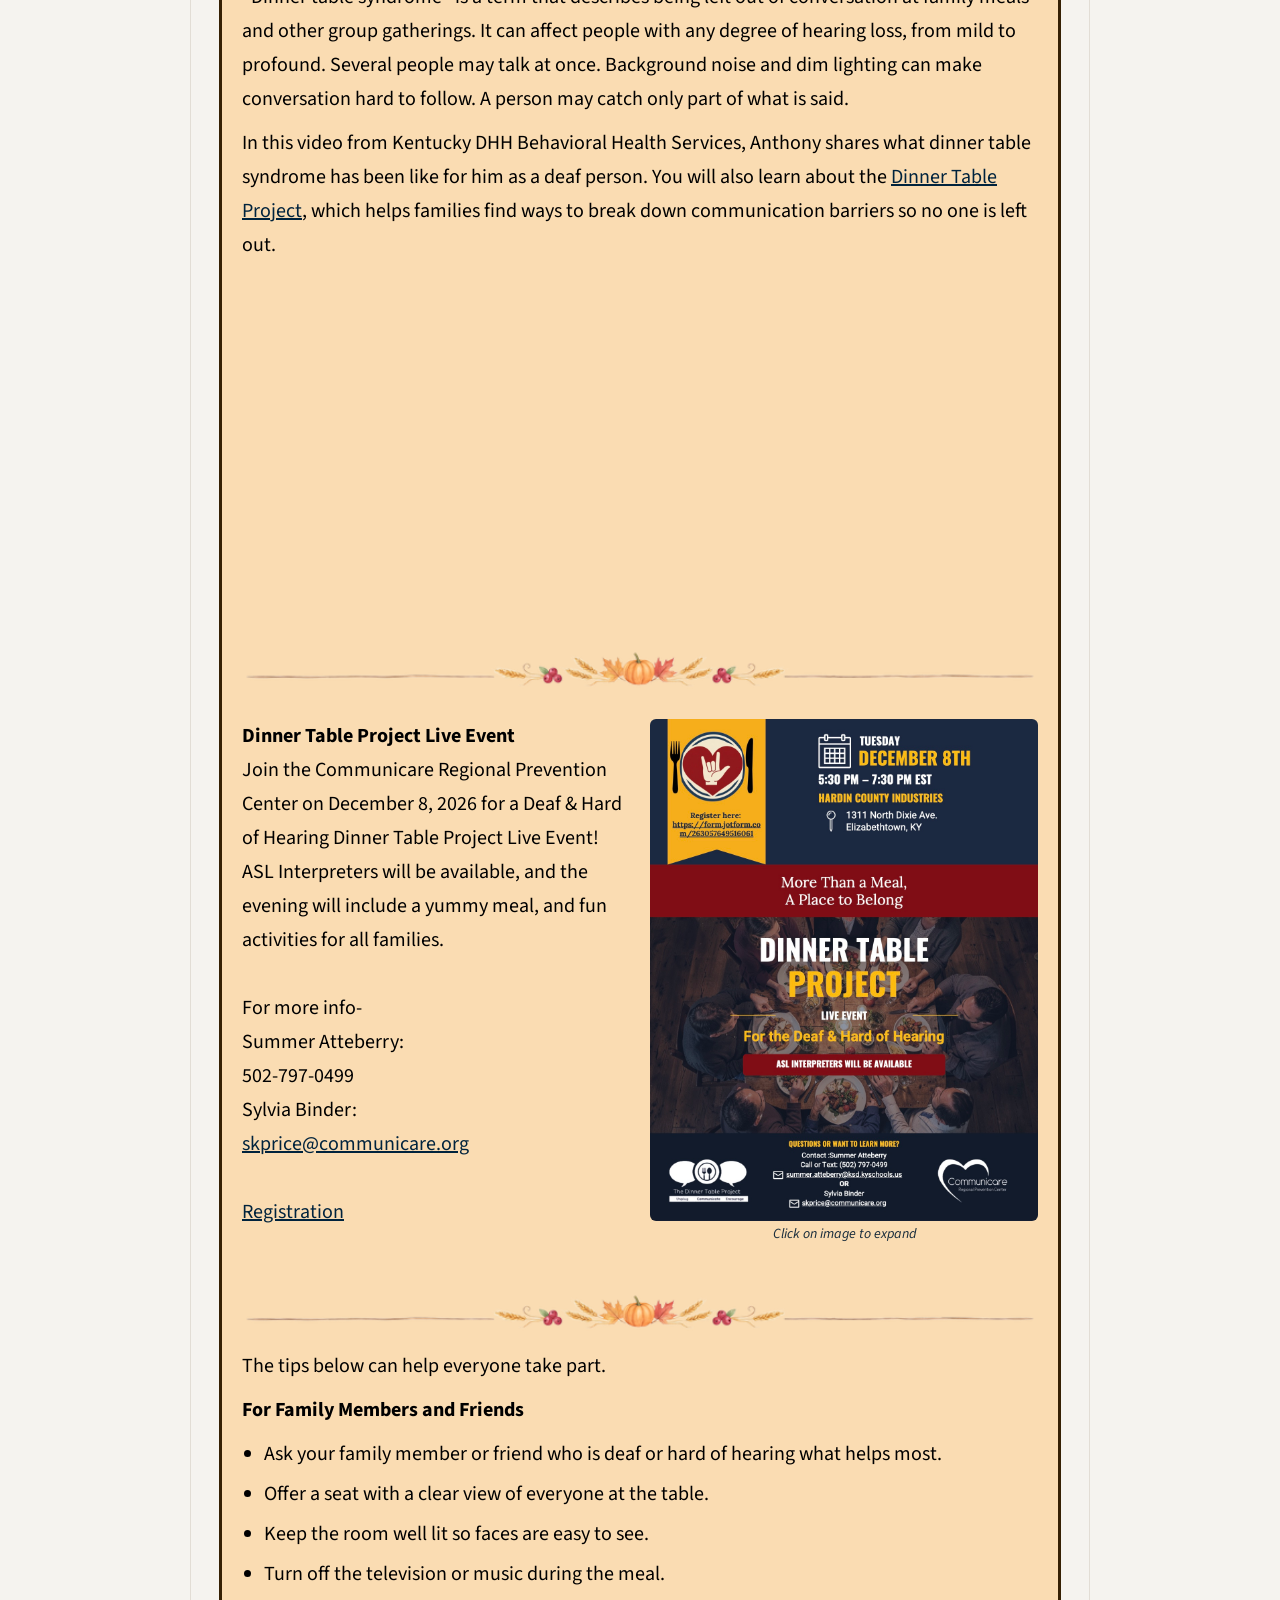
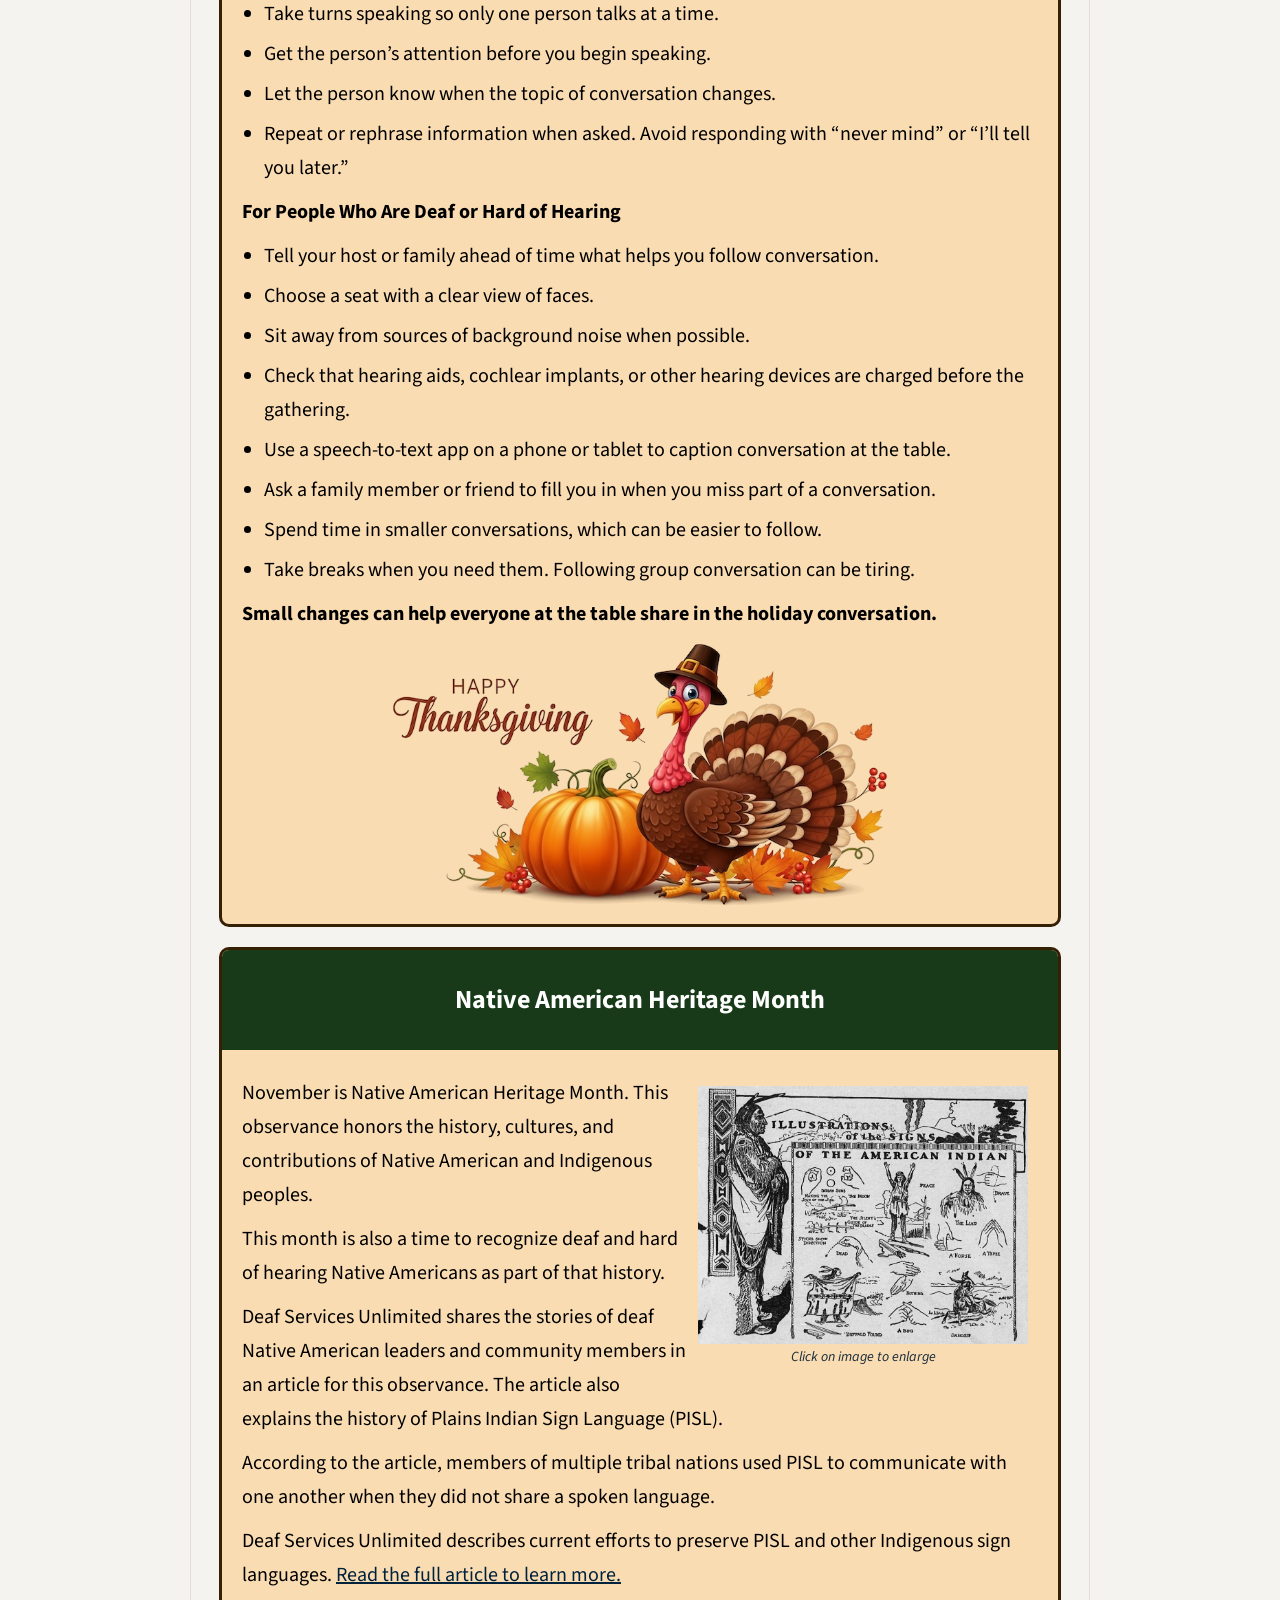
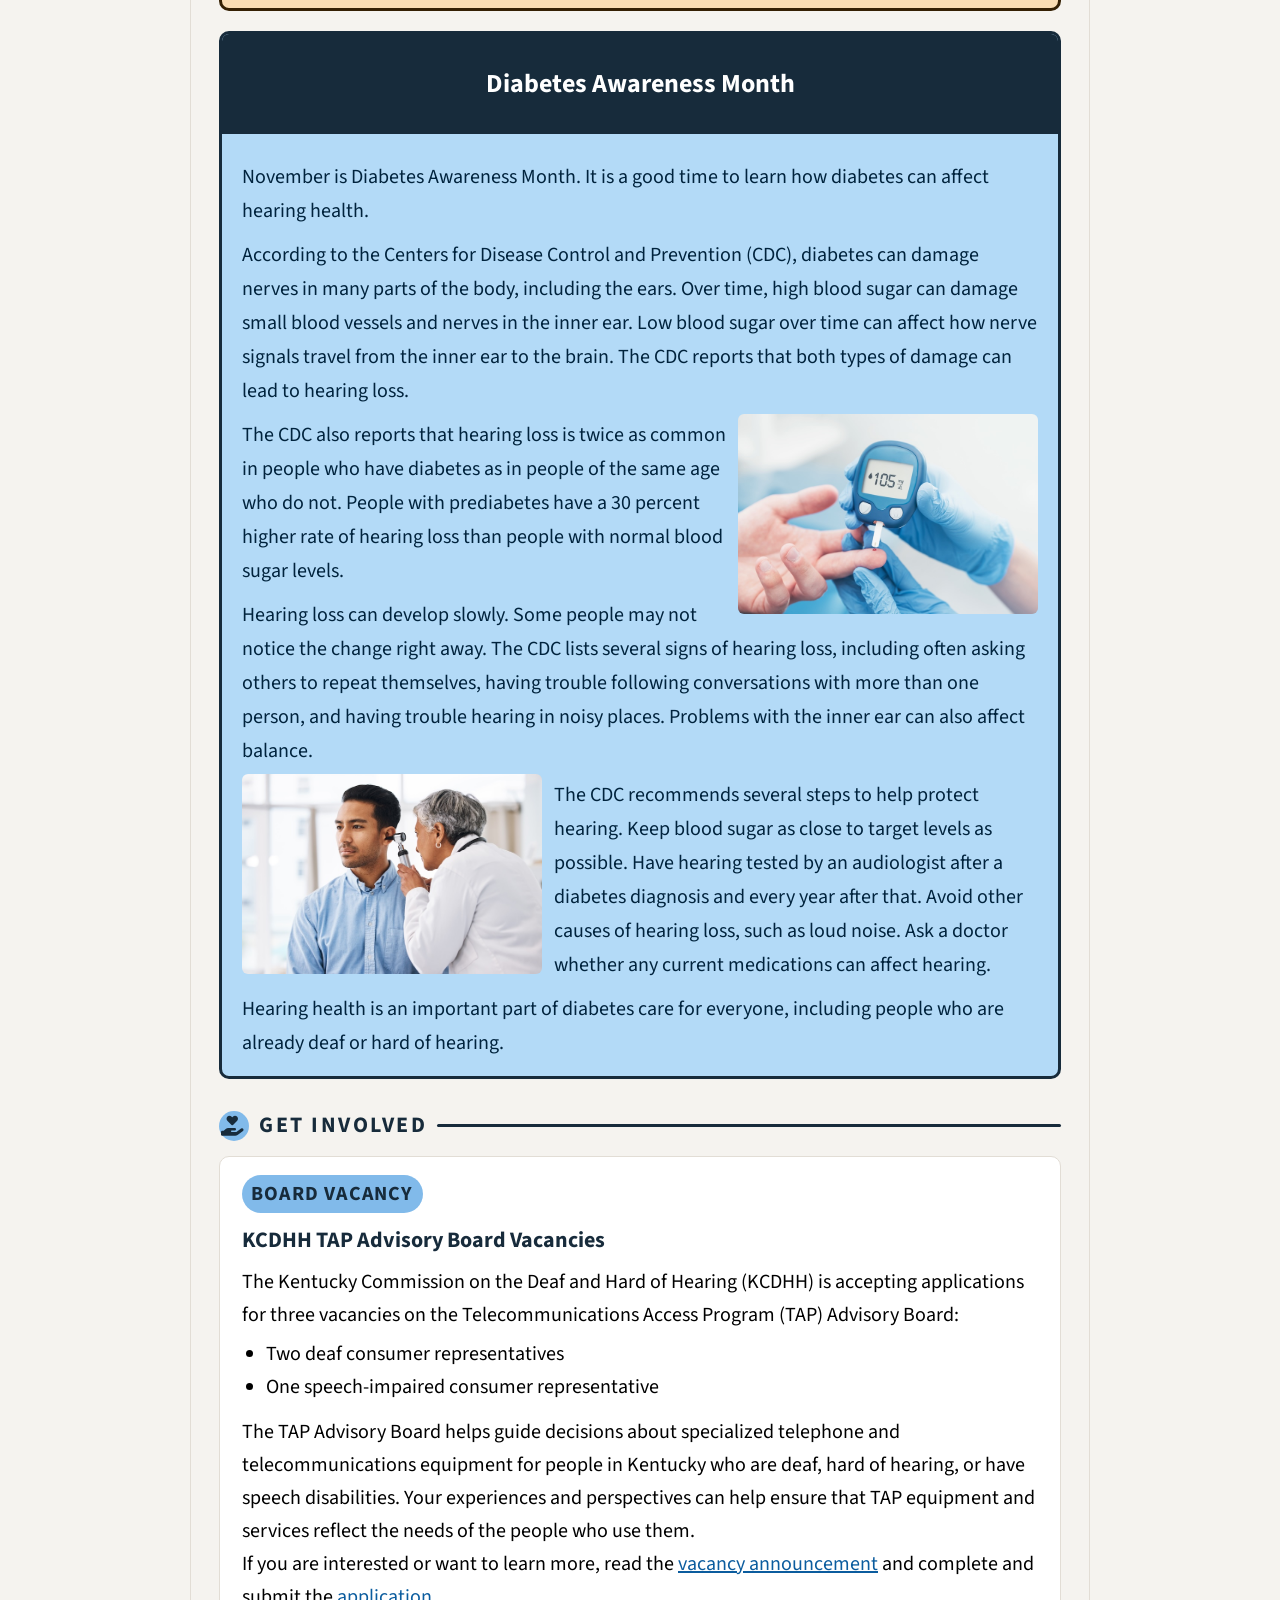
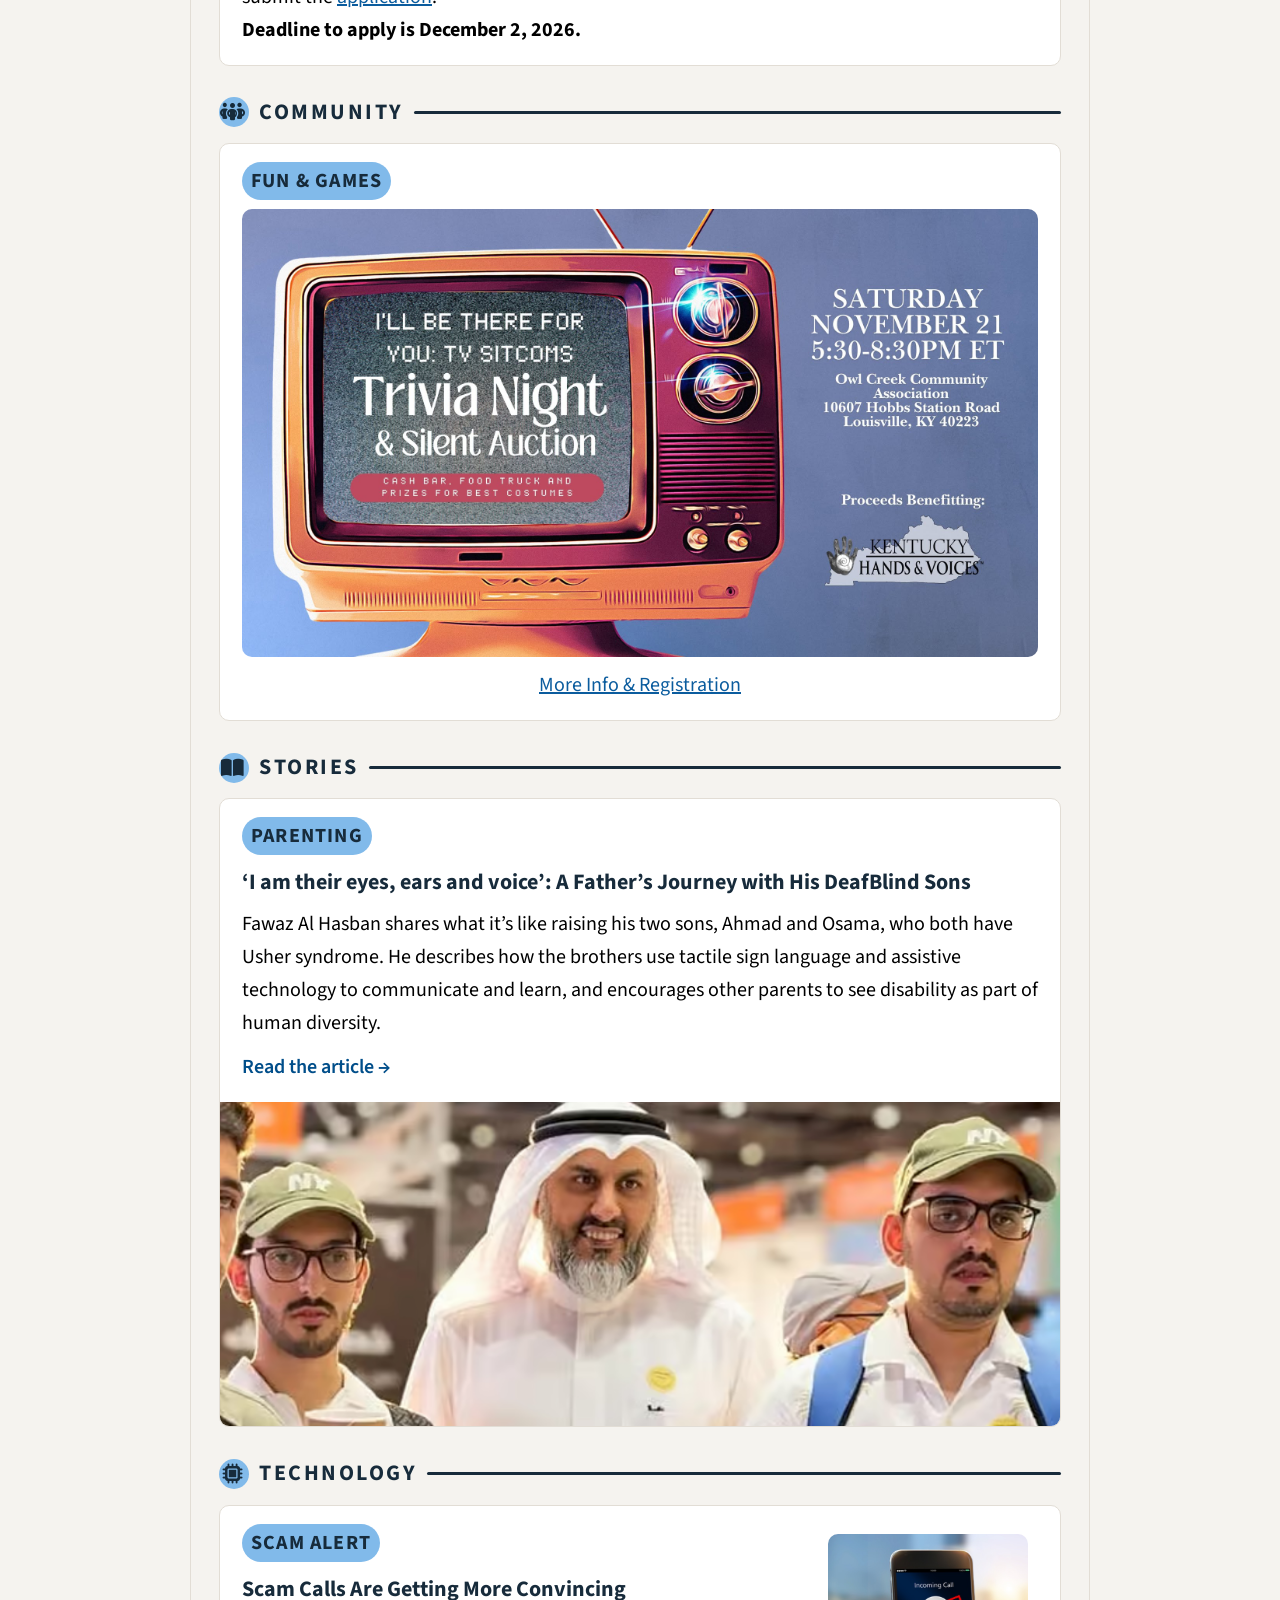
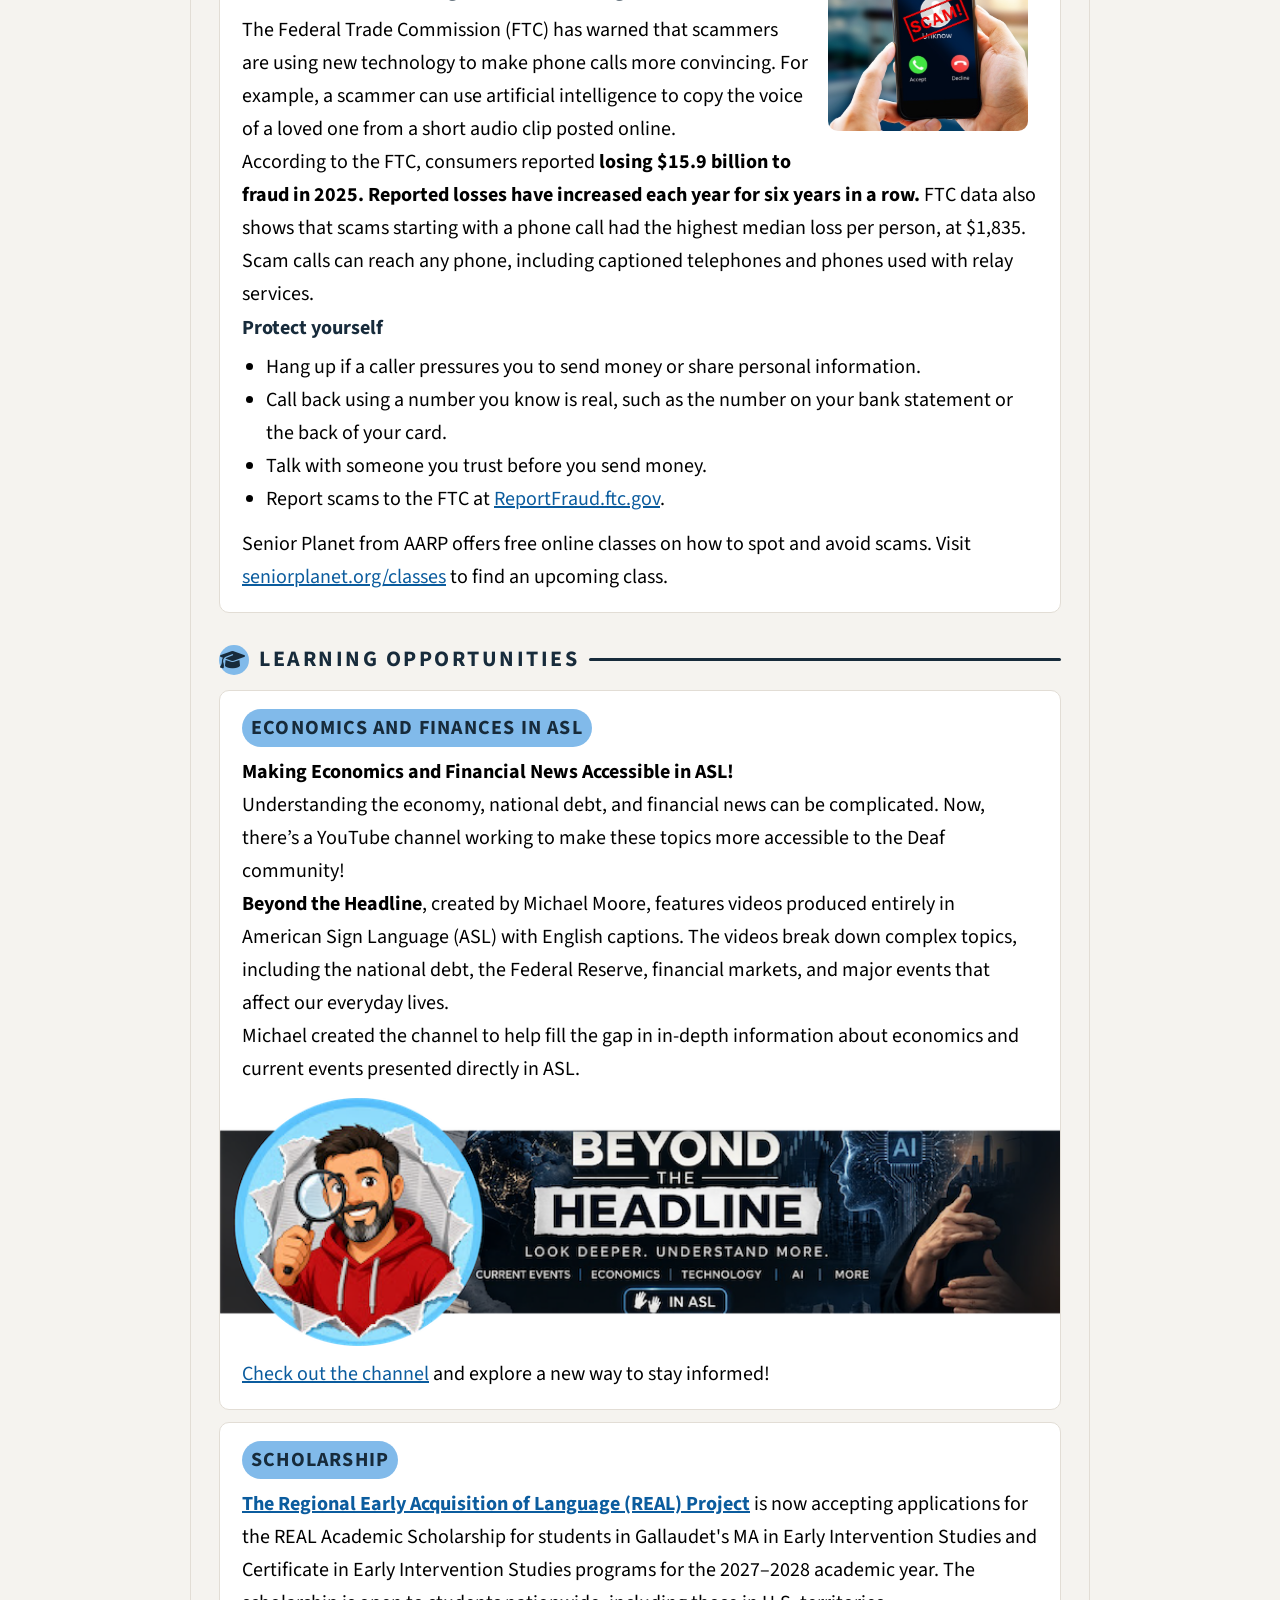
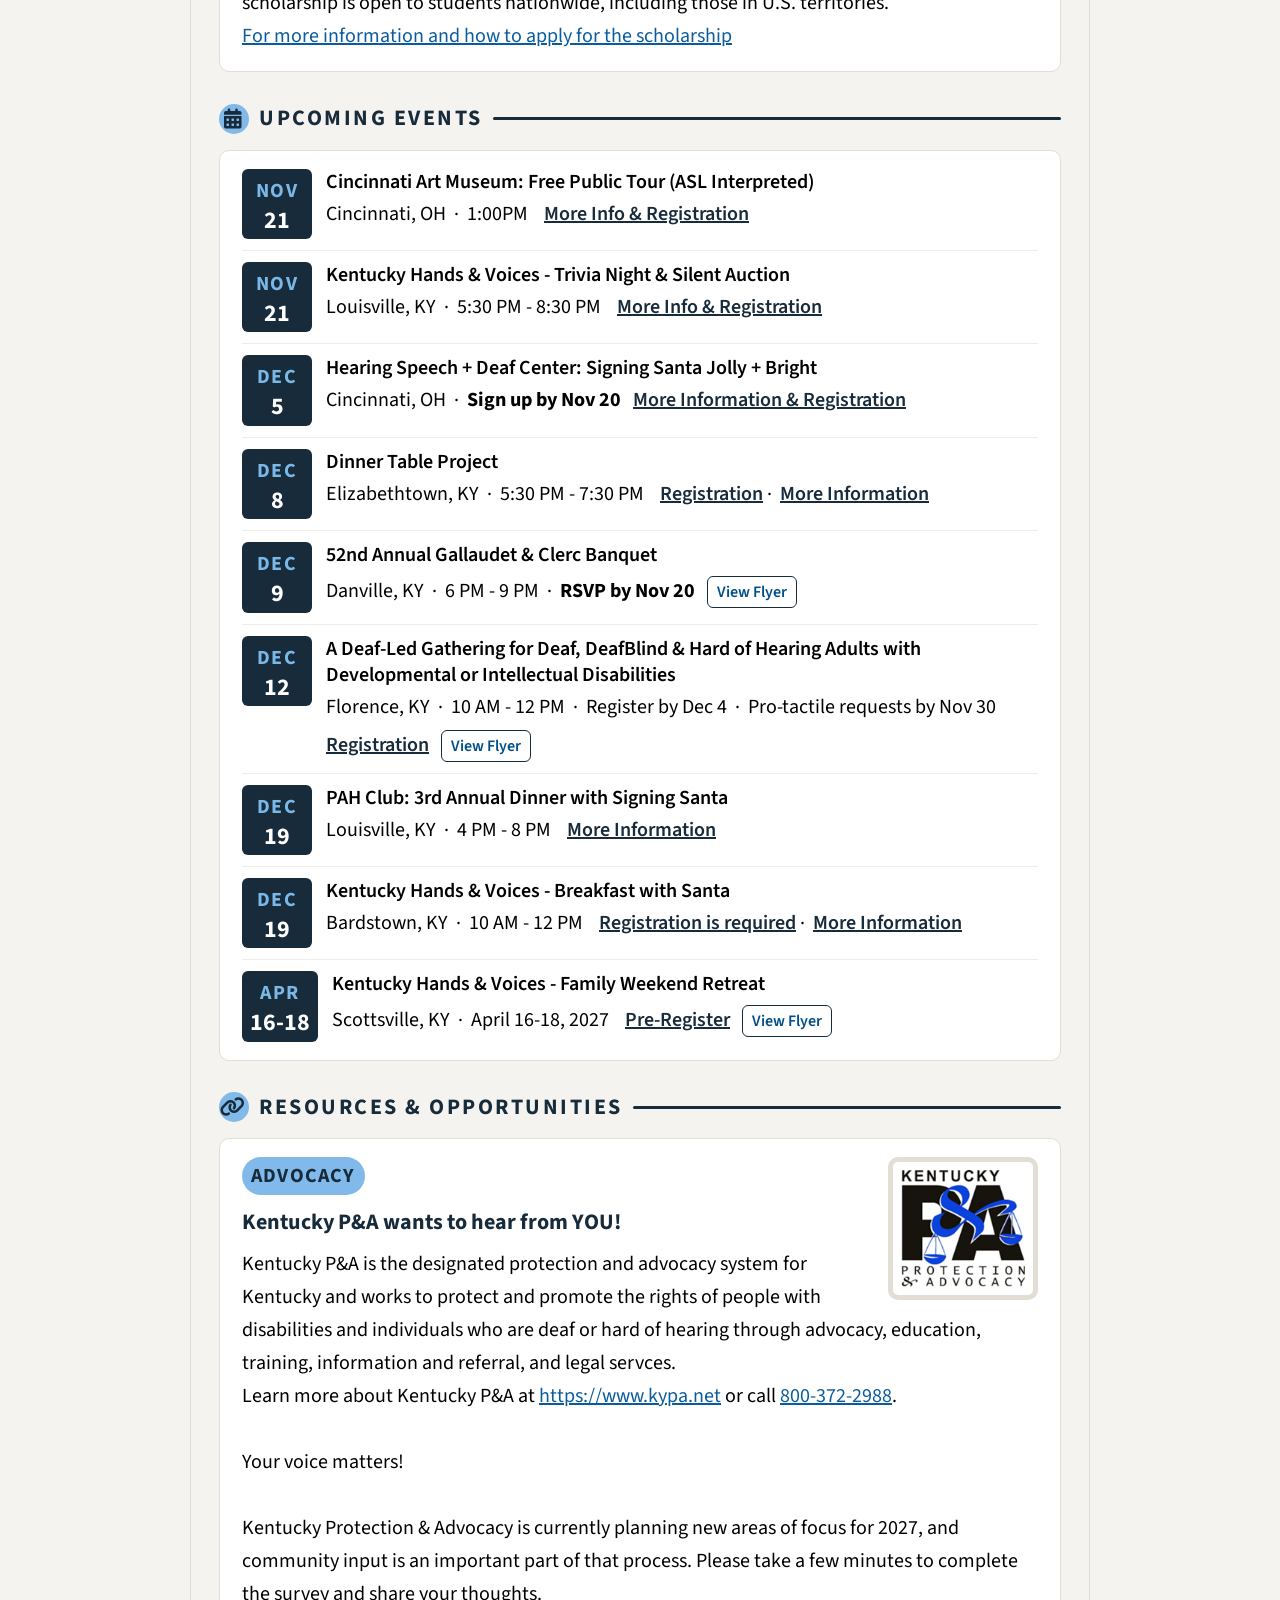
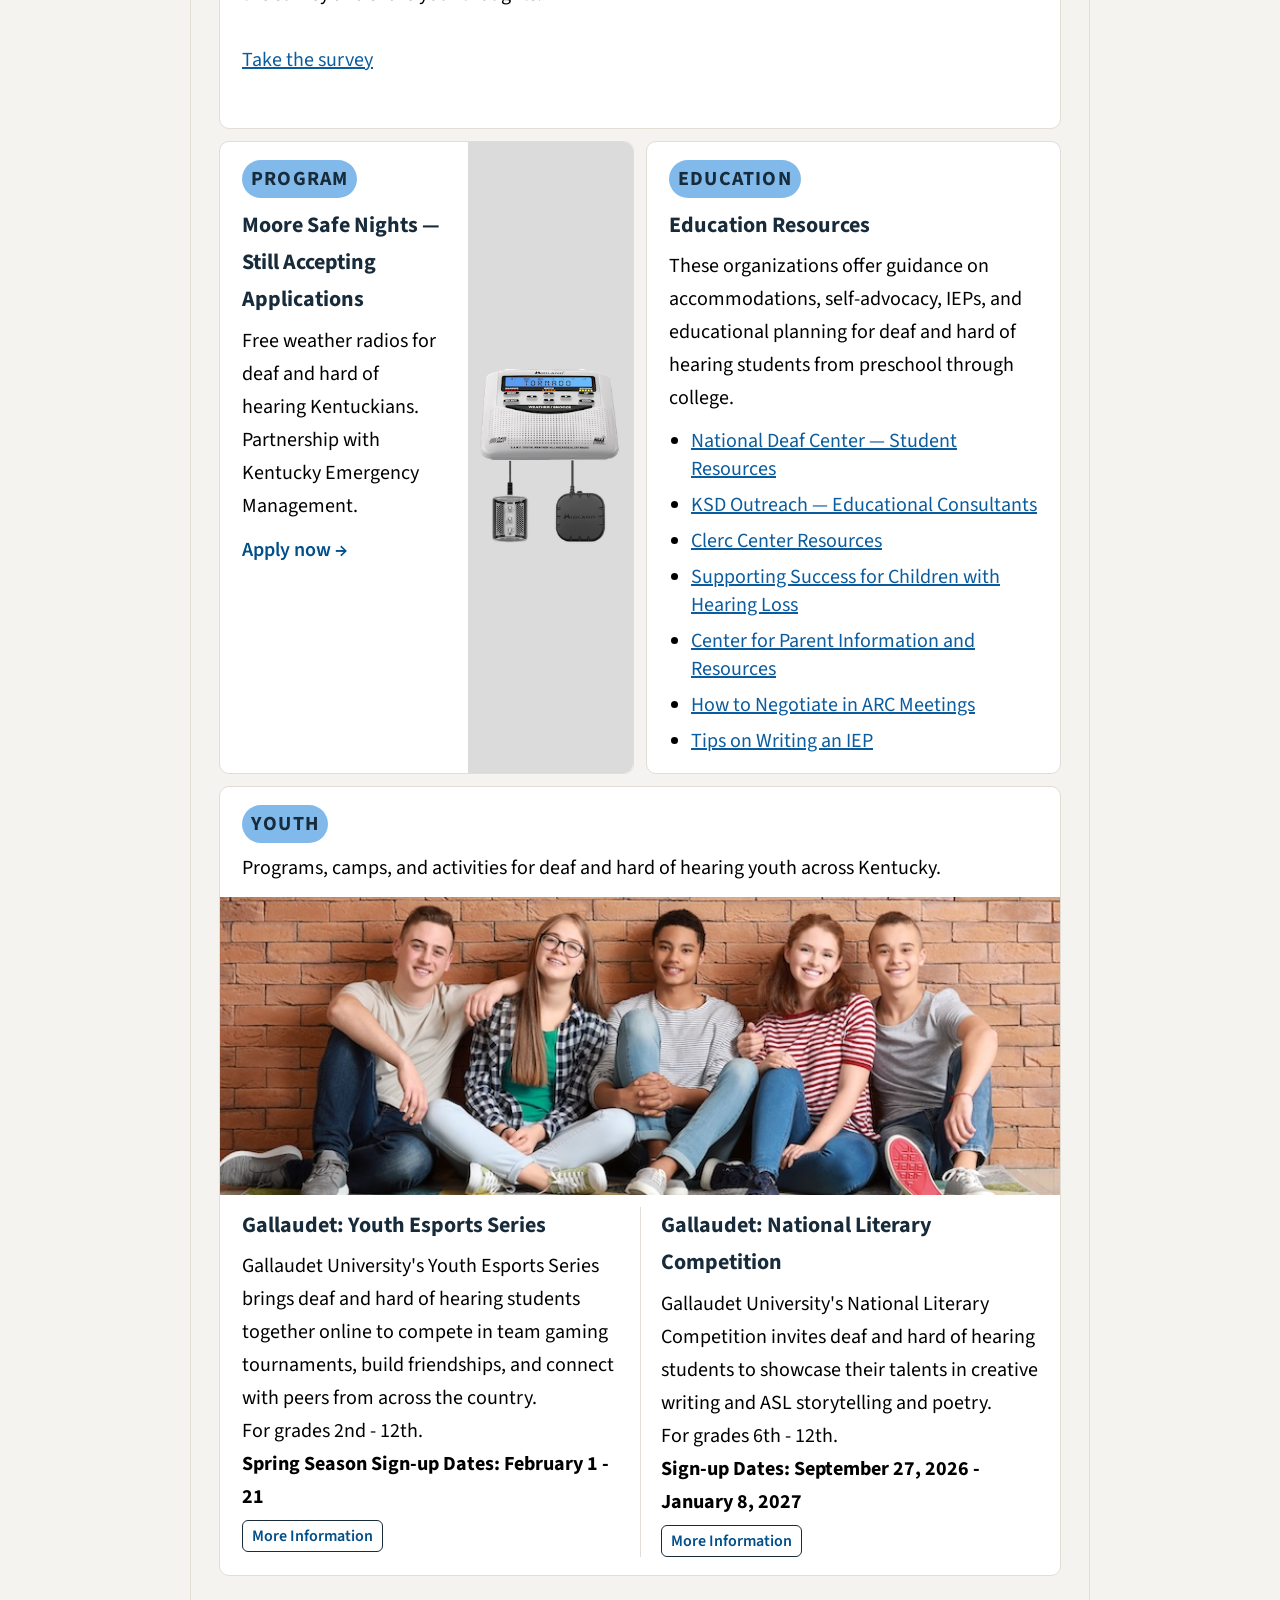
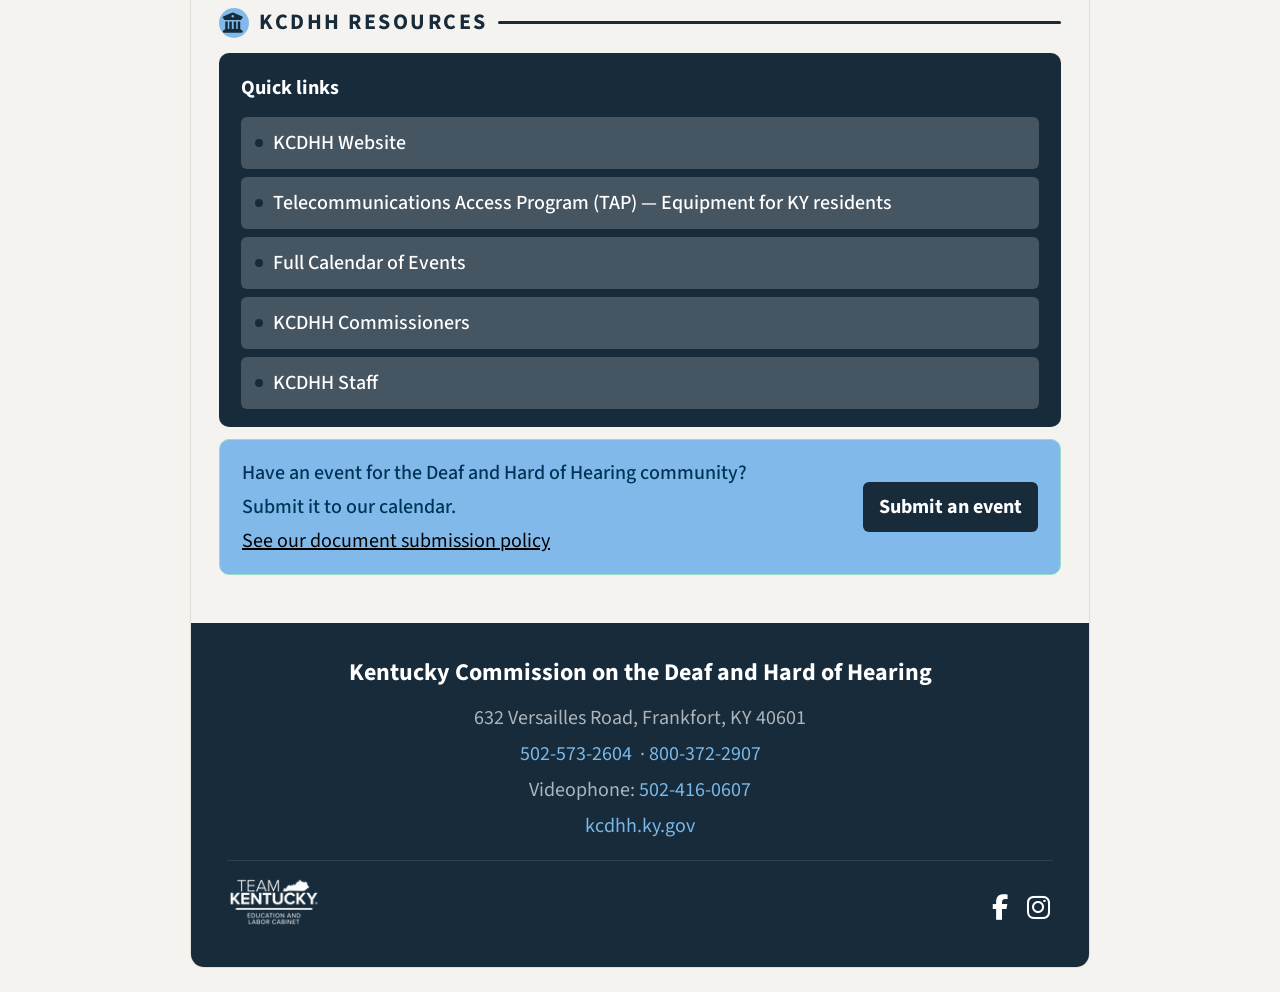
==== commit a5fceebb: "learning opportunities" ====
--- a/index.html
+++ b/index.html
@@ -425,7 +425,7 @@
         ══════════════════════════════════════════ -->
         <div class="section-label" role="heading" aria-level="2">
           <span class="section-icon" aria-hidden="true"><i class="fa-solid fa-graduation-cap"></i></span>
-          Learning Opportunity
+          Learning Opportunities
         </div>
         <article class="nl-card" aria-label="Economics and Finances in ASL">
           <span class="card-tag tag-resource">Economics and Finances in ASL</span>
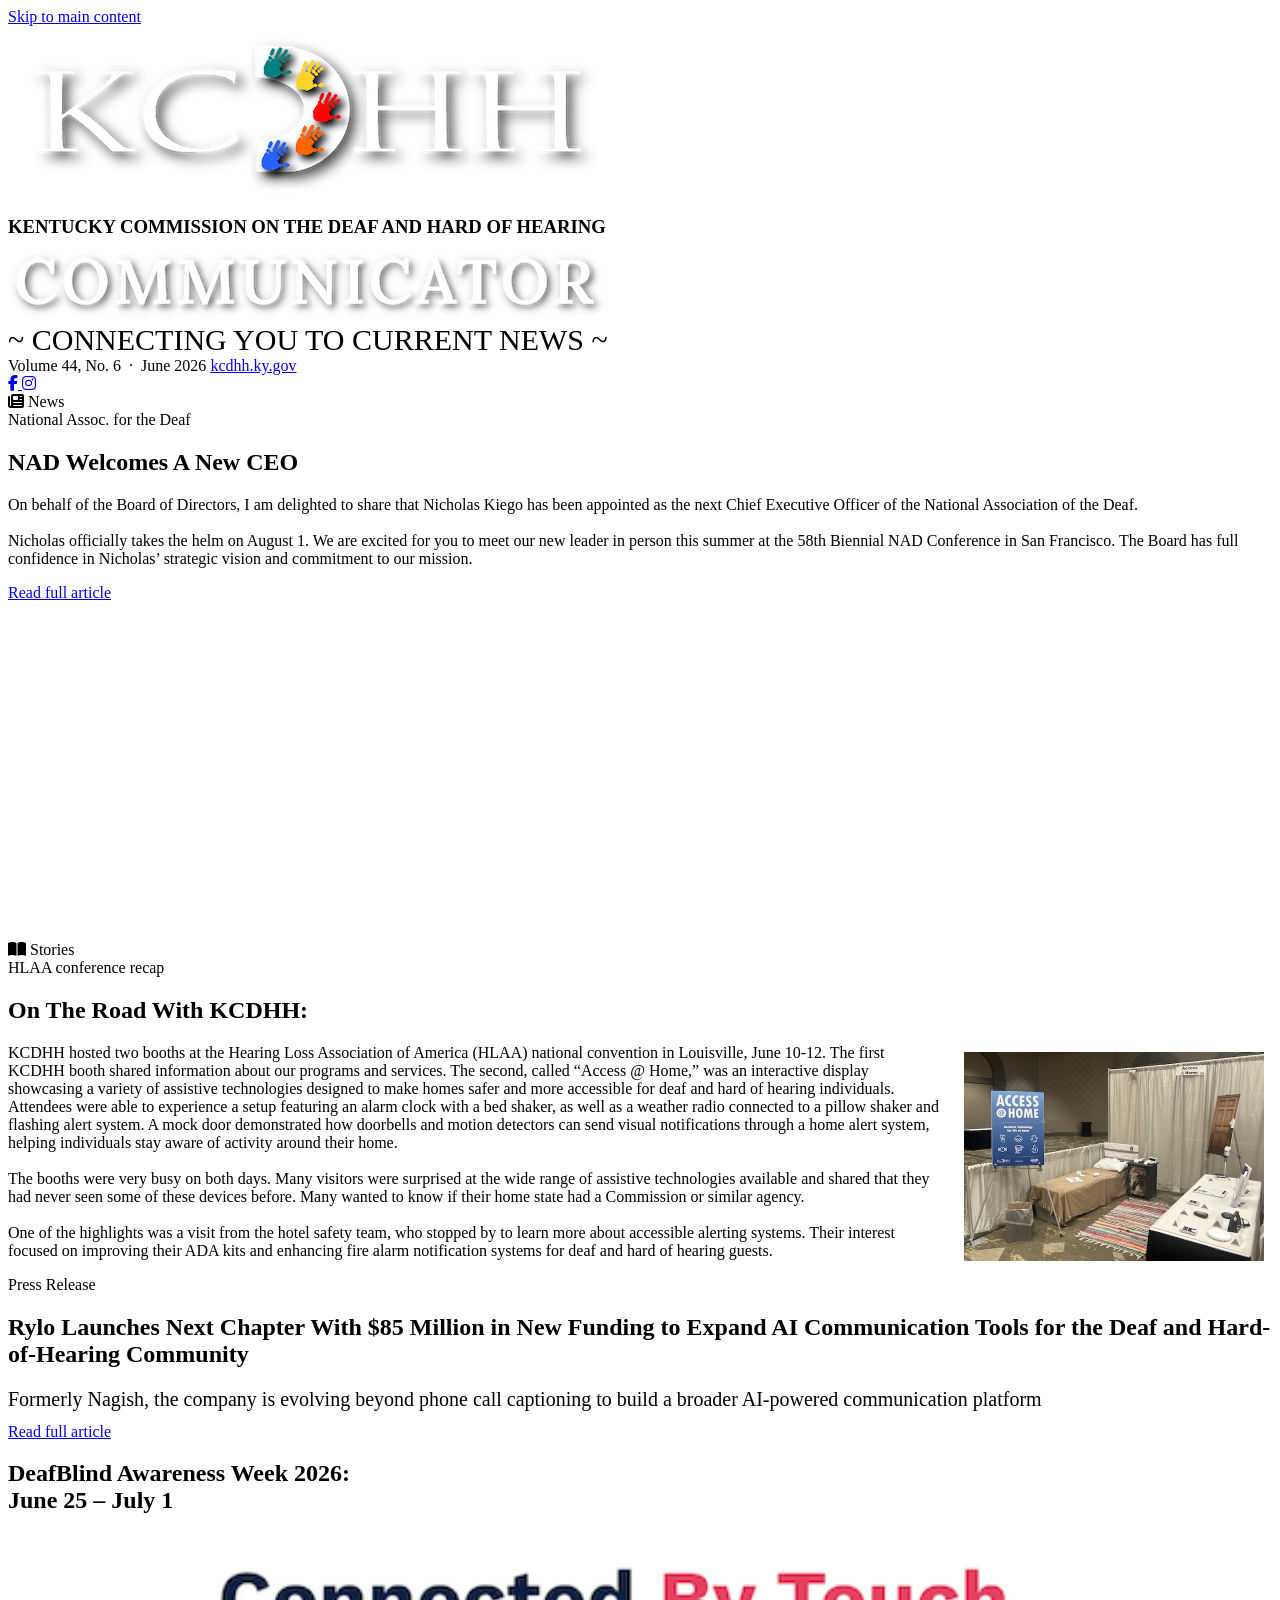
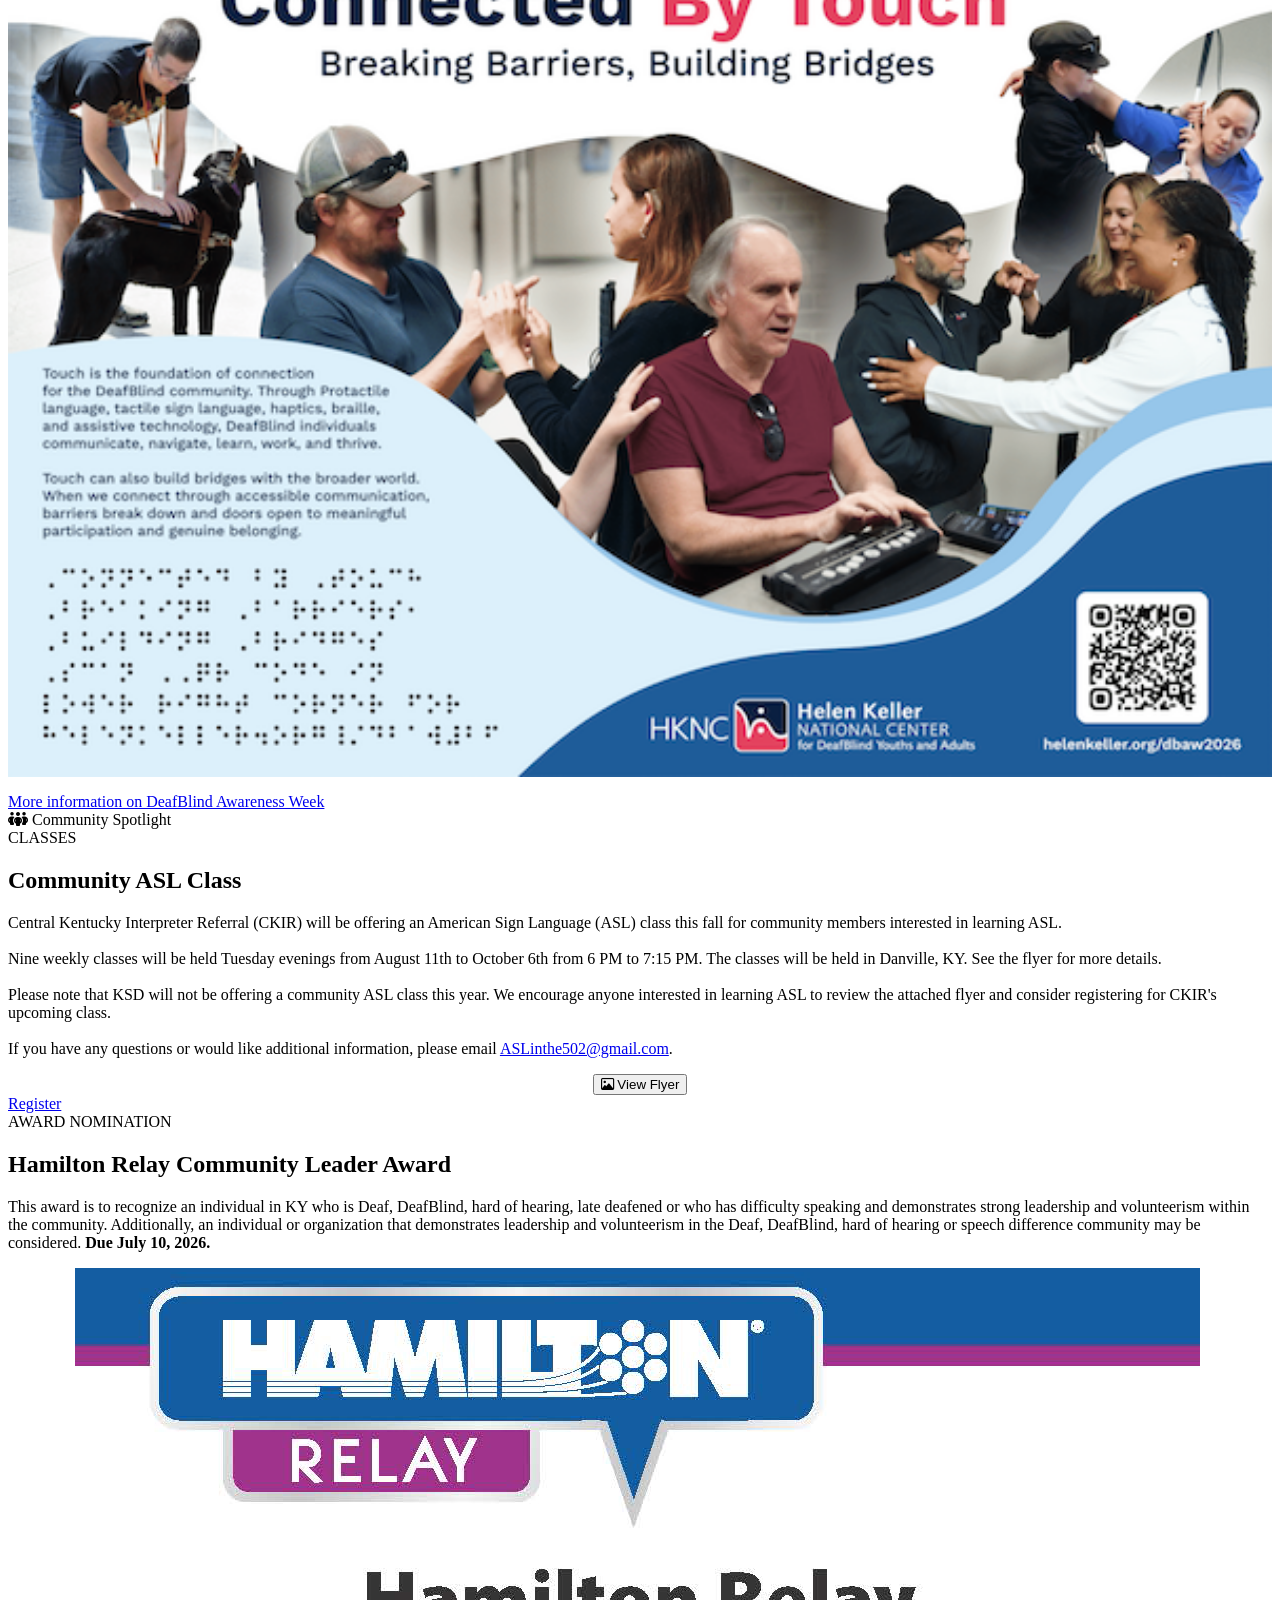
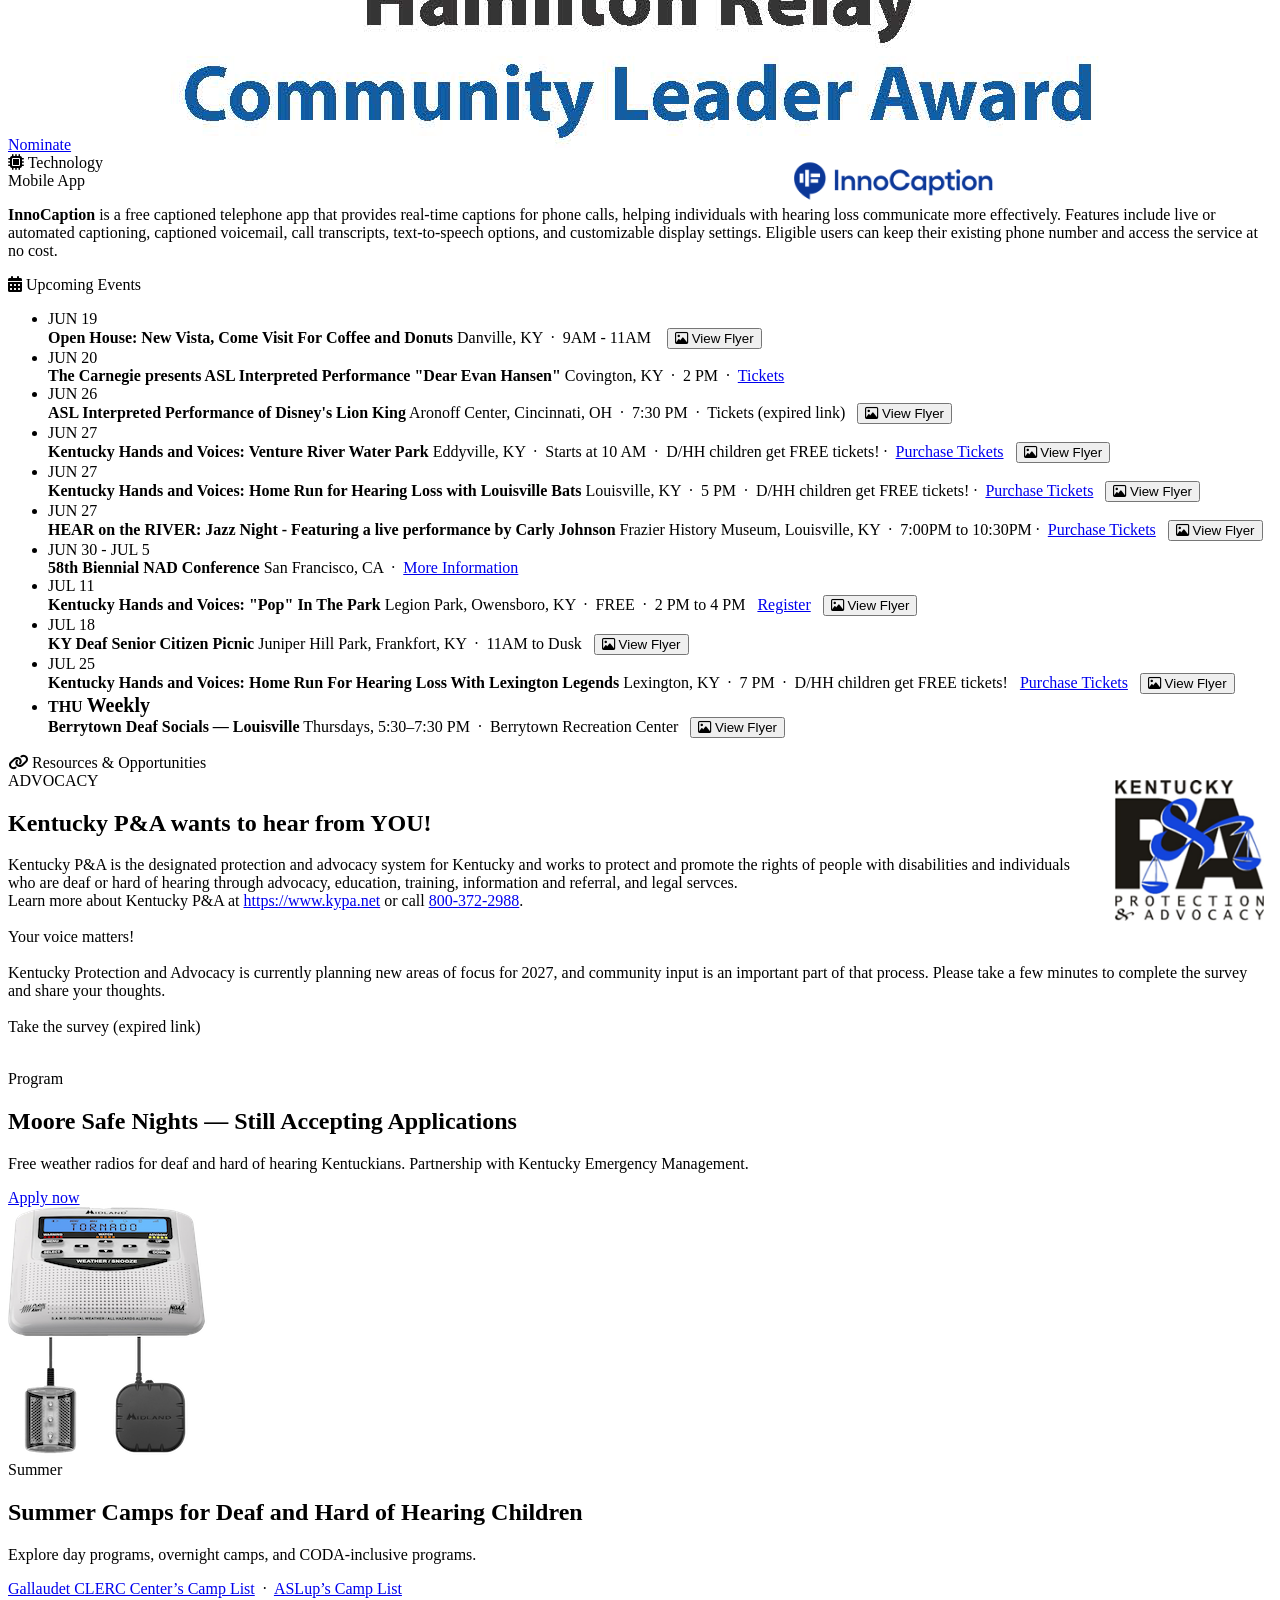
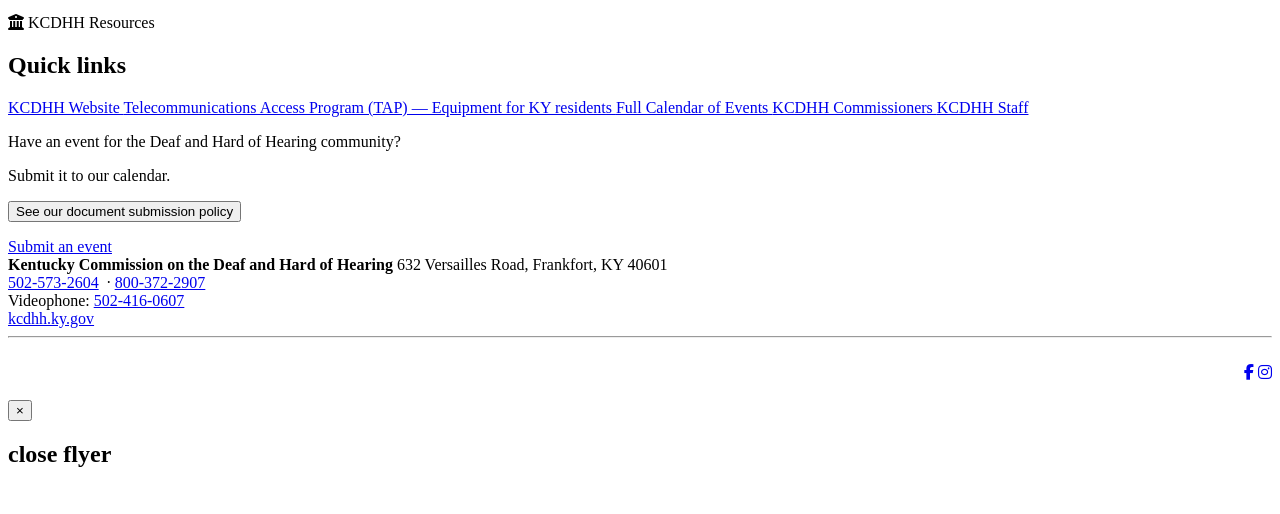
==== commit 6c201dda: "creating blank NL" ====
--- a/index.html
+++ b/index.html
@@ -2,8 +2,8 @@
 <html lang="en">
   <head>
     <!-- Google tag (gtag.js) -->
-    <script async src="https://www.googletagmanager.com/gtag/js?id=G-WYTYBVHR5W"></script>
-    <script>
+  <script async src="https://www.googletagmanager.com/gtag/js?id=G-WYTYBVHR5W"></script>
+  <script>
     window.dataLayer = window.dataLayer || [];
     function gtag(){dataLayer.push(arguments);}
     gtag('js', new Date());
@@ -15,7 +15,8 @@
     <meta http-equiv="pragma" content="no-cache" />
 
     <!--Change this every month and year-->
-    <title>KCDHH Communicator - November 2026</title>
+    <title>KCDHH Communicator — June 2026</title>
+
     <!-- Font Awesome -->
     <link rel="stylesheet" href="https://cdnjs.cloudflare.com/ajax/libs/font-awesome/6.5.1/css/all.min.css" />
 
@@ -23,11 +24,11 @@
     <link rel="preconnect" href="https://fonts.googleapis.com" />
     <link rel="preconnect" href="https://fonts.gstatic.com" crossorigin />
     <link
-      href="https://fonts.googleapis.com/css2?family=Lora:wght@600;700&family=Source+Sans+3:wght@400;500;600;700;900&family=Ubuntu:wght@400&display=swap"
+      href="https://fonts.googleapis.com/css2?family=Lora:wght@600;700&family=Source+Sans+3:wght@400;500;600;700;900&display=swap"
       rel="stylesheet"
     />
 
-    <!-- UserWay Accessibility Widget, let Jim fool with this, this is his work -->
+    <!-- UserWay Accessibility Widget -->
     <script>
       (function (d) {
         var s = d.createElement("script");
@@ -63,8 +64,6 @@
       type="text/javascript"
       src="//translate.google.com/translate_a/element.js?cb=googleTranslateElementInit"
     ></script>
-
-    <link rel="stylesheet" href="styles.css" />
   </head>
 
   <body>
@@ -84,7 +83,7 @@
         <div class="nl-tagline">~ CONNECTING YOU TO CURRENT NEWS ~</div>
         <div class="nl-header-meta">
           <!-- ✏️ EDIT: Update volume/issue and date each month -->
-          <span>Volume 44, No. 11 &nbsp;·&nbsp; November 2026</span>
+          <span>Volume 44, No. 6 &nbsp;·&nbsp; June 2026</span>
           <a href="https://www.kcdhh.ky.gov" target="_blank" rel="noopener">kcdhh.ky.gov</a>
         </div>
       </header>
@@ -116,361 +115,246 @@
       MAIN CONTENT
       ============================================================ -->
       <main id="main-content" class="nl-body">
-        <!-- Decorative turkey walking across the full window width (transparent GIF); src is set by script
-             once the bottom of the data-trigger element is in view, and it is centered on that element -->
-        <img
-          class="nl-page-overlay nl-page-overlay--gif"
-          data-src="2026November/turkey-walk-color.gif"
-          data-duration="9.2"
-          data-trigger=".nl-closed-img"
-          width="960"
-          height="0"
-          style="margin-top:-100px;"
-          alt=""
-          aria-hidden="true"
-        />
+   
+          <!-- ══════════════════════════════════════════
+          ACTION ALERT — Edit or remove as needed
+          ══════════════════════════════════════════ -->
+          <!-- ✏️ EDIT: Update or remove this section when there is no active action item -->
+
+        <!-- <div class="nl-alert" role="alert" aria-live="polite" aria-label="Attention needed">
+          <div class="nl-alert-badge" aria-hidden="true">Attention</div>
+          <div class="nl-alert-content">
+            <h2 style="font-family:'Lora',Georgia,serif;font-size:1.75rem;">Placeholder</h2>
+            <br>
+            
+            <h2>Placeholder</h2>
+            <p>
+              Placeholder
+            </p>
+            <a
+              href="https://Placeholder"
+              target="_blank"
+              rel="noopener"
+              >Placeholder</a
+            >
+            &nbsp;·&nbsp;
+            <a href="Placeholder" target="_blank" rel="noopener">Placeholder</a>
+          </div>
+        </div> -->
+
+        <!-- ══════════════════════════════════════════
+        NEWS
+        ══════════════════════════════════════════ -->
+        <div class="section-label" aria-label="Section: News">
+          <span class="section-icon" aria-hidden="true"><i class="fa-solid fa-newspaper"></i></span>
+          News
+        </div>
+        <!--NAD new CEO announcement---------------------------------->
+        <article class="nl-card" aria-labelledby="fcc-heading">
+          <span class="card-tag tag-federal">National Assoc. for the Deaf</span>
+          <h2 id="fcc-heading">NAD Welcomes A New CEO</h2>
+            <p style="text-align: left">
+              On behalf of the Board of Directors, I am delighted to share that Nicholas Kiego has been appointed as the next Chief Executive Officer of the National Association of the Deaf.
+              <br>
+              <br>
+              Nicholas officially takes the helm on August 1. We are excited for you to meet our new leader in person this summer at the 58th Biennial NAD Conference in San Francisco. The Board has full confidence in Nicholas’ strategic vision and commitment to our mission.
+            </p>
+            <a
+            class="card-link"
+            href="https://nad.org/a-bold-future-for-the-nad-welcoming-our-new-ceo/" 
+            target="_blank"
+            rel="noopener"
+            aria-label="Read full article"
+            >Read full article</a
+            >
+          <div style="margin-top:20px; text-align:center;">
+            <iframe
+              width="560"
+              height="315"
+              src="https://www.youtube.com/embed/v4HnPubLPeI?start=5"
+              title="NAD new CEO video"
+              frameborder="0"
+              allow="accelerometer; autoplay; clipboard-write; encrypted-media; gyroscope; picture-in-picture; web-share"
+              allowfullscreen
+              style="max-width:100%; border-radius:6px;"
+            ></iframe>
+          </div>
+        </article>
         
-        <img
-          class="nl-closed-img"
-          src="2026November/closed.png"
-          alt="KCDHH will be closed November 26 to 27 for the holiday. Happy Thanksgiving!"
-        />
-        <!-- Replays the decorative turkey; hidden from screen readers and skipped by Tab like the turkey itself -->
-        <button type="button" class="nl-replay-btn" aria-hidden="true" tabindex="-1">Replay the turkey</button>
+        <!-- ══════════════════════════════════════════
+        STORIES
+        ══════════════════════════════════════════ -->
+        <div class="section-label" aria-label="Section: Stories">
+          <span class="section-icon" aria-hidden="true"><i class="fa-solid fa-book-open"></i></span>
+          Stories
+        </div>
+
+        <!-- ✏️ EDIT: Add article cards here. Include author byline in the card. -->
+         <!-- HLAA Conference recap -->
+        <article class="nl-card" aria-labelledby="fcc-heading">
+          <span class="card-tag tag-federal">HLAA conference recap</span>
+          <h2 id="fcc-heading">On The Road With KCDHH:</h2>
+            <p style="text-align: left">
+              <img
+                src="2026June/AaH-booth.jpg"
+                alt="Access @ Home booth at the HLAA convention"
+                style="
+                  float: right;
+                  width: 300px;
+                  margin: 0 0 10px 16px;
+                  background: #fff;
+                  padding: 8px;
+                  border-radius: var(--radius-md);
+                  border: 5px solid var(--border);
+                "
+              />
+              KCDHH hosted two booths at the Hearing Loss Association of America (HLAA) national convention in Louisville, June 10-12.  The first KCDHH booth shared information about our programs and services.  The second, called “Access @ Home,” was an interactive display showcasing a variety of assistive technologies designed to make homes safer and more accessible for deaf and hard of hearing individuals.  Attendees were able to experience a setup featuring an alarm clock with a bed shaker, as well as a weather radio connected to a pillow shaker and flashing alert system. A mock door demonstrated how doorbells and motion detectors can send visual notifications through a home alert system, helping individuals stay aware of activity around their home.
+              <br>
+              <br>
+              The booths were very busy on both days.  Many visitors were surprised at the wide range of assistive technologies available and shared that they had never seen some of these devices before.  Many wanted to know if their home state had a Commission or similar agency.
+              <br>
+              <br>
+              One of the highlights was a visit from the hotel safety team, who stopped by to learn more about accessible alerting systems. Their interest focused on improving their ADA kits and enhancing fire alarm notification systems for deaf and hard of hearing guests.
+            </p>
+        </article>
+
+        <article class="nl-card" aria-labelledby="story1-heading">
+          <span class="card-tag tag-community">Press Release</span>
+          <h2 id="story1-heading">Rylo Launches Next Chapter With $85 Million in New Funding to Expand AI Communication Tools for the Deaf and Hard-of-Hearing Community</h2>
+          <p style="font-size: 20px; color: var(--text-muted); margin-bottom: 12px">
+            Formerly Nagish, the company is evolving beyond phone call captioning to build a broader AI-powered communication platform
+          </p>
+          <a
+            class="card-link"
+            href="https://www.businesswire.com/news/home/20260604498117/en/Rylo-Launches-Next-Chapter-With-%2485-Million-in-New-Funding-to-Expand-AI-Communication-Tools-for-the-Deaf-and-Hard-of-Hearing-Community"
+            target="_blank"
+            rel="noopener"
+            aria-label="Read full article"
+            >Read full article</a
+          >
+        </article>
+
         <!-- ══════════════════════════════════════════
         AWARENESS FEATURED CARD
         ══════════════════════════════════════════ -->
-        <div class="nl-alert nl-featured" role="region" aria-label="Awareness feature: Inclusivity at the Dinner Table">
-          <div class="nl-awareness-header nl-awareness-header--orange-border">
-            <h2>Inclusivity at the Dinner Table</h2>
+        <div class="nl-alert nl-featured" role="region" aria-label="Awareness feature">
+          <div class="nl-awareness-header">
+            <h2>DeafBlind Awareness Week 2026:<br>June 25 – July 1</h2>
           </div>
-
-          <p>The holiday season brings families and friends together for meals and celebrations. For people who are deaf or hard of hearing, these gatherings can also present communication barriers.</p>
-
-          <p>“Dinner table syndrome” is a term that describes being left out of conversation at family meals and other group gatherings. It can affect people with any degree of hearing loss, from mild to profound. Several people may talk at once. Background noise and dim lighting can make conversation hard to follow. A person may catch only part of what is said.</p>
-
-          <p>In this video from Kentucky DHH Behavioral Health Services, Anthony shares what dinner table syndrome has been like for him as a deaf person. You will also learn about the <a href="https://thedinnertableproject.org/" target="_blank" rel="noopener">Dinner Table Project</a>, which helps families find ways to break down communication barriers so no one is left out.</p>
-
-          <iframe
-            class="nl-video"
-            src="https://www.youtube.com/embed/XqPMVTXnEPo"
-            title="Dinner Table Syndrome and the Dinner Table Project: Anthony's Story"
-            allow="accelerometer; clipboard-write; encrypted-media; gyroscope; picture-in-picture; web-share"
-            referrerpolicy="strict-origin-when-cross-origin"
-            allowfullscreen
-          ></iframe>
-
-          <img class="nl-featured-divider" src="2026November/fall-divider-trimmed.png" alt="" />
-
-          <div class="nl-featured-columns">
-            
-            <p><strong>Dinner Table Project Live Event</strong><br />
-              Join the Communicare Regional Prevention Center on December 8, 2026 for a Deaf &amp; Hard of Hearing
-              Dinner Table Project Live Event! ASL Interpreters will be available, and the evening will include a yummy
-              meal, and fun activities for all families.<br /><br />
-              For more info-<br />
-              Summer Atteberry:<br />
-              502-797-0499<br />
-              Sylvia Binder:<br />
-              <a href="mailto:skprice@communicare.org">skprice@communicare.org</a><br /><br />
-              <a href="https://form.jotform.com/263057649516061" target="_blank">Registration</a><br /><br />
-              <!-- <a href="https://www.facebook.com/thedinnertableproject" target="_blank">Dinner Table Project's Facebook page</a><br /><br />
-              Learn more about <a href="https://thedinnertableproject.org/" target="_blank" rel="noopener">Dinner Table Project</a>. -->
+          <div class="nl-alert-content" style="width:100%;">
+            <img
+              src="2026June/DBawarenessweek.png"
+              alt="Deafblind Awareness Week"
+              style="width:100%; border-radius:var(--radius-sm);"
+            />
+            <a
+              class="card-link"
+              href="https://www.helenkeller.org/DBAW2026/"
+              target="_blank"
+              rel="noopener"
+              style="display:inline-block; margin-top:12px;"
+              aria-label="More information on DeafBlind Awareness Week"
+              >More information on DeafBlind Awareness Week</a
+            >
+          </div>
+        </div>
+
+        <!-- ══════════════════════════════════════════
+        COMMUNITY SPOTLIGHT
+        ══════════════════════════════════════════ -->
+        <div class="section-label" aria-label="Section: Community Spotlight">
+          <span class="section-icon" aria-hidden="true"><i class="fa-solid fa-people-group"></i></span>
+          Community Spotlight
+        </div>
+        <article class="nl-card" aria-labelledby="ASLClass-heading">
+          <div class="nl-card-content">
+            <span class="card-tag tag-community">CLASSES</span>
+            <h2 id="ASLCLASS-heading">Community ASL Class</h2>
+            <p>
+            Central Kentucky Interpreter Referral (CKIR) will be offering an American Sign Language (ASL) class this fall for community members interested in learning ASL. <br><br>
+            Nine weekly classes will be held Tuesday evenings from August 11th to October 6th from 6 PM to 7:15 PM. The classes will be held in Danville, KY.  See the flyer for more details. <br><br>
+            Please note that KSD will not be offering a community ASL class this year. We encourage anyone interested in learning ASL to review the attached flyer and consider registering for CKIR's upcoming class.<br><br>
+            If you have any questions or would like additional information, please email <a href="mailto:ASLinthe502@gmail.com">ASLinthe502@gmail.com</a>.
+   
             </p>
-            <button
-              type="button"
-              class="nl-flyer-thumb"
-              data-flyer="2026November/dinner-table-project-flyer.jpeg"
-              data-title="Dinner Table Project Live Event"
-              aria-haspopup="dialog"
-              aria-label="Enlarge flyer: Dinner Table Project Live Event"
-            >
-              <img
-                src="2026November/dinner-table-project-flyer.jpeg"
-                alt="Flyer for the Dinner Table Project Live Event for the Deaf and Hard of Hearing, Tuesday, December 8th, 5:30 to 7:30 PM EST at Hardin County Industries, 1311 North Dixie Ave., Elizabethtown, KY. ASL interpreters will be available."
-              />
-              <span class="nl-featured-float-caption">Click on image to expand</span>
-            </button>
-          </div>
-
-          <img class="nl-featured-divider" src="2026November/fall-divider-trimmed.png" alt="" />
-          <p>The tips below can help everyone take part.</p>
-
-          <p><strong>For Family Members and Friends</strong></p>
-
-          <ul>
-            <li>Ask your family member or friend who is deaf or hard of hearing what helps most.</li>
-            <li>Offer a seat with a clear view of everyone at the table.</li>
-            <li>Keep the room well lit so faces are easy to see.</li>
-            <li>Turn off the television or music during the meal.</li>
-            <li>Take turns speaking so only one person talks at a time.</li>
-            <li>Get the person’s attention before you begin speaking.</li>
-            <li>Let the person know when the topic of conversation changes.</li>
-            <li>Repeat or rephrase information when asked. Avoid responding with “never mind” or “I’ll tell you later.”</li>
-          </ul>
-
-          <p><strong>For People Who Are Deaf or Hard of Hearing</strong></p>
-
-          <ul>
-            <li>Tell your host or family ahead of time what helps you follow conversation.</li>
-            <li>Choose a seat with a clear view of faces.</li>
-            <li>Sit away from sources of background noise when possible.</li>
-            <li>Check that hearing aids, cochlear implants, or other hearing devices are charged before the gathering.</li>
-            <li>Use a speech-to-text app on a phone or tablet to caption conversation at the table.</li>
-            <li>Ask a family member or friend to fill you in when you miss part of a conversation.</li>
-            <li>Spend time in smaller conversations, which can be easier to follow.</li>
-            <li>Take breaks when you need them. Following group conversation can be tiring.</li>
-          </ul>
-
-          <p><strong>Small changes can help everyone at the table share in the holiday conversation.</strong></p>
-
-          <img
-            class="nl-featured-center-img"
-            src="2026November/thanksgiving.png"
-            alt="Happy Thanksgiving illustration of a cartoon turkey in a pilgrim hat beside a pumpkin and autumn leaves"
-          />
-        </div>
-
-        <div class="nl-alert nl-featured" role="region" aria-label="Awareness feature: Native American Heritage Month">
-          <div class="nl-awareness-header">
-            <h2>Native American Heritage Month</h2>
-          </div>
-          <div class="nl-featured-body">
-          <p>
-            <button
-              type="button"
-              class="nl-featured-float"
-              data-flyer="2026November/PISL.jpeg"
-              data-title="Illustrations of the Signs of the American Indian"
-              aria-haspopup="dialog"
-              aria-label="Enlarge image: Illustrations of the Signs of the American Indian"
-            >
-              <img
-                src="2026November/PISL.jpeg"
-                alt="Vintage newspaper illustration titled Illustrations of the Signs of the American Indian, showing hand signs for words such as peace, brave, horse, tepee, and danger"
-              />
-              <span class="nl-featured-float-caption">Click on image to enlarge</span>
-            </button>
-            November is Native American Heritage Month. This observance honors the history, cultures, and contributions of Native American and Indigenous peoples.</p>
-
-            <p>This month is also a time to recognize deaf and hard of hearing Native Americans as part of that history.</p>
-
-            <p>Deaf Services Unlimited shares the stories of deaf Native American leaders and community members in an article for this observance. The article also explains the history of Plains Indian Sign Language (PISL).</p>
-
-            <p>According to the article, members of multiple tribal nations used PISL to communicate with one another when they did not share a spoken language.</p>
-
-            <p>Deaf Services Unlimited describes current efforts to preserve PISL and other Indigenous sign languages.  <a href="https://deafservicesunlimited.com/native-american-heritage-month-honoring-deaf-natives-and-the-legacy-of-pisl/" target="_blank" rel="noopener">Read the full article to learn more.</a></p>
-          </div>
-        </div>
-
-        <div class="nl-alert nl-featured nl-featured--navy" role="region" aria-label="Awareness feature: Diabetes Awareness Month">
-          <div class="nl-awareness-header">
-            <h2>Diabetes Awareness Month</h2>
-          </div>
-          <div class="nl-featured-body">
-            <p>November is Diabetes Awareness Month. It is a good time to learn how diabetes can affect hearing health.</p>
-
-            <p>According to the Centers for Disease Control and Prevention (CDC), diabetes can damage nerves in many parts of the body, including the ears. Over time, high blood sugar can damage small blood vessels and nerves in the inner ear. Low blood sugar over time can affect how nerve signals travel from the inner ear to the brain. The CDC reports that both types of damage can lead to hearing loss.</p>
-
-            <img
-              class="nl-featured-float-tight"
-              src="2026November/diabetes.jpeg"
-              alt="Gloved hands checking a person's blood sugar with a glucose meter reading 105 mg/dL"
-            />
-
-            <p>The CDC also reports that hearing loss is twice as common in people who have diabetes as in people of the same age who do not. People with prediabetes have a 30 percent higher rate of hearing loss than people with normal blood sugar levels.</p>
-
-            <p>Hearing loss can develop slowly. Some people may not notice the change right away. The CDC lists several signs of hearing loss, including often asking others to repeat themselves, having trouble following conversations with more than one person, and having trouble hearing in noisy places. Problems with the inner ear can also affect balance.</p>
-
-            <img
-              class="nl-featured-float-tight nl-featured-float-tight--left"
-              src="2026November/diabetes2.jpeg"
-              alt="A doctor looking into a man's ear with an otoscope during a hearing exam"
-            />
-
-            <p>The CDC recommends several steps to help protect hearing. Keep blood sugar as close to target levels as possible. Have hearing tested by an audiologist after a diabetes diagnosis and every year after that. Avoid other causes of hearing loss, such as loud noise. Ask a doctor whether any current medications can affect hearing.</p>
-
-            <p>Hearing health is an important part of diabetes care for everyone, including people who are already deaf or hard of hearing.</p>
-          </div>
-        </div>
-        <!-- ══════════════════════════════════════════
-        GET INVOLVED
-        ══════════════════════════════════════════ -->
-        <div class="section-label" role="heading" aria-level="2">
-          <span class="section-icon" aria-hidden="true"><i class="fa-solid fa-hand-holding-heart"></i></span>
-          Get Involved
-        </div>
-
-        <!------------------------
-        TAP ADVISORY BOARD
-        ----------------------------------->
-        <!-- ✏️ EDIT: Add more TAP details as they come in -->
-        <article class="nl-card" aria-labelledby="tap-board-heading">
-          <!-- Logo after the pill: floats top right on desktop, stacks below the pill on mobile -->
-          <span class="card-tag tag-community">Board Vacancy</span>
-          <h3 id="tap-board-heading">KCDHH TAP Advisory Board Vacancies</h3>
-          <p>The Kentucky Commission on the Deaf and Hard of Hearing (KCDHH) is accepting applications for three
-            vacancies on the Telecommunications Access Program (TAP) Advisory Board:</p>
-          <ul class="nl-card-list">
-            <li>Two deaf consumer representatives</li>
-            <li>One speech-impaired consumer representative</li>
-          </ul>
-          <p>The TAP Advisory Board helps guide decisions about specialized telephone and telecommunications equipment
-            for people in Kentucky who are deaf, hard of hearing, or have speech disabilities. Your experiences and
-            perspectives can help ensure that TAP equipment and services reflect the needs of the people who use them.</p>
-          <p>If you are interested or want to learn more, read the <a href="2026November/KCDHH%20TAP%20Advisory%20Board%20Vacancies.pdf" target="_blank">vacancy announcement</a> and complete and submit the <a href="2026November/TAP%20Advisory%20Board%20Application%202026.pdf" target="_blank">application</a>.</p>
-          <p style="font-weight:bold;">Deadline to apply is December 2, 2026.</p>
-        </article>
-
-         <!-- ══════════════════════════════════════════
-        Community
-        ══════════════════════════════════════════ -->
-         <div class="section-label" role="heading" aria-level="2">
-          <span class="section-icon" aria-hidden="true"><i class="fa-solid fa-people-group"></i></span>
-          Community
-        </div>
-        
-        <article class="nl-card" aria-label="Kentucky Hands and Voices Trivia Night">
-          <div class="nl-card-content">
-            <div class="-header" style="display: flex; align-items: center; position: relative; margin-bottom: 9px">
-              <span class="card-tag tag-resource" style="margin-bottom: 0">Fun & Games</span>
+            <div style="text-align:center;">
+              <button
+                class="flyer-btn"
+                data-flyer="2026June/ASLClass.jpg"
+                data-title="Community ASL Class"
+                aria-haspopup="dialog"
+                aria-label="View flyer for Community ASL Class"
+              >
+                <i class="fa-regular fa-image" aria-hidden="true"></i> View Flyer
+              </button>
             </div>
-            <img
-              src="2026November/trivia.png"
-              alt="Kentucky Hands and Voices Trivia Night"
-              style="display: block; width: 100%; height: auto; margin-bottom: 12px; border-radius: var(--radius-md)"
-            />
-            <p style="text-align: center"><a href="https://kyhandsandvoices.org/trivia-night-silent-auction/" target="_blank" rel="noopener">More Info & Registration</a></p>
+            <div class="nl-card-link-image-row" style="justify-content:center;">
+              <a
+                class="card-link"
+                href="https://docs.google.com/forms/d/e/1FAIpQLSdK6EUUa11SiZUKHOKX1Dbkniu1UB00jHxw1iHy_pgl87k-Rw/viewform"
+                target="_blank"
+                rel="noopener"
+                aria-label="Community ASL Class"
+                >Register</a
+              >
+            </div>
           </div>
         </article>
+        <article class="nl-card" aria-labelledby="communityleader-heading">
+          <div class="nl-card-content">
+            <span class="card-tag tag-community">AWARD NOMINATION</span>
+            <h2 id="communityleader-heading">Hamilton Relay Community Leader Award</h2>
+            <p>
+              This award is to recognize an individual in KY who is Deaf, DeafBlind, hard of hearing, late deafened or
+              who has difficulty speaking and demonstrates strong leadership and volunteerism within the community.
+              Additionally, an individual or organization that demonstrates leadership and volunteerism in the Deaf,
+              DeafBlind, hard of hearing or speech difference community may be considered. <strong>Due July 10, 2026.</strong>
+            </p>
+            <div class="nl-card-link-image-row">
+              <a
+                class="card-link"
+                href="https://hamiltonrelay.com/community-leadership-awards/"
+                target="_blank"
+                rel="noopener"
+                aria-label="Hamilton Relay Community Leader Award"
+                >Nominate</a
+              >
+              <img class="nl-card-inline-image" src="2026June/Community-Leader-Award.png" alt="Hamilton Relay Community Leader Award" />
+            </div>
+          </div>
+        </article>
+
         <!-- ══════════════════════════════════════════
-        Stories
+        TECHNOLOGY
         ══════════════════════════════════════════ -->
-        <div class="section-label" role="heading" aria-level="2">
-          <span class="section-icon" aria-hidden="true"><i class="fa-solid fa-book-open"></i></span>
-          Stories
-        </div>
-
-        <article class="nl-card nl-card--image-bottom" aria-labelledby="deafblind-sons-heading">
-          <div class="nl-card-content">
-            <span class="card-tag tag-community">Parenting</span>
-            <h3 id="deafblind-sons-heading">&lsquo;I am their eyes, ears and voice&rsquo;: A Father&rsquo;s Journey with His DeafBlind Sons</h3>
-            <p>
-              Fawaz Al Hasban shares what it&rsquo;s like raising his two sons, Ahmad and Osama, who both have Usher
-              syndrome. He describes how the brothers use tactile sign language and assistive technology to communicate
-              and learn, and encourages other parents to see disability as part of human diversity.
-            </p>
-            <a
-              class="card-link"
-              href="https://www.khaleejtimes.com/uae/father-deafblind-sons-accessabilities-expo-dubai"
-              target="_blank"
-              rel="noopener"
-              aria-label="Read the article: Khaleej Times story about a father and his DeafBlind sons"
-              >Read the article</a
-            >
-          </div>
-          <img
-            class="nl-card-image nl-card-image-fill"
-            src="2026November/ushers.png"
-            alt="Fawaz Al Hasban smiling at an expo, standing among young men holding white canes"
-          />
-        </article>
-        <!-- ══════════════════════════════════════════
-        Technology
-        ══════════════════════════════════════════ -->
-        <div class="section-label" role="heading" aria-level="2">
+        <div class="section-label" aria-label="Section: Technology">
           <span class="section-icon" aria-hidden="true"><i class="fa-solid fa-microchip"></i></span>
           Technology
         </div>
-        <article class="nl-card" aria-labelledby="scam-calls-heading">
-          <img
-            class="nl-card-float-img"
-            src="2026November/scamcalls.jpeg"
-            alt="Hands holding a phone showing an incoming call from an unknown number stamped SCAM"
-          />
-          <span class="card-tag tag-resource">Scam Alert</span>
-          <h3 id="scam-calls-heading">Scam Calls Are Getting More Convincing</h3>
-          <p>
-            The Federal Trade Commission (FTC) has warned that scammers are using new technology to make phone calls
-            more convincing. For example, a scammer can use artificial intelligence to copy the voice of a loved one
-            from a short audio clip posted online.
-          </p>
-          <p>
-            According to the FTC, consumers reported <strong>losing $15.9 billion to fraud in 2025. Reported losses have increased each year for six years in a row.</strong> FTC data also shows that scams starting with a phone call had the highest median loss per person, at $1,835.
-          </p>
-          <p>
-            Scam calls can reach any phone, including captioned telephones and phones used with relay services.
-          </p>
-          <h4>Protect yourself</h4>
-          <ul class="nl-card-list">
-            <li>Hang up if a caller pressures you to send money or share personal information.</li>
-            <li>
-              Call back using a number you know is real, such as the number on your bank statement or the back of your
-              card.
-            </li>
-            <li>Talk with someone you trust before you send money.</li>
-            <li>
-              Report scams to the FTC at
-              <a href="https://reportfraud.ftc.gov" target="_blank" rel="noopener">ReportFraud.ftc.gov</a>.
-            </li>
-          </ul>
-          <p>
-            Senior Planet from AARP offers free online classes on how to spot and avoid scams. Visit
-            <a href="https://seniorplanet.org/classes?query=scam&page=1" target="_blank" rel="noopener">seniorplanet.org/classes</a> to
-            find an upcoming class.
-          </p>
+
+        <article class="nl-card" aria-label="InnoCaption">
+          <div class="innocap-header" style="display: flex; align-items: center; position: relative; margin-bottom: 9px">
+            <span class="card-tag tag-resource" style="margin-bottom: 0">Mobile App</span>
+            <img
+              class="innocap-logo"
+              src="2026June/innocap.png"
+              alt="InnoCaption logo"
+              style="
+                height: 100px;
+                border: none;
+                position: absolute;
+                left: 70%;
+                transform: translateX(-50%);
+              "
+            />
+          </div>
+          <p><strong>InnoCaption</strong> is a free captioned telephone app that provides real-time captions for phone calls, helping individuals with hearing loss communicate more effectively. Features include live or automated captioning, captioned voicemail, call transcripts, text-to-speech options, and customizable display settings. Eligible users can keep their existing phone number and access the service at no cost.</p>
         </article>
-        <!-- ══════════════════════════════════════════
-        LEARNING OPPORTUNITY
-        ══════════════════════════════════════════ -->
-        <div class="section-label" role="heading" aria-level="2">
-          <span class="section-icon" aria-hidden="true"><i class="fa-solid fa-graduation-cap"></i></span>
-          Learning Opportunities
-        </div>
-        <article class="nl-card" aria-label="Economics and Finances in ASL">
-          <span class="card-tag tag-resource">Economics and Finances in ASL</span>
-          <p><strong>Making Economics and Financial News Accessible in ASL!</strong></p>
-          <p>
-            Understanding the economy, national debt, and financial news can be complicated. Now, there&rsquo;s a
-            YouTube channel working to make these topics more accessible to the Deaf community!
-          </p>
-          <p>
-            <strong>Beyond the Headline</strong>, created by Michael Moore, features videos produced entirely in
-            American Sign Language (ASL) with English captions. The videos break down complex topics, including the
-            national debt, the Federal Reserve, financial markets, and major events that affect our everyday lives.
-          </p>
-          <p>
-            Michael created the channel to help fill the gap in in-depth information about economics and current
-            events presented directly in ASL.
-          </p>
-          <a href="https://www.youtube.com/@BeyondTheHeadLineASL" target="_blank" rel="noopener">
-            <img
-              class="nl-card-banner"
-              src="2026November/BeyondTheHeadlineASLBanner.png"
-              alt="Visit the Beyond the Headline YouTube channel: Look deeper. Understand more. Current events, economics, technology, AI, and more, in ASL"
-            />
-          </a>
-          <p>
-            <a href="https://www.youtube.com/@BeyondTheHeadLineASL" target="_blank" rel="noopener"
-              >Check out the channel</a
-            >
-            and explore a new way to stay informed!
-          </p>
-        </article>
-        <article class="nl-card" aria-label="REAL Academic Scholarship">
-          <span class="card-tag tag-resource">Scholarship</span>
-          <p>
-            <strong><a href="https://clerccenter.gallaudet.edu/real/" target="_blank" rel="noopener">The Regional Early Acquisition of Language (REAL) Project</a></strong> is now accepting applications
-            for the REAL Academic Scholarship for students in Gallaudet's MA in Early Intervention Studies and
-            Certificate in Early Intervention Studies programs for the 2027&ndash;2028 academic year. The scholarship is
-            open to students nationwide, including those in U.S. territories.
-          </p>
-          <p><a href="https://www.kcdhh.ky.gov/bulletin/REALGallaudetScholarship.pdf" target="_blank" rel="noopener">For more information and how to apply for the scholarship</a></p>
-        </article>
+
         <!-- ══════════════════════════════════════════
         UPCOMING EVENTS
         ══════════════════════════════════════════ -->
-        <div class="section-label" role="heading" aria-level="2">
+        <div class="section-label" aria-label="Section: Upcoming Events">
           <span class="section-icon" aria-hidden="true"><i class="fa-solid fa-calendar-days"></i></span>
           Upcoming Events
         </div>
@@ -478,197 +362,247 @@
         <!-- ✏️ EDIT: Update event list items each month -->
         <article class="nl-card" aria-label="Upcoming events list">
           <ul class="event-list" aria-label="Events by date">
-           <!--  ASTra Webinar Nov 17 (hidden) ---------------------------------------------
+            <!--New Vista Coffee and Donuts June 19----------------------------->
             <li class="event-item">
-              <div class="event-date" aria-label="November 17">
-                <span class="month">NOV</span>
-                <span class="day">17</span>
+              <div class="event-date" aria-label="June 19">
+                <span class="month">JUN</span>
+                <span class="day">19</span>
               </div>
               <div class="event-info">
-                <strong>ASTra webinar - From Parent Records to Student Voice: The Power of Documentation - Webinar</strong>
-                <span> 11:00AM - 12:00PM MOUNTAIN TIME &nbsp;·&nbsp; 1:00PM - 3:00PM ET </span>&nbsp;&nbsp;
-                <a href="https://handsandvoices.org/astra/webinars/"
-                 target="_blank"
+                <strong>Open House: New Vista, Come Visit For Coffee and Donuts</strong>
+                <span
+                  >Danville, KY &nbsp;·&nbsp; 9AM - 11AM
+                  </span
+                >&nbsp;&nbsp;
+                <button
+                  class="flyer-btn"
+                  data-flyer="2026June/DHOH-Providers-Meet-&-Greet.png"
+                  data-title="New Vista Open House"
+                  aria-haspopup="dialog"
+                  aria-label="View flyer for New Vista Open House"
+                >
+                  <i class="fa-regular fa-image" aria-hidden="true"></i> View Flyer
+                </button>
+              </div>
+            </li>
+            <!--ASL interpreted show Dear Evan Hanson---------------------------------->
+            <li class="event-item">
+              <div class="event-date" aria-label="June 20">
+                <span class="month">JUN</span>
+                <span class="day">20</span>
+              </div>
+              <div class="event-info">
+                <strong>The Carnegie presents ASL Interpreted Performance "Dear Evan Hansen"</strong>
+                <span
+                  >Covington, KY &nbsp;·&nbsp; 2 PM &nbsp;·&nbsp; <a href="https://thecarnegie.com/whats-on/dear-evan-hansen/" target="_blank" rel="noopener">Tickets</a>
+                  </span>&nbsp;&nbsp;
+              </div>
+            </li>
+            <!--Lion King Interpreted show June 26----------------------------->
+            <li class="event-item">
+              <div class="event-date" aria-label="June 26">
+                <span class="month">JUN</span>
+                <span class="day">26</span>
+              </div>
+              <div class="event-info">
+                <strong>ASL Interpreted Performance of Disney's Lion King</strong>
+                <span
+                  >Aronoff Center, Cincinnati, OH &nbsp;·&nbsp; 7:30 PM &nbsp;·&nbsp;
+                  Tickets (expired link)</span
+                >&nbsp;&nbsp;
+                <button
+                  class="flyer-btn"
+                  data-flyer="2026June/lionking.jpg"
+                  data-title="Lion King"
+                  aria-haspopup="dialog"
+                  aria-label="View flyer for Lion King"
+                >
+                  <i class="fa-regular fa-image" aria-hidden="true"></i> View Flyer
+                </button>
+              </div>
+            </li>
+            <!-- Venture River Water Park June 27 ---------------------------->
+            <li class="event-item">
+              <div class="event-date" aria-label="June 27">
+                <span class="month">JUN</span>
+                <span class="day">27</span>
+              </div>
+              <div class="event-info">
+                <strong>Kentucky Hands and Voices: Venture River Water Park</strong>
+                <span> Eddyville, KY &nbsp;·&nbsp; Starts at 10 AM &nbsp;·&nbsp; D/HH children get FREE tickets!</span>&nbsp;·&nbsp;
+                <a
+                  href="https://docs.google.com/forms/d/e/1FAIpQLSdeuDksB9bE3Kt8kNJ6BYiY9PoGYXp_OcHDdQ1okqUYT5IpVQ/viewform"
+                  target="_blank"
                   rel="noopener"
-                  >More Info & Registration</a
+                  >Purchase Tickets</a
+                >&nbsp;&nbsp;
+                <button
+                  class="flyer-btn"
+                  data-flyer="2026June/ventureriver.jpg"
+                  data-title="Venture River Water Park"
+                  aria-haspopup="dialog"
+                  aria-label="View flyer for Venture River Water Park"
                 >
-              </div>
-            </li> -->
-            <!-- PUblic tour ASL interp Nov 21 ---------------------------------------------->
+                  <i class="fa-regular fa-image" aria-hidden="true"></i> View Flyer
+                </button>
+              </div>
+            </li>
+            <!-- Home Run for hearing loss with Lou Bats June 27 ---------------------------->
             <li class="event-item">
-              <div class="event-date" aria-label="November 21">
-                <span class="month">NOV</span>
-                <span class="day">21</span>
+              <div class="event-date" aria-label="June 27">
+                <span class="month">JUN</span>
+                <span class="day">27</span>
               </div>
               <div class="event-info">
-                <strong>Cincinnati Art Museum: Free Public Tour (ASL Interpreted)</strong>
-                <span> Cincinnati, OH &nbsp;·&nbsp; 1:00PM </span>&nbsp;&nbsp;
-                <a href="https://www.facebook.com/photo?fbid=1100940479369364&set=a.124979473632141"
-                 target="_blank"
+                <strong>Kentucky Hands and Voices: Home Run for Hearing Loss with Louisville Bats</strong>
+                <span> Louisville, KY &nbsp;·&nbsp; 5 PM &nbsp;·&nbsp; D/HH children get FREE tickets!</span>&nbsp;·&nbsp;
+                <a
+                  href="https://docs.google.com/forms/d/e/1FAIpQLScUA7TYnB7mqc6v8rDdDrX1ZHtqu_iWK3JAwV6wbUawETyhtQ/viewform"
+                  target="_blank"
                   rel="noopener"
-                  >More Info & Registration</a
+                  >Purchase Tickets</a
+                >&nbsp;&nbsp;
+                <button
+                  class="flyer-btn"
+                  data-flyer="2026June/homerunbats.jpg"
+                  data-title="Home Run for Hearing Loss with Louisville Bats"
+                  aria-haspopup="dialog"
+                  aria-label="View flyer for Home Run for Hearing Loss with Louisville Bats"
                 >
+                  <i class="fa-regular fa-image" aria-hidden="true"></i> View Flyer
+                </button>
               </div>
             </li>
-            <!-- KY Hands and Voices TRIVIA NIGHT Nov 21 ---------------------------------------------->
+            <!-- Hear on the River, Jazz Night JUNE 27 ---------------------------->
             <li class="event-item">
-              <div class="event-date" aria-label="November 21">
-                <span class="month">NOV</span>
-                <span class="day">21</span>
+              <div class="event-date" aria-label="June 27">
+                <span class="month">JUN</span>
+                <span class="day">27</span>
               </div>
               <div class="event-info">
-                <strong>Kentucky Hands & Voices - Trivia Night & Silent Auction</strong>
-                <span> Louisville, KY &nbsp;·&nbsp; 5:30 PM - 8:30 PM </span>&nbsp;&nbsp;
-                <a href="https://kyhandsandvoices.org/trivia-night-silent-auction/"
-                 target="_blank"
+                <strong>HEAR on the RIVER: Jazz Night - Featuring a live performance by Carly Johnson</strong>
+                <span> Frazier History Museum, Louisville, KY &nbsp;·&nbsp; 7:00PM to 10:30PM</span>&nbsp;·&nbsp;
+                <a
+                  href="https://my.onecause.com/event/organizations/sf-001C000001jzRnmIAE/events/vevt:cabd9718-5220-492e-85ac-27c93d5e01dd/home/story"
+                  target="_blank"
                   rel="noopener"
-                  >More Info &amp; Registration</a
+                  >Purchase Tickets</a
+                >&nbsp;&nbsp;
+                <button
+                  class="flyer-btn"
+                  data-flyer="2026June/HOTR-Jazz-Night-Invite.png"
+                  data-title="Hear on the river jazz night"
+                  aria-haspopup="dialog"
+                  aria-label="View flyer for Hear on the River Jazz Night"
                 >
+                  <i class="fa-regular fa-image" aria-hidden="true"></i> View Flyer
+                </button>
               </div>
             </li>
-            <!-- HSDC Signing Santa Dec 5 ---------------------------------------------->
+            <!-- NAD Conference San Franciso, CA June 30-July 5 ---------------------------->
             <li class="event-item">
-              <div class="event-date" aria-label="December 5">
-                <span class="month">DEC</span>
-                <span class="day">5</span>
+              <div class="event-date-weekly" aria-label="June 30–July 5">
+                <span class="month">JUN <span style="color:#000000;">30</span></span>
+                <span class="month">- JUL <span style="color:#000000;">5</span></span>
               </div>
               <div class="event-info">
-                <strong>Hearing Speech + Deaf Center: Signing Santa Jolly + Bright</strong>
-                <span> Cincinnati, OH &nbsp;·&nbsp; <strong>Sign up by Nov 20</strong></span>&nbsp;&nbsp;
-                <a href="https://hearingspeechdeaf.org/event/signing-santa-jolly-bright/"
-                 target="_blank"
-                  rel="noopener"
-                  >More Information &amp; Registration</a
-                >
-              </div>
-            </li>
-            <!-- Dinner Table Project Live Event Dec 8 ---------------------------------------------->
-            <li class="event-item">
-              <div class="event-date" aria-label="December 8">
-                <span class="month">DEC</span>
-                <span class="day">8</span>
-              </div>
-              <div class="event-info">
-                <strong>Dinner Table Project</strong>
-                <span> Elizabethtown, KY &nbsp;·&nbsp; 5:30 PM - 7:30 PM </span>&nbsp;&nbsp;
-                <a href="https://form.jotform.com/263057649516061"
-                 target="_blank"
-                  rel="noopener"
-                  >Registration</a
-                >&nbsp;·&nbsp;
-                <a href="https://www.facebook.com/share/p/18osqN8GVJ/"
-                 target="_blank"
+                <strong>58th Biennial NAD Conference</strong>
+                <span> San Francisco, CA </span>&nbsp;·&nbsp;
+                <a
+                  href="https://www.nad.org/sf26/"
+                  target="_blank"
                   rel="noopener"
                   >More Information</a
                 >
               </div>
             </li>
-            <!-- Gallaudet & Clerc Banquet Dec 9 ---------------------------------------------->
+            <!-- Pop in the park JULY 11 ---------------------------->
             <li class="event-item">
-              <div class="event-date" aria-label="December 9">
-                <span class="month">DEC</span>
-                <span class="day">9</span>
+              <div class="event-date" aria-label="July 11">
+                <span class="month">JUL</span>
+                <span class="day">11</span>
               </div>
               <div class="event-info">
-                <strong>52nd Annual Gallaudet &amp; Clerc Banquet</strong>
-                <span> Danville, KY &nbsp;·&nbsp; 6 PM - 9 PM &nbsp;·&nbsp; <strong>RSVP by Nov 20</strong></span>&nbsp;&nbsp;
-                <button
-                  type="button"
-                  class="flyer-btn"
-                  data-flyer="2026November/GCB.jpg"
-                  data-title="52nd Annual Gallaudet &amp; Clerc Banquet"
-                  aria-haspopup="dialog"
-                >
-                  View Flyer
-                </button>
-              </div>
-            </li>
-            <!-- Deaf-Led Gathering Dec 12 ---------------------------------------------->
-            <li class="event-item">
-              <div class="event-date" aria-label="December 12">
-                <span class="month">DEC</span>
-                <span class="day">12</span>
-              </div>
-              <div class="event-info">
-                <strong>A Deaf-Led Gathering for Deaf, DeafBlind &amp; Hard of Hearing Adults with Developmental or Intellectual Disabilities</strong>
-                <span> Florence, KY &nbsp;·&nbsp; 10 AM - 12 PM &nbsp;·&nbsp; Register by Dec 4 &nbsp;·&nbsp; Pro-tactile requests by Nov 30</span>&nbsp;&nbsp;
-                <a href="https://form.typeform.com/to/DAdKlcEN"
+                <strong>Kentucky Hands and Voices: "Pop" In The Park</strong>
+                <span> Legion Park, Owensboro, KY &nbsp;·&nbsp; FREE &nbsp;·&nbsp; 2 PM to 4 PM</span>&nbsp;&nbsp;
+                <a href="https://docs.google.com/forms/d/e/1FAIpQLSexUUsUoWlZo-H956d4gbfJQL09GwP4RcYmHKkY9vTpmvOulQ/viewform"
                  target="_blank"
                   rel="noopener"
-                  >Registration</a
+                  >Register</a
                 >&nbsp;&nbsp;
                 <button
-                  type="button"
                   class="flyer-btn"
-                  data-flyer="2026November/deaf-led-gathering-flyer.jpeg"
-                  data-title="A Deaf-Led Gathering"
+                  data-flyer="2026June/popinthepark.jpg"
+                  data-title="Pop In The Park"
                   aria-haspopup="dialog"
+                  aria-label="View flyer for Pop In The Park"
                 >
-                  View Flyer
+                  <i class="fa-regular fa-image" aria-hidden="true"></i> View Flyer
                 </button>
               </div>
             </li>
-            <!-- PAH Club Dinner with Signing Santa Dec 19------------------------------>
+            <!-- KY Deaf Senior Citizen Picnic JULY 18 ---------------------------->
             <li class="event-item">
-              <div class="event-date" aria-label="December 19">
-                <span class="month">DEC</span>
-                <span class="day">19</span>
+              <div class="event-date" aria-label="July 18">
+                <span class="month">JUL</span>
+                <span class="day">18</span>
               </div>
               <div class="event-info">
-                <strong>PAH Club: 3rd Annual Dinner with Signing Santa</strong>
-                <span> Louisville, KY &nbsp;·&nbsp; 4 PM - 8 PM </span>&nbsp;&nbsp;
-                <a href="https://www.facebook.com/events/4885219361707103"
+                <strong>KY Deaf Senior Citizen Picnic</strong>
+                <span> Juniper Hill Park, Frankfort, KY &nbsp;·&nbsp; 11AM to Dusk</span>&nbsp;&nbsp;
+                <button
+                  class="flyer-btn"
+                  data-flyer="2026June/picnic.jpg"
+                  data-title="KY Deaf Senior Citizen Picnic"
+                  aria-haspopup="dialog"
+                  aria-label="View flyer for KY Deaf Senior Citizen Picnic"
+                >
+                  <i class="fa-regular fa-image" aria-hidden="true"></i> View Flyer
+                </button>
+              </div>
+            </li>
+            <!-- Home Run For Hearing Loss with Lexington Legends JULY 25 ---------------------------->
+            <li class="event-item">
+              <div class="event-date" aria-label="July 25">
+                <span class="month">JUL</span>
+                <span class="day">25</span>
+              </div>
+              <div class="event-info">
+                <strong>Kentucky Hands and Voices: Home Run For Hearing Loss With Lexington Legends</strong>
+                <span> Lexington, KY &nbsp;·&nbsp; 7 PM &nbsp;·&nbsp; D/HH children get FREE tickets!</span>&nbsp;&nbsp;
+                <a href="https://docs.google.com/forms/d/e/1FAIpQLSdoxX69jsepM0VCoSBaqXZ8Xoeo7Fcr24RBuzoaMABcfAsLSw/viewform"
                  target="_blank"
                   rel="noopener"
-                  >More Information</a
-                >
-                
-              </div>
-            </li>
-            <!-- KY Hands and Voices Breakfast with Santa Dec 19------------------------------>
-            <li class="event-item">
-              <div class="event-date" aria-label="December 19">
-                <span class="month">DEC</span>
-                <span class="day">19</span>
-              </div>
-              <div class="event-info">
-                <strong>Kentucky Hands & Voices - Breakfast with Santa</strong>
-                <span> Bardstown, KY &nbsp;·&nbsp; 10 AM - 12 PM </span>&nbsp;&nbsp;
-                <a href="https://docs.google.com/forms/d/e/1FAIpQLScXVTbm9Jrz-nQ9qvaRu_ima_L3_OPtJpiM8T1CdvNHPPfFPQ/viewform"
-                 target="_blank"
-                  rel="noopener"
-                  >Registration is required</a
-                >&nbsp;·&nbsp;
-                <a href="https://www.facebook.com/events/1093052366993533/"
-                 target="_blank"
-                  rel="noopener"
-                  >More Information </a
-                >
-
-              </div>
-            </li>
-            <!-- KY Hands and Voices Family Weekend Retreat Apr 16-18, 2027 ------------------------------>
-            <li class="event-item">
-              <div class="event-date" aria-label="April 16 to 18, 2027">
-                <span class="month">APR</span>
-                <span class="day">16-18</span>
-              </div>
-              <div class="event-info">
-                <strong>Kentucky Hands &amp; Voices - Family Weekend Retreat</strong>
-                <span> Scottsville, KY &nbsp;·&nbsp; April 16-18, 2027 </span>&nbsp;&nbsp;
-                <a href="https://docs.google.com/forms/d/e/1FAIpQLScxHOJnwKbxCWhKKu1OT8TfsV5vNrIUrVkW5htJMLohS-3_GQ/viewform"
-                 target="_blank"
-                  rel="noopener"
-                  >Pre-Register</a
+                  >Purchase Tickets</a
                 >&nbsp;&nbsp;
                 <button
-                  type="button"
                   class="flyer-btn"
-                  data-flyer="2026November/familyweekend.jpg"
-                  data-title="Kentucky Hands &amp; Voices - Family Weekend Retreat"
+                  data-flyer="2026June/homerunlegends.jpg"
+                  data-title="Home Run for hearing loss with Lexington Legends"
                   aria-haspopup="dialog"
+                  aria-label="View flyer for Home Run for Hearing Loss with Lexington Legends"
                 >
-                  View Flyer
+                  <i class="fa-regular fa-image" aria-hidden="true"></i> View Flyer
+                </button>
+              </div>
+            </li>
+            <!-- Berrytown Deaf Social Every Thursday ---------------------------->
+            <li class="event-item">
+              <div class="event-date-weekly" aria-label="Recurring — Thursdays">
+                <span class="month" style="font-weight: 900">THU</span>
+                <span class="day" style="font-size: 20px"><strong>Weekly</strong></span>
+              </div>
+              <div class="event-info">
+                <strong>Berrytown Deaf Socials — Louisville</strong>
+                <span>Thursdays, 5:30–7:30 PM &nbsp;·&nbsp; Berrytown Recreation Center</span>&nbsp;&nbsp;
+                <button
+                  class="flyer-btn"
+                  data-flyer="img/berrytown-deaf-social.jpg"
+                  data-title="Berrytown Deaf Socials — Louisville"
+                  aria-haspopup="dialog"
+                  aria-label="View flyer for Berrytown Deaf Socials — Louisville"
+                >
+                  <i class="fa-regular fa-image" aria-hidden="true"></i> View Flyer
                 </button>
               </div>
             </li>
@@ -678,7 +612,7 @@
         <!-- ══════════════════════════════════════════
         RESOURCES & OPPORTUNITIES
         ══════════════════════════════════════════ -->
-        <div class="section-label" role="heading" aria-level="2">
+        <div class="section-label" aria-label="Section: Resources and Opportunities">
           <span class="section-icon" aria-hidden="true"><i class="fa-solid fa-link"></i></span>
           Resources &amp; Opportunities
         </div>
@@ -688,7 +622,7 @@
         <article class="nl-card" aria-labelledby="PA-heading">
           <span class="card-tag tag-camp">ADVOCACY</span>
           <img
-            src="2026November/PA-Logo-Blue.png"
+            src="2026June/PA-Logo-Blue.png"
             alt="PA logo"
             style="
               float: right;
@@ -700,7 +634,7 @@
               border: 5px solid var(--border);
             "
           />
-          <h3 id="PA-heading">Kentucky P&A wants to hear from YOU!</h3>
+          <h2 id="PA-heading">Kentucky P&A wants to hear from YOU!</h2>
           <p>
             Kentucky P&A is the designated protection and advocacy system for Kentucky and works to protect and promote
             the rights of people with disabilities and individuals who are deaf or hard of hearing through advocacy,
@@ -709,28 +643,19 @@
             <a href="https://www.kypa.net" target="_blank" rel="noopener">https://www.kypa.net</a> or call
             <a href="tel:+18003722988">800-372-2988</a>.<br /><br />
             Your voice matters! <br /><br />
-            Kentucky Protection & Advocacy is currently planning new areas of focus for 2027, and community input is
+            Kentucky Protection and Advocacy is currently planning new areas of focus for 2027, and community input is
             an important part of that process. Please take a few minutes to complete the survey and share your
             thoughts.<br /><br />
-            <a
-              href="https://docs.google.com/forms/d/e/1FAIpQLSfXV9skU_7_BZV_yvabASHqC3A5zgwI7dYtjSL92m-V33Pr8w/viewform"
-              target="_blank"
-              rel="noopener"
-            >
-              Take the survey</a
-            >
+            Take the survey (expired link)
             <br /><br />
           </p>
         </article>
-
         <div class="card-grid">
-          <!------------------------ 
-          PROGRAM 
-          ----------------------------------->
+          <!--PROGRAM-->
           <article class="nl-card nl-card--has-image" aria-labelledby="msn-heading">
             <div class="nl-card-content">
               <span class="card-tag tag-resource">Program</span>
-              <h3 id="msn-heading">Moore Safe Nights — Still Accepting Applications</h3>
+              <h2 id="msn-heading">Moore Safe Nights — Still Accepting Applications</h2>
               <p>
                 Free weather radios for deaf and hard of hearing Kentuckians. Partnership with Kentucky Emergency
                 Management.
@@ -740,114 +665,48 @@
                 href="https://www.kcdhh.ky.gov/msn/"
                 target="_blank"
                 rel="noopener"
-                aria-label="Apply now for a free Moore Safe Nights weather radio"
+                aria-label="Apply for a free Moore Safe Nights weather radio"
                 >Apply now</a
               >
             </div>
             <img class="nl-card-image" src="img/Radio.png" alt="Moore Safe Nights weather radio" />
           </article>
-          
-        
-
-          <!------------------------ 
-          EDUCATION ----------------------------------->
-          <article class="nl-card" aria-labelledby="education-heading">
-            <span class="card-tag tag-community">Education</span>
-            <h3 id="education-heading">Education Resources</h3>
-            <p>
-              These organizations offer guidance on accommodations, self-advocacy, IEPs, and educational planning for
-              deaf and hard of hearing students from preschool through college.
-            </p>
-            <ul class="nl-link-grid">
-              <li>
-                <a href="https://nationaldeafcenter.org/students/" target="_blank" rel="noopener">National Deaf Center &mdash; Student Resources</a>
-              </li>
-              <li>
-                <a href="https://sites.google.com/ksd.kyschools.us/ksd-outreach/parents" target="_blank" rel="noopener">KSD Outreach &mdash; Educational Consultants</a>
-              </li>
-              <li>
-                <a href="https://clerccenter.gallaudet.edu/resources/" target="_blank" rel="noopener">Clerc Center Resources</a>
-              </li>
-              <li>
-                <a href="https://successforkidswithhearingloss.com" target="_blank" rel="noopener">Supporting Success for Children with Hearing Loss</a>
-              </li>
-              <li>
-                <a href="https://www.parentcenterhub.org/resources-in-education/" target="_blank" rel="noopener">Center for Parent Information and Resources</a>
-              </li>
-              <li>
-                <a href="https://kypa.net/how-to-negotiate-in-arc-meetings/" target="_blank" rel="noopener">How to Negotiate in ARC Meetings</a>
-              </li>
-              <li>
-                <a href="https://kypa.net/tips-on-writing-an-individualized-education-program-ieptips/" target="_blank" rel="noopener">Tips on Writing an IEP</a>
-              </li>
-            </ul>
-          </article>
-        </div>
-
-        <!------------------------
-        YOUTH PROGRAMS 
-        ----------------------------------->
-        <!-- ✏️ EDIT: Add youth program details and links -->
-        <article class="nl-card" aria-label="Youth Programs">
-          <span class="card-tag tag-camp">Youth</span>
-
-          <p>
-            Programs, camps, and activities for deaf and hard of hearing youth across Kentucky.
-          </p>
-          <img
-            class="nl-card-banner"
-            src="2026November/teens.jpeg"
-            alt="Five smiling teenagers sitting together on the floor in front of a brick wall"
-          />
-          <div class="nl-columns">
-            <div class="nl-column">
-              <h3>Gallaudet: Youth Esports Series</h3>
-              <p>
-                Gallaudet University's Youth Esports Series brings deaf and hard of hearing students together online to
-                compete in team gaming tournaments, build friendships, and connect with peers from across the country.
-              </p>
-              <p>For grades 2nd - 12th.</p>
-              <p><strong>Spring Season Sign-up Dates: February 1 - 21</strong></p>
+          <!--SUMMER-->
+          <article class="nl-card" aria-labelledby="camps-heading">
+            <span class="card-tag tag-camp">Summer</span>
+            <h2 id="camps-heading">Summer Camps for Deaf and Hard of Hearing Children</h2>
+            <p>Explore day programs, overnight camps, and CODA-inclusive programs.</p>
+            <p style="margin-top: 8px">
               <a
-                class="flyer-btn"
-                href="https://gallaudet.edu/youth-programs/youth-esports-series/"
+                href="https://clerccenter.gallaudet.edu/earlyintervention/beyondclassroomwalls/deafcamps/"
                 target="_blank"
                 rel="noopener"
-                aria-label="More information about the Gallaudet Youth Esports Series"
-                >More Information</a
+                aria-label="View Gallaudet CLERC Center’s list of summer camps"
+                >Gallaudet CLERC Center’s Camp List</a
               >
-            </div>
-            <div class="nl-column">
-              <h3>Gallaudet: National Literary Competition</h3>
-              <p>
-                Gallaudet University's National Literary Competition invites deaf and hard of hearing students to
-                showcase their talents in creative writing and ASL storytelling and poetry.
-              </p>
-              <p>For grades 6th - 12th.</p>
-              <p><strong>Sign-up Dates: September 27, 2026 - January 8, 2027</strong></p>
+              &nbsp;·&nbsp;
               <a
-                class="flyer-btn"
-                href="https://gallaudet.edu/youth-programs/national-literary-competition/"
+                href="https://www.aslup.org/summer-camps"
                 target="_blank"
                 rel="noopener"
-                aria-label="More information about the Gallaudet National Literary Competition"
-                >More Information</a
+                aria-label="View ASLup’s list of summer camps"
+                >ASLup’s Camp List</a
               >
-            </div>
-          </div>
-        </article>
+            </p>
+          </article>
+        </div>
 
         <!-- ══════════════════════════════════════════
         KCDHH RESOURCES
         ══════════════════════════════════════════ -->
-        <div class="section-label" role="heading" aria-level="2">
+        <div class="section-label" aria-label="Section: KCDHH Resources">
           <span class="section-icon" aria-hidden="true"><i class="fa-solid fa-building-columns"></i></span>
           KCDHH Resources
         </div>
 
         <!-- EDIT: Quick links here are relatively stable and rarely need monthly updates -->
         <nav class="nl-resources" aria-label="KCDHH resource links">
-          <h3>Quick links</h3>
+          <h2>Quick links</h2>
           <div class="resource-links">
             <a
               class="resource-link-item"
@@ -864,6 +723,7 @@
               href="https://www.kcdhh.ky.gov/oea/howapply.html"
               target="_blank"
               rel="noopener"
+              aria-label="Learn about KCDHH Telecommunications Access Program"
             >
               <span class="resource-dot" aria-hidden="true"></span>
               Telecommunications Access Program (TAP) — Equipment for KY residents
@@ -873,6 +733,7 @@
               href="https://www.kcdhh.ky.gov/bulletin/events.html"
               target="_blank"
               rel="noopener"
+              aria-label="View the KCDHH calendar of events"
             >
               <span class="resource-dot" aria-hidden="true"></span>
               Full Calendar of Events
@@ -909,7 +770,7 @@
               <button class="policy-modal-trigger" aria-haspopup="dialog">See our document submission policy</button>
             </p>
           </div>
-          <a href="mailto:kcdhh@ky.gov?subject=Calendar%20Event" aria-label="Submit an event by email to KCDHH"
+          <a href="mailto:kcdhh@ky.gov?subject=Calendar%20Event" aria-label="Email KCDHH to submit a calendar event"
             >Submit an event</a
           >
         </div>
@@ -989,13 +850,15 @@
           <p>• Location (in-person or virtual)</p>
           <p>• Contact information for person who can answer questions related to the information</p>
           <p>• Brief description (100 words or fewer)</p>
-          <p>• Must state whether or not accommodations will be provided and if not, the name and contact information for the person that needs to be contacted to request it.</p>
           <p>Information must be submitted in PDF format attached to an email.</p>
+          <p></p>
           <p>
             All submitted documents must meet federal accessibility standards. KCDHH does not edit documents for
-            accessibility. If your document is not accessible, please provide a direct link to a webpage or social media page where the information can be found and we will share the link.
+            accessibility. If your document is not accessible, please provide a direct link to a webpage where the
+            information can be found and we will share the link.
           </p>
           <p><strong>KCDHH reserves the right to edit, accept, or decline any submission.</strong></p>
+          <p></p>
           <p><strong>Contact</strong></p>
           <p>Questions? Email: kcdhh@ky.gov</p>
         </div>
@@ -1061,114 +924,16 @@
           }
         }
 
-        // Open on anything with a data-flyer attribute (flyer buttons, clickable images; plain links are excluded)
+        // Open on flyer buttons (must have data-flyer attribute; plain links are excluded)
         document.addEventListener("click", function (e) {
-          var btn = e.target.closest("[data-flyer]");
-          if (btn) openModal(btn);
+          var btn = e.target.closest(".flyer-btn");
+          if (btn && btn.getAttribute("data-flyer")) openModal(btn);
         });
 
         // Close on X button or backdrop click
         closeBtn.addEventListener("click", closeModal);
         modal.addEventListener("click", function (e) {
           if (e.target === modal) closeModal();
-        });
-      })();
-    </script>
-
-    <script>
-      // Page overlay GIF: plays once, fades out over the last second, then hides until replayed.
-      // A GIF with data-trigger waits until the bottom of that element is in view, then plays centered on it.
-      // The GIF is fully downloaded in the background first, so it always starts from its first frame
-      // and the fade timer (from data-duration, in seconds) lines up with the walk. Each play gets a fresh
-      // blob URL so the GIF restarts from the first frame on replay without downloading it again.
-      (function () {
-        var overlays = document.querySelectorAll(".nl-page-overlay");
-
-        Array.prototype.forEach.call(overlays, function (overlay) {
-          var src = overlay.getAttribute("data-src");
-          var triggerSelector = overlay.getAttribute("data-trigger");
-          var trigger = triggerSelector && document.querySelector(triggerSelector);
-          var replayBtn = document.querySelector(".nl-replay-btn");
-          var loaded = false;
-          var triggered = !trigger;
-          var gifBlob = null;
-          var playUrl = null;
-          var playTimer;
-          var fadeTimer;
-
-          function fadeOut() {
-            if (overlay.classList.contains("is-fading")) return;
-            overlay.classList.add("is-fading");
-            fadeTimer = setTimeout(function () {
-              overlay.style.display = "none";
-              overlay.removeAttribute("src");
-            }, 1000);
-          }
-
-          function play() {
-            if (!loaded || !triggered) return;
-            clearTimeout(playTimer);
-            clearTimeout(fadeTimer);
-            overlay.classList.remove("is-fading");
-            overlay.style.display = "";
-            if (trigger) {
-              // Center vertically on the trigger (width/height attributes give the height before load)
-              var rect = trigger.getBoundingClientRect();
-              overlay.style.top = rect.top + window.scrollY + rect.height / 2 - overlay.offsetHeight / 2 + "px";
-            }
-            if (playUrl && playUrl !== src) URL.revokeObjectURL(playUrl);
-            playUrl = gifBlob ? URL.createObjectURL(gifBlob) : src;
-            overlay.src = playUrl;
-            var duration = parseFloat(overlay.getAttribute("data-duration")) || 0;
-            playTimer = setTimeout(fadeOut, Math.max(0, duration - 1) * 1000);
-          }
-
-          function onLoaded() {
-            loaded = true;
-            play();
-          }
-
-          // fetch() is unavailable when the page is opened as a local file; fall back to a plain preload
-          fetch(src)
-            .then(function (response) {
-              if (!response.ok) throw new Error(response.status);
-              return response.blob();
-            })
-            .then(function (blob) {
-              gifBlob = blob;
-              onLoaded();
-            })
-            .catch(function () {
-              var preload = new Image();
-              preload.onload = onLoaded;
-              preload.onerror = function () {
-                overlay.remove();
-                if (replayBtn) replayBtn.remove();
-              };
-              preload.src = src;
-            });
-
-          if (replayBtn) {
-            replayBtn.addEventListener("click", function () {
-              triggered = true;
-              play();
-            });
-          }
-
-          // Start once the bottom edge of the trigger has scrolled into view
-          function checkTrigger() {
-            if (triggered || trigger.getBoundingClientRect().bottom > window.innerHeight) return;
-            triggered = true;
-            window.removeEventListener("scroll", checkTrigger);
-            window.removeEventListener("resize", checkTrigger);
-            play();
-          }
-          if (!triggered) {
-            window.addEventListener("scroll", checkTrigger, { passive: true });
-            window.addEventListener("resize", checkTrigger);
-            window.addEventListener("load", checkTrigger);
-            checkTrigger();
-          }
         });
       })();
     </script>
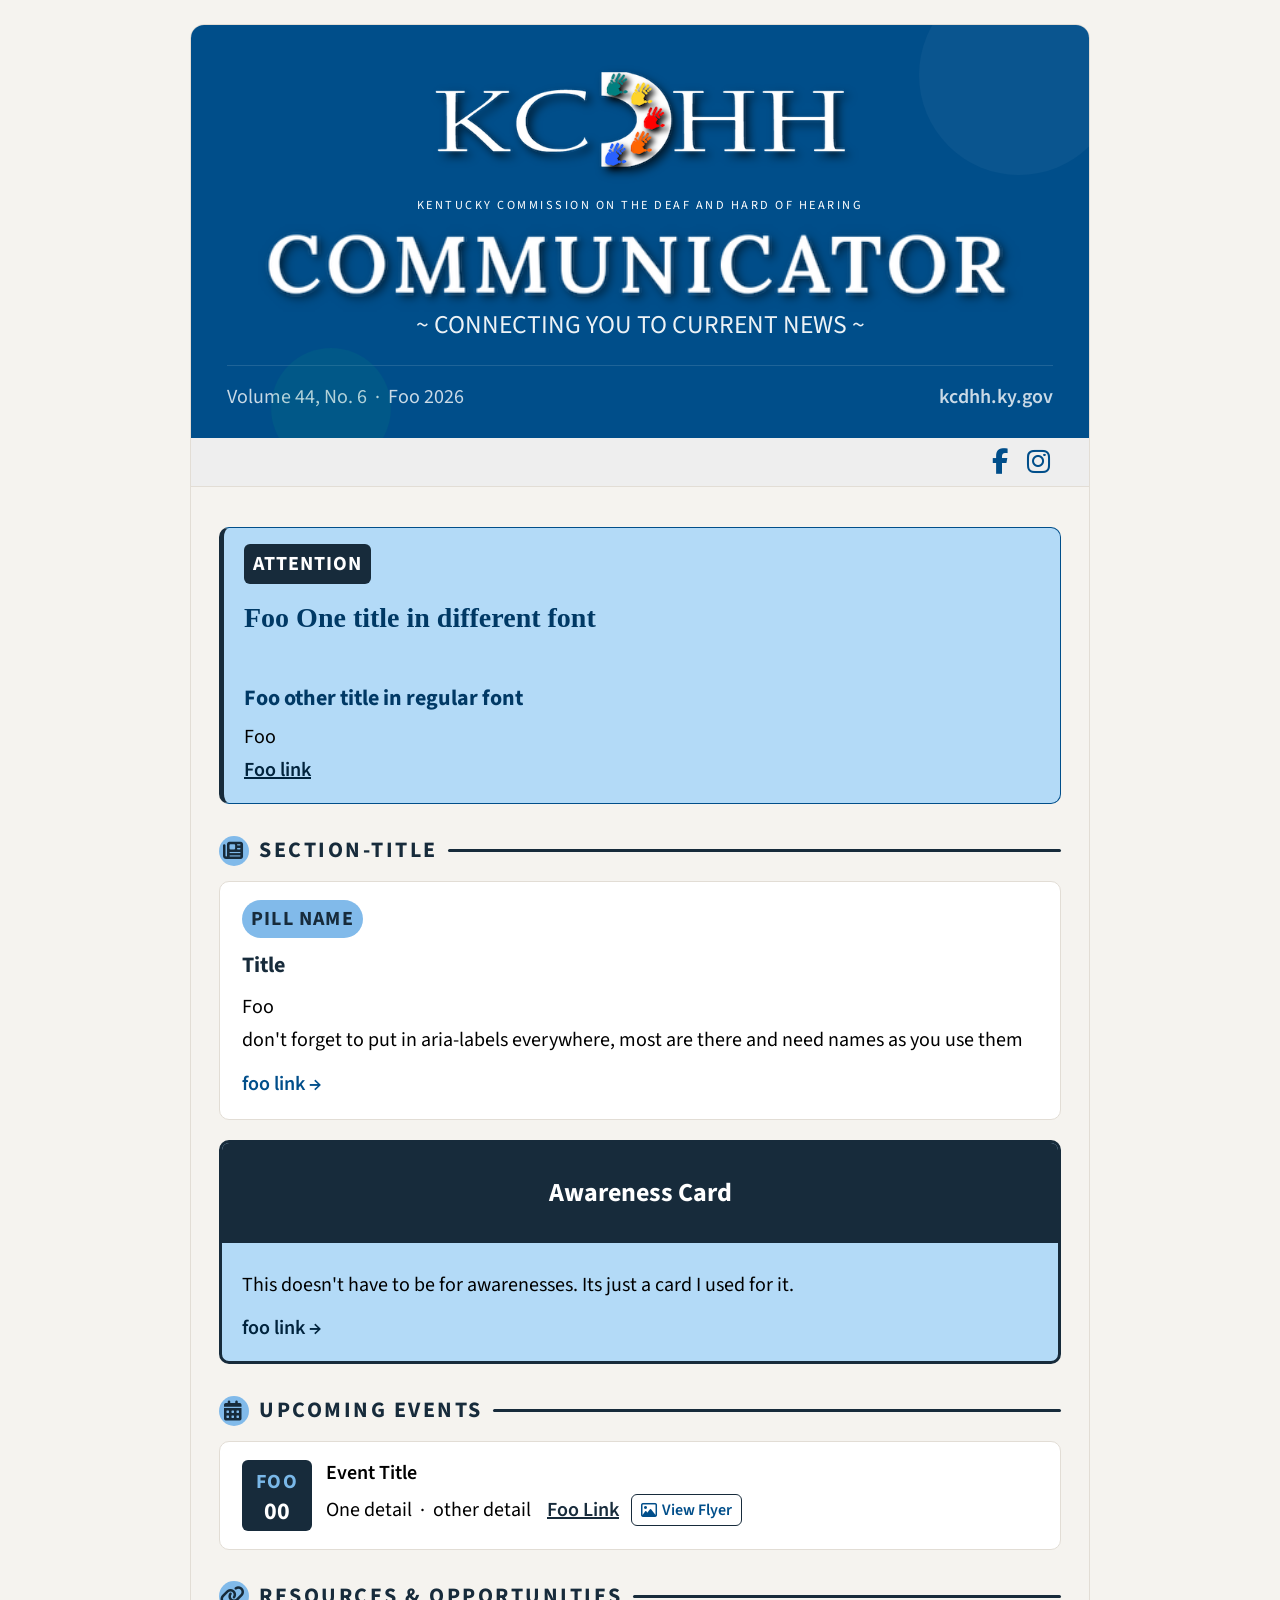
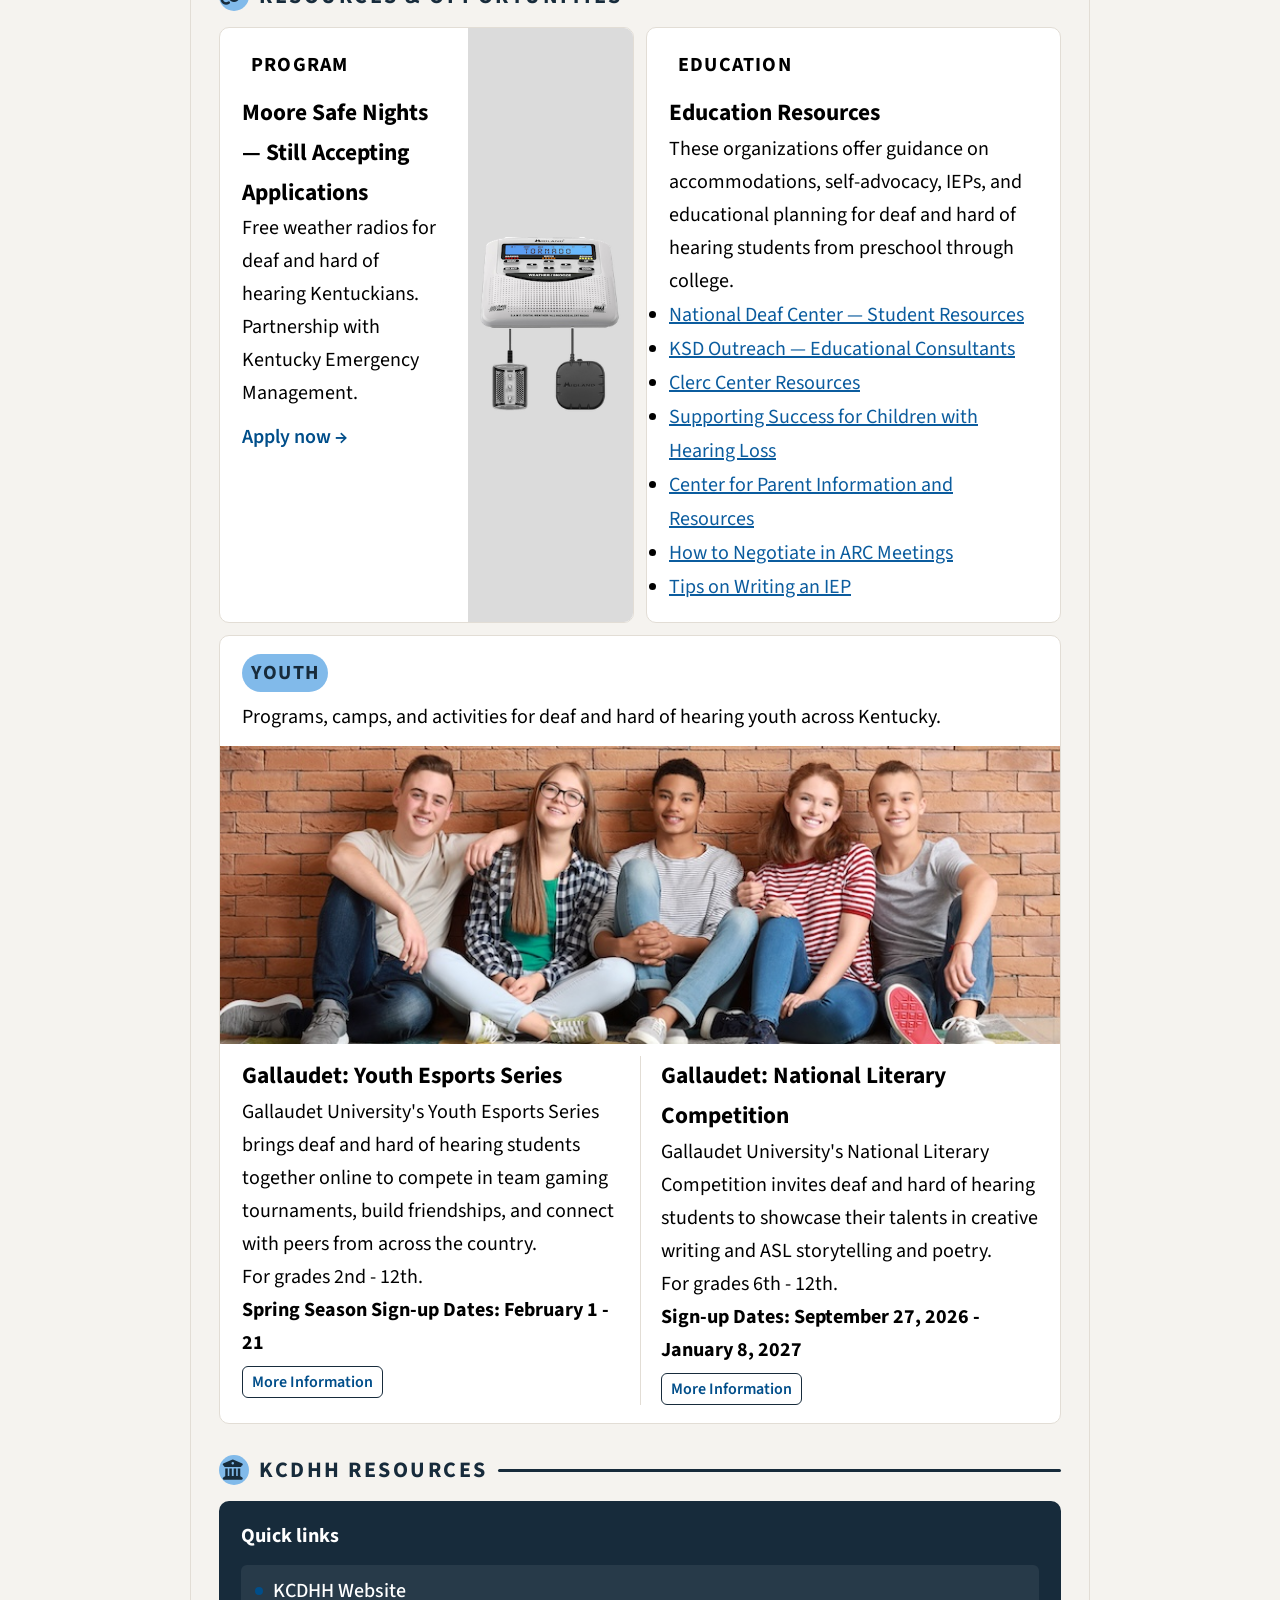
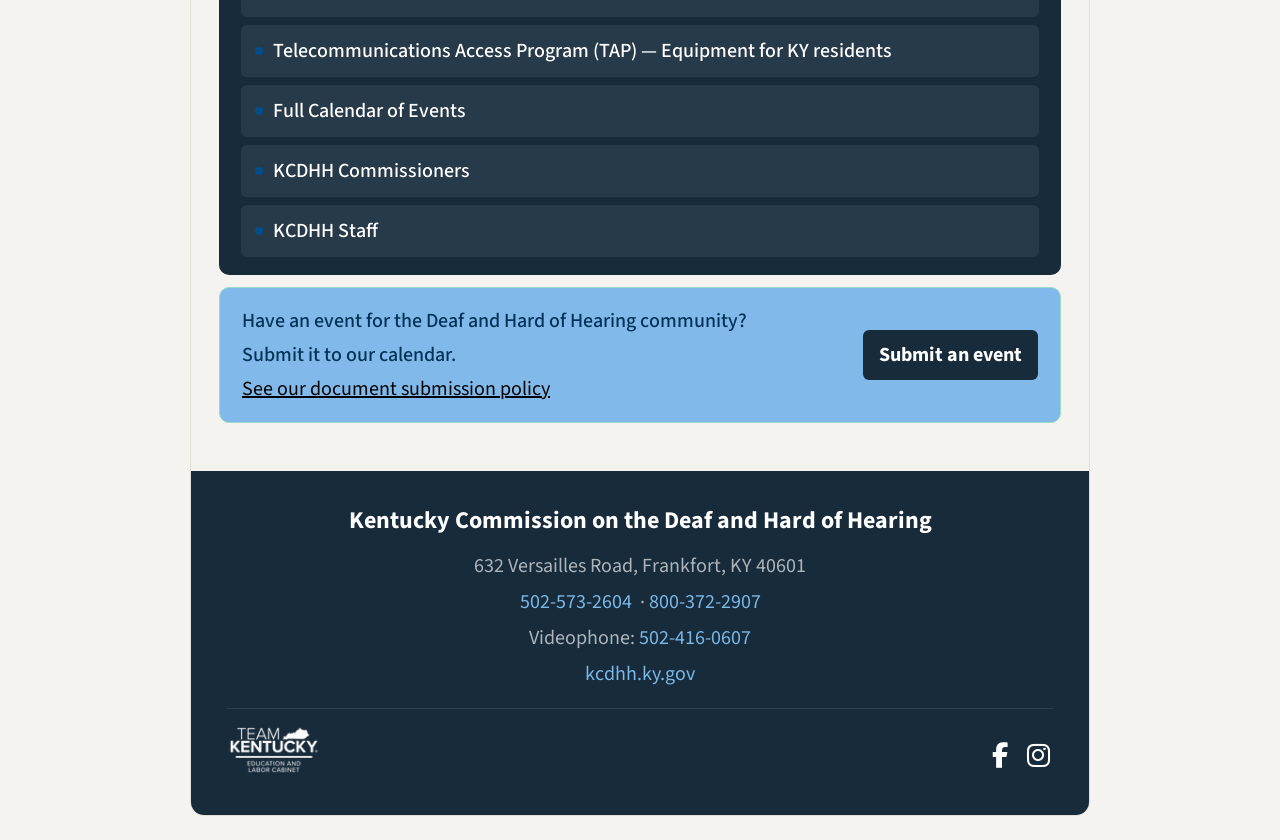
==== commit 6ebd6aea: "blank NL moving forward" ====
--- a/index.html
+++ b/index.html
@@ -15,7 +15,7 @@
     <meta http-equiv="pragma" content="no-cache" />
 
     <!--Change this every month and year-->
-    <title>KCDHH Communicator — June 2026</title>
+    <title>KCDHH Communicator — Foo 2026</title>
 
     <!-- Font Awesome -->
     <link rel="stylesheet" href="https://cdnjs.cloudflare.com/ajax/libs/font-awesome/6.5.1/css/all.min.css" />
@@ -24,7 +24,7 @@
     <link rel="preconnect" href="https://fonts.googleapis.com" />
     <link rel="preconnect" href="https://fonts.gstatic.com" crossorigin />
     <link
-      href="https://fonts.googleapis.com/css2?family=Lora:wght@600;700&family=Source+Sans+3:wght@400;500;600;700;900&display=swap"
+      href="https://fonts.googleapis.com/css2?family=Source+Sans+3:wght@400;500;600;700;900&display=swap"
       rel="stylesheet"
     />
 
@@ -64,6 +64,8 @@
       type="text/javascript"
       src="//translate.google.com/translate_a/element.js?cb=googleTranslateElementInit"
     ></script>
+
+    <link rel="stylesheet" href="styles.css" />
   </head>
 
   <body>
@@ -83,7 +85,7 @@
         <div class="nl-tagline">~ CONNECTING YOU TO CURRENT NEWS ~</div>
         <div class="nl-header-meta">
           <!-- ✏️ EDIT: Update volume/issue and date each month -->
-          <span>Volume 44, No. 6 &nbsp;·&nbsp; June 2026</span>
+          <span>Volume 44, No. 6 &nbsp;·&nbsp; Foo 2026</span>
           <a href="https://www.kcdhh.ky.gov" target="_blank" rel="noopener">kcdhh.ky.gov</a>
         </div>
       </header>
@@ -121,117 +123,41 @@
           ══════════════════════════════════════════ -->
           <!-- ✏️ EDIT: Update or remove this section when there is no active action item -->
 
-        <!-- <div class="nl-alert" role="alert" aria-live="polite" aria-label="Attention needed">
+        <div class="nl-alert" role="alert" aria-live="polite" aria-label="Attention needed">
           <div class="nl-alert-badge" aria-hidden="true">Attention</div>
           <div class="nl-alert-content">
-            <h2 style="font-family:'Lora',Georgia,serif;font-size:1.75rem;">Placeholder</h2>
+            <h2 style="font-family:'Lora',Georgia,serif;font-size:1.75rem;">Foo One title in different font</h2>
             <br>
-            
-            <h2>Placeholder</h2>
+            <h2>Foo other title in regular font</h2>
             <p>
-              Placeholder
+              Foo
             </p>
-            <a
-              href="https://Placeholder"
-              target="_blank"
-              rel="noopener"
-              >Placeholder</a
-            >
-            &nbsp;·&nbsp;
-            <a href="Placeholder" target="_blank" rel="noopener">Placeholder</a>
+            <a href="https://Foo" target="_blank" rel="noopener">Foo link</a>
           </div>
-        </div> -->
+        </div> 
 
         <!-- ══════════════════════════════════════════
-        NEWS
+        Section like News, Technology, Community
         ══════════════════════════════════════════ -->
-        <div class="section-label" aria-label="Section: News">
-          <span class="section-icon" aria-hidden="true"><i class="fa-solid fa-newspaper"></i></span>
-          News
-        </div>
-        <!--NAD new CEO announcement---------------------------------->
-        <article class="nl-card" aria-labelledby="fcc-heading">
-          <span class="card-tag tag-federal">National Assoc. for the Deaf</span>
-          <h2 id="fcc-heading">NAD Welcomes A New CEO</h2>
-            <p style="text-align: left">
-              On behalf of the Board of Directors, I am delighted to share that Nicholas Kiego has been appointed as the next Chief Executive Officer of the National Association of the Deaf.
-              <br>
-              <br>
-              Nicholas officially takes the helm on August 1. We are excited for you to meet our new leader in person this summer at the 58th Biennial NAD Conference in San Francisco. The Board has full confidence in Nicholas’ strategic vision and commitment to our mission.
-            </p>
-            <a
+        <div class="section-label" aria-label="Section: foo">
+          <span class="section-icon" aria-hidden="true">
+            <!-- Font Awesome "fa" icon for the little blue circle next to the section title - right now its a newspaper for News. Go to fontawesome.com to look up for icons.  Font Awesome is linked to this newsletter (See line 21) -->
+            <i class="fa-solid fa-newspaper"></i></span>
+          Section-Title
+        </div>
+        <!-- Article tag is the card inside section, to make more than 1 card under a section, just make another <article> tag -->
+        <article class="nl-card" aria-labelledby="foo">
+          <span class="card-tag tag-pill">Pill Name</span>
+          <h2 id="title">Title</h2>
+          <p>Foo</p>
+          <p>don't forget to put in aria-labels everywhere, most are there and need names as you use them</p>
+          <a
             class="card-link"
-            href="https://nad.org/a-bold-future-for-the-nad-welcoming-our-new-ceo/" 
+            href="https://foo" 
             target="_blank"
             rel="noopener"
-            aria-label="Read full article"
-            >Read full article</a
-            >
-          <div style="margin-top:20px; text-align:center;">
-            <iframe
-              width="560"
-              height="315"
-              src="https://www.youtube.com/embed/v4HnPubLPeI?start=5"
-              title="NAD new CEO video"
-              frameborder="0"
-              allow="accelerometer; autoplay; clipboard-write; encrypted-media; gyroscope; picture-in-picture; web-share"
-              allowfullscreen
-              style="max-width:100%; border-radius:6px;"
-            ></iframe>
-          </div>
-        </article>
-        
-        <!-- ══════════════════════════════════════════
-        STORIES
-        ══════════════════════════════════════════ -->
-        <div class="section-label" aria-label="Section: Stories">
-          <span class="section-icon" aria-hidden="true"><i class="fa-solid fa-book-open"></i></span>
-          Stories
-        </div>
-
-        <!-- ✏️ EDIT: Add article cards here. Include author byline in the card. -->
-         <!-- HLAA Conference recap -->
-        <article class="nl-card" aria-labelledby="fcc-heading">
-          <span class="card-tag tag-federal">HLAA conference recap</span>
-          <h2 id="fcc-heading">On The Road With KCDHH:</h2>
-            <p style="text-align: left">
-              <img
-                src="2026June/AaH-booth.jpg"
-                alt="Access @ Home booth at the HLAA convention"
-                style="
-                  float: right;
-                  width: 300px;
-                  margin: 0 0 10px 16px;
-                  background: #fff;
-                  padding: 8px;
-                  border-radius: var(--radius-md);
-                  border: 5px solid var(--border);
-                "
-              />
-              KCDHH hosted two booths at the Hearing Loss Association of America (HLAA) national convention in Louisville, June 10-12.  The first KCDHH booth shared information about our programs and services.  The second, called “Access @ Home,” was an interactive display showcasing a variety of assistive technologies designed to make homes safer and more accessible for deaf and hard of hearing individuals.  Attendees were able to experience a setup featuring an alarm clock with a bed shaker, as well as a weather radio connected to a pillow shaker and flashing alert system. A mock door demonstrated how doorbells and motion detectors can send visual notifications through a home alert system, helping individuals stay aware of activity around their home.
-              <br>
-              <br>
-              The booths were very busy on both days.  Many visitors were surprised at the wide range of assistive technologies available and shared that they had never seen some of these devices before.  Many wanted to know if their home state had a Commission or similar agency.
-              <br>
-              <br>
-              One of the highlights was a visit from the hotel safety team, who stopped by to learn more about accessible alerting systems. Their interest focused on improving their ADA kits and enhancing fire alarm notification systems for deaf and hard of hearing guests.
-            </p>
-        </article>
-
-        <article class="nl-card" aria-labelledby="story1-heading">
-          <span class="card-tag tag-community">Press Release</span>
-          <h2 id="story1-heading">Rylo Launches Next Chapter With $85 Million in New Funding to Expand AI Communication Tools for the Deaf and Hard-of-Hearing Community</h2>
-          <p style="font-size: 20px; color: var(--text-muted); margin-bottom: 12px">
-            Formerly Nagish, the company is evolving beyond phone call captioning to build a broader AI-powered communication platform
-          </p>
-          <a
-            class="card-link"
-            href="https://www.businesswire.com/news/home/20260604498117/en/Rylo-Launches-Next-Chapter-With-%2485-Million-in-New-Funding-to-Expand-AI-Communication-Tools-for-the-Deaf-and-Hard-of-Hearing-Community"
-            target="_blank"
-            rel="noopener"
-            aria-label="Read full article"
-            >Read full article</a
-          >
+            aria-label="foo"
+            >foo link </a>
         </article>
 
         <!-- ══════════════════════════════════════════
@@ -239,117 +165,25 @@
         ══════════════════════════════════════════ -->
         <div class="nl-alert nl-featured" role="region" aria-label="Awareness feature">
           <div class="nl-awareness-header">
-            <h2>DeafBlind Awareness Week 2026:<br>June 25 – July 1</h2>
+            <h2>Awareness Card</h2>
           </div>
           <div class="nl-alert-content" style="width:100%;">
-            <img
-              src="2026June/DBawarenessweek.png"
-              alt="Deafblind Awareness Week"
-              style="width:100%; border-radius:var(--radius-sm);"
-            />
+            <p>This doesn't have to be for awarenesses.  Its just a card I used for it. </p>
+            <!-- "card-link" is a css style to put in an arrow after the link -->
             <a
               class="card-link"
-              href="https://www.helenkeller.org/DBAW2026/"
-              target="_blank"
-              rel="noopener"
-              style="display:inline-block; margin-top:12px;"
-              aria-label="More information on DeafBlind Awareness Week"
-              >More information on DeafBlind Awareness Week</a
+              href="https://foo"
+              target="_blank"
+              rel="noopener"
+              aria-label="foo"
+              >foo link</a
             >
           </div>
         </div>
 
-        <!-- ══════════════════════════════════════════
-        COMMUNITY SPOTLIGHT
-        ══════════════════════════════════════════ -->
-        <div class="section-label" aria-label="Section: Community Spotlight">
-          <span class="section-icon" aria-hidden="true"><i class="fa-solid fa-people-group"></i></span>
-          Community Spotlight
-        </div>
-        <article class="nl-card" aria-labelledby="ASLClass-heading">
-          <div class="nl-card-content">
-            <span class="card-tag tag-community">CLASSES</span>
-            <h2 id="ASLCLASS-heading">Community ASL Class</h2>
-            <p>
-            Central Kentucky Interpreter Referral (CKIR) will be offering an American Sign Language (ASL) class this fall for community members interested in learning ASL. <br><br>
-            Nine weekly classes will be held Tuesday evenings from August 11th to October 6th from 6 PM to 7:15 PM. The classes will be held in Danville, KY.  See the flyer for more details. <br><br>
-            Please note that KSD will not be offering a community ASL class this year. We encourage anyone interested in learning ASL to review the attached flyer and consider registering for CKIR's upcoming class.<br><br>
-            If you have any questions or would like additional information, please email <a href="mailto:ASLinthe502@gmail.com">ASLinthe502@gmail.com</a>.
-   
-            </p>
-            <div style="text-align:center;">
-              <button
-                class="flyer-btn"
-                data-flyer="2026June/ASLClass.jpg"
-                data-title="Community ASL Class"
-                aria-haspopup="dialog"
-                aria-label="View flyer for Community ASL Class"
-              >
-                <i class="fa-regular fa-image" aria-hidden="true"></i> View Flyer
-              </button>
-            </div>
-            <div class="nl-card-link-image-row" style="justify-content:center;">
-              <a
-                class="card-link"
-                href="https://docs.google.com/forms/d/e/1FAIpQLSdK6EUUa11SiZUKHOKX1Dbkniu1UB00jHxw1iHy_pgl87k-Rw/viewform"
-                target="_blank"
-                rel="noopener"
-                aria-label="Community ASL Class"
-                >Register</a
-              >
-            </div>
-          </div>
-        </article>
-        <article class="nl-card" aria-labelledby="communityleader-heading">
-          <div class="nl-card-content">
-            <span class="card-tag tag-community">AWARD NOMINATION</span>
-            <h2 id="communityleader-heading">Hamilton Relay Community Leader Award</h2>
-            <p>
-              This award is to recognize an individual in KY who is Deaf, DeafBlind, hard of hearing, late deafened or
-              who has difficulty speaking and demonstrates strong leadership and volunteerism within the community.
-              Additionally, an individual or organization that demonstrates leadership and volunteerism in the Deaf,
-              DeafBlind, hard of hearing or speech difference community may be considered. <strong>Due July 10, 2026.</strong>
-            </p>
-            <div class="nl-card-link-image-row">
-              <a
-                class="card-link"
-                href="https://hamiltonrelay.com/community-leadership-awards/"
-                target="_blank"
-                rel="noopener"
-                aria-label="Hamilton Relay Community Leader Award"
-                >Nominate</a
-              >
-              <img class="nl-card-inline-image" src="2026June/Community-Leader-Award.png" alt="Hamilton Relay Community Leader Award" />
-            </div>
-          </div>
-        </article>
-
-        <!-- ══════════════════════════════════════════
-        TECHNOLOGY
-        ══════════════════════════════════════════ -->
-        <div class="section-label" aria-label="Section: Technology">
-          <span class="section-icon" aria-hidden="true"><i class="fa-solid fa-microchip"></i></span>
-          Technology
-        </div>
-
-        <article class="nl-card" aria-label="InnoCaption">
-          <div class="innocap-header" style="display: flex; align-items: center; position: relative; margin-bottom: 9px">
-            <span class="card-tag tag-resource" style="margin-bottom: 0">Mobile App</span>
-            <img
-              class="innocap-logo"
-              src="2026June/innocap.png"
-              alt="InnoCaption logo"
-              style="
-                height: 100px;
-                border: none;
-                position: absolute;
-                left: 70%;
-                transform: translateX(-50%);
-              "
-            />
-          </div>
-          <p><strong>InnoCaption</strong> is a free captioned telephone app that provides real-time captions for phone calls, helping individuals with hearing loss communicate more effectively. Features include live or automated captioning, captioned voicemail, call transcripts, text-to-speech options, and customizable display settings. Eligible users can keep their existing phone number and access the service at no cost.</p>
-        </article>
+        
+
+        
 
         <!-- ══════════════════════════════════════════
         UPCOMING EVENTS
@@ -362,245 +196,32 @@
         <!-- ✏️ EDIT: Update event list items each month -->
         <article class="nl-card" aria-label="Upcoming events list">
           <ul class="event-list" aria-label="Events by date">
-            <!--New Vista Coffee and Donuts June 19----------------------------->
+            <!-- Between UPCOMING EVENTS and here, I don't really touch at all -->
+
+            <!-- ---------------
+            I keep comments like this for each event so its easy for me to find. 
+            I always copy the entire <li> tag for a new event. 
+            ----------------------------->
+
+            <!--Event name and date ---------------------------------->
             <li class="event-item">
-              <div class="event-date" aria-label="June 19">
-                <span class="month">JUN</span>
-                <span class="day">19</span>
+              <div class="event-date" aria-label="Foo 00">
+                <span class="month">FOO</span>
+                <span class="day">00</span>
               </div>
               <div class="event-info">
-                <strong>Open House: New Vista, Come Visit For Coffee and Donuts</strong>
+                <strong>Event Title</strong>
                 <span
-                  >Danville, KY &nbsp;·&nbsp; 9AM - 11AM
+                  >One detail &nbsp;·&nbsp; other detail
                   </span
                 >&nbsp;&nbsp;
+                <a href="https://foo" target="_blank" rel="noopener">Foo Link</a>&nbsp;&nbsp;
                 <button
                   class="flyer-btn"
-                  data-flyer="2026June/DHOH-Providers-Meet-&-Greet.png"
-                  data-title="New Vista Open House"
+                  data-flyer="foo"
+                  data-title="foo"
                   aria-haspopup="dialog"
-                  aria-label="View flyer for New Vista Open House"
-                >
-                  <i class="fa-regular fa-image" aria-hidden="true"></i> View Flyer
-                </button>
-              </div>
-            </li>
-            <!--ASL interpreted show Dear Evan Hanson---------------------------------->
-            <li class="event-item">
-              <div class="event-date" aria-label="June 20">
-                <span class="month">JUN</span>
-                <span class="day">20</span>
-              </div>
-              <div class="event-info">
-                <strong>The Carnegie presents ASL Interpreted Performance "Dear Evan Hansen"</strong>
-                <span
-                  >Covington, KY &nbsp;·&nbsp; 2 PM &nbsp;·&nbsp; <a href="https://thecarnegie.com/whats-on/dear-evan-hansen/" target="_blank" rel="noopener">Tickets</a>
-                  </span>&nbsp;&nbsp;
-              </div>
-            </li>
-            <!--Lion King Interpreted show June 26----------------------------->
-            <li class="event-item">
-              <div class="event-date" aria-label="June 26">
-                <span class="month">JUN</span>
-                <span class="day">26</span>
-              </div>
-              <div class="event-info">
-                <strong>ASL Interpreted Performance of Disney's Lion King</strong>
-                <span
-                  >Aronoff Center, Cincinnati, OH &nbsp;·&nbsp; 7:30 PM &nbsp;·&nbsp;
-                  Tickets (expired link)</span
-                >&nbsp;&nbsp;
-                <button
-                  class="flyer-btn"
-                  data-flyer="2026June/lionking.jpg"
-                  data-title="Lion King"
-                  aria-haspopup="dialog"
-                  aria-label="View flyer for Lion King"
-                >
-                  <i class="fa-regular fa-image" aria-hidden="true"></i> View Flyer
-                </button>
-              </div>
-            </li>
-            <!-- Venture River Water Park June 27 ---------------------------->
-            <li class="event-item">
-              <div class="event-date" aria-label="June 27">
-                <span class="month">JUN</span>
-                <span class="day">27</span>
-              </div>
-              <div class="event-info">
-                <strong>Kentucky Hands and Voices: Venture River Water Park</strong>
-                <span> Eddyville, KY &nbsp;·&nbsp; Starts at 10 AM &nbsp;·&nbsp; D/HH children get FREE tickets!</span>&nbsp;·&nbsp;
-                <a
-                  href="https://docs.google.com/forms/d/e/1FAIpQLSdeuDksB9bE3Kt8kNJ6BYiY9PoGYXp_OcHDdQ1okqUYT5IpVQ/viewform"
-                  target="_blank"
-                  rel="noopener"
-                  >Purchase Tickets</a
-                >&nbsp;&nbsp;
-                <button
-                  class="flyer-btn"
-                  data-flyer="2026June/ventureriver.jpg"
-                  data-title="Venture River Water Park"
-                  aria-haspopup="dialog"
-                  aria-label="View flyer for Venture River Water Park"
-                >
-                  <i class="fa-regular fa-image" aria-hidden="true"></i> View Flyer
-                </button>
-              </div>
-            </li>
-            <!-- Home Run for hearing loss with Lou Bats June 27 ---------------------------->
-            <li class="event-item">
-              <div class="event-date" aria-label="June 27">
-                <span class="month">JUN</span>
-                <span class="day">27</span>
-              </div>
-              <div class="event-info">
-                <strong>Kentucky Hands and Voices: Home Run for Hearing Loss with Louisville Bats</strong>
-                <span> Louisville, KY &nbsp;·&nbsp; 5 PM &nbsp;·&nbsp; D/HH children get FREE tickets!</span>&nbsp;·&nbsp;
-                <a
-                  href="https://docs.google.com/forms/d/e/1FAIpQLScUA7TYnB7mqc6v8rDdDrX1ZHtqu_iWK3JAwV6wbUawETyhtQ/viewform"
-                  target="_blank"
-                  rel="noopener"
-                  >Purchase Tickets</a
-                >&nbsp;&nbsp;
-                <button
-                  class="flyer-btn"
-                  data-flyer="2026June/homerunbats.jpg"
-                  data-title="Home Run for Hearing Loss with Louisville Bats"
-                  aria-haspopup="dialog"
-                  aria-label="View flyer for Home Run for Hearing Loss with Louisville Bats"
-                >
-                  <i class="fa-regular fa-image" aria-hidden="true"></i> View Flyer
-                </button>
-              </div>
-            </li>
-            <!-- Hear on the River, Jazz Night JUNE 27 ---------------------------->
-            <li class="event-item">
-              <div class="event-date" aria-label="June 27">
-                <span class="month">JUN</span>
-                <span class="day">27</span>
-              </div>
-              <div class="event-info">
-                <strong>HEAR on the RIVER: Jazz Night - Featuring a live performance by Carly Johnson</strong>
-                <span> Frazier History Museum, Louisville, KY &nbsp;·&nbsp; 7:00PM to 10:30PM</span>&nbsp;·&nbsp;
-                <a
-                  href="https://my.onecause.com/event/organizations/sf-001C000001jzRnmIAE/events/vevt:cabd9718-5220-492e-85ac-27c93d5e01dd/home/story"
-                  target="_blank"
-                  rel="noopener"
-                  >Purchase Tickets</a
-                >&nbsp;&nbsp;
-                <button
-                  class="flyer-btn"
-                  data-flyer="2026June/HOTR-Jazz-Night-Invite.png"
-                  data-title="Hear on the river jazz night"
-                  aria-haspopup="dialog"
-                  aria-label="View flyer for Hear on the River Jazz Night"
-                >
-                  <i class="fa-regular fa-image" aria-hidden="true"></i> View Flyer
-                </button>
-              </div>
-            </li>
-            <!-- NAD Conference San Franciso, CA June 30-July 5 ---------------------------->
-            <li class="event-item">
-              <div class="event-date-weekly" aria-label="June 30–July 5">
-                <span class="month">JUN <span style="color:#000000;">30</span></span>
-                <span class="month">- JUL <span style="color:#000000;">5</span></span>
-              </div>
-              <div class="event-info">
-                <strong>58th Biennial NAD Conference</strong>
-                <span> San Francisco, CA </span>&nbsp;·&nbsp;
-                <a
-                  href="https://www.nad.org/sf26/"
-                  target="_blank"
-                  rel="noopener"
-                  >More Information</a
-                >
-              </div>
-            </li>
-            <!-- Pop in the park JULY 11 ---------------------------->
-            <li class="event-item">
-              <div class="event-date" aria-label="July 11">
-                <span class="month">JUL</span>
-                <span class="day">11</span>
-              </div>
-              <div class="event-info">
-                <strong>Kentucky Hands and Voices: "Pop" In The Park</strong>
-                <span> Legion Park, Owensboro, KY &nbsp;·&nbsp; FREE &nbsp;·&nbsp; 2 PM to 4 PM</span>&nbsp;&nbsp;
-                <a href="https://docs.google.com/forms/d/e/1FAIpQLSexUUsUoWlZo-H956d4gbfJQL09GwP4RcYmHKkY9vTpmvOulQ/viewform"
-                 target="_blank"
-                  rel="noopener"
-                  >Register</a
-                >&nbsp;&nbsp;
-                <button
-                  class="flyer-btn"
-                  data-flyer="2026June/popinthepark.jpg"
-                  data-title="Pop In The Park"
-                  aria-haspopup="dialog"
-                  aria-label="View flyer for Pop In The Park"
-                >
-                  <i class="fa-regular fa-image" aria-hidden="true"></i> View Flyer
-                </button>
-              </div>
-            </li>
-            <!-- KY Deaf Senior Citizen Picnic JULY 18 ---------------------------->
-            <li class="event-item">
-              <div class="event-date" aria-label="July 18">
-                <span class="month">JUL</span>
-                <span class="day">18</span>
-              </div>
-              <div class="event-info">
-                <strong>KY Deaf Senior Citizen Picnic</strong>
-                <span> Juniper Hill Park, Frankfort, KY &nbsp;·&nbsp; 11AM to Dusk</span>&nbsp;&nbsp;
-                <button
-                  class="flyer-btn"
-                  data-flyer="2026June/picnic.jpg"
-                  data-title="KY Deaf Senior Citizen Picnic"
-                  aria-haspopup="dialog"
-                  aria-label="View flyer for KY Deaf Senior Citizen Picnic"
-                >
-                  <i class="fa-regular fa-image" aria-hidden="true"></i> View Flyer
-                </button>
-              </div>
-            </li>
-            <!-- Home Run For Hearing Loss with Lexington Legends JULY 25 ---------------------------->
-            <li class="event-item">
-              <div class="event-date" aria-label="July 25">
-                <span class="month">JUL</span>
-                <span class="day">25</span>
-              </div>
-              <div class="event-info">
-                <strong>Kentucky Hands and Voices: Home Run For Hearing Loss With Lexington Legends</strong>
-                <span> Lexington, KY &nbsp;·&nbsp; 7 PM &nbsp;·&nbsp; D/HH children get FREE tickets!</span>&nbsp;&nbsp;
-                <a href="https://docs.google.com/forms/d/e/1FAIpQLSdoxX69jsepM0VCoSBaqXZ8Xoeo7Fcr24RBuzoaMABcfAsLSw/viewform"
-                 target="_blank"
-                  rel="noopener"
-                  >Purchase Tickets</a
-                >&nbsp;&nbsp;
-                <button
-                  class="flyer-btn"
-                  data-flyer="2026June/homerunlegends.jpg"
-                  data-title="Home Run for hearing loss with Lexington Legends"
-                  aria-haspopup="dialog"
-                  aria-label="View flyer for Home Run for Hearing Loss with Lexington Legends"
-                >
-                  <i class="fa-regular fa-image" aria-hidden="true"></i> View Flyer
-                </button>
-              </div>
-            </li>
-            <!-- Berrytown Deaf Social Every Thursday ---------------------------->
-            <li class="event-item">
-              <div class="event-date-weekly" aria-label="Recurring — Thursdays">
-                <span class="month" style="font-weight: 900">THU</span>
-                <span class="day" style="font-size: 20px"><strong>Weekly</strong></span>
-              </div>
-              <div class="event-info">
-                <strong>Berrytown Deaf Socials — Louisville</strong>
-                <span>Thursdays, 5:30–7:30 PM &nbsp;·&nbsp; Berrytown Recreation Center</span>&nbsp;&nbsp;
-                <button
-                  class="flyer-btn"
-                  data-flyer="img/berrytown-deaf-social.jpg"
-                  data-title="Berrytown Deaf Socials — Louisville"
-                  aria-haspopup="dialog"
-                  aria-label="View flyer for Berrytown Deaf Socials — Louisville"
+                  aria-label="View flyer for foo"
                 >
                   <i class="fa-regular fa-image" aria-hidden="true"></i> View Flyer
                 </button>
@@ -616,46 +237,15 @@
           <span class="section-icon" aria-hidden="true"><i class="fa-solid fa-link"></i></span>
           Resources &amp; Opportunities
         </div>
-
-        <!-- ✏️ EDIT: Swap card content as relevant stories change -->
-        <!--SUMMER-->
-        <article class="nl-card" aria-labelledby="PA-heading">
-          <span class="card-tag tag-camp">ADVOCACY</span>
-          <img
-            src="2026June/PA-Logo-Blue.png"
-            alt="PA logo"
-            style="
-              float: right;
-              width: 150px;
-              margin: 0 0 10px 16px;
-              background: #fff;
-              padding: 8px;
-              border-radius: var(--radius-md);
-              border: 5px solid var(--border);
-            "
-          />
-          <h2 id="PA-heading">Kentucky P&A wants to hear from YOU!</h2>
-          <p>
-            Kentucky P&A is the designated protection and advocacy system for Kentucky and works to protect and promote
-            the rights of people with disabilities and individuals who are deaf or hard of hearing through advocacy,
-            education, training, information and referral, and legal servces.<br />
-            Learn more about Kentucky P&A at
-            <a href="https://www.kypa.net" target="_blank" rel="noopener">https://www.kypa.net</a> or call
-            <a href="tel:+18003722988">800-372-2988</a>.<br /><br />
-            Your voice matters! <br /><br />
-            Kentucky Protection and Advocacy is currently planning new areas of focus for 2027, and community input is
-            an important part of that process. Please take a few minutes to complete the survey and share your
-            thoughts.<br /><br />
-            Take the survey (expired link)
-            <br /><br />
-          </p>
-        </article>
         <div class="card-grid">
-          <!--PROGRAM-->
+
+          <!------------------------ 
+          PROGRAM 
+          ----------------------------------->
           <article class="nl-card nl-card--has-image" aria-labelledby="msn-heading">
             <div class="nl-card-content">
               <span class="card-tag tag-resource">Program</span>
-              <h2 id="msn-heading">Moore Safe Nights — Still Accepting Applications</h2>
+              <h3 id="msn-heading">Moore Safe Nights — Still Accepting Applications</h3>
               <p>
                 Free weather radios for deaf and hard of hearing Kentuckians. Partnership with Kentucky Emergency
                 Management.
@@ -665,37 +255,102 @@
                 href="https://www.kcdhh.ky.gov/msn/"
                 target="_blank"
                 rel="noopener"
-                aria-label="Apply for a free Moore Safe Nights weather radio"
+                aria-label="Apply now for a free Moore Safe Nights weather radio"
                 >Apply now</a
               >
             </div>
             <img class="nl-card-image" src="img/Radio.png" alt="Moore Safe Nights weather radio" />
           </article>
-          <!--SUMMER-->
-          <article class="nl-card" aria-labelledby="camps-heading">
-            <span class="card-tag tag-camp">Summer</span>
-            <h2 id="camps-heading">Summer Camps for Deaf and Hard of Hearing Children</h2>
-            <p>Explore day programs, overnight camps, and CODA-inclusive programs.</p>
-            <p style="margin-top: 8px">
+          
+        
+
+          <!------------------------ 
+          EDUCATION ----------------------------------->
+          <article class="nl-card" aria-labelledby="education-heading">
+            <span class="card-tag tag-community">Education</span>
+            <h3 id="education-heading">Education Resources</h3>
+            <p>
+              These organizations offer guidance on accommodations, self-advocacy, IEPs, and educational planning for
+              deaf and hard of hearing students from preschool through college.
+            </p>
+            <ul class="nl-link-grid">
+              <li>
+                <a href="https://nationaldeafcenter.org/students/" target="_blank" rel="noopener">National Deaf Center &mdash; Student Resources</a>
+              </li>
+              <li>
+                <a href="https://sites.google.com/ksd.kyschools.us/ksd-outreach/parents" target="_blank" rel="noopener">KSD Outreach &mdash; Educational Consultants</a>
+              </li>
+              <li>
+                <a href="https://clerccenter.gallaudet.edu/resources/" target="_blank" rel="noopener">Clerc Center Resources</a>
+              </li>
+              <li>
+                <a href="https://successforkidswithhearingloss.com" target="_blank" rel="noopener">Supporting Success for Children with Hearing Loss</a>
+              </li>
+              <li>
+                <a href="https://www.parentcenterhub.org/resources-in-education/" target="_blank" rel="noopener">Center for Parent Information and Resources</a>
+              </li>
+              <li>
+                <a href="https://kypa.net/how-to-negotiate-in-arc-meetings/" target="_blank" rel="noopener">How to Negotiate in ARC Meetings</a>
+              </li>
+              <li>
+                <a href="https://kypa.net/tips-on-writing-an-individualized-education-program-ieptips/" target="_blank" rel="noopener">Tips on Writing an IEP</a>
+              </li>
+            </ul>
+          </article>
+        </div>
+
+        <!------------------------
+        YOUTH PROGRAMS 
+        ----------------------------------->
+        <!-- ✏️ EDIT: Add youth program details and links -->
+        <article class="nl-card" aria-label="Youth Programs">
+          <span class="card-tag tag-pill">Youth</span>
+
+          <p>
+            Programs, camps, and activities for deaf and hard of hearing youth across Kentucky.
+          </p>
+          <img
+            class="nl-card-banner"
+            src="img/teens.jpeg"
+            alt="Five smiling teenagers sitting together on the floor in front of a brick wall"
+          />
+          <div class="nl-columns">
+            <div class="nl-column">
+              <h3>Gallaudet: Youth Esports Series</h3>
+              <p>
+                Gallaudet University's Youth Esports Series brings deaf and hard of hearing students together online to
+                compete in team gaming tournaments, build friendships, and connect with peers from across the country.
+              </p>
+              <p>For grades 2nd - 12th.</p>
+              <p><strong>Spring Season Sign-up Dates: February 1 - 21</strong></p>
               <a
-                href="https://clerccenter.gallaudet.edu/earlyintervention/beyondclassroomwalls/deafcamps/"
+                class="flyer-btn"
+                href="https://gallaudet.edu/youth-programs/youth-esports-series/"
                 target="_blank"
                 rel="noopener"
-                aria-label="View Gallaudet CLERC Center’s list of summer camps"
-                >Gallaudet CLERC Center’s Camp List</a
+                aria-label="More information about the Gallaudet Youth Esports Series"
+                >More Information</a
               >
-              &nbsp;·&nbsp;
+            </div>
+            <div class="nl-column">
+              <h3>Gallaudet: National Literary Competition</h3>
+              <p>
+                Gallaudet University's National Literary Competition invites deaf and hard of hearing students to
+                showcase their talents in creative writing and ASL storytelling and poetry.
+              </p>
+              <p>For grades 6th - 12th.</p>
+              <p><strong>Sign-up Dates: September 27, 2026 - January 8, 2027</strong></p>
               <a
-                href="https://www.aslup.org/summer-camps"
+                class="flyer-btn"
+                href="https://gallaudet.edu/youth-programs/national-literary-competition/"
                 target="_blank"
                 rel="noopener"
-                aria-label="View ASLup’s list of summer camps"
-                >ASLup’s Camp List</a
+                aria-label="More information about the Gallaudet National Literary Competition"
+                >More Information</a
               >
-            </p>
-          </article>
-        </div>
-
+            </div>
+          </div>
+        </article>
         <!-- ══════════════════════════════════════════
         KCDHH RESOURCES
         ══════════════════════════════════════════ -->
--- a/styles.css
+++ b/styles.css
@@ -0,0 +1,1055 @@
+/* ============================================================
+ CSS VARIABLES — Edit brand colors here
+    ============================================================ */
+:root {
+  --elcblue: #004e8a;
+  --teamkynavy: #003764;
+  --navy1: #172b3b;
+  --navy2: #00233d;
+  --navy3: #003357;
+  --lightgray: #dbdbdb;
+  --lightblue1: #81baea;
+  --alert: #85caff;
+  --alert-light: #b3daf7;
+  --bg: #f5f3ef;
+  --surface: #ffffff;
+  --border: #e2ddd5;
+  --text-main: #000000;
+  --text-muted: #000000;
+  --text-light: #aaaaaa;
+  --link: #0b5c9e;
+  --radius-sm: 6px;
+  --radius-md: 10px;
+  --radius-lg: 14px;
+}
+
+/* ============================================================
+ RESET & BASE
+    ============================================================ */
+*,
+*::before,
+*::after {
+  box-sizing: border-box;
+  margin: 0;
+  padding: 0;
+}
+
+body {
+  background: var(--bg);
+  font-family: "Source Sans 3", Georgia, sans-serif;
+  font-size: 20px;
+  color: var(--text-main);
+  line-height: 1.7;
+  -webkit-font-smoothing: antialiased;
+}
+
+a {
+  color: var(--link);
+}
+
+a:hover {
+  text-decoration: underline;
+}
+
+a:focus {
+  outline: 3px solid var(--elcblue);
+  outline-offset: 2px;
+  border-radius: 2px;
+}
+
+h1,
+h2,
+
+img.base {
+  max-width: 100%;
+  height: auto;
+  display: block;
+}
+
+/* ============================================================
+ SKIP TO CONTENT (Accessibility)
+    ============================================================ */
+
+/* the skip link is placed -100px above the page to hide it from plain view. Screen readers will pick up on this.*/
+.skip-link {
+  position: absolute;
+  top: -100px;
+  left: 0;
+  background: var(--navy1);
+  color: #fff;
+  padding: 10px 18px;
+  font-size: 16px;
+  font-weight: 600;
+  border-radius: 0 0 var(--radius-sm) 0;
+  z-index: 1000;
+  transition: top 0.2s;
+}
+
+.skip-link:focus {
+  top: 0;
+}
+
+/* ============================================================
+ PAGE WRAPPER
+    ============================================================ */
+#page {
+  max-width: 900px;
+  margin: 24px auto;
+  background: var(--surface);
+  border-radius: var(--radius-lg);
+  overflow: hidden;
+  border: 1px solid var(--border);
+}
+
+/* ============================================================
+ HEADER
+    ============================================================ */
+
+.nl-header {
+  background: var(--elcblue);
+  color: #fff;
+  padding: 32px 36px 24px;
+  position: relative;
+  overflow: hidden;
+}
+
+.nl-header-logo {
+  width: 450px;
+  max-width: 100%;
+  margin: 0 auto 8px;
+}
+
+/* decorative circles */
+.nl-header::before {
+  content: "";
+  position: absolute;
+  top: -50px;
+  right: -30px;
+  width: 200px;
+  height: 200px;
+  border-radius: 50%;
+  background: rgba(255, 255, 255, 0.04);
+}
+
+.nl-header::after {
+  content: "";
+  position: absolute;
+  bottom: -30px;
+  left: 80px;
+  width: 120px;
+  height: 120px;
+  border-radius: 50%;
+  background: rgba(14, 158, 120, 0.12);
+}
+
+.nl-agency-line {
+  font-family: "Source Sans 3", Georgia, sans-serif;
+  font-size: 22px;
+  font-weight: 400;
+  letter-spacing: 2.5px;
+  text-transform: uppercase;
+  color: white;
+  margin-bottom: 8px;
+  position: relative;
+  text-align: center;
+}
+
+.nl-masthead {
+  position: relative;
+  margin-bottom: 0;
+}
+
+.nl-masthead img {
+  display: block;
+  width: 765px;
+  margin: 0 auto;
+  position: relative;
+}
+
+.nl-tagline {
+  font-size: 22px;
+  color: #ffffffec;
+  position: relative;
+  width: 450px;
+  max-width: 100%;
+  margin: -8px auto 18px;
+  text-align: center;
+  white-space: nowrap;
+}
+
+.nl-header-meta {
+  display: flex;
+  justify-content: space-between;
+  align-items: center;
+  border-top: 1px solid rgba(255, 255, 255, 0.12);
+  padding-top: 14px;
+  font-size: 20px;
+  color: rgba(255, 255, 255, 0.788);
+  position: relative;
+}
+
+.nl-header-meta a {
+  color: rgba(255, 255, 255, 0.788);
+  text-decoration: none;
+  font-weight: 600;
+}
+
+/* ============================================================
+ UTILITY BAR
+    ============================================================ */
+.nl-utility-bar {
+  background: #eee;
+  border-bottom: 1px solid var(--border);
+  padding: 9px 36px;
+  display: flex;
+  align-items: center;
+  gap: 16px;
+  flex-wrap: wrap;
+}
+
+#google_translate_element {
+  display: inline-flex;
+}
+
+#google_translate_element .goog-te-gadget {
+  font-size: 12px;
+}
+
+#google_translate_element select {
+  font-family: inherit;
+  font-size: 16px;
+  color: var(--navy1);
+  background: #fff;
+  border: 1px solid #000;
+  border-radius: var(--radius-sm);
+  padding: 4px 8px;
+  cursor: pointer;
+}
+
+.nl-social-links {
+  margin-left: auto;
+  display: flex;
+  gap: 8px;
+}
+
+.nl-social-links a {
+  color: var(--elcblue);
+  font-size: 26px;
+  width: 30px;
+  height: 30px;
+  display: inline-flex;
+  align-items: center;
+  justify-content: center;
+  border-radius: var(--radius-sm);
+  text-decoration: none;
+}
+
+.nl-social-links a:hover {
+  background: var(--navy1);
+}
+
+/* ============================================================
+ BODY / CONTENT AREA
+    ============================================================ */
+.nl-body {
+  padding: 20px 28px 36px;
+  background: var(--bg);
+}
+
+.nl-welcome {
+  font-family: "Source Sans 3", Georgia, sans-serif;
+  font-size: 22px;
+  font-weight: 500;
+  color: rgb(7, 53, 117);
+  /* text-align: center; */
+  margin-block: 12px;
+  line-height: 1.3;
+}
+
+/* ============================================================
+ SECTION LABELS
+    ============================================================ */
+.section-label {
+  display: flex;
+  align-items: center;
+  gap: 10px;
+  font-size: 22px;
+  font-weight: 700;
+  letter-spacing: 2.5px;
+  text-transform: uppercase;
+  color: var(--navy1);
+  margin: 28px 0 12px;
+}
+
+.section-label::after {
+  content: "";
+  flex: 1;
+  height: 3px;
+  background: var(--navy1);
+  border-radius: 2px;
+}
+
+.section-icon {
+  width: 30px;
+  height: 30px;
+  display: inline-flex;
+  align-items: center;
+  justify-content: center;
+  background: var(--lightblue1);
+  border-radius: 50%;
+  font-size: 20px;
+}
+
+/* ============================================================
+ ALERT CARD
+    ============================================================ */
+.nl-alert {
+  background: var(--alert-light);
+  border: 1px solid var(--elcblue);
+  border-left: 5px solid var(--navy1);
+  border-radius: var(--radius-md);
+  padding: 16px 20px;
+  margin: 20px 0;
+  display: flex;
+  flex-direction: column;
+  gap: 10px;
+  align-items: flex-start;
+}
+
+.nl-alert-badge {
+  background: var(--navy1);
+  color: #fff;
+  font-size: 20px;
+  font-weight: 700;
+  letter-spacing: 1px;
+  text-transform: uppercase;
+  padding: 3px 9px;
+  border-radius: var(--radius-sm);
+  white-space: nowrap;
+}
+
+.nl-alert-content h2 {
+  font-size: 22px;
+  font-family: "Source Sans 3", sans-serif;
+  font-weight: 700;
+  color: #003965;
+  margin-bottom: 4px;
+}
+
+.nl-alert-content p {
+  font-size: 20px;
+  color: #000000;
+  line-height: 1.6;
+}
+
+.nl-alert-content a {
+  color: var(--navy2);
+  font-weight: 600;
+}
+
+.nl-awareness-header {
+  background: var(--navy1);
+  color: #fff;
+  width: calc(100% + 40px);
+  height: 100px;
+  margin: -16px -20px 16px;
+  border-radius: 7px 7px 0 0;
+  display: flex;
+  flex-direction: column;
+  align-items: center;
+  justify-content: center;
+  text-align: center;
+  padding: 16px 24px;
+}
+.nl-awareness-header h2 {
+  font-family: "Source Sans 3", Georgia, sans-serif;
+  font-size: 26px;
+  font-weight: 700;
+  color: #fff;
+  line-height: 1.35;
+  margin: 0;
+}
+.nl-alert.nl-featured {
+  border: 3px solid var(--navy1);
+}
+
+/* ============================================================
+ CARDS
+    ============================================================ */
+.nl-card {
+  background: var(--surface);
+  border: 1px solid var(--border);
+  border-radius: var(--radius-md);
+  padding: 18px 22px;
+  margin-bottom: 12px;
+}
+
+.nl-card--has-image {
+  display: flex;
+  flex-direction: row;
+  align-items: stretch;
+  padding: 0;
+  overflow: hidden;
+}
+
+.nl-card--has-image .nl-card-content {
+  flex: 2;
+  padding: 18px 22px;
+}
+
+.nl-card--has-image .nl-card-image {
+  flex: 0 0 40%;
+  width: 40%;
+  object-fit: contain;
+  display: block;
+  background: var(--lightgray);
+  padding: 12px;
+}
+
+.nl-card--image-bottom {
+  display: flex;
+  flex-direction: column;
+  padding: 0;
+  overflow: hidden;
+}
+
+.nl-card--image-bottom .nl-card-content {
+  padding: 18px 22px;
+}
+
+.nl-card--image-bottom .nl-card-image {
+  width: 100%;
+  object-fit: cover;
+  display: block;
+  background: var(--lightgray);
+}
+
+.nl-card-image-bg {
+  width: 100%;
+  background: var(--lightgray);
+  display: flex;
+  justify-content: center;
+  align-items: center;
+  padding: 16px 0;
+}
+
+.nl-card-image-bg .nl-card-image {
+  width: 100%;
+  object-fit: contain;
+  background: transparent;
+}
+
+.nl-card-link-image-row {
+  display: flex;
+  align-items: flex-start;
+  justify-content: space-between;
+  gap: 12px;
+  margin-top: 12px;
+}
+
+.nl-card-inline-image {
+  width: 50%;
+  border-radius: var(--radius-md);
+  object-fit: contain;
+  flex-shrink: 0;
+}
+
+.nl-card h2 {
+  font-size: 22px;
+  font-family: "Source Sans 3", sans-serif;
+  font-weight: 700;
+  color: var(--navy1);
+  margin-bottom: 6px;
+}
+
+.nl-card p {
+  font-size: 20px;
+  color: var(--text-muted);
+  line-height: 1.65;
+}
+
+/* Banner image spanning the full card width, past the card's side padding */
+.nl-card-banner {
+  display: block;
+  width: calc(100% + 44px);
+  max-width: none;
+  height: auto;
+  margin: 12px -22px;
+}
+
+/* Tag pill */
+.card-tag {
+  display: inline-block;
+  font-size: 20px;
+  font-weight: 700;
+  letter-spacing: 1.2px;
+  text-transform: uppercase;
+  padding: 2px 9px;
+  border-radius: 20px;
+  margin-bottom: 9px;
+}
+
+.tag-pill {
+  background: var(--lightblue1);
+  color: var(--navy1);
+}
+
+
+/* Read more link */
+.card-link {
+  display: inline-flex;
+  align-items: center;
+  gap: 4px;
+  font-size: 20px;
+  font-weight: 600;
+  color: var(--elcblue);
+  text-decoration: none;
+  margin-top: 10px;
+}
+
+.card-link::after {
+  content: " →";
+}
+
+.card-link:hover {
+  color: var(--navy1);
+}
+
+/* Two-column card grid */
+.card-grid {
+  display: grid;
+  grid-template-columns: 1fr 1fr;
+  gap: 12px;
+  margin-bottom: 12px;
+}
+
+.card-grid .nl-card {
+  margin-bottom: 0;
+}
+
+/* Two columns inside a single card, divided by a thin line */
+.nl-columns {
+  display: grid;
+  grid-template-columns: 1fr 1fr;
+  margin-top: 12px;
+}
+
+.nl-column {
+  padding-right: 20px;
+}
+
+.nl-column + .nl-column {
+  padding-right: 0;
+  padding-left: 20px;
+  border-left: 1px solid var(--border);
+}
+
+/* ============================================================
+ EVENT LIST CARD
+    ============================================================ */
+.event-list {
+  list-style: none;
+  padding: 0;
+  margin: 0;
+}
+
+.event-item {
+  display: flex;
+  gap: 14px;
+  align-items: flex-start;
+  padding: 11px 0;
+  border-bottom: 1px solid #f0ede6;
+}
+
+.event-item:last-child {
+  border-bottom: none;
+  padding-bottom: 0;
+}
+
+.event-item:first-child {
+  padding-top: 0;
+}
+
+.event-date {
+  background: var(--navy1);
+  color: #fff;
+  border-radius: var(--radius-sm);
+  padding: 5px 8px;
+  text-align: center;
+  min-width: 70px;
+  flex-shrink: 0;
+}
+.event-date-weekly {
+  background: var(--lightblue1);
+  color: #000000;
+  border-radius: var(--radius-sm);
+  width: 88px;
+  height: 70.4px;
+  flex-shrink: 0;
+  display: flex;
+  flex-direction: column;
+  align-items: center;
+  justify-content: center;
+}
+.event-date .month {
+  display: block;
+  font-size: 20px;
+  text-transform: uppercase;
+  letter-spacing: 1.5px;
+  color: #7ab8e8;
+  font-weight: 700;
+}
+.event-date-weekly .month {
+  display: block;
+  font-size: 20px;
+  text-transform: uppercase;
+  letter-spacing: 0.8px;
+  color: #004071;
+  font-weight: 700;
+  line-height: 1.4;
+}
+.event-date-weekly .month:first-child {
+  position: relative;
+  top: 3px;
+}
+.event-date .day {
+  display: block;
+  font-size: 24px;
+  font-weight: 700;
+  line-height: 1.1;
+}
+
+.event-info strong {
+  display: block;
+  font-size: 20px;
+  font-weight: 600;
+  color: var(--text-main);
+  line-height: 1.3;
+  margin-bottom: 2px;
+}
+
+.event-info span {
+  font-size: 20px;
+  color: var(--text-muted);
+}
+
+.event-info a {
+  color: var(--navy1);
+  font-weight: 600;
+}
+
+/* ============================================================
+ FLYER BUTTON & MODAL
+    ============================================================ */
+.flyer-btn {
+  display: inline-flex;
+  align-items: center;
+  gap: 5px;
+  margin-top: 6px;
+  padding: 3px 9px;
+  line-height: 1.5;
+  font-family: inherit;
+  font-size: 16px;
+  font-weight: 600;
+  color: var(--elcblue);
+  background: transparent;
+  border: 1.5px solid var(--navy1);
+  border-radius: var(--radius-sm);
+  cursor: pointer;
+  text-decoration: none;
+  -webkit-appearance: none;
+  appearance: none;
+}
+
+.flyer-btn:hover {
+  background: var(--navy1);
+  color: #fff;
+  text-decoration: none;
+}
+
+a.flyer-btn,
+a.flyer-btn:visited {
+  color: var(--elcblue);
+  vertical-align: middle;
+}
+
+a.flyer-btn:hover {
+  background: var(--navy1);
+  color: #fff;
+  text-decoration: none;
+}
+
+.flyer-btn:focus-visible {
+  outline: 2px solid var(--navy1);
+  outline-offset: 2px;
+}
+
+/* Overlay */
+#flyer-modal {
+  display: none;
+  position: fixed;
+  inset: 0;
+  background: rgba(0, 0, 0, 0.75);
+  z-index: 9999;
+  align-items: center;
+  justify-content: center;
+  padding: 20px;
+}
+
+#flyer-modal.is-open {
+  display: flex;
+}
+
+/* Dialog box */
+#flyer-modal-dialog {
+  background: #fff;
+  border-radius: var(--radius-md);
+  max-width: 900px;
+  width: 100%;
+  max-height: 90vh;
+  overflow-y: auto;
+  position: relative;
+  padding: 16px;
+  box-shadow: 0 8px 32px rgba(0, 0, 0, 0.35);
+}
+
+#flyer-modal-title {
+  font-size: 16px;
+  font-weight: 700;
+  color: var(--navy1);
+  margin: 0 40px 12px 0;
+}
+
+#flyer-modal img {
+  width: 100%;
+  height: auto;
+  display: block;
+  border-radius: 4px;
+}
+
+#flyer-modal-close {
+  position: absolute;
+  top: 12px;
+  right: 12px;
+  background: var(--navy1);
+  color: #fff;
+  border: none;
+  border-radius: 50%;
+  width: 30px;
+  height: 30px;
+  font-size: 16px;
+  cursor: pointer;
+  display: flex;
+  align-items: center;
+  justify-content: center;
+  line-height: 1;
+}
+
+#flyer-modal-close:focus-visible {
+  outline: 2px solid var(--navy1);
+  outline-offset: 2px;
+}
+
+/* ============================================================
+ RESOURCES BAR
+    ============================================================ */
+.nl-resources {
+  background: var(--navy1);
+  border-radius: var(--radius-md);
+  padding: 18px 22px;
+  margin-bottom: 12px;
+}
+
+.nl-resources h2 {
+  font-size: 20px;
+  font-family: "Source Sans 3", sans-serif;
+  font-weight: 700;
+  color: #fff;
+  margin-bottom: 12px;
+}
+
+.resource-links {
+  display: flex;
+  flex-direction: column;
+  gap: 8px;
+}
+
+.resource-link-item {
+  display: flex;
+  align-items: center;
+  gap: 10px;
+  background: rgba(255, 255, 255, 0.07);
+  border-radius: var(--radius-sm);
+  padding: 9px 14px;
+  text-decoration: none;
+  color: #fff;
+  font-size: 20px;
+  font-weight: 500;
+  transition: background 0.15s;
+}
+
+.resource-link-item:hover {
+  background: rgba(255, 255, 255, 0.13);
+  text-decoration: none;
+}
+
+.resource-link-item:focus {
+  outline: 2px solid var(--elcblue);
+  outline-offset: 2px;
+}
+
+.resource-dot {
+  width: 8px;
+  height: 8px;
+  border-radius: 50%;
+  background: var(--elcblue);
+  flex-shrink: 0;
+}
+
+/* ============================================================
+ FOOTER
+    ============================================================ */
+.nl-footer {
+  background: var(--navy1);
+  color: rgba(255, 255, 255, 0.65);
+  padding: 28px 36px;
+  text-align: center;
+  font-size: 20px;
+  line-height: 1.8;
+}
+
+.nl-footer strong {
+  display: block;
+  color: #fff;
+  font-size: 24px;
+  font-weight: 700;
+  margin-bottom: 6px;
+  font-family: "Source Sans 3", Georgia, sans-serif;
+}
+
+.nl-footer a {
+  color: #7ab8e8;
+  text-decoration: none;
+}
+
+.nl-footer a:hover {
+  text-decoration: underline;
+}
+
+.nl-footer .nl-social-links {
+  justify-content: flex-end;
+}
+
+.nl-footer .nl-social-links a {
+  color: #fff;
+}
+
+.nl-footer-divider {
+  border: none;
+  border-top: 1px solid rgba(255, 255, 255, 0.1);
+  margin: 16px 0;
+}
+
+/* ============================================================
+ CALENDAR CTA
+    ============================================================ */
+.nl-cta {
+  background: var(--lightblue1);
+  border: 1px solid #9adcc8;
+  border-radius: var(--radius-md);
+  padding: 16px 22px;
+  margin-bottom: 12px;
+  display: flex;
+  flex-direction: row;
+  justify-content: space-between;
+  align-items: center;
+  gap: 16px;
+}
+
+/* -- submit an event card -- */
+.nl-cta p {
+  font-size: 20px;
+  color: var(--navy3);
+  font-weight: 500;
+  margin: 0;
+}
+
+.nl-cta a {
+  background: var(--navy1);
+  color: #fff;
+  font-size: 20px;
+  font-weight: 700;
+  padding: 8px 16px;
+  border-radius: var(--radius-sm);
+  text-decoration: none;
+  white-space: nowrap;
+  flex-shrink: 0;
+}
+
+.nl-cta a:hover {
+  background: var(--teamkynavy);
+}
+
+/* ============================================================
+ POLICY MODAL
+    ============================================================ */
+.policy-modal-trigger {
+  background: none;
+  border: none;
+  padding: 0;
+  font-family: inherit;
+  font-size: 20px;
+  color: #000000;
+  cursor: pointer;
+  text-decoration: underline;
+}
+
+.policy-modal-trigger:hover {
+  color: var(--teamkynavy);
+}
+
+.policy-modal-overlay {
+  position: fixed;
+  inset: 0;
+  background: rgba(0, 0, 0, 0.55);
+  display: flex;
+  align-items: center;
+  justify-content: center;
+  z-index: 9999;
+  padding: 20px;
+}
+
+.policy-modal-overlay[hidden] {
+  display: none;
+}
+
+.policy-modal-box {
+  background: var(--surface);
+  border-radius: var(--radius-md);
+  max-width: 560px;
+  width: 100%;
+  max-height: 80vh;
+  display: flex;
+  flex-direction: column;
+  box-shadow: 0 8px 32px rgba(0, 0, 0, 0.25);
+}
+
+.policy-modal-header {
+  display: flex;
+  justify-content: space-between;
+  align-items: center;
+  padding: 20px 24px 16px;
+  border-bottom: 1px solid var(--border);
+}
+
+.policy-modal-header h2 {
+  font-size: 20px;
+  color: var(--navy1);
+}
+
+.policy-modal-close {
+  background: none;
+  border: none;
+  font-size: 24px;
+  line-height: 1;
+  cursor: pointer;
+  color: var(--text-light);
+  padding: 0 4px;
+}
+
+.policy-modal-close:hover {
+  color: var(--navy1);
+}
+
+.policy-modal-body {
+  padding: 20px 24px 24px;
+  overflow-y: auto;
+  display: flex;
+  flex-direction: column;
+  gap: 12px;
+  font-size: 20px;
+  line-height: 1.6;
+  color: var(--text-main);
+}
+
+ /* ============================================================
+ RESPONSIVE — Mobile
+ ============================================================ */
+@media (max-width: 580px) {
+  #page {
+    margin: 0;
+    border-radius: 0;
+    border: none;
+  }
+
+  .nl-header {
+    padding: 24px 20px 18px;
+  }
+
+  .nl-header-logo {
+    width: 60%;
+  }
+
+  .nl-agency-line {
+    display: none;
+  }
+
+  .nl-tagline {
+    width: 60%;
+    margin-top: 8px;
+  }
+
+  .nl-masthead {
+    margin-left: -20px;
+    margin-right: -20px;
+  }
+
+  .nl-masthead img {
+    width: 100%;
+    max-width: 100%;
+  }
+
+  .nl-utility-bar {
+    padding: 9px 20px;
+  }
+
+  .nl-social-links {
+    margin-left: 0;
+  }
+
+  .nl-body {
+    padding: 16px 16px 28px;
+  }
+
+  .card-grid {
+    grid-template-columns: 1fr;
+  }
+
+  .nl-cta {
+    flex-direction: column;
+    align-items: flex-start;
+  }
+
+  .nl-cta a {
+    width: 100%;
+    text-align: center;
+  }
+
+  .nl-footer {
+    padding: 22px 20px;
+  }
+  
+  .fb-video-wrap {
+    position: relative;
+    padding-bottom: 100%;
+    height: 0;
+    overflow: hidden;
+  }
+  .fb-video-wrap iframe {
+    position: absolute;
+    top: 0;
+    left: 0;
+    width: 100% !important;
+    height: 100% !important;
+  }
+}
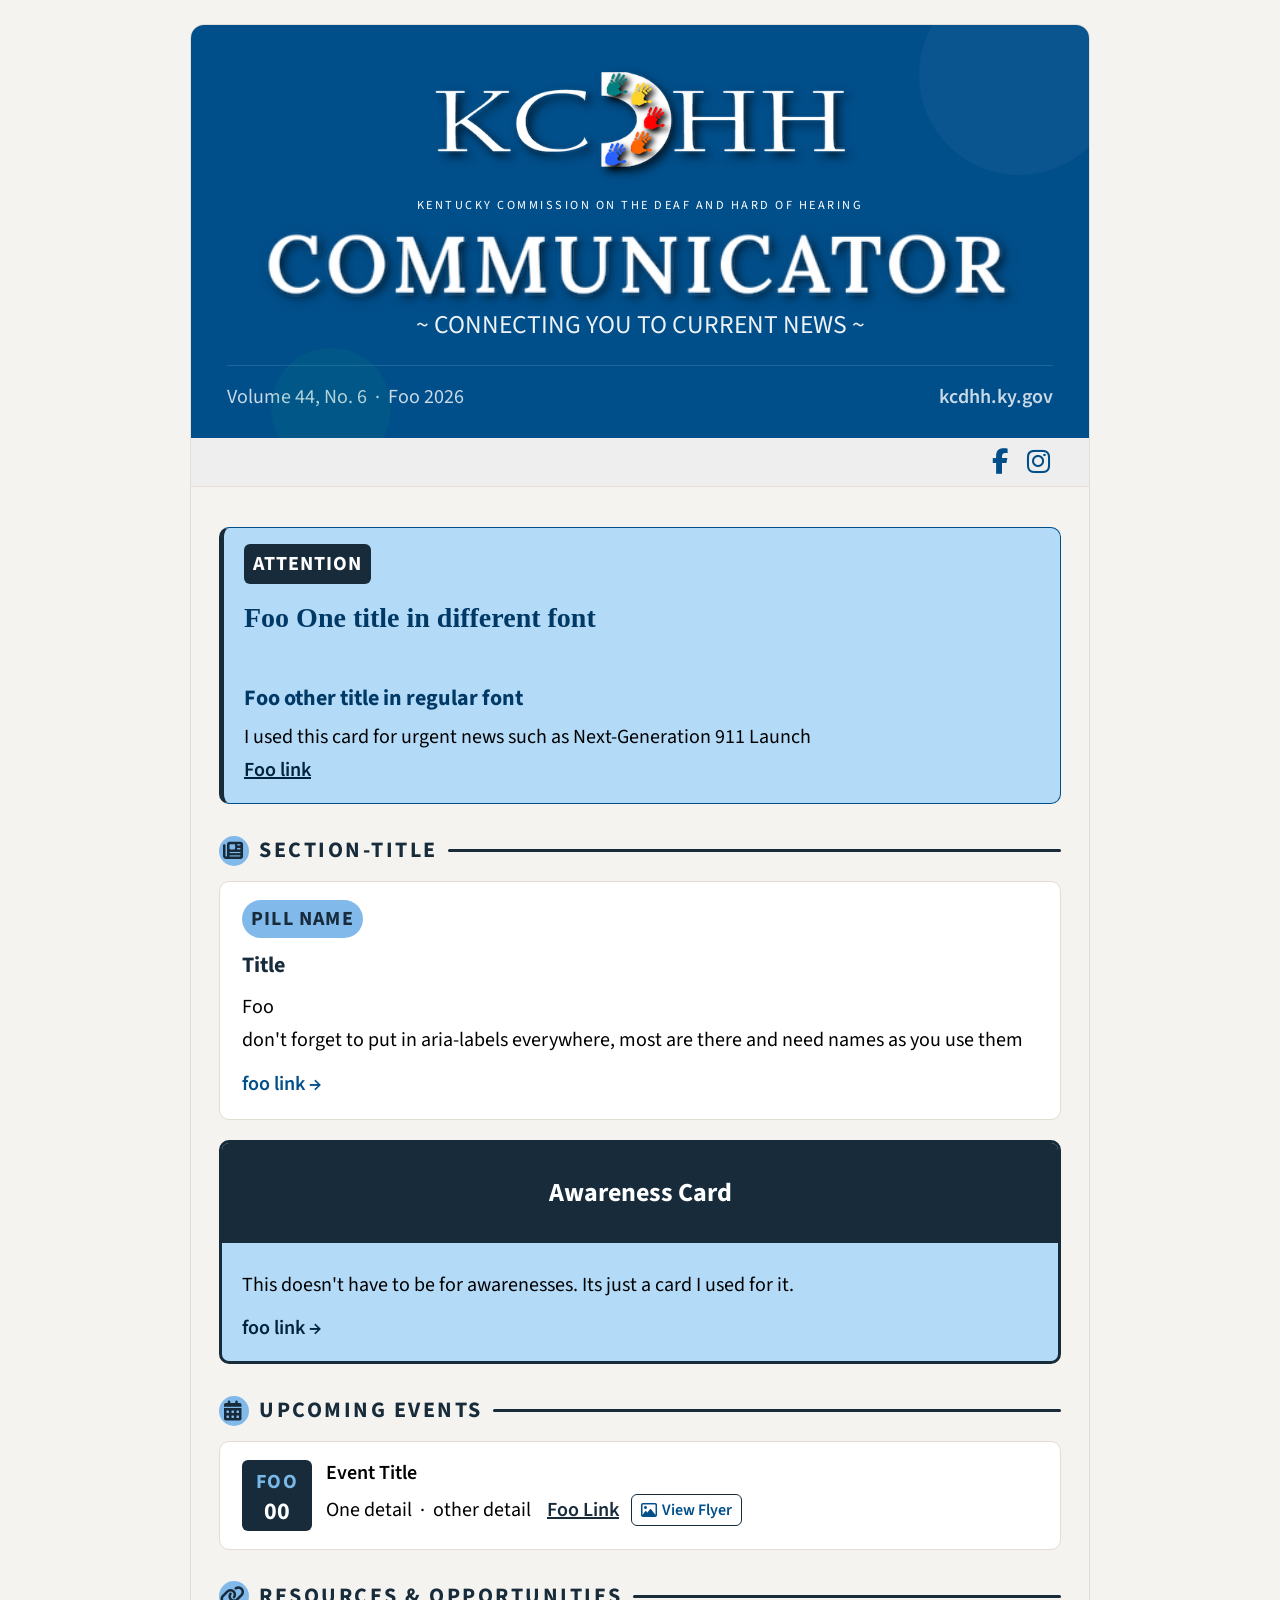
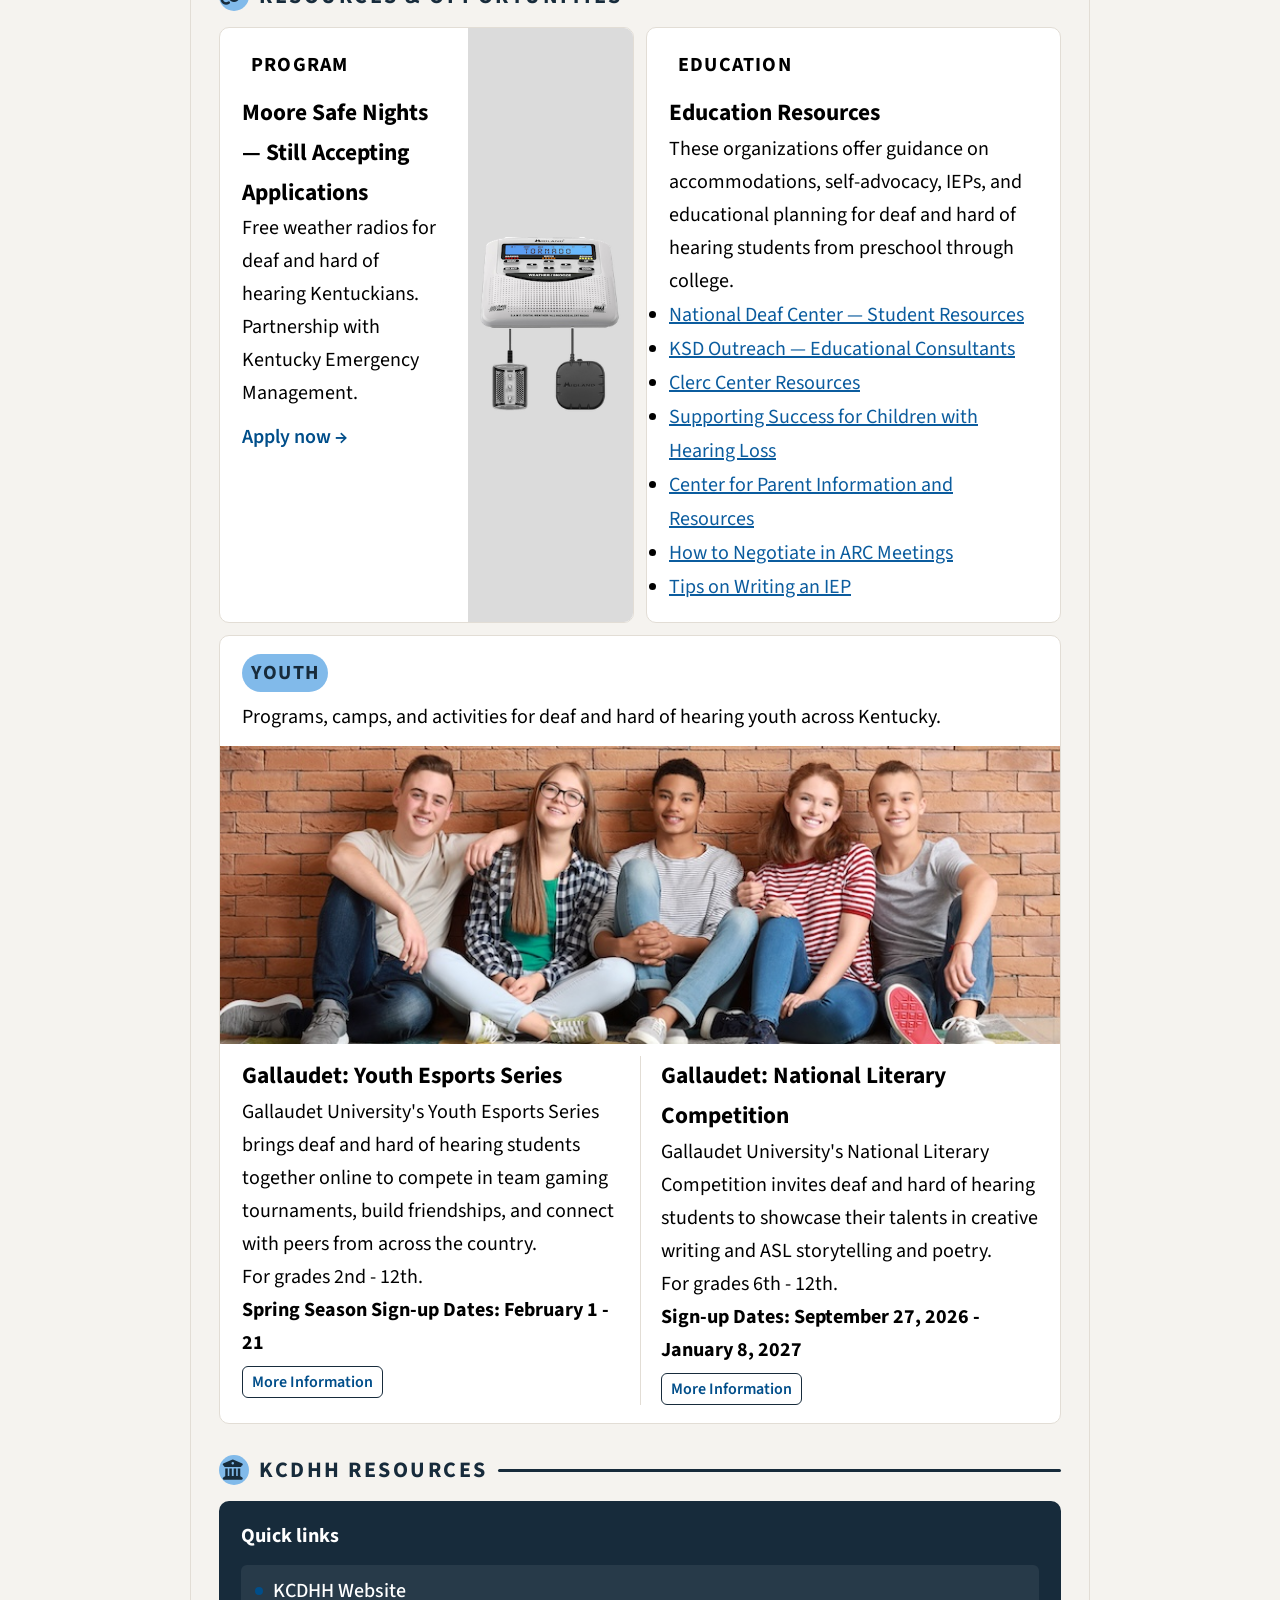
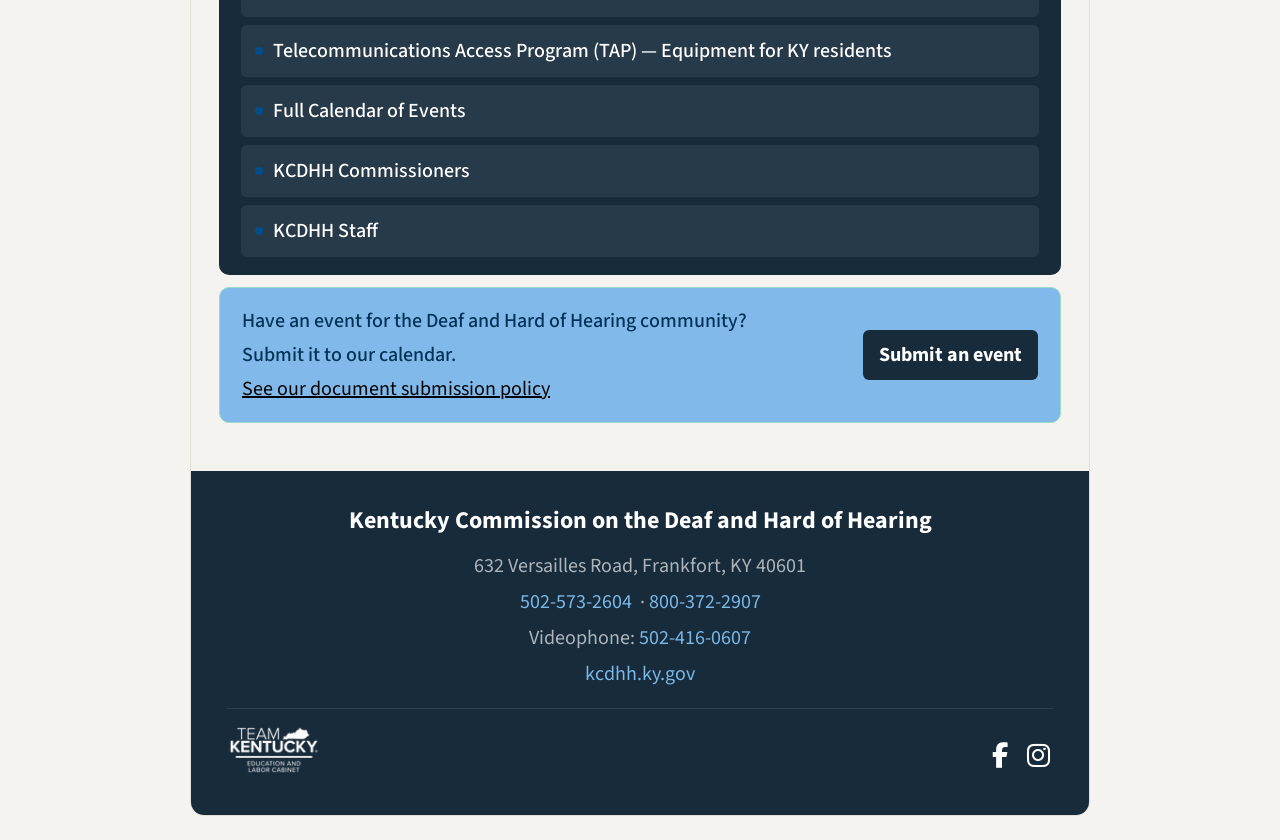
==== commit c4fb19d3: "final blank copy" ====
--- a/index.html
+++ b/index.html
@@ -130,7 +130,7 @@
             <br>
             <h2>Foo other title in regular font</h2>
             <p>
-              Foo
+              I used this card for urgent news such as Next-Generation 911 Launch
             </p>
             <a href="https://Foo" target="_blank" rel="noopener">Foo link</a>
           </div>
